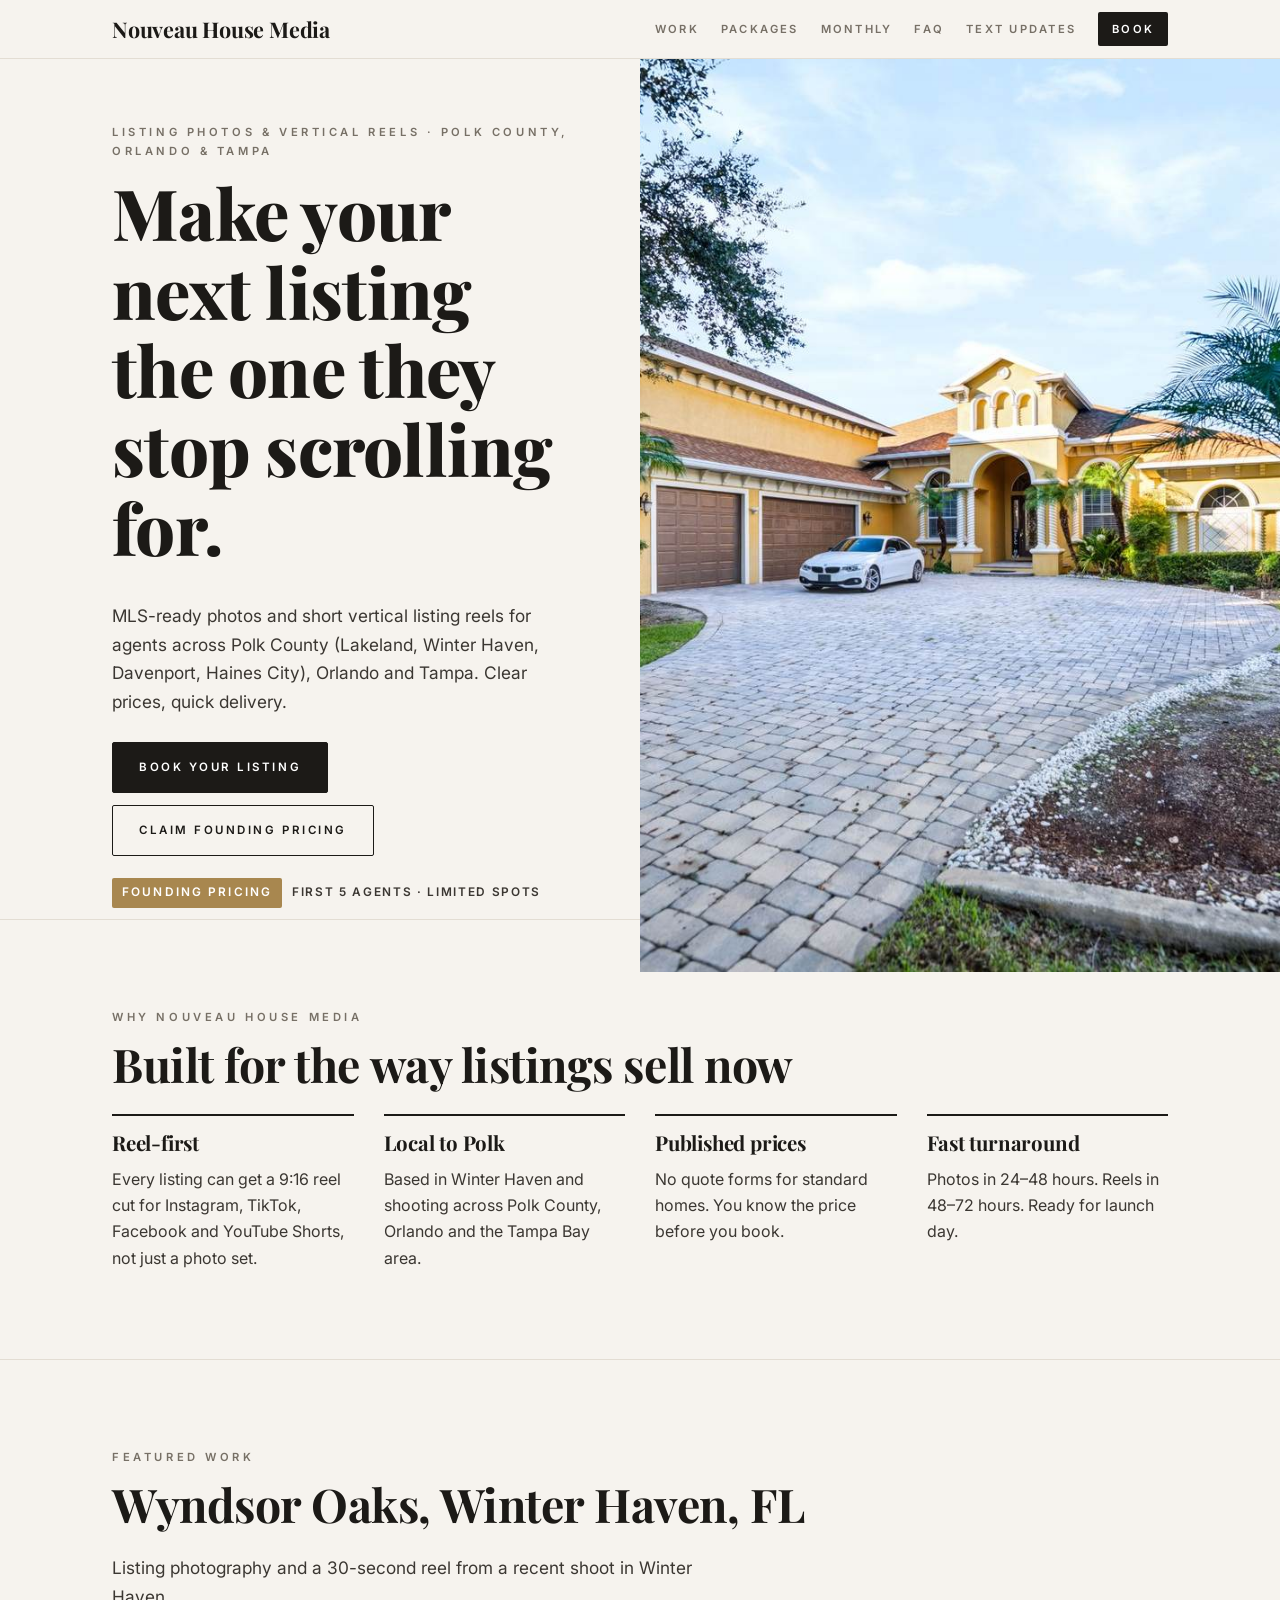
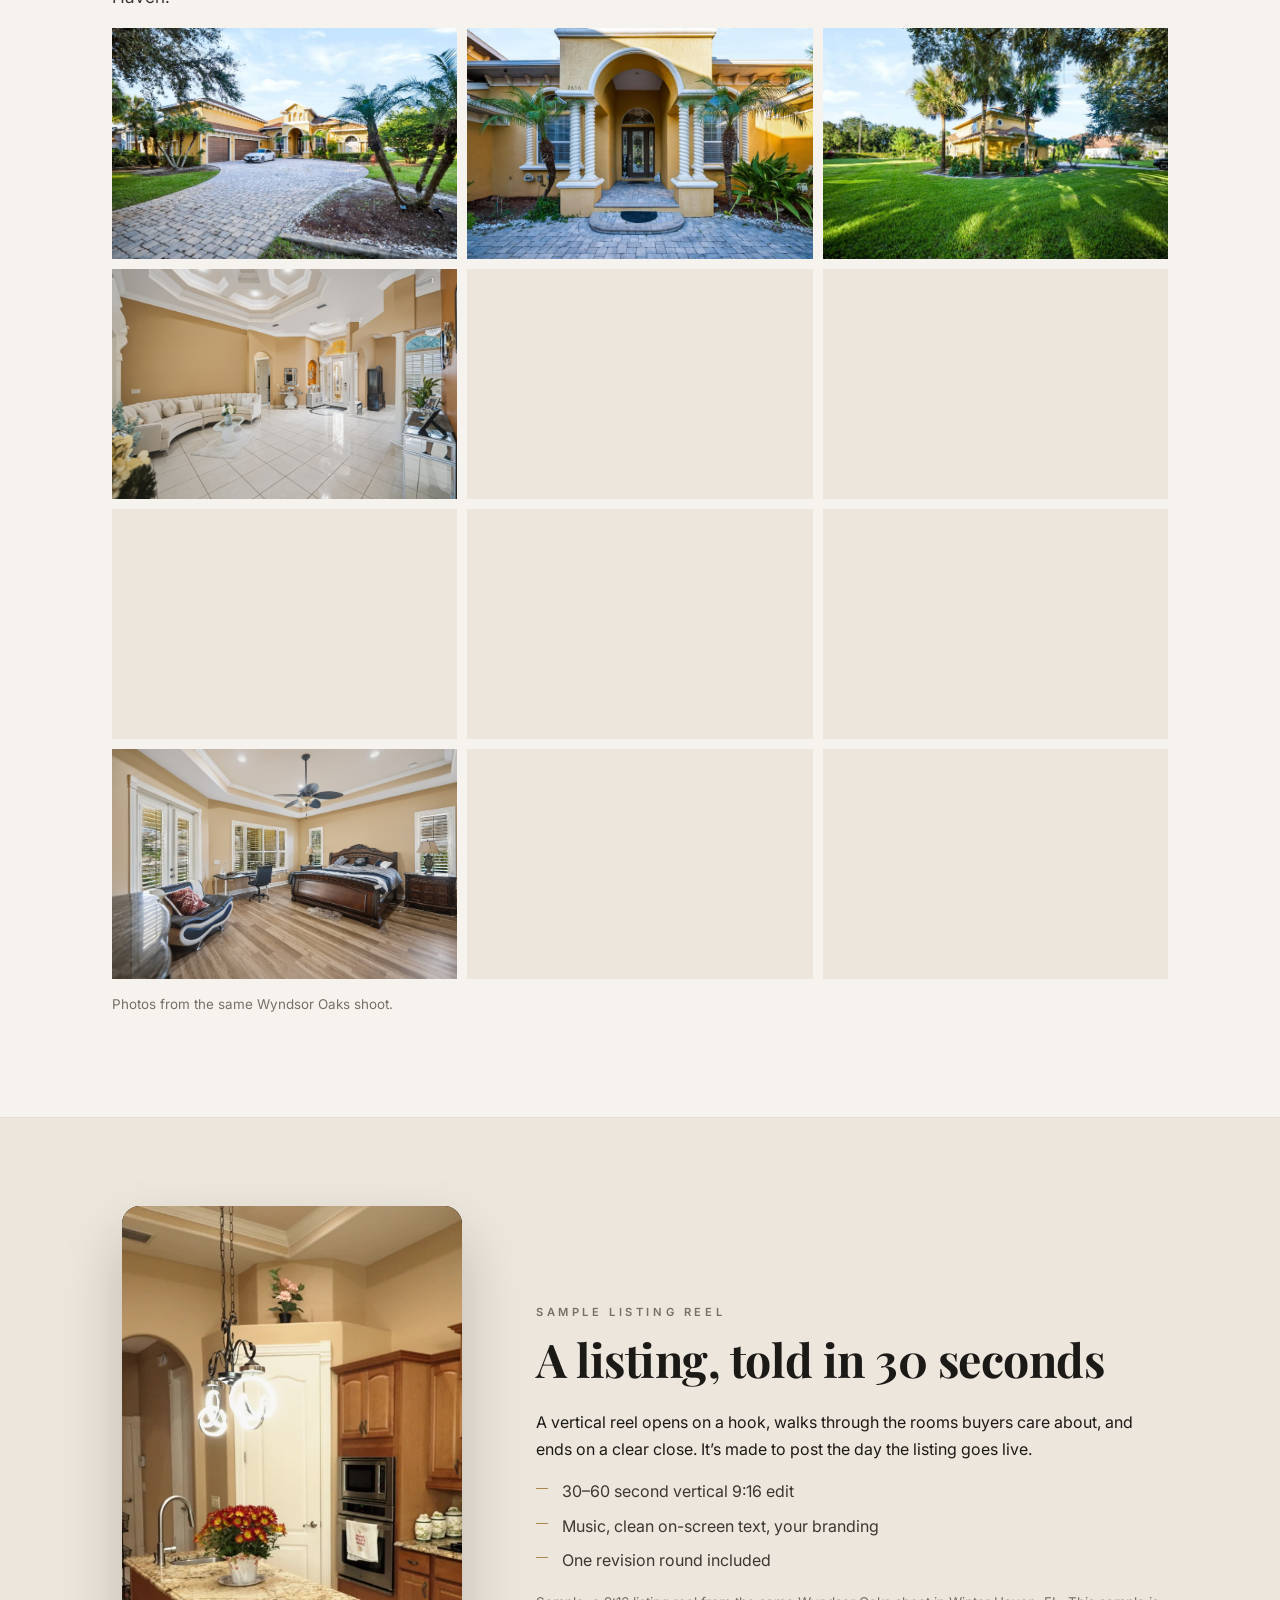
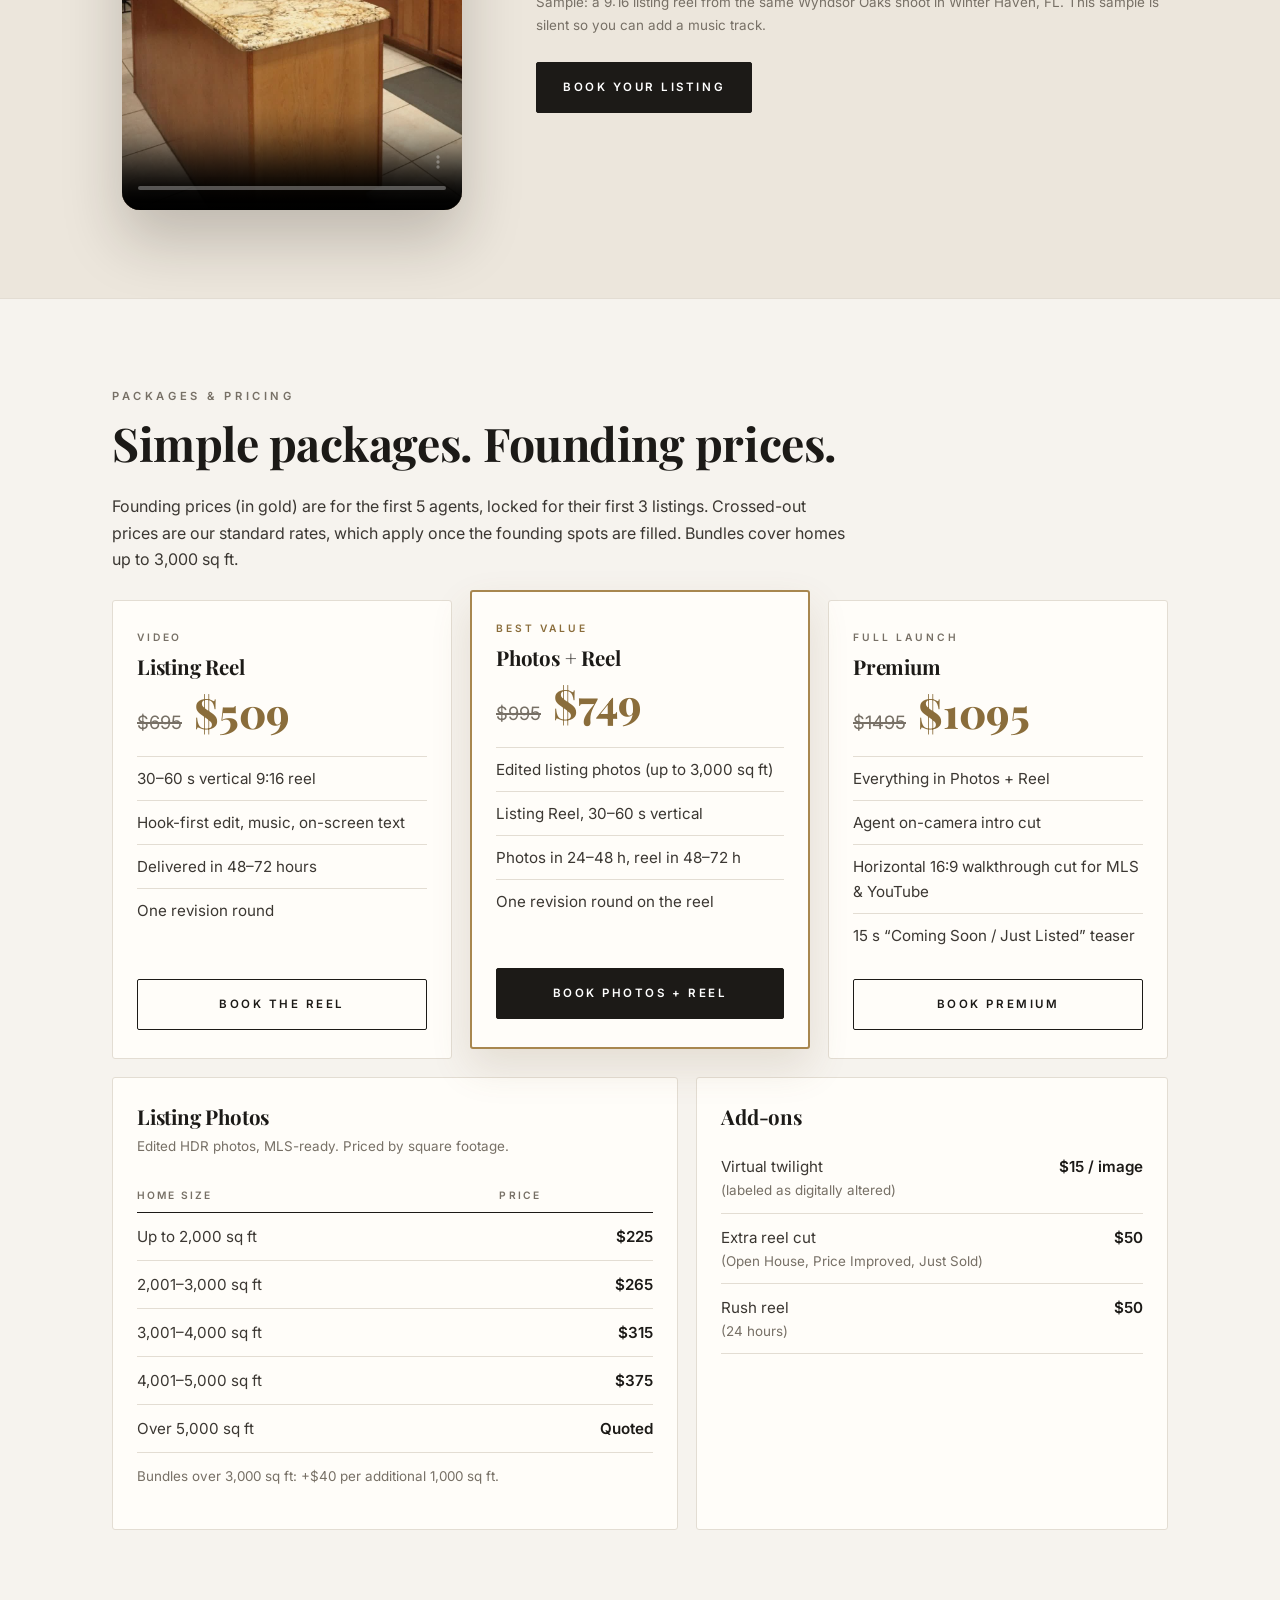
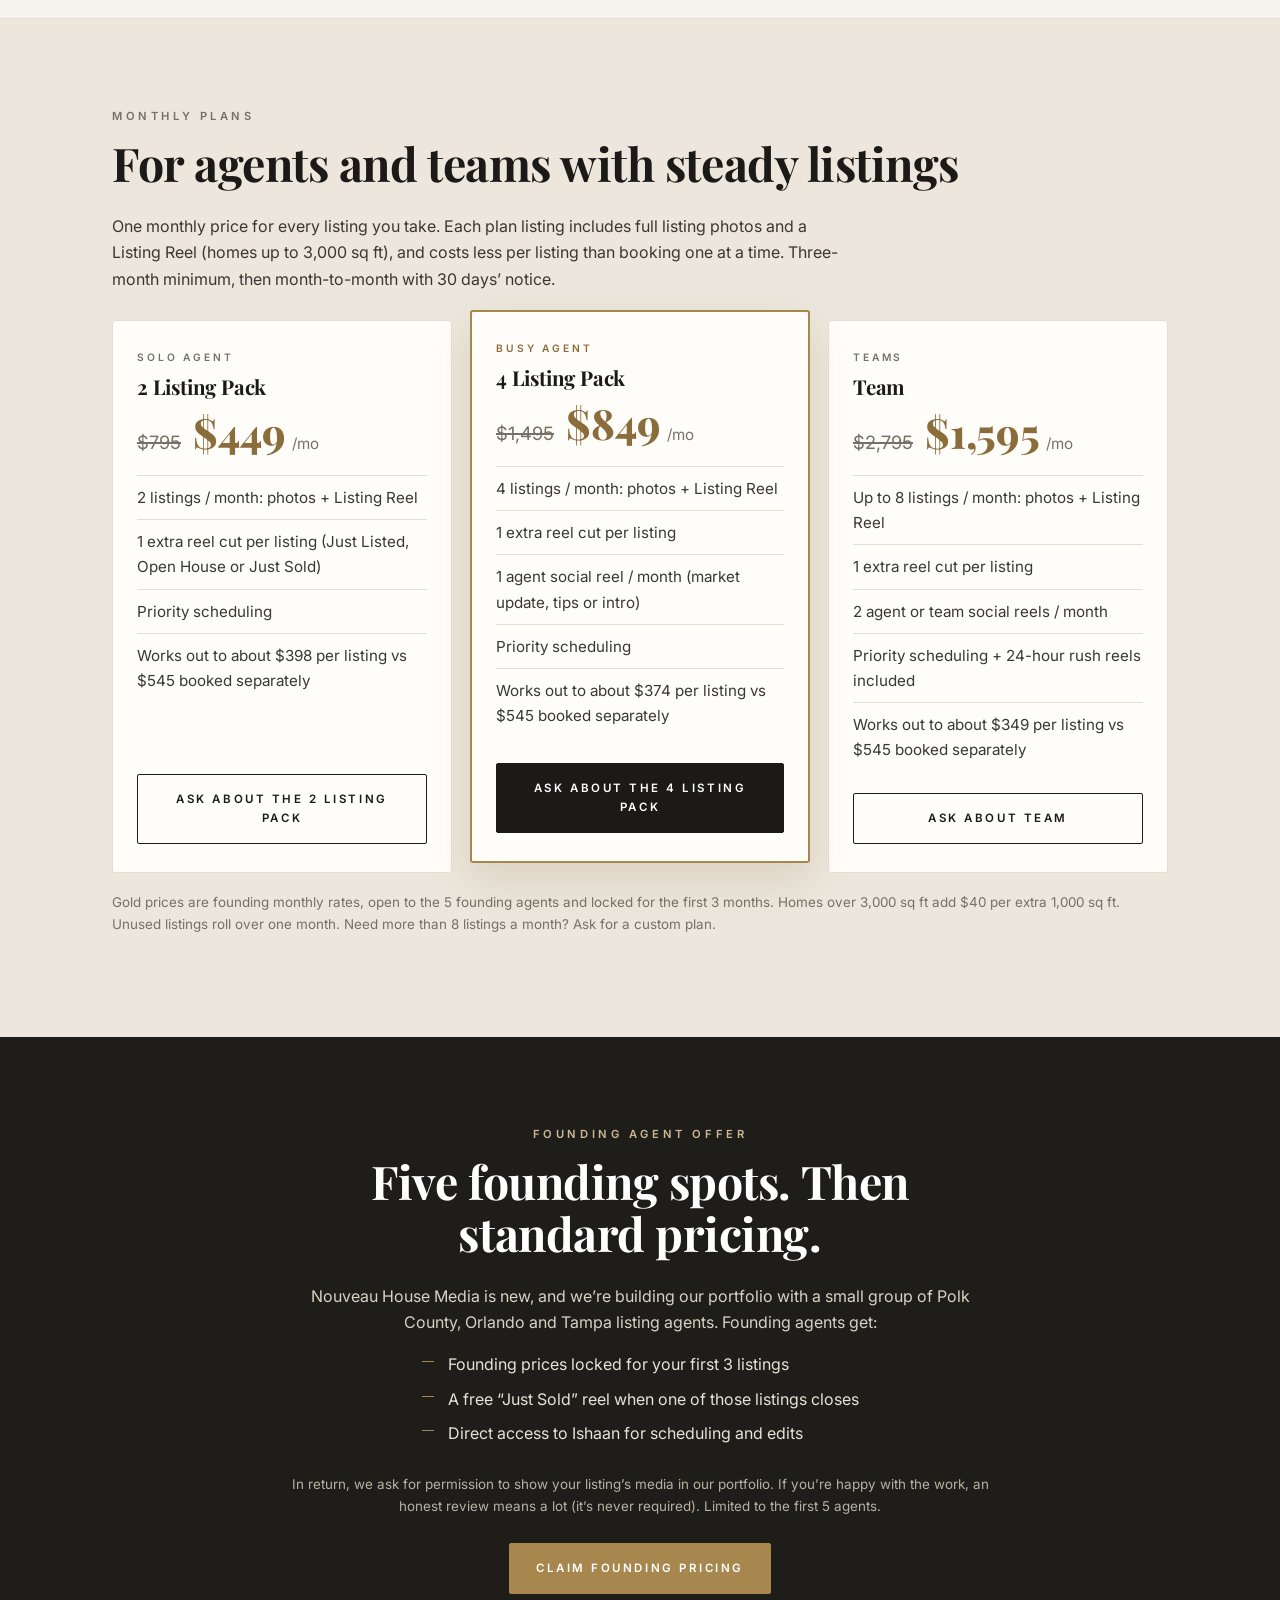
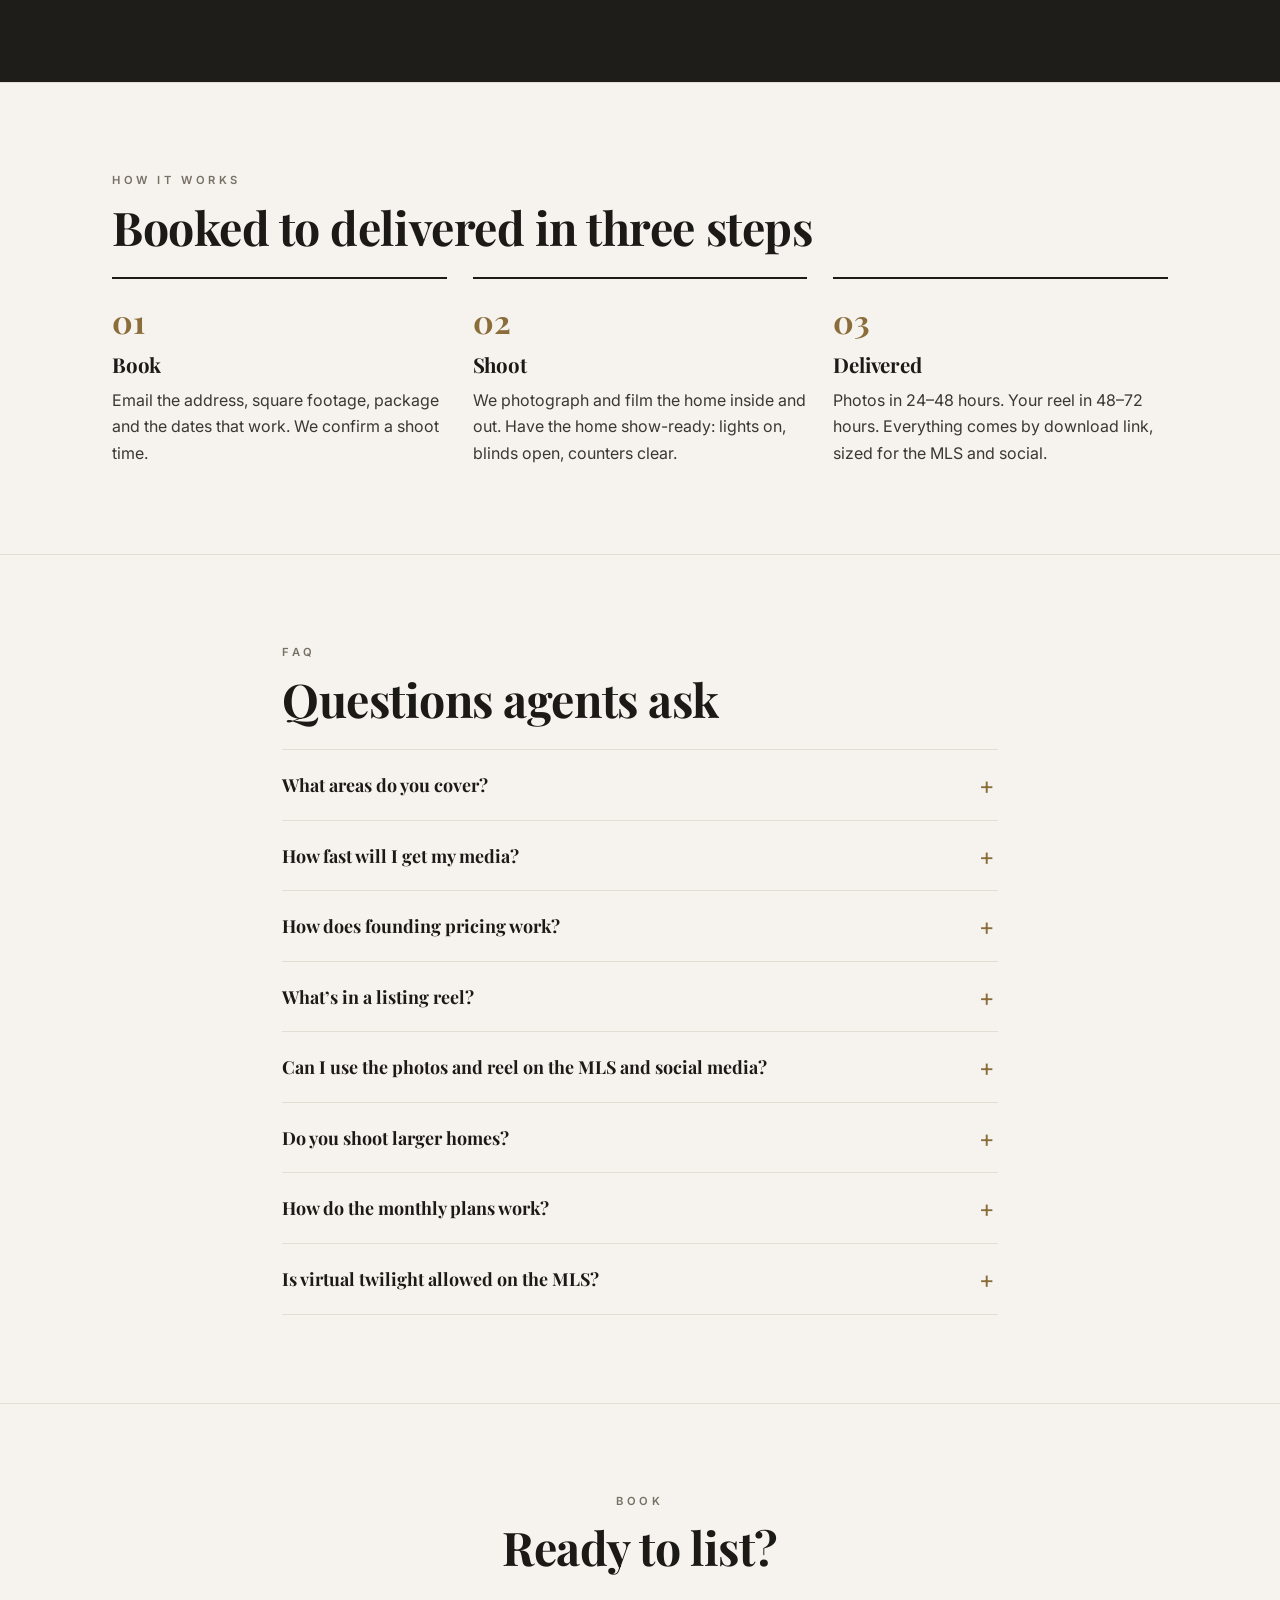
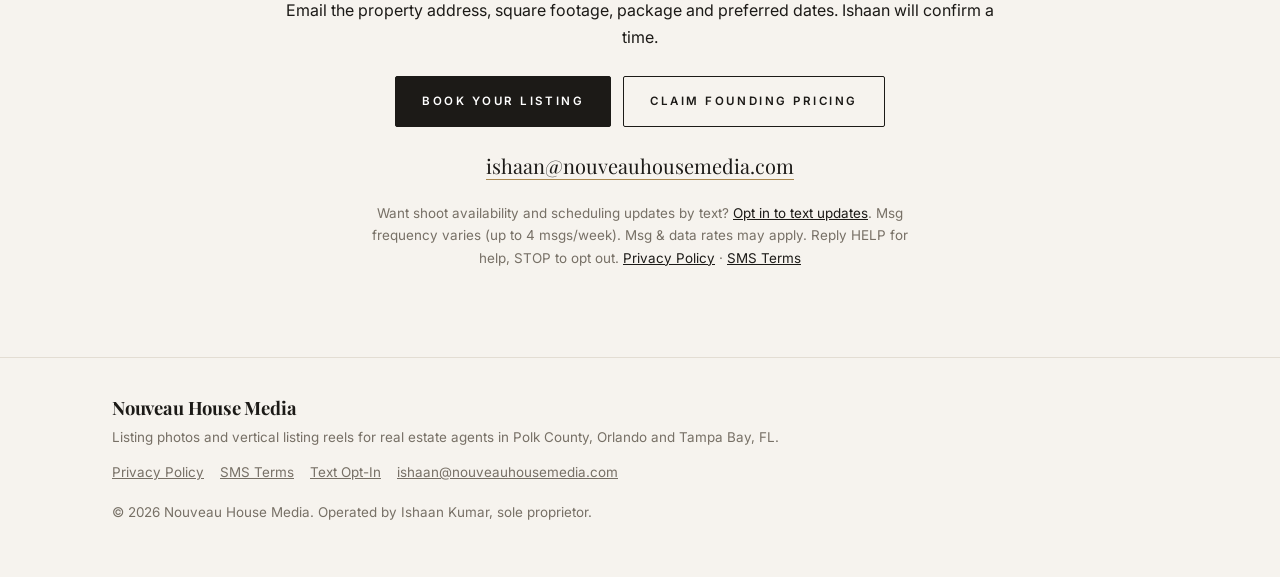
==== index.html @ 8803c250 "Rename monthly plans to 2/4 Listing Pack" ====
<!doctype html>
<html lang="en">
<head>
<meta charset="utf-8">
<meta name="viewport" content="width=device-width, initial-scale=1">
<title>Nouveau House Media | Listing Photos & Vertical Reels | Polk County, Orlando & Tampa, FL</title>
<meta name="description" content="Listing photos and vertical listing reels for real estate agents in Polk County (Lakeland, Winter Haven, Davenport, Haines City), Orlando and Tampa, FL. Founding pricing for the first 5 agents.">
<meta name="theme-color" content="#f6f3ee">
<meta property="og:title" content="Nouveau House Media | Listing Photos &amp; Vertical Reels">
<meta property="og:description" content="Listing photos and vertical listing reels for agents in Polk County, Orlando and Tampa, FL. Founding pricing for the first 5 agents.">
<meta property="og:image" content="https://nouveauhousemedia.com/assets/img/wyndsor-front-exterior.jpg">
<meta property="og:url" content="https://nouveauhousemedia.com/">
<meta property="og:type" content="website">
<link rel="preconnect" href="https://fonts.googleapis.com"><link rel="preconnect" href="https://fonts.gstatic.com" crossorigin><link href="https://fonts.googleapis.com/css2?family=Inter:wght@400;500;600&family=Playfair+Display:ital,wght@0,600;0,700;0,800;1,600&display=swap" rel="stylesheet">
<link rel="icon" href="assets/favicon.svg" type="image/svg+xml">
<link rel="stylesheet" href="assets/style.css">
</head>
<body>
<header class="site"><div class="wrap">
<a class="brand" href="">Nouveau House Media</a>
<nav aria-label="Main"><a href="#work">Work</a><a href="#packages">Packages</a><a href="#monthly">Monthly</a><a href="#faq">FAQ</a><a href="text/">Text Updates</a><a class="nav-cta" href="#contact">Book</a></nav>
</div></header>
<main>

<section class="hero">
<div class="hero-media"><img src="assets/img/wyndsor-front-exterior.jpg" width="1520" height="1015" alt="Front exterior of a home at Wyndsor Oaks in Winter Haven, Florida" fetchpriority="high"></div>
<div class="wrap hero-copy">
<p class="eyebrow">Listing Photos &amp; Vertical Reels &middot; Polk County, Orlando &amp; Tampa</p>
<h1>Make your next listing the one they stop scrolling for.</h1>
<p class="lead">MLS-ready photos and short vertical listing reels for agents across Polk County (Lakeland, Winter Haven, Davenport, Haines City), Orlando and Tampa. Clear prices, quick delivery.</p>
<div class="btns"><a class="btn" href="mailto:ishaan@nouveauhousemedia.com?subject=Book%20a%20listing%20-%20Nouveau%20House%20Media&amp;body=Hi%20Ishaan%2C%0A%0AI%27d%20like%20to%20book%20a%20shoot.%0A%0AProperty%20address%3A%0ASquare%20footage%3A%0APackage%20%28Photos%20/%20Listing%20Reel%20/%20Photos%20%2B%20Reel%20/%20Premium%29%3A%0APreferred%20shoot%20date%28s%29%3A%0AList%20date%20/%20MLS%20deadline%3A%0A%0AName%3A%0ABrokerage%3A%0A">Book your listing</a><a class="btn ghost" href="#founding">Claim founding pricing</a></div>
<p class="badge"><span>Founding pricing</span> First 5 agents &middot; limited spots</p>
</div>
</section>

<section id="why" class="why"><div class="wrap">
<p class="eyebrow">Why Nouveau House Media</p>
<h2>Built for the way listings sell now</h2>
<div class="grid4">
<div><h3>Reel-first</h3><p>Every listing can get a 9:16 reel cut for Instagram, TikTok, Facebook and YouTube Shorts, not just a photo set.</p></div>
<div><h3>Local to Polk</h3><p>Based in Winter Haven and shooting across Polk County, Orlando and the Tampa Bay area.</p></div>
<div><h3>Published prices</h3><p>No quote forms for standard homes. You know the price before you book.</p></div>
<div><h3>Fast turnaround</h3><p>Photos in 24&ndash;48 hours. Reels in 48&ndash;72 hours. Ready for launch day.</p></div>
</div>
</div></section>

<section id="work" class="work"><div class="wrap">
<p class="eyebrow">Featured work</p>
<h2>Wyndsor Oaks, Winter Haven, FL</h2>
<p class="lead">Listing photography and a 30-second reel from a recent shoot in Winter Haven.</p>
<div class="gallery">
<figure><img src="assets/img/wyndsor-front-exterior.jpg" width="1520" height="1015" loading="lazy" decoding="async" alt="Front exterior of a home at Wyndsor Oaks in Winter Haven, Florida"></figure>
<figure><img src="assets/img/wyndsor-front-entry.jpg" width="1620" height="1080" loading="lazy" decoding="async" alt="Arched front entry and paver walkway at Wyndsor Oaks"></figure>
<figure><img src="assets/img/wyndsor-exterior-yard.jpg" width="1400" height="934" loading="lazy" decoding="async" alt="Side yard and lawn at Wyndsor Oaks"></figure>
<figure><img src="assets/img/wyndsor-living-room.jpg" width="1800" height="1202" loading="lazy" decoding="async" alt="Formal living room at Wyndsor Oaks"></figure>
<figure><img src="assets/img/wyndsor-great-room.jpg" width="1800" height="1201" loading="lazy" decoding="async" alt="Great room and breakfast nook opening to the backyard at Wyndsor Oaks"></figure>
<figure><img src="assets/img/wyndsor-dining-room.jpg" width="1800" height="1200" loading="lazy" decoding="async" alt="Dining room at Wyndsor Oaks"></figure>
<figure><img src="assets/img/wyndsor-kitchen.jpg" width="1800" height="1201" loading="lazy" decoding="async" alt="Kitchen with a center island at Wyndsor Oaks"></figure>
<figure><img src="assets/img/wyndsor-kitchen-detail.jpg" width="1800" height="1201" loading="lazy" decoding="async" alt="Kitchen detail with granite counters and stainless appliances"></figure>
<figure><img src="assets/img/wyndsor-family-room.jpg" width="1800" height="1199" loading="lazy" decoding="async" alt="Family room with a fireplace and built-in niches"></figure>
<figure><img src="assets/img/wyndsor-primary-bedroom.jpg" width="1800" height="1199" loading="lazy" decoding="async" alt="Primary bedroom at Wyndsor Oaks"></figure>
<figure><img src="assets/img/wyndsor-primary-bath.jpg" width="1800" height="1200" loading="lazy" decoding="async" alt="Primary bathroom with a soaking tub and vanity"></figure>
<figure><img src="assets/img/wyndsor-lanai.jpg" width="1800" height="1202" loading="lazy" decoding="async" alt="Screened lanai at Wyndsor Oaks"></figure>
</div>
<p class="small">Photos from the same Wyndsor Oaks shoot.</p>
</div></section>

<section id="reel" class="reel"><div class="wrap reel-grid">
<div class="reel-frame">
<video src="assets/reel/wyndsor-listing-reel-9x16.mp4" poster="assets/reel/wyndsor-listing-reel-poster.jpg" width="1080" height="1920" muted autoplay loop playsinline controls preload="metadata" aria-label="Vertical listing reel of a home at Wyndsor Oaks in Winter Haven, Florida"></video>
</div>
<div class="reel-copy">
<p class="eyebrow">Sample Listing Reel</p>
<h2>A listing, told in 30 seconds</h2>
<p>A vertical reel opens on a hook, walks through the rooms buyers care about, and ends on a clear close. It&rsquo;s made to post the day the listing goes live.</p>
<ul class="ticks">
<li>30&ndash;60 second vertical 9:16 edit</li>
<li>Music, clean on-screen text, your branding</li>
<li>One revision round included</li>
</ul>
<p class="small">Sample: a 9:16 listing reel from the same Wyndsor Oaks shoot in Winter Haven, FL. This sample is silent so you can add a music track.</p>
<div class="btns"><a class="btn" href="mailto:ishaan@nouveauhousemedia.com?subject=Book%20a%20listing%20-%20Nouveau%20House%20Media&amp;body=Hi%20Ishaan%2C%0A%0AI%27d%20like%20to%20book%20a%20shoot.%0A%0AProperty%20address%3A%0ASquare%20footage%3A%0APackage%20%28Photos%20/%20Listing%20Reel%20/%20Photos%20%2B%20Reel%20/%20Premium%29%3A%0APreferred%20shoot%20date%28s%29%3A%0AList%20date%20/%20MLS%20deadline%3A%0A%0AName%3A%0ABrokerage%3A%0A">Book your listing</a></div>
</div>
</div></section>

<section id="packages" class="packages"><div class="wrap">
<p class="eyebrow">Packages &amp; Pricing</p>
<h2>Simple packages. Founding prices.</h2>
<p class="lead-sm">Founding prices (in gold) are for the first 5 agents, locked for their first 3 listings. Crossed-out prices are our standard rates, which apply once the founding spots are filled. Bundles cover homes up to 3,000 sq ft.</p>
<div class="cards">
<article class="card">
<p class="tag">Video</p>
<h3>Listing Reel</h3>
<p class="price"><span class="std"><span class="sr">Standard price </span><s>$695</s></span> <span class="fnd"><span class="sr">Founding price </span>$509</span></p>
<ul><li>30&ndash;60 s vertical 9:16 reel</li><li>Hook-first edit, music, on-screen text</li><li>Delivered in 48&ndash;72 hours</li><li>One revision round</li></ul>
<a class="btn ghost full" href="mailto:ishaan@nouveauhousemedia.com?subject=Book%20a%20listing%20-%20Nouveau%20House%20Media&amp;body=Hi%20Ishaan%2C%0A%0AI%27d%20like%20to%20book%20a%20shoot.%0A%0AProperty%20address%3A%0ASquare%20footage%3A%0APackage%20%28Photos%20/%20Listing%20Reel%20/%20Photos%20%2B%20Reel%20/%20Premium%29%3A%0APreferred%20shoot%20date%28s%29%3A%0AList%20date%20/%20MLS%20deadline%3A%0A%0AName%3A%0ABrokerage%3A%0A">Book the reel</a>
</article>
<article class="card featured">
<p class="tag gold">Best value</p>
<h3>Photos + Reel</h3>
<p class="price"><span class="std"><span class="sr">Standard price </span><s>$995</s></span> <span class="fnd"><span class="sr">Founding price </span>$749</span></p>
<ul><li>Edited listing photos (up to 3,000 sq ft)</li><li>Listing Reel, 30&ndash;60 s vertical</li><li>Photos in 24&ndash;48 h, reel in 48&ndash;72 h</li><li>One revision round on the reel</li></ul>
<a class="btn full" href="mailto:ishaan@nouveauhousemedia.com?subject=Book%20a%20listing%20-%20Nouveau%20House%20Media&amp;body=Hi%20Ishaan%2C%0A%0AI%27d%20like%20to%20book%20a%20shoot.%0A%0AProperty%20address%3A%0ASquare%20footage%3A%0APackage%20%28Photos%20/%20Listing%20Reel%20/%20Photos%20%2B%20Reel%20/%20Premium%29%3A%0APreferred%20shoot%20date%28s%29%3A%0AList%20date%20/%20MLS%20deadline%3A%0A%0AName%3A%0ABrokerage%3A%0A">Book Photos + Reel</a>
</article>
<article class="card">
<p class="tag">Full launch</p>
<h3>Premium</h3>
<p class="price"><span class="std"><span class="sr">Standard price </span><s>$1495</s></span> <span class="fnd"><span class="sr">Founding price </span>$1095</span></p>
<ul><li>Everything in Photos + Reel</li><li>Agent on-camera intro cut</li><li>Horizontal 16:9 walkthrough cut for MLS &amp; YouTube</li><li>15 s &ldquo;Coming Soon / Just Listed&rdquo; teaser</li></ul>
<a class="btn ghost full" href="mailto:ishaan@nouveauhousemedia.com?subject=Book%20a%20listing%20-%20Nouveau%20House%20Media&amp;body=Hi%20Ishaan%2C%0A%0AI%27d%20like%20to%20book%20a%20shoot.%0A%0AProperty%20address%3A%0ASquare%20footage%3A%0APackage%20%28Photos%20/%20Listing%20Reel%20/%20Photos%20%2B%20Reel%20/%20Premium%29%3A%0APreferred%20shoot%20date%28s%29%3A%0AList%20date%20/%20MLS%20deadline%3A%0A%0AName%3A%0ABrokerage%3A%0A">Book Premium</a>
</article>
</div>

<div class="split">
<div class="card table-card">
<h3>Listing Photos</h3>
<p class="small">Edited HDR photos, MLS-ready. Priced by square footage.</p>
<table class="ptable">
<thead><tr><th>Home size</th><th class="r">Price</th></tr></thead>
<tbody>
<tr><td>Up to 2,000 sq ft</td><td class="r">$225</td></tr>
<tr><td>2,001&ndash;3,000 sq ft</td><td class="r">$265</td></tr>
<tr><td>3,001&ndash;4,000 sq ft</td><td class="r">$315</td></tr>
<tr><td>4,001&ndash;5,000 sq ft</td><td class="r">$375</td></tr>
<tr><td>Over 5,000 sq ft</td><td class="r">Quoted</td></tr>
</tbody></table>
<p class="small">Bundles over 3,000 sq ft: +$40 per additional 1,000 sq ft.</p>
</div>
<div class="card table-card">
<h3>Add-ons</h3>
<table class="ptable">
<tbody>
<tr><td>Virtual twilight <span class="small">(labeled as digitally altered)</span></td><td class="r">$15 / image</td></tr>
<tr><td>Extra reel cut <span class="small">(Open House, Price Improved, Just Sold)</span></td><td class="r">$50</td></tr>
<tr><td>Rush reel <span class="small">(24 hours)</span></td><td class="r">$50</td></tr>
</tbody></table>
</div>
</div>
</div></section>

<section id="monthly" class="monthly"><div class="wrap">
<p class="eyebrow">Monthly Plans</p>
<h2>For agents and teams with steady listings</h2>
<p class="lead-sm">One monthly price for every listing you take. Each plan listing includes full listing photos and a Listing Reel (homes up to 3,000 sq ft), and costs less per listing than booking one at a time. Three-month minimum, then month-to-month with 30 days&rsquo; notice.</p>
<div class="cards">
<article class="card">
<p class="tag">Solo agent</p>
<h3>2 Listing Pack</h3>
<p class="price"><span class="std"><span class="sr">Standard monthly price </span><s>$795</s></span> <span class="fnd"><span class="sr">Founding monthly price </span>$449</span><span class="per">/mo</span></p>
<ul><li>2 listings / month: photos + Listing Reel</li><li>1 extra reel cut per listing (Just Listed, Open House or Just Sold)</li><li>Priority scheduling</li><li>Works out to about $398 per listing vs $545 booked separately</li></ul>
<a class="btn ghost full" href="mailto:ishaan@nouveauhousemedia.com?subject=Monthly%20plan%20-%20Nouveau%20House%20Media&amp;body=Hi%20Ishaan%2C%0A%0AI%27m%20interested%20in%20a%20monthly%20plan.%0A%0APlan%20%282%20Listing%20Pack%20/%204%20Listing%20Pack%20/%20Team%29%3A%0AListings%20per%20month%20%28typical%29%3A%0ATypical%20home%20size%3A%0AName%3A%0ABrokerage%20/%20team%3A%0A">Ask about the 2 Listing Pack</a>
</article>
<article class="card featured">
<p class="tag gold">Busy agent</p>
<h3>4 Listing Pack</h3>
<p class="price"><span class="std"><span class="sr">Standard monthly price </span><s>$1,495</s></span> <span class="fnd"><span class="sr">Founding monthly price </span>$849</span><span class="per">/mo</span></p>
<ul><li>4 listings / month: photos + Listing Reel</li><li>1 extra reel cut per listing</li><li>1 agent social reel / month (market update, tips or intro)</li><li>Priority scheduling</li><li>Works out to about $374 per listing vs $545 booked separately</li></ul>
<a class="btn full" href="mailto:ishaan@nouveauhousemedia.com?subject=Monthly%20plan%20-%20Nouveau%20House%20Media&amp;body=Hi%20Ishaan%2C%0A%0AI%27m%20interested%20in%20a%20monthly%20plan.%0A%0APlan%20%282%20Listing%20Pack%20/%204%20Listing%20Pack%20/%20Team%29%3A%0AListings%20per%20month%20%28typical%29%3A%0ATypical%20home%20size%3A%0AName%3A%0ABrokerage%20/%20team%3A%0A">Ask about the 4 Listing Pack</a>
</article>
<article class="card">
<p class="tag">Teams</p>
<h3>Team</h3>
<p class="price"><span class="std"><span class="sr">Standard monthly price </span><s>$2,795</s></span> <span class="fnd"><span class="sr">Founding monthly price </span>$1,595</span><span class="per">/mo</span></p>
<ul><li>Up to 8 listings / month: photos + Listing Reel</li><li>1 extra reel cut per listing</li><li>2 agent or team social reels / month</li><li>Priority scheduling + 24-hour rush reels included</li><li>Works out to about $349 per listing vs $545 booked separately</li></ul>
<a class="btn ghost full" href="mailto:ishaan@nouveauhousemedia.com?subject=Monthly%20plan%20-%20Nouveau%20House%20Media&amp;body=Hi%20Ishaan%2C%0A%0AI%27m%20interested%20in%20a%20monthly%20plan.%0A%0APlan%20%282%20Listing%20Pack%20/%204%20Listing%20Pack%20/%20Team%29%3A%0AListings%20per%20month%20%28typical%29%3A%0ATypical%20home%20size%3A%0AName%3A%0ABrokerage%20/%20team%3A%0A">Ask about Team</a>
</article>
</div>
<p class="small">Gold prices are founding monthly rates, open to the 5 founding agents and locked for the first 3 months. Homes over 3,000 sq ft add $40 per extra 1,000 sq ft. Unused listings roll over one month. Need more than 8 listings a month? Ask for a custom plan.</p>
</div></section>

<section id="founding" class="founding"><div class="wrap narrow center">
<p class="eyebrow light">Founding Agent Offer</p>
<h2>Five founding spots. Then standard pricing.</h2>
<p>Nouveau House Media is new, and we&rsquo;re building our portfolio with a small group of Polk County, Orlando and Tampa listing agents. Founding agents get:</p>
<ul class="ticks light">
<li>Founding prices locked for your first 3 listings</li>
<li>A free &ldquo;Just Sold&rdquo; reel when one of those listings closes</li>
<li>Direct access to Ishaan for scheduling and edits</li>
</ul>
<p class="small light">In return, we ask for permission to show your listing&rsquo;s media in our portfolio. If you&rsquo;re happy with the work, an honest review means a lot (it&rsquo;s never required). Limited to the first 5 agents.</p>
<div class="btns center"><a class="btn gold" href="mailto:ishaan@nouveauhousemedia.com?subject=Founding%20pricing%20-%20Nouveau%20House%20Media&amp;body=Hi%20Ishaan%2C%0A%0AI%27d%20like%20to%20claim%20one%20of%20the%20founding%20agent%20spots.%0A%0AName%3A%0ABrokerage%3A%0AFirst%20listing%20address%3A%0ASquare%20footage%3A%0APackage%3A%0APreferred%20shoot%20date%28s%29%3A%0A">Claim founding pricing</a></div>
</div></section>

<section id="how" class="how"><div class="wrap">
<p class="eyebrow">How It Works</p>
<h2>Booked to delivered in three steps</h2>
<ol class="steps">
<li><h3>Book</h3><p>Email the address, square footage, package and the dates that work. We confirm a shoot time.</p></li>
<li><h3>Shoot</h3><p>We photograph and film the home inside and out. Have the home show-ready: lights on, blinds open, counters clear.</p></li>
<li><h3>Delivered</h3><p>Photos in 24&ndash;48 hours. Your reel in 48&ndash;72 hours. Everything comes by download link, sized for the MLS and social.</p></li>
</ol>
</div></section>

<section id="faq" class="faq"><div class="wrap narrow">
<p class="eyebrow">FAQ</p>
<h2>Questions agents ask</h2>
<details><summary>What areas do you cover?</summary><p>Polk County (Lakeland, Winter Haven, Davenport, Haines City and nearby), the Orlando area and the Tampa Bay area. For Orlando and Tampa Bay addresses, any travel fee is confirmed before you book. If you&rsquo;re unsure about an address, email it and we&rsquo;ll confirm.</p></details>
<details><summary>How fast will I get my media?</summary><p>Photos are delivered in 24&ndash;48 hours and reels in 48&ndash;72 hours after the shoot. Need the reel sooner? Add the 24-hour rush for $50.</p></details>
<details><summary>How does founding pricing work?</summary><p>The first 5 agents who book get the founding price on every package for their first 3 listings, plus a free &ldquo;Just Sold&rdquo; reel when one of those listings closes. In return we ask for permission to show the work in our portfolio. An honest review is appreciated but never required.</p></details>
<details><summary>What&rsquo;s in a listing reel?</summary><p>A 30&ndash;60 second vertical video (9:16) with a hook, the key rooms and features, music, on-screen text and a call to action. It&rsquo;s sized for Instagram Reels, TikTok, Facebook and YouTube Shorts. One revision round is included.</p></details>
<details><summary>Can I use the photos and reel on the MLS and social media?</summary><p>Yes. The media is delivered for marketing that listing on the MLS, your website and your social channels.</p></details>
<details><summary>Do you shoot larger homes?</summary><p>Yes. Photos are priced by size up to 5,000 sq ft. Larger homes get a quick custom quote. Email the address and square footage.</p></details>
<details><summary>How do the monthly plans work?</summary><p>You pick a plan for the number of listings you usually take each month. Every plan listing gets photos and a Listing Reel, plus extra reel cuts and priority scheduling. Plans have a 3-month minimum and then run month-to-month with 30 days&rsquo; notice. Unused listings roll over one month.</p></details>
<details><summary>Is virtual twilight allowed on the MLS?</summary><p>Virtual twilight images are digitally altered, so we label them that way and always deliver the original daytime photo too. Check your MLS rules for disclosure.</p></details>
</div></section>

<section id="contact" class="contact"><div class="wrap narrow center">
<p class="eyebrow">Book</p>
<h2>Ready to list?</h2>
<p>Email the property address, square footage, package and preferred dates. Ishaan will confirm a time.</p>
<div class="btns center"><a class="btn" href="mailto:ishaan@nouveauhousemedia.com?subject=Book%20a%20listing%20-%20Nouveau%20House%20Media&amp;body=Hi%20Ishaan%2C%0A%0AI%27d%20like%20to%20book%20a%20shoot.%0A%0AProperty%20address%3A%0ASquare%20footage%3A%0APackage%20%28Photos%20/%20Listing%20Reel%20/%20Photos%20%2B%20Reel%20/%20Premium%29%3A%0APreferred%20shoot%20date%28s%29%3A%0AList%20date%20/%20MLS%20deadline%3A%0A%0AName%3A%0ABrokerage%3A%0A">Book your listing</a><a class="btn ghost" href="mailto:ishaan@nouveauhousemedia.com?subject=Founding%20pricing%20-%20Nouveau%20House%20Media&amp;body=Hi%20Ishaan%2C%0A%0AI%27d%20like%20to%20claim%20one%20of%20the%20founding%20agent%20spots.%0A%0AName%3A%0ABrokerage%3A%0AFirst%20listing%20address%3A%0ASquare%20footage%3A%0APackage%3A%0APreferred%20shoot%20date%28s%29%3A%0A">Claim founding pricing</a></div>
<p class="mail"><a href="mailto:ishaan@nouveauhousemedia.com">ishaan@nouveauhousemedia.com</a></p>
<p class="small">Want shoot availability and scheduling updates by text? <a href="text/">Opt in to text updates</a>. Msg frequency varies (up to 4 msgs/week). Msg &amp; data rates may apply. Reply HELP for help, STOP to opt out. <a href="privacy/">Privacy Policy</a> &middot; <a href="terms/">SMS Terms</a></p>
</div></section>

</main>
<footer><div class="wrap">
<p class="foot-brand">Nouveau House Media</p>
<p>Listing photos and vertical listing reels for real estate agents in Polk County, Orlando and Tampa Bay, FL.</p>
<p class="foot-links"><a href="privacy/">Privacy Policy</a><a href="terms/">SMS Terms</a><a href="text/">Text Opt-In</a><a href="mailto:ishaan@nouveauhousemedia.com">ishaan@nouveauhousemedia.com</a></p>
<p>&copy; 2026 Nouveau House Media. Operated by Ishaan Kumar, sole proprietor.</p>
</div></footer>
</body>
</html>
---- assets/style.css ----
/* Nouveau House Media — v2. Mobile-first. */
:root{--ink:#1c1a17;--ink2:#3b3732;--muted:#777066;--line:#e3ddd3;--bg:#f6f3ee;--paper:#fffdf9;--stone:#ece6dc;--gold:#a8874f;--gold-d:#8a6d3b;--dark:#1f1d1a}
*{box-sizing:border-box}
html{-webkit-text-size-adjust:100%;scroll-behavior:smooth;scroll-padding-top:72px}
body{margin:0;background:var(--bg);color:var(--ink);font:16px/1.65 "Inter",-apple-system,BlinkMacSystemFont,"Segoe UI",Helvetica,Arial,sans-serif;-webkit-font-smoothing:antialiased}
img,video{display:block;max-width:100%}
h1,h2,h3,.brand,.foot-brand{font-family:"Playfair Display",Georgia,"Times New Roman",serif;font-weight:700;line-height:1.12;margin:0 0 .5em;letter-spacing:-.01em}
h1{font-size:clamp(2.3rem,8.5vw,4.4rem);font-weight:800}
h2{font-size:clamp(1.75rem,5.6vw,2.9rem)}
h3{font-size:1.28rem}
p{margin:0 0 1em}
a{color:var(--ink)}
.sr{position:absolute;width:1px;height:1px;overflow:hidden;clip:rect(0 0 0 0);white-space:nowrap}
.eyebrow{font-size:.7rem;letter-spacing:.32em;text-transform:uppercase;color:var(--muted);font-weight:600;margin:0 0 1.1em}
.eyebrow.light{color:#cbb994}
.wrap{max-width:1120px;margin:0 auto;padding:0 20px}
.narrow{max-width:780px}
.center{text-align:center}
.small{font-size:.84rem;color:var(--muted)}
.lead{font-size:1.08rem;color:var(--ink2);max-width:34em}
.lead-sm{color:var(--ink2);max-width:46em;margin-bottom:28px}

/* header */
header.site{position:sticky;top:0;z-index:20;background:rgba(246,243,238,.94);backdrop-filter:saturate(1.2) blur(8px);-webkit-backdrop-filter:saturate(1.2) blur(8px);border-bottom:1px solid var(--line)}
header.site .wrap{display:flex;align-items:center;justify-content:space-between;gap:10px 16px;padding-top:12px;padding-bottom:12px;flex-wrap:wrap}
.brand{font-size:1.18rem;margin:0;text-decoration:none;white-space:nowrap}
nav{display:flex;align-items:center;gap:14px;flex-wrap:wrap}
nav a{font-size:.66rem;letter-spacing:.2em;text-transform:uppercase;text-decoration:none;color:var(--muted);font-weight:600}
nav a:hover{color:var(--ink)}
nav a.nav-cta{color:#fff;background:var(--ink);padding:8px 14px;border-radius:2px}
@media (max-width:420px){nav a[href$="text/"]{display:none}}

/* buttons */
.btn{display:inline-block;background:var(--ink);color:#fff;text-decoration:none;padding:15px 26px;font-size:.72rem;letter-spacing:.22em;text-transform:uppercase;font-weight:600;border:1px solid var(--ink);border-radius:2px;cursor:pointer;text-align:center;transition:background .2s,color .2s}
.btn:hover{background:#000}
.btn.ghost{background:transparent;color:var(--ink)}
.btn.ghost:hover{background:var(--ink);color:#fff}
.btn.gold{background:var(--gold);border-color:var(--gold);color:#fff}
.btn.gold:hover{background:var(--gold-d)}
.btn.full{display:block;width:100%}
.btns{display:flex;gap:12px;flex-wrap:wrap;margin-top:26px}
.btns.center{justify-content:center}
.btns .btn{flex:1 1 220px}

/* sections */
section{padding:64px 0;border-top:1px solid var(--line)}

/* hero */
.hero{padding:0;border-top:0;display:grid}
.hero-media img{width:100%;height:46vh;min-height:280px;max-height:520px;object-fit:cover}
.hero-copy{padding-top:36px;padding-bottom:52px}
.hero h1{max-width:15ch}
.badge{display:inline-flex;align-items:center;gap:10px;margin:22px 0 0;font-size:.74rem;letter-spacing:.14em;text-transform:uppercase;color:var(--ink2);font-weight:600}
.badge span{background:var(--gold);color:#fff;padding:5px 10px;border-radius:2px;letter-spacing:.18em}

/* why */
.grid4{display:grid;grid-template-columns:1fr;gap:26px;margin-top:10px}
.grid4>div{border-top:2px solid var(--ink);padding-top:16px}
.grid4 p{color:var(--ink2);margin:0}

/* reel */
.reel{background:var(--stone)}
.reel-grid{display:grid;gap:36px;align-items:center}
.reel-frame{justify-self:center;width:100%;max-width:340px;border-radius:18px;overflow:hidden;background:#000;box-shadow:0 30px 60px rgba(30,25,15,.22);aspect-ratio:9/16}
.reel-frame video{width:100%;height:100%;object-fit:cover}
.ticks{list-style:none;padding:0;margin:0 0 18px}
.ticks li{position:relative;padding-left:26px;margin:0 0 8px;color:var(--ink2)}
.ticks li:before{content:"";position:absolute;left:0;top:.62em;width:12px;height:1px;background:var(--gold)}
.ticks.light li{color:#e9e2d4}
.ticks.light{display:inline-block;text-align:left}

/* gallery */
.gallery{display:grid;grid-template-columns:1fr 1fr;gap:8px;margin:8px 0 14px}
.gallery figure{margin:0;overflow:hidden;background:var(--stone)}
.gallery img{width:100%;height:100%;aspect-ratio:3/2;object-fit:cover;transition:transform .6s}
.gallery figure:hover img{transform:scale(1.03)}
.gallery figure:first-child{grid-column:1/-1}
.film-frame{width:100%;border-radius:3px;overflow:hidden;background:#000;aspect-ratio:16/9;box-shadow:0 24px 50px rgba(30,25,15,.16);margin:18px 0 32px}
.film-frame video{width:100%;height:100%;object-fit:cover}

/* packages */
.cards{display:grid;gap:18px}
.card{background:var(--paper);border:1px solid var(--line);padding:28px 24px;border-radius:3px;display:flex;flex-direction:column}
.card ul{list-style:none;padding:0;margin:0 0 22px;flex:1}
.card li{padding:9px 0;border-top:1px solid var(--line);color:var(--ink2);font-size:.95rem}
.card.featured{border:2px solid var(--gold);box-shadow:0 18px 40px rgba(120,95,50,.14)}
.tag{font-size:.64rem;letter-spacing:.28em;text-transform:uppercase;font-weight:600;color:var(--muted);margin:0 0 10px}
.tag.gold{color:var(--gold-d)}
.price{display:flex;align-items:baseline;gap:12px;margin:2px 0 18px}
.price .std s{color:var(--muted);font-size:1.15rem;text-decoration-thickness:1.5px}
.price .fnd{font-family:"Playfair Display",Georgia,serif;font-weight:800;font-size:2.6rem;line-height:1;color:var(--gold-d)}
.split{display:grid;gap:18px;margin-top:18px}
.table-card h3{margin-bottom:.3em}
.ptable{width:100%;border-collapse:collapse;margin:8px 0 12px;font-size:.95rem}
.ptable th{font-size:.64rem;letter-spacing:.2em;text-transform:uppercase;color:var(--muted);text-align:left;font-weight:600;padding:8px 0;border-bottom:1px solid var(--ink)}
.ptable td{padding:11px 0;border-bottom:1px solid var(--line);color:var(--ink2);vertical-align:top}
.ptable td s{color:var(--muted)}
.ptable td.fnd{font-weight:700;color:var(--gold-d);font-size:1.05rem}
.ptable td.r{text-align:right;white-space:nowrap;font-weight:600;color:var(--ink)}
.ptable td .small{display:block}

/* founding */
.founding{background:var(--dark);color:#f3eee5;border-top:0}
.founding h2{color:#fff}
.founding p{color:#d9d1c3}
.small.light{color:#b9b0a1}

/* steps */
.steps{counter-reset:s;list-style:none;padding:0;margin:0;display:grid;gap:26px}
.steps li{counter-increment:s;border-top:2px solid var(--ink);padding-top:16px}
.steps li:before{content:"0" counter(s);display:block;font-family:"Playfair Display",Georgia,serif;font-size:2rem;font-weight:700;color:var(--gold-d);margin-bottom:6px}
.steps p{color:var(--ink2);margin:0}

/* faq */
details{border-top:1px solid var(--line);padding:4px 0}
details:last-of-type{border-bottom:1px solid var(--line)}
summary{cursor:pointer;list-style:none;padding:16px 34px 16px 0;font-family:"Playfair Display",Georgia,serif;font-weight:700;font-size:1.12rem;position:relative}
summary::-webkit-details-marker{display:none}
summary:after{content:"+";position:absolute;right:4px;top:12px;font-family:"Inter",sans-serif;font-weight:400;font-size:1.5rem;color:var(--gold-d)}
details[open] summary:after{content:"\2212"}
details p{color:var(--ink2);margin:0 0 16px}

/* contact */
.contact .mail{margin-top:22px;font-family:"Playfair Display",Georgia,serif;font-size:1.25rem}
.contact .mail a{text-decoration:none;border-bottom:1px solid var(--gold)}
.contact .small{max-width:40em;margin:18px auto 0}

/* footer */
footer{border-top:1px solid var(--line);padding:40px 0;font-size:.84rem;color:var(--muted)}
.foot-brand{font-size:1.15rem;color:var(--ink);margin-bottom:.4em}
footer .foot-links a{color:var(--muted);margin-right:16px;display:inline-block;margin-bottom:4px}

/* legal + forms (privacy, terms, text opt-in) */
.legal h1{font-size:clamp(2rem,6vw,3rem)}
.legal h2{font-size:1.35rem;margin-top:1.8em}
.legal p,.legal li{color:#36332e}
.legal{padding-top:48px;padding-bottom:64px}
form .field{margin-bottom:18px}
label.lbl{display:block;font-size:.7rem;letter-spacing:.2em;text-transform:uppercase;font-weight:600;color:var(--muted);margin-bottom:6px}
input[type=text],input[type=email],input[type=tel]{width:100%;padding:13px 14px;font:inherit;border:1px solid #cfc8bc;background:#fff;border-radius:2px}
input:focus{outline:2px solid var(--gold);outline-offset:1px}
.consent{display:flex;gap:12px;align-items:flex-start;background:#fff;border:1px solid var(--line);padding:16px;border-radius:3px;font-size:.88rem;line-height:1.55;color:#36332e}
.consent input{margin-top:4px;width:20px;height:20px;flex:0 0 auto}
.req{color:var(--gold)}

/* tablet+ */
@media (min-width:760px){
 .wrap{padding:0 32px}
 section{padding:88px 0}
 nav{gap:22px}
 nav a{font-size:.7rem}
 .brand{font-size:1.35rem}
 .grid4{grid-template-columns:repeat(2,1fr);gap:30px}
 .gallery{grid-template-columns:repeat(3,1fr);gap:10px}
 .gallery figure:first-child{grid-column:auto}
 .steps{grid-template-columns:repeat(3,1fr)}
 .split{grid-template-columns:1.2fr 1fr}
 .reel-grid{grid-template-columns:minmax(260px,360px) 1fr;gap:64px}
 .btns .btn{flex:0 0 auto}
}
@media (min-width:1000px){
 .hero{grid-template-columns:1fr 1fr;align-items:stretch;min-height:calc(100vh - 62px);max-height:860px}
 .hero-media{order:2}
 .hero-media img{height:100%;max-height:none;min-height:100%}
 .hero-copy{order:1;align-self:center;padding:64px 56px 64px max(32px,calc((100vw - 1120px)/2 + 32px));max-width:none;margin:0}
 .grid4{grid-template-columns:repeat(4,1fr)}
 .cards{grid-template-columns:repeat(3,1fr);align-items:stretch}
 .card.featured{transform:translateY(-10px)}
}
@media (prefers-reduced-motion:reduce){html{scroll-behavior:auto}.gallery img{transition:none}}
.badge span{white-space:nowrap}
@media (max-width:999px){.cards .card.featured{order:-1}}
.price .per{font-size:.95rem;color:var(--muted);margin-left:-6px}
.monthly{background:var(--stone)}
.monthly .card{background:var(--paper)}
.monthly .small{margin-top:18px}
@media (max-width:520px){nav{gap:11px}nav a{letter-spacing:.14em;font-size:.62rem}}
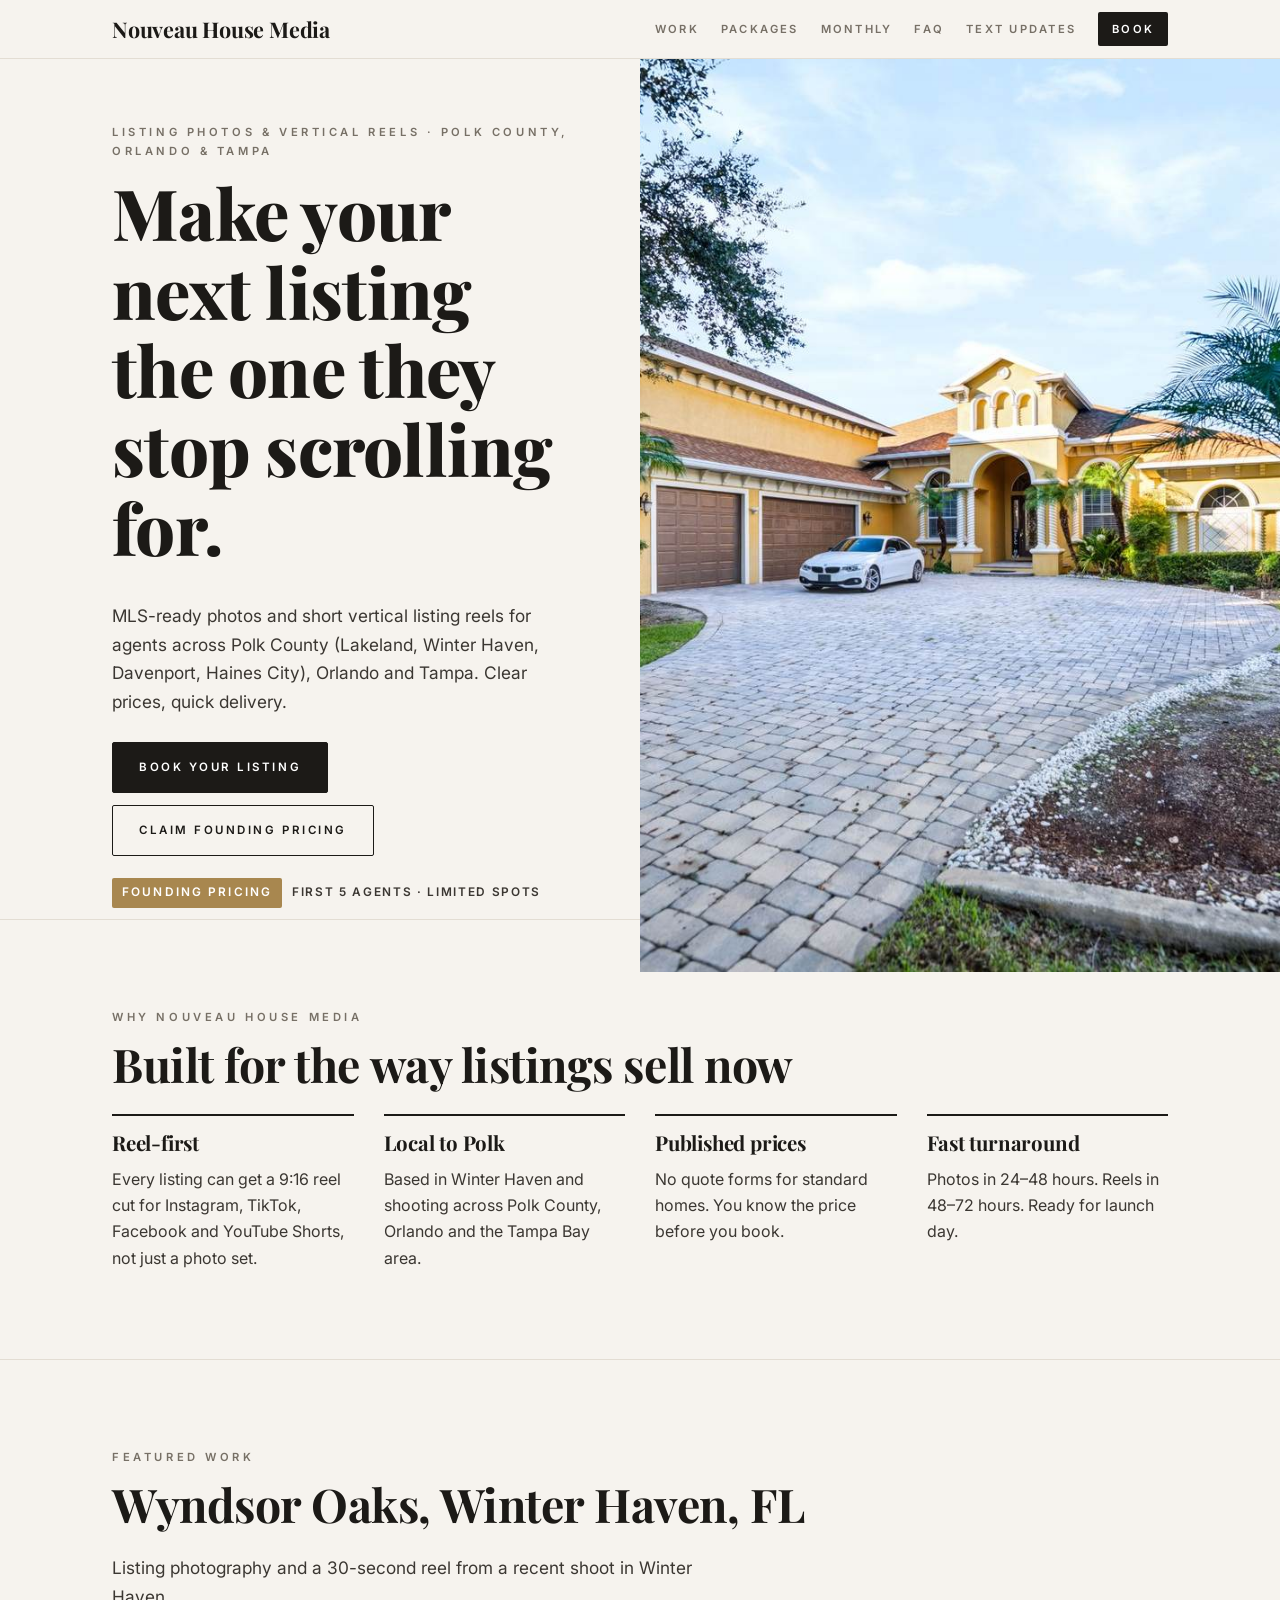
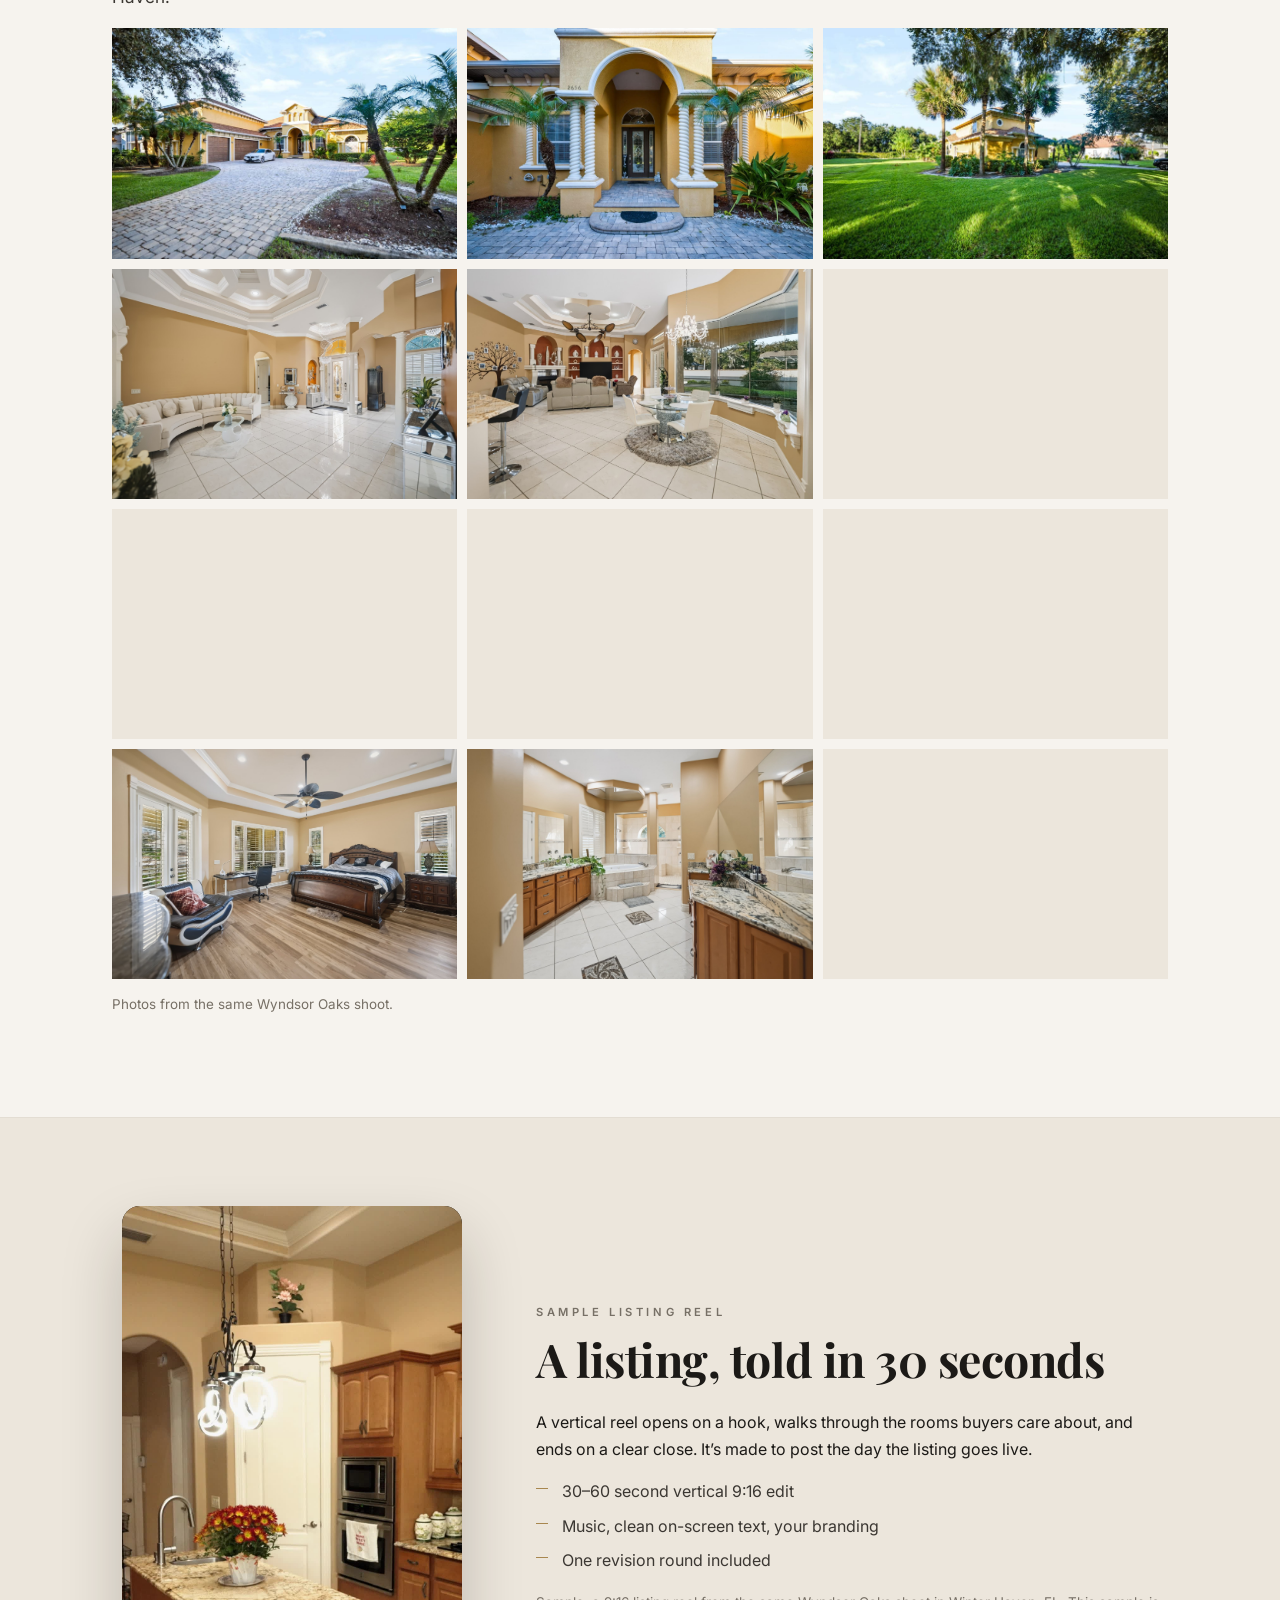
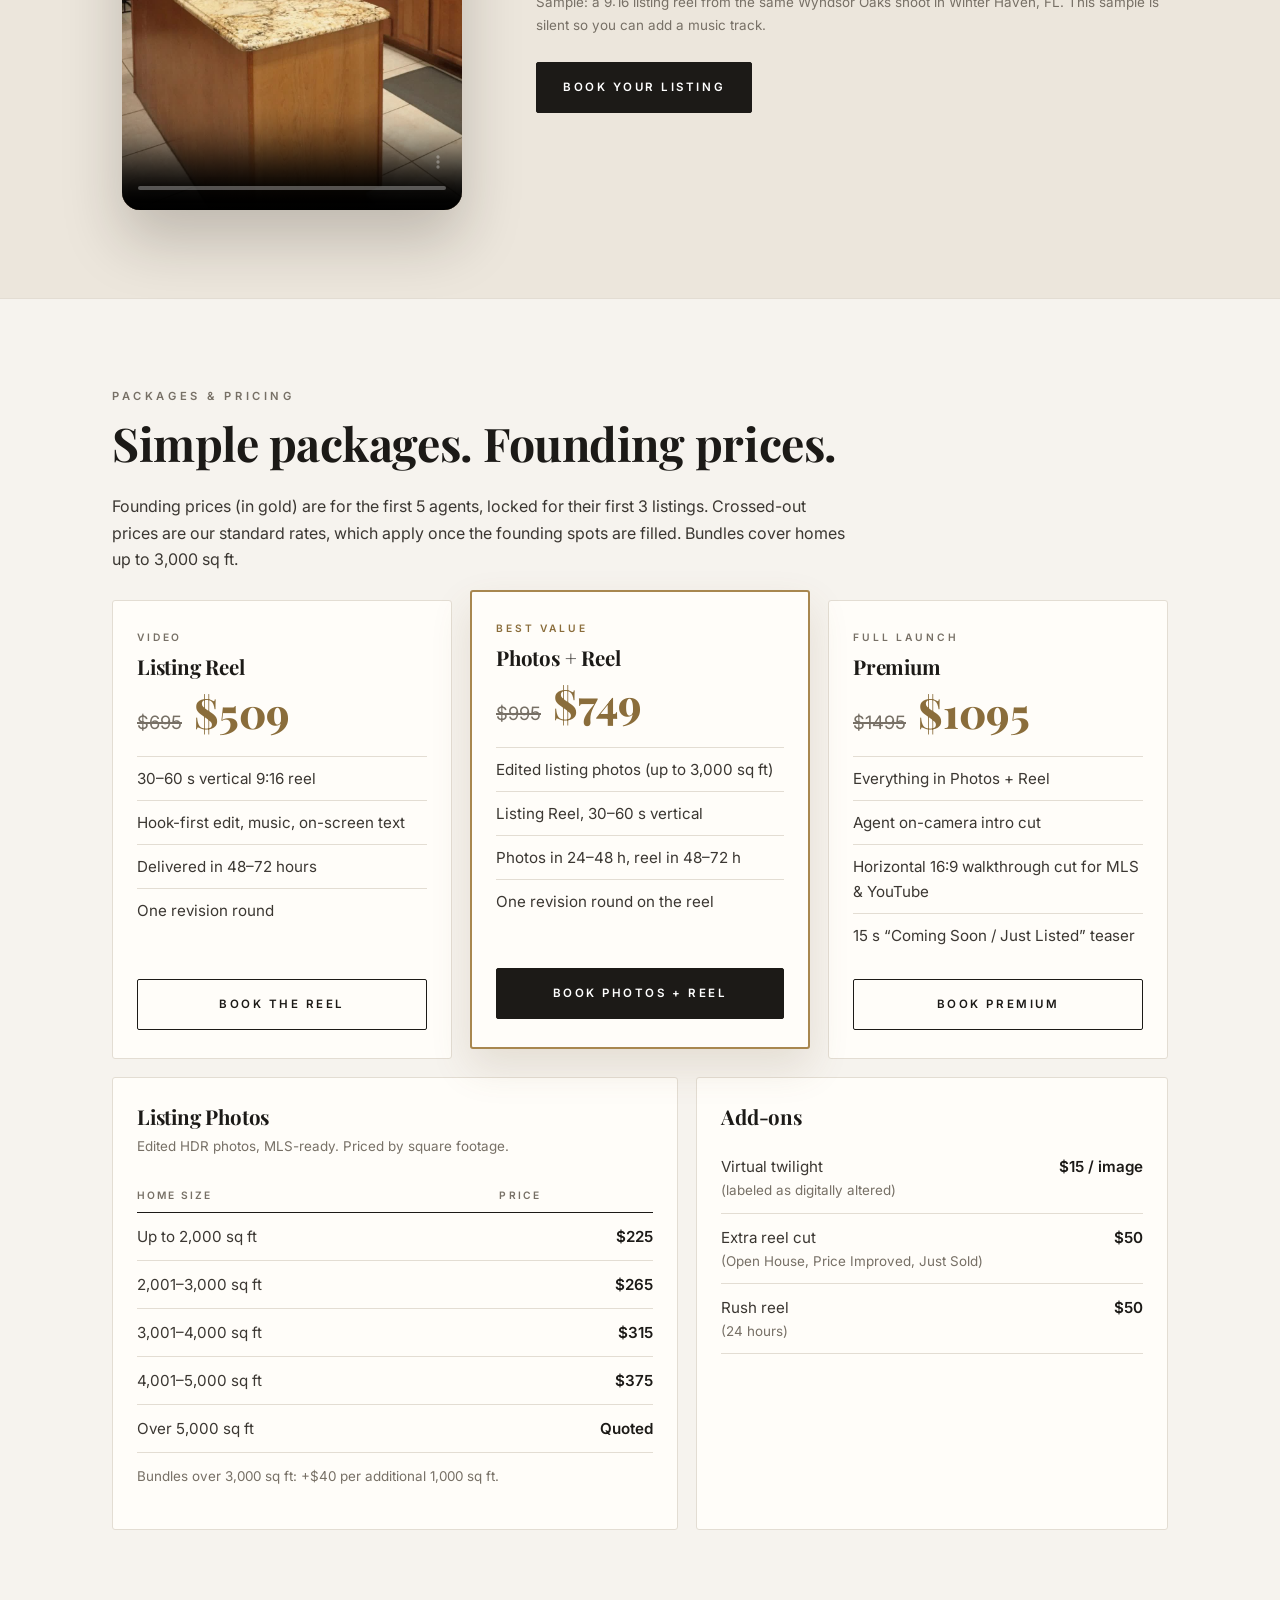
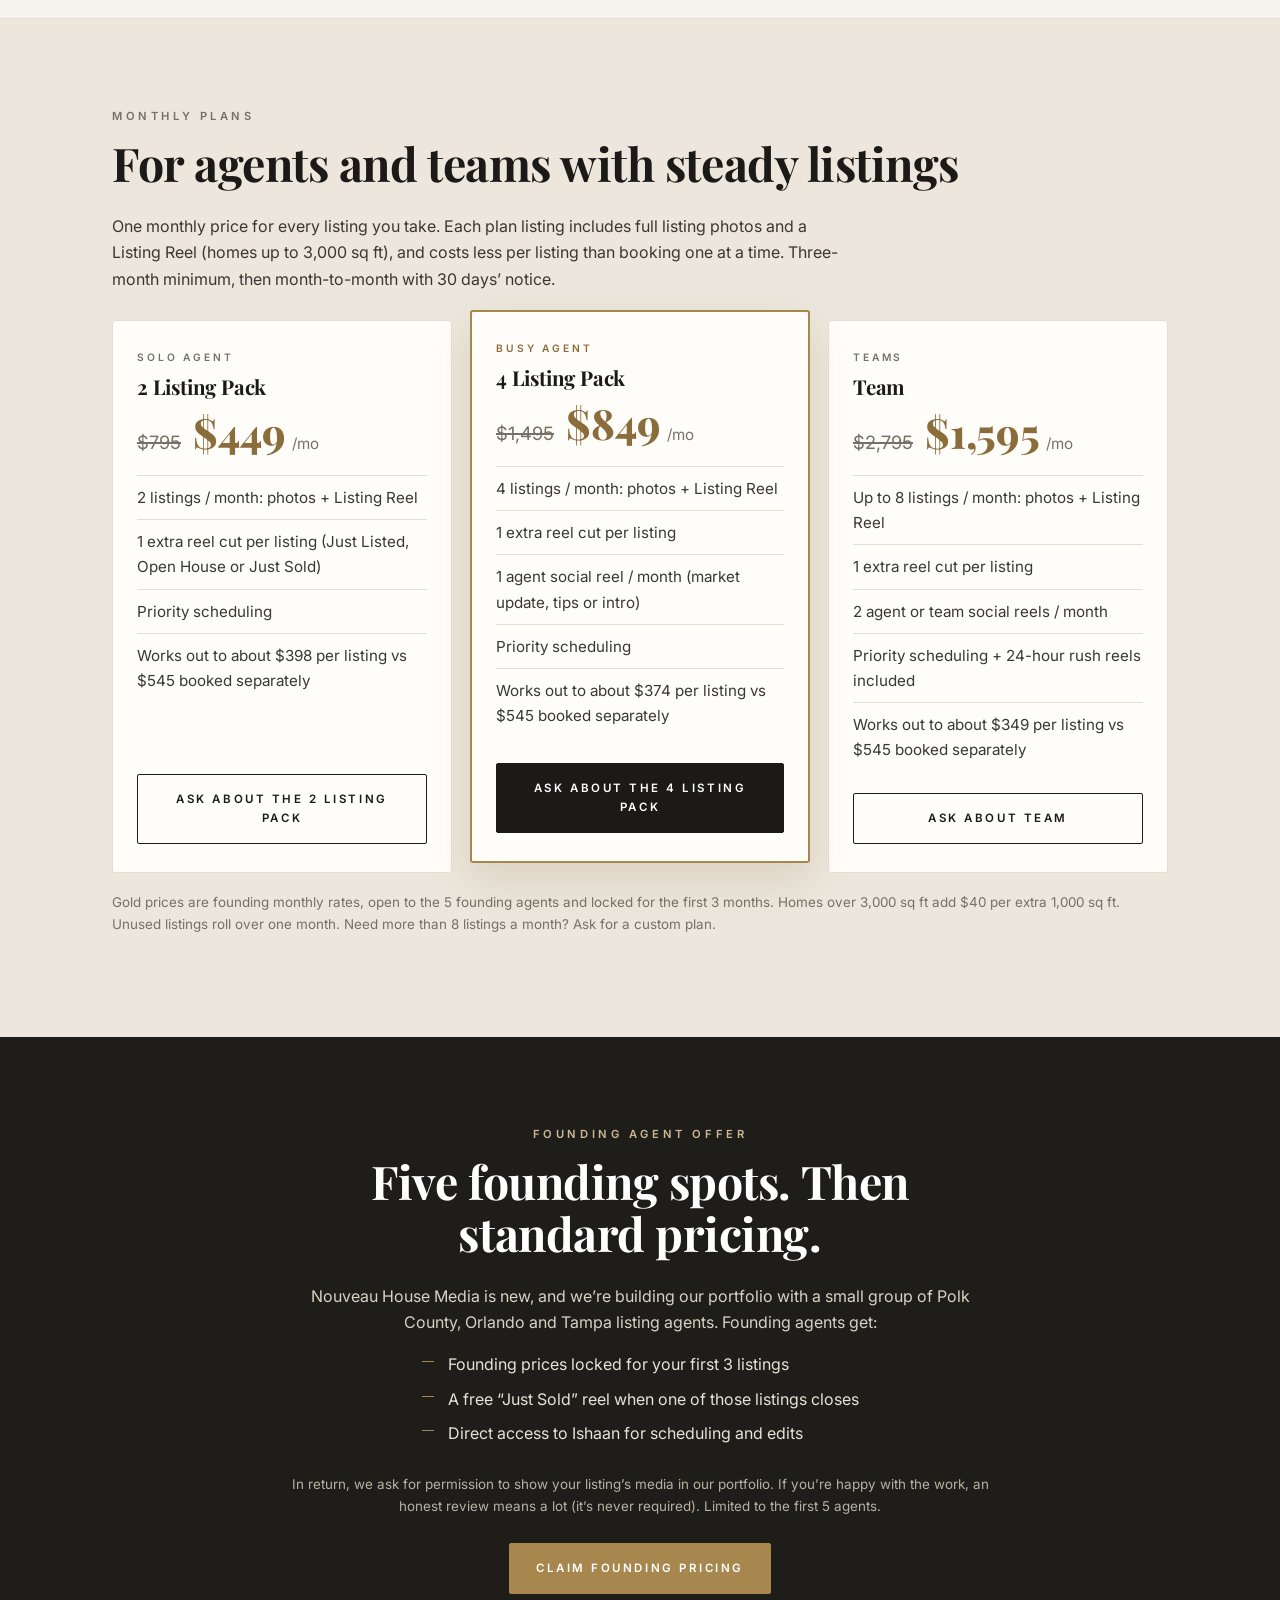
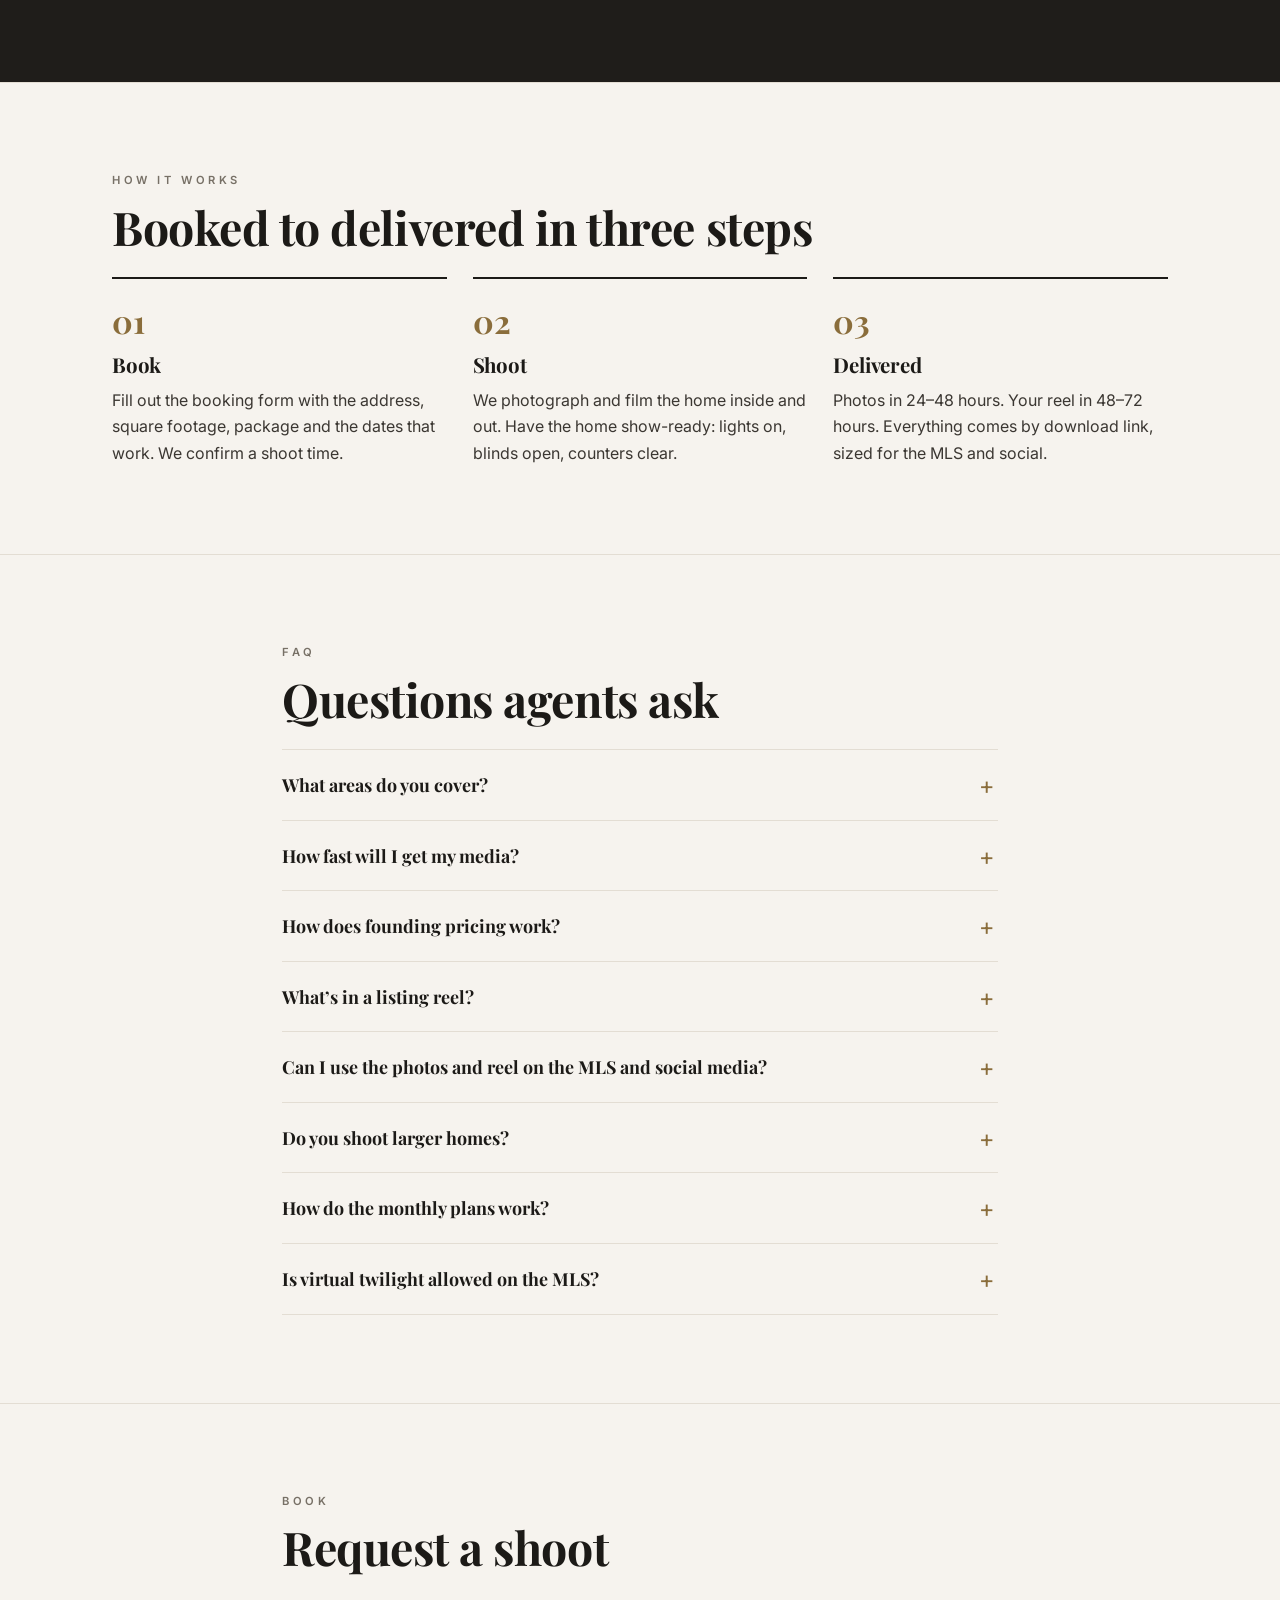
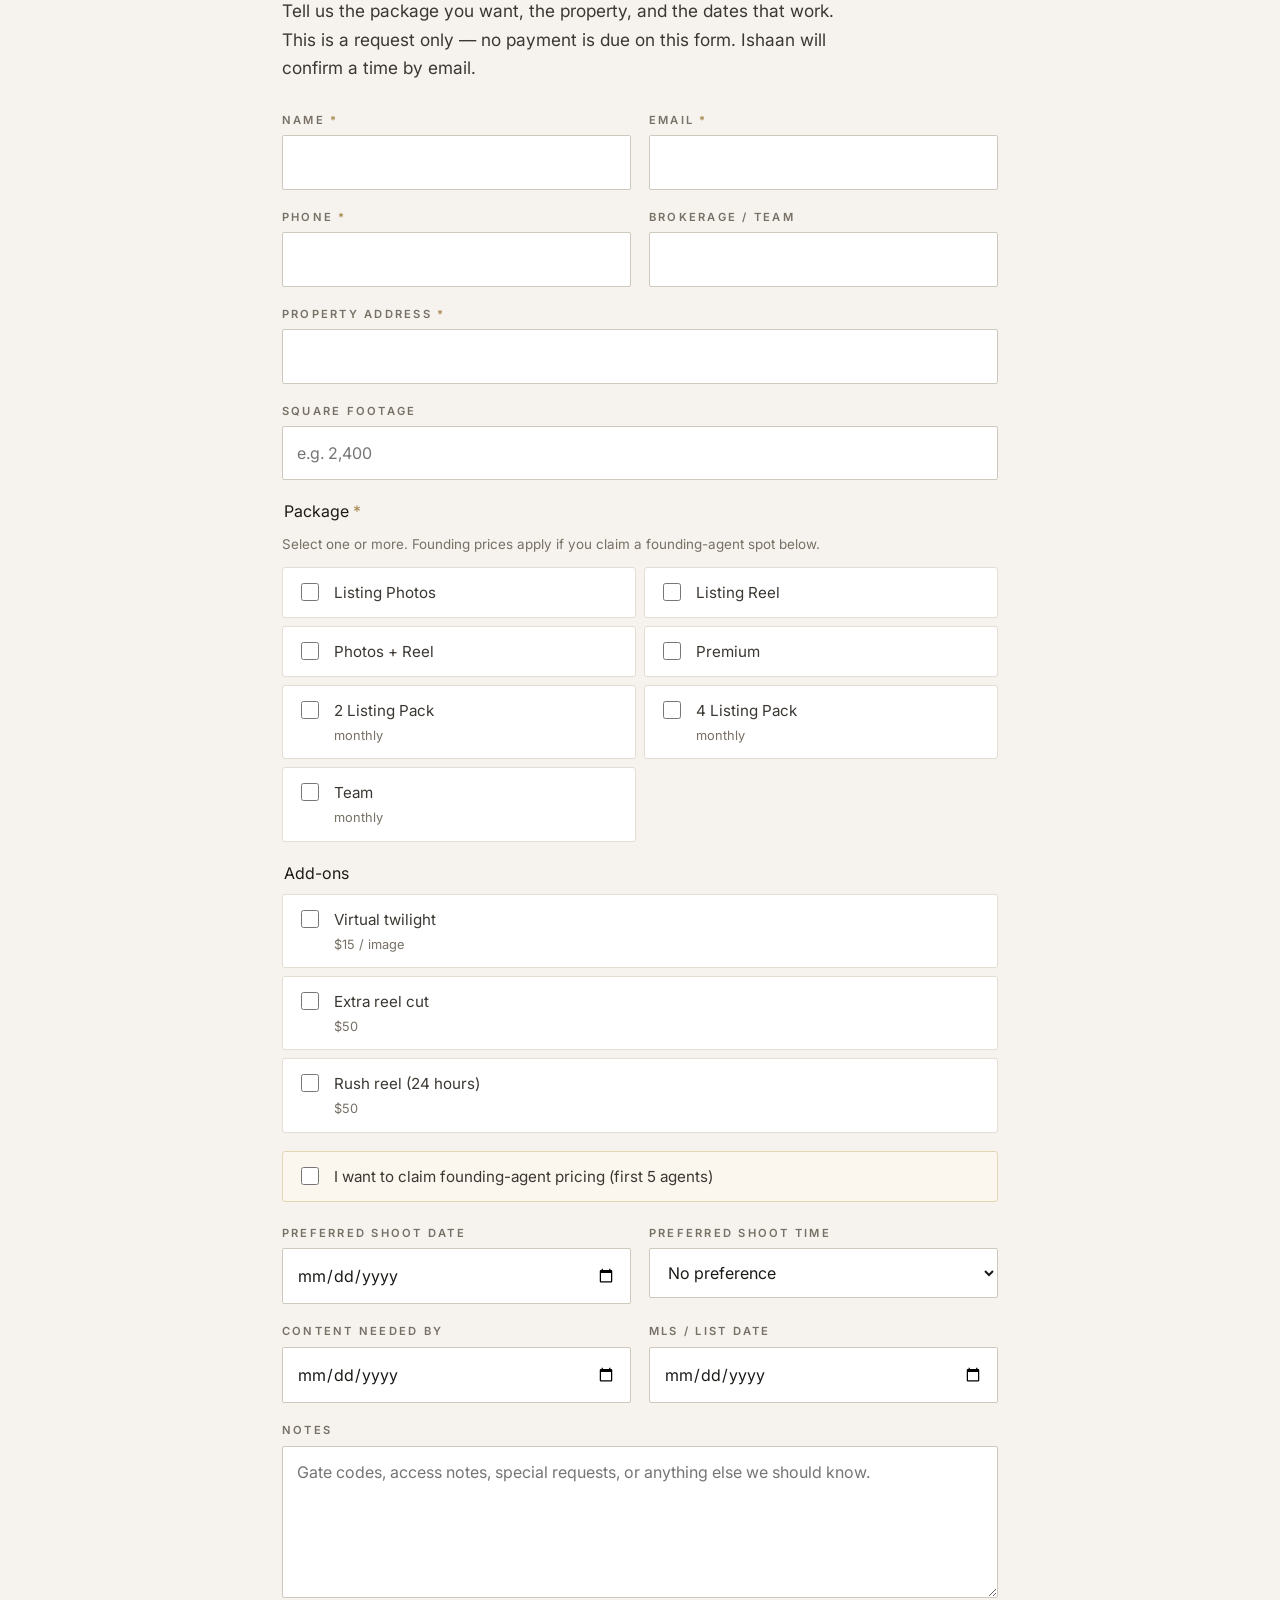
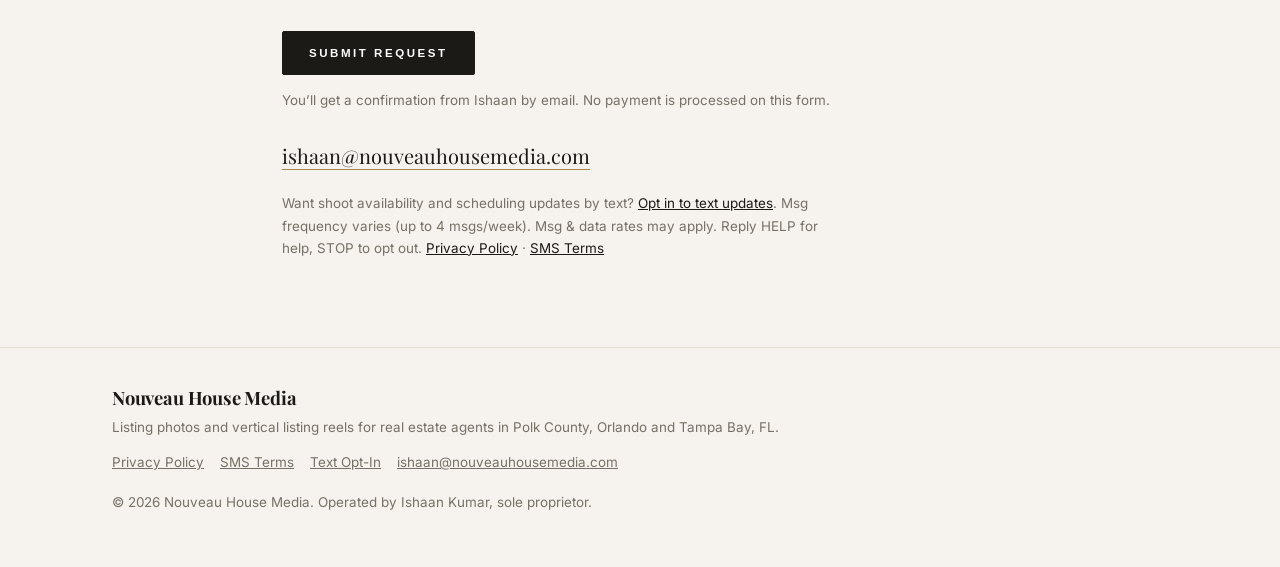
==== commit ebb14161: "Add booking request form and wire package CTAs Replace mailto booking buttons with an on-page reques" ====
--- a/index.html
+++ b/index.html
@@ -18,7 +18,7 @@
 <body>
 <header class="site"><div class="wrap">
 <a class="brand" href="">Nouveau House Media</a>
-<nav aria-label="Main"><a href="#work">Work</a><a href="#packages">Packages</a><a href="#monthly">Monthly</a><a href="#faq">FAQ</a><a href="text/">Text Updates</a><a class="nav-cta" href="#contact">Book</a></nav>
+<nav aria-label="Main"><a href="#work">Work</a><a href="#packages">Packages</a><a href="#monthly">Monthly</a><a href="#faq">FAQ</a><a href="text/">Text Updates</a><a class="nav-cta" href="#book">Book</a></nav>
 </div></header>
 <main>
 
@@ -28,7 +28,7 @@
 <p class="eyebrow">Listing Photos &amp; Vertical Reels &middot; Polk County, Orlando &amp; Tampa</p>
 <h1>Make your next listing the one they stop scrolling for.</h1>
 <p class="lead">MLS-ready photos and short vertical listing reels for agents across Polk County (Lakeland, Winter Haven, Davenport, Haines City), Orlando and Tampa. Clear prices, quick delivery.</p>
-<div class="btns"><a class="btn" href="mailto:ishaan@nouveauhousemedia.com?subject=Book%20a%20listing%20-%20Nouveau%20House%20Media&amp;body=Hi%20Ishaan%2C%0A%0AI%27d%20like%20to%20book%20a%20shoot.%0A%0AProperty%20address%3A%0ASquare%20footage%3A%0APackage%20%28Photos%20/%20Listing%20Reel%20/%20Photos%20%2B%20Reel%20/%20Premium%29%3A%0APreferred%20shoot%20date%28s%29%3A%0AList%20date%20/%20MLS%20deadline%3A%0A%0AName%3A%0ABrokerage%3A%0A">Book your listing</a><a class="btn ghost" href="#founding">Claim founding pricing</a></div>
+<div class="btns"><a class="btn" href="#book">Book your listing</a><a class="btn ghost" href="?founding=1#book">Claim founding pricing</a></div>
 <p class="badge"><span>Founding pricing</span> First 5 agents &middot; limited spots</p>
 </div>
 </section>
@@ -79,7 +79,7 @@
 <li>One revision round included</li>
 </ul>
 <p class="small">Sample: a 9:16 listing reel from the same Wyndsor Oaks shoot in Winter Haven, FL. This sample is silent so you can add a music track.</p>
-<div class="btns"><a class="btn" href="mailto:ishaan@nouveauhousemedia.com?subject=Book%20a%20listing%20-%20Nouveau%20House%20Media&amp;body=Hi%20Ishaan%2C%0A%0AI%27d%20like%20to%20book%20a%20shoot.%0A%0AProperty%20address%3A%0ASquare%20footage%3A%0APackage%20%28Photos%20/%20Listing%20Reel%20/%20Photos%20%2B%20Reel%20/%20Premium%29%3A%0APreferred%20shoot%20date%28s%29%3A%0AList%20date%20/%20MLS%20deadline%3A%0A%0AName%3A%0ABrokerage%3A%0A">Book your listing</a></div>
+<div class="btns"><a class="btn" href="?package=reel#book">Book your listing</a></div>
 </div>
 </div></section>
 
@@ -93,21 +93,21 @@
 <h3>Listing Reel</h3>
 <p class="price"><span class="std"><span class="sr">Standard price </span><s>$695</s></span> <span class="fnd"><span class="sr">Founding price </span>$509</span></p>
 <ul><li>30&ndash;60 s vertical 9:16 reel</li><li>Hook-first edit, music, on-screen text</li><li>Delivered in 48&ndash;72 hours</li><li>One revision round</li></ul>
-<a class="btn ghost full" href="mailto:ishaan@nouveauhousemedia.com?subject=Book%20a%20listing%20-%20Nouveau%20House%20Media&amp;body=Hi%20Ishaan%2C%0A%0AI%27d%20like%20to%20book%20a%20shoot.%0A%0AProperty%20address%3A%0ASquare%20footage%3A%0APackage%20%28Photos%20/%20Listing%20Reel%20/%20Photos%20%2B%20Reel%20/%20Premium%29%3A%0APreferred%20shoot%20date%28s%29%3A%0AList%20date%20/%20MLS%20deadline%3A%0A%0AName%3A%0ABrokerage%3A%0A">Book the reel</a>
+<a class="btn ghost full" href="?package=reel#book">Book the reel</a>
 </article>
 <article class="card featured">
 <p class="tag gold">Best value</p>
 <h3>Photos + Reel</h3>
 <p class="price"><span class="std"><span class="sr">Standard price </span><s>$995</s></span> <span class="fnd"><span class="sr">Founding price </span>$749</span></p>
 <ul><li>Edited listing photos (up to 3,000 sq ft)</li><li>Listing Reel, 30&ndash;60 s vertical</li><li>Photos in 24&ndash;48 h, reel in 48&ndash;72 h</li><li>One revision round on the reel</li></ul>
-<a class="btn full" href="mailto:ishaan@nouveauhousemedia.com?subject=Book%20a%20listing%20-%20Nouveau%20House%20Media&amp;body=Hi%20Ishaan%2C%0A%0AI%27d%20like%20to%20book%20a%20shoot.%0A%0AProperty%20address%3A%0ASquare%20footage%3A%0APackage%20%28Photos%20/%20Listing%20Reel%20/%20Photos%20%2B%20Reel%20/%20Premium%29%3A%0APreferred%20shoot%20date%28s%29%3A%0AList%20date%20/%20MLS%20deadline%3A%0A%0AName%3A%0ABrokerage%3A%0A">Book Photos + Reel</a>
+<a class="btn full" href="?package=photos-reel#book">Book Photos + Reel</a>
 </article>
 <article class="card">
 <p class="tag">Full launch</p>
 <h3>Premium</h3>
 <p class="price"><span class="std"><span class="sr">Standard price </span><s>$1495</s></span> <span class="fnd"><span class="sr">Founding price </span>$1095</span></p>
 <ul><li>Everything in Photos + Reel</li><li>Agent on-camera intro cut</li><li>Horizontal 16:9 walkthrough cut for MLS &amp; YouTube</li><li>15 s &ldquo;Coming Soon / Just Listed&rdquo; teaser</li></ul>
-<a class="btn ghost full" href="mailto:ishaan@nouveauhousemedia.com?subject=Book%20a%20listing%20-%20Nouveau%20House%20Media&amp;body=Hi%20Ishaan%2C%0A%0AI%27d%20like%20to%20book%20a%20shoot.%0A%0AProperty%20address%3A%0ASquare%20footage%3A%0APackage%20%28Photos%20/%20Listing%20Reel%20/%20Photos%20%2B%20Reel%20/%20Premium%29%3A%0APreferred%20shoot%20date%28s%29%3A%0AList%20date%20/%20MLS%20deadline%3A%0A%0AName%3A%0ABrokerage%3A%0A">Book Premium</a>
+<a class="btn ghost full" href="?package=premium#book">Book Premium</a>
 </article>
 </div>
 
@@ -148,21 +148,21 @@
 <h3>2 Listing Pack</h3>
 <p class="price"><span class="std"><span class="sr">Standard monthly price </span><s>$795</s></span> <span class="fnd"><span class="sr">Founding monthly price </span>$449</span><span class="per">/mo</span></p>
 <ul><li>2 listings / month: photos + Listing Reel</li><li>1 extra reel cut per listing (Just Listed, Open House or Just Sold)</li><li>Priority scheduling</li><li>Works out to about $398 per listing vs $545 booked separately</li></ul>
-<a class="btn ghost full" href="mailto:ishaan@nouveauhousemedia.com?subject=Monthly%20plan%20-%20Nouveau%20House%20Media&amp;body=Hi%20Ishaan%2C%0A%0AI%27m%20interested%20in%20a%20monthly%20plan.%0A%0APlan%20%282%20Listing%20Pack%20/%204%20Listing%20Pack%20/%20Team%29%3A%0AListings%20per%20month%20%28typical%29%3A%0ATypical%20home%20size%3A%0AName%3A%0ABrokerage%20/%20team%3A%0A">Ask about the 2 Listing Pack</a>
+<a class="btn ghost full" href="?package=pack-2#book">Ask about the 2 Listing Pack</a>
 </article>
 <article class="card featured">
 <p class="tag gold">Busy agent</p>
 <h3>4 Listing Pack</h3>
 <p class="price"><span class="std"><span class="sr">Standard monthly price </span><s>$1,495</s></span> <span class="fnd"><span class="sr">Founding monthly price </span>$849</span><span class="per">/mo</span></p>
 <ul><li>4 listings / month: photos + Listing Reel</li><li>1 extra reel cut per listing</li><li>1 agent social reel / month (market update, tips or intro)</li><li>Priority scheduling</li><li>Works out to about $374 per listing vs $545 booked separately</li></ul>
-<a class="btn full" href="mailto:ishaan@nouveauhousemedia.com?subject=Monthly%20plan%20-%20Nouveau%20House%20Media&amp;body=Hi%20Ishaan%2C%0A%0AI%27m%20interested%20in%20a%20monthly%20plan.%0A%0APlan%20%282%20Listing%20Pack%20/%204%20Listing%20Pack%20/%20Team%29%3A%0AListings%20per%20month%20%28typical%29%3A%0ATypical%20home%20size%3A%0AName%3A%0ABrokerage%20/%20team%3A%0A">Ask about the 4 Listing Pack</a>
+<a class="btn full" href="?package=pack-4#book">Ask about the 4 Listing Pack</a>
 </article>
 <article class="card">
 <p class="tag">Teams</p>
 <h3>Team</h3>
 <p class="price"><span class="std"><span class="sr">Standard monthly price </span><s>$2,795</s></span> <span class="fnd"><span class="sr">Founding monthly price </span>$1,595</span><span class="per">/mo</span></p>
 <ul><li>Up to 8 listings / month: photos + Listing Reel</li><li>1 extra reel cut per listing</li><li>2 agent or team social reels / month</li><li>Priority scheduling + 24-hour rush reels included</li><li>Works out to about $349 per listing vs $545 booked separately</li></ul>
-<a class="btn ghost full" href="mailto:ishaan@nouveauhousemedia.com?subject=Monthly%20plan%20-%20Nouveau%20House%20Media&amp;body=Hi%20Ishaan%2C%0A%0AI%27m%20interested%20in%20a%20monthly%20plan.%0A%0APlan%20%282%20Listing%20Pack%20/%204%20Listing%20Pack%20/%20Team%29%3A%0AListings%20per%20month%20%28typical%29%3A%0ATypical%20home%20size%3A%0AName%3A%0ABrokerage%20/%20team%3A%0A">Ask about Team</a>
+<a class="btn ghost full" href="?package=team#book">Ask about Team</a>
 </article>
 </div>
 <p class="small">Gold prices are founding monthly rates, open to the 5 founding agents and locked for the first 3 months. Homes over 3,000 sq ft add $40 per extra 1,000 sq ft. Unused listings roll over one month. Need more than 8 listings a month? Ask for a custom plan.</p>
@@ -178,14 +178,14 @@
 <li>Direct access to Ishaan for scheduling and edits</li>
 </ul>
 <p class="small light">In return, we ask for permission to show your listing&rsquo;s media in our portfolio. If you&rsquo;re happy with the work, an honest review means a lot (it&rsquo;s never required). Limited to the first 5 agents.</p>
-<div class="btns center"><a class="btn gold" href="mailto:ishaan@nouveauhousemedia.com?subject=Founding%20pricing%20-%20Nouveau%20House%20Media&amp;body=Hi%20Ishaan%2C%0A%0AI%27d%20like%20to%20claim%20one%20of%20the%20founding%20agent%20spots.%0A%0AName%3A%0ABrokerage%3A%0AFirst%20listing%20address%3A%0ASquare%20footage%3A%0APackage%3A%0APreferred%20shoot%20date%28s%29%3A%0A">Claim founding pricing</a></div>
+<div class="btns center"><a class="btn gold" href="?founding=1#book">Claim founding pricing</a></div>
 </div></section>
 
 <section id="how" class="how"><div class="wrap">
 <p class="eyebrow">How It Works</p>
 <h2>Booked to delivered in three steps</h2>
 <ol class="steps">
-<li><h3>Book</h3><p>Email the address, square footage, package and the dates that work. We confirm a shoot time.</p></li>
+<li><h3>Book</h3><p>Fill out the booking form with the address, square footage, package and the dates that work. We confirm a shoot time.</p></li>
 <li><h3>Shoot</h3><p>We photograph and film the home inside and out. Have the home show-ready: lights on, blinds open, counters clear.</p></li>
 <li><h3>Delivered</h3><p>Photos in 24&ndash;48 hours. Your reel in 48&ndash;72 hours. Everything comes by download link, sized for the MLS and social.</p></li>
 </ol>
@@ -204,11 +204,77 @@
 <details><summary>Is virtual twilight allowed on the MLS?</summary><p>Virtual twilight images are digitally altered, so we label them that way and always deliver the original daytime photo too. Check your MLS rules for disclosure.</p></details>
 </div></section>
 
-<section id="contact" class="contact"><div class="wrap narrow center">
+
+<section id="book" class="book"><div class="wrap narrow">
 <p class="eyebrow">Book</p>
-<h2>Ready to list?</h2>
-<p>Email the property address, square footage, package and preferred dates. Ishaan will confirm a time.</p>
-<div class="btns center"><a class="btn" href="mailto:ishaan@nouveauhousemedia.com?subject=Book%20a%20listing%20-%20Nouveau%20House%20Media&amp;body=Hi%20Ishaan%2C%0A%0AI%27d%20like%20to%20book%20a%20shoot.%0A%0AProperty%20address%3A%0ASquare%20footage%3A%0APackage%20%28Photos%20/%20Listing%20Reel%20/%20Photos%20%2B%20Reel%20/%20Premium%29%3A%0APreferred%20shoot%20date%28s%29%3A%0AList%20date%20/%20MLS%20deadline%3A%0A%0AName%3A%0ABrokerage%3A%0A">Book your listing</a><a class="btn ghost" href="mailto:ishaan@nouveauhousemedia.com?subject=Founding%20pricing%20-%20Nouveau%20House%20Media&amp;body=Hi%20Ishaan%2C%0A%0AI%27d%20like%20to%20claim%20one%20of%20the%20founding%20agent%20spots.%0A%0AName%3A%0ABrokerage%3A%0AFirst%20listing%20address%3A%0ASquare%20footage%3A%0APackage%3A%0APreferred%20shoot%20date%28s%29%3A%0A">Claim founding pricing</a></div>
+<h2>Request a shoot</h2>
+<p class="lead">Tell us the package you want, the property, and the dates that work. This is a request only &mdash; no payment is due on this form. Ishaan will confirm a time by email.</p>
+
+<div id="book-success" class="form-msg ok" hidden role="status">
+<p><strong>Request received.</strong> Thanks &mdash; Ishaan will follow up at the email you provided to confirm the shoot.</p>
+</div>
+<div id="book-error" class="form-msg err" hidden role="alert">
+<p><strong>Something went wrong.</strong> <span id="book-error-text">Please try again, or email ishaan@nouveauhousemedia.com.</span></p>
+</div>
+
+<form id="booking-form" class="book-form" action="https://nhm-booking.ishaankre.workers.dev/book" method="POST" novalidate>
+<input class="hp" type="text" name="website" tabindex="-1" autocomplete="off" aria-hidden="true">
+
+<div class="fields-2">
+<div class="field"><label class="lbl" for="book-name">Name <span class="req">*</span></label><input type="text" id="book-name" name="name" autocomplete="name" required></div>
+<div class="field"><label class="lbl" for="book-email">Email <span class="req">*</span></label><input type="email" id="book-email" name="email" autocomplete="email" required></div>
+<div class="field"><label class="lbl" for="book-phone">Phone <span class="req">*</span></label><input type="tel" id="book-phone" name="phone" autocomplete="tel" inputmode="tel" required></div>
+<div class="field"><label class="lbl" for="book-brokerage">Brokerage / team</label><input type="text" id="book-brokerage" name="brokerage" autocomplete="organization"></div>
+</div>
+
+<div class="field"><label class="lbl" for="book-address">Property address <span class="req">*</span></label><input type="text" id="book-address" name="address" autocomplete="street-address" required></div>
+<div class="field"><label class="lbl" for="book-sqft">Square footage</label><input type="text" id="book-sqft" name="sqft" inputmode="numeric" placeholder="e.g. 2,400"></div>
+
+<fieldset class="field">
+<legend class="lbl">Package <span class="req">*</span></legend>
+<p class="hint">Select one or more. Founding prices apply if you claim a founding-agent spot below.</p>
+<div class="choices pkgs">
+<label class="choice"><input type="checkbox" name="package" value="Listing Photos" data-slug="photos"><span>Listing Photos</span></label>
+<label class="choice"><input type="checkbox" name="package" value="Listing Reel" data-slug="reel"><span>Listing Reel</span></label>
+<label class="choice"><input type="checkbox" name="package" value="Photos + Reel" data-slug="photos-reel"><span>Photos + Reel</span></label>
+<label class="choice"><input type="checkbox" name="package" value="Premium" data-slug="premium"><span>Premium</span></label>
+<label class="choice"><input type="checkbox" name="package" value="2 Listing Pack" data-slug="pack-2"><span>2 Listing Pack <em>monthly</em></span></label>
+<label class="choice"><input type="checkbox" name="package" value="4 Listing Pack" data-slug="pack-4"><span>4 Listing Pack <em>monthly</em></span></label>
+<label class="choice"><input type="checkbox" name="package" value="Team" data-slug="team"><span>Team <em>monthly</em></span></label>
+</div>
+</fieldset>
+
+<fieldset class="field">
+<legend class="lbl">Add-ons</legend>
+<div class="choices">
+<label class="choice"><input type="checkbox" name="addon" value="Virtual twilight" data-slug="twilight"><span>Virtual twilight <em>$15 / image</em></span></label>
+<label class="choice"><input type="checkbox" name="addon" value="Extra reel cut" data-slug="extra-reel"><span>Extra reel cut <em>$50</em></span></label>
+<label class="choice"><input type="checkbox" name="addon" value="Rush reel (24 hours)" data-slug="rush"><span>Rush reel (24 hours) <em>$50</em></span></label>
+</div>
+</fieldset>
+
+<label class="choice founding-choice"><input type="checkbox" id="book-founding" name="founding" value="Yes — requesting founding agent pricing"><span>I want to claim founding-agent pricing (first 5 agents)</span></label>
+
+<div class="fields-2">
+<div class="field"><label class="lbl" for="book-shoot-date">Preferred shoot date</label><input type="date" id="book-shoot-date" name="shoot_date"></div>
+<div class="field"><label class="lbl" for="book-shoot-time">Preferred shoot time</label>
+<select id="book-shoot-time" name="shoot_time">
+<option value="">No preference</option>
+<option>Morning</option>
+<option>Midday</option>
+<option>Afternoon</option>
+<option>Flexible</option>
+</select></div>
+<div class="field"><label class="lbl" for="book-delivery">Content needed by</label><input type="date" id="book-delivery" name="delivery_date"></div>
+<div class="field"><label class="lbl" for="book-mls">MLS / list date</label><input type="date" id="book-mls" name="mls_date"></div>
+</div>
+
+<div class="field"><label class="lbl" for="book-notes">Notes</label><textarea id="book-notes" name="notes" rows="5" placeholder="Gate codes, access notes, special requests, or anything else we should know."></textarea></div>
+
+<button class="btn" type="submit" id="book-submit">Submit request</button>
+<p class="small">You&rsquo;ll get a confirmation from Ishaan by email. No payment is processed on this form.</p>
+</form>
+
 <p class="mail"><a href="mailto:ishaan@nouveauhousemedia.com">ishaan@nouveauhousemedia.com</a></p>
 <p class="small">Want shoot availability and scheduling updates by text? <a href="text/">Opt in to text updates</a>. Msg frequency varies (up to 4 msgs/week). Msg &amp; data rates may apply. Reply HELP for help, STOP to opt out. <a href="privacy/">Privacy Policy</a> &middot; <a href="terms/">SMS Terms</a></p>
 </div></section>
@@ -220,5 +286,6 @@
 <p class="foot-links"><a href="privacy/">Privacy Policy</a><a href="terms/">SMS Terms</a><a href="text/">Text Opt-In</a><a href="mailto:ishaan@nouveauhousemedia.com">ishaan@nouveauhousemedia.com</a></p>
 <p>&copy; 2026 Nouveau House Media. Operated by Ishaan Kumar, sole proprietor.</p>
 </div></footer>
+<script src="assets/book.js" defer></script>
 </body>
 </html>
--- a/assets/style.css
+++ b/assets/style.css
@@ -175,3 +175,38 @@
 .monthly .card{background:var(--paper)}
 .monthly .small{margin-top:18px}
 @media (max-width:520px){nav{gap:11px}nav a{letter-spacing:.14em;font-size:.62rem}}
+
+/* booking form */
+.book .lead{margin-bottom:28px}
+.book-form{margin-top:8px}
+.book fieldset{border:0;padding:0;margin:0 0 18px;min-width:0}
+.book legend.lbl{margin-bottom:8px}
+.book .hint{font-size:.84rem;color:var(--muted);margin:0 0 12px}
+.fields-2{display:grid;gap:0 18px}
+input[type=date],input[type=time],input[type=number],select,textarea{width:100%;padding:13px 14px;font:inherit;border:1px solid #cfc8bc;background:#fff;border-radius:2px;color:var(--ink)}
+select{appearance:auto;min-height:48px}
+textarea{min-height:120px;resize:vertical;line-height:1.55}
+input[type=date]:focus,input[type=time]:focus,input[type=number]:focus,select:focus,textarea:focus{outline:2px solid var(--gold);outline-offset:1px}
+.choices{display:grid;gap:8px}
+.choice{display:flex;gap:12px;align-items:flex-start;background:#fff;border:1px solid var(--line);padding:12px 14px;border-radius:3px;cursor:pointer;font-size:.95rem;color:var(--ink2);margin:0}
+.choice input{margin-top:3px;width:18px;height:18px;flex:0 0 auto;accent-color:var(--gold-d)}
+.choice span{flex:1}
+.choice em{display:block;font-style:normal;font-size:.8rem;color:var(--muted);margin-top:2px}
+.choice:hover{border-color:#cfc8bc}
+.choice:has(input:checked){border-color:var(--gold);box-shadow:inset 0 0 0 1px var(--gold)}
+.founding-choice{margin:4px 0 22px;border-color:#e4d5b3;background:#fbf7ef}
+.hp{position:absolute;left:-9999px;width:1px;height:1px;overflow:hidden}
+.form-msg{padding:16px 18px;border-radius:3px;margin:0 0 22px;text-align:left}
+.form-msg p{margin:0;color:var(--ink2)}
+.form-msg.ok{background:#eef6ea;border:1px solid #c5d9bc}
+.form-msg.err{background:#f8ece8;border:1px solid #e0c4ba}
+.form-msg[hidden]{display:none}
+.book-form .btn{margin-top:8px}
+.book-form .small{margin-top:14px}
+.book .mail{margin-top:28px;font-family:"Playfair Display",Georgia,serif;font-size:1.25rem}
+.book .mail a{text-decoration:none;border-bottom:1px solid var(--gold)}
+.book .wrap > .small{max-width:40em;margin:18px 0 0}
+@media (min-width:760px){
+  .fields-2{grid-template-columns:1fr 1fr}
+  .choices.pkgs{grid-template-columns:1fr 1fr}
+}
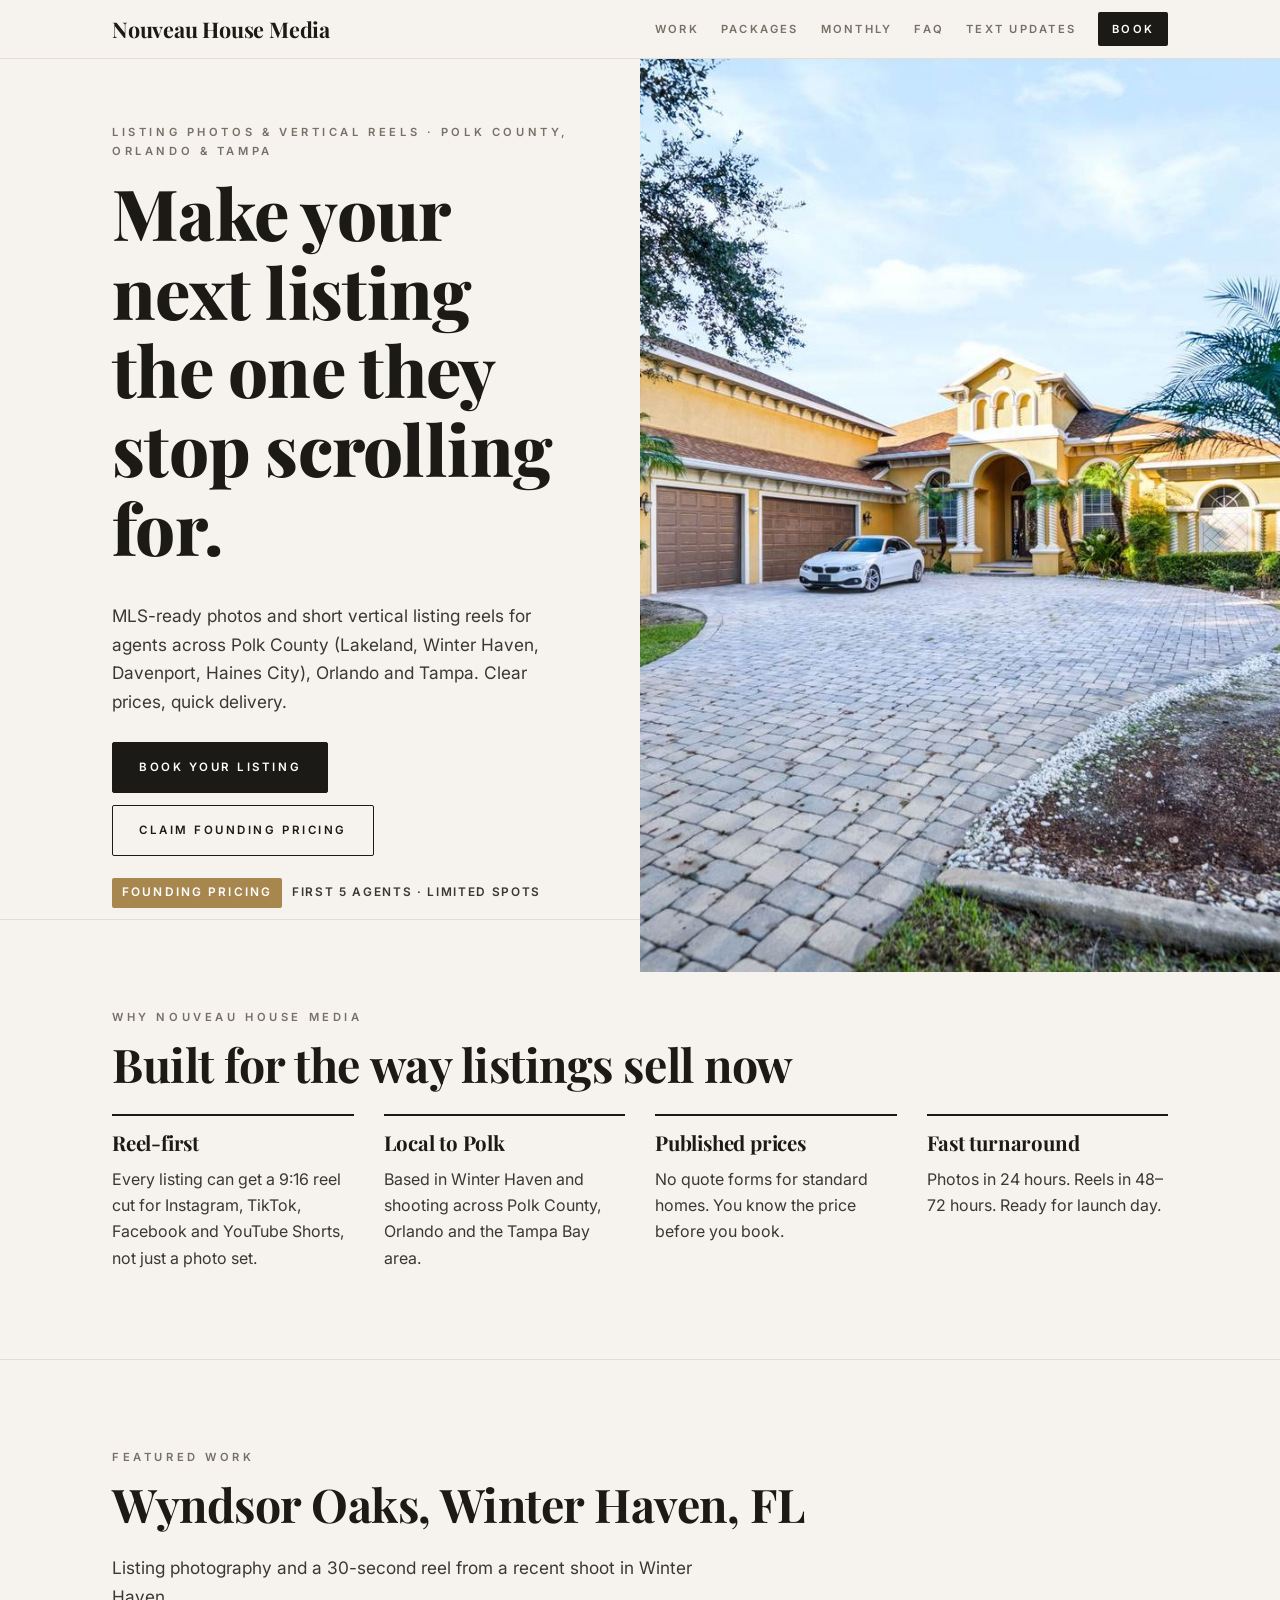
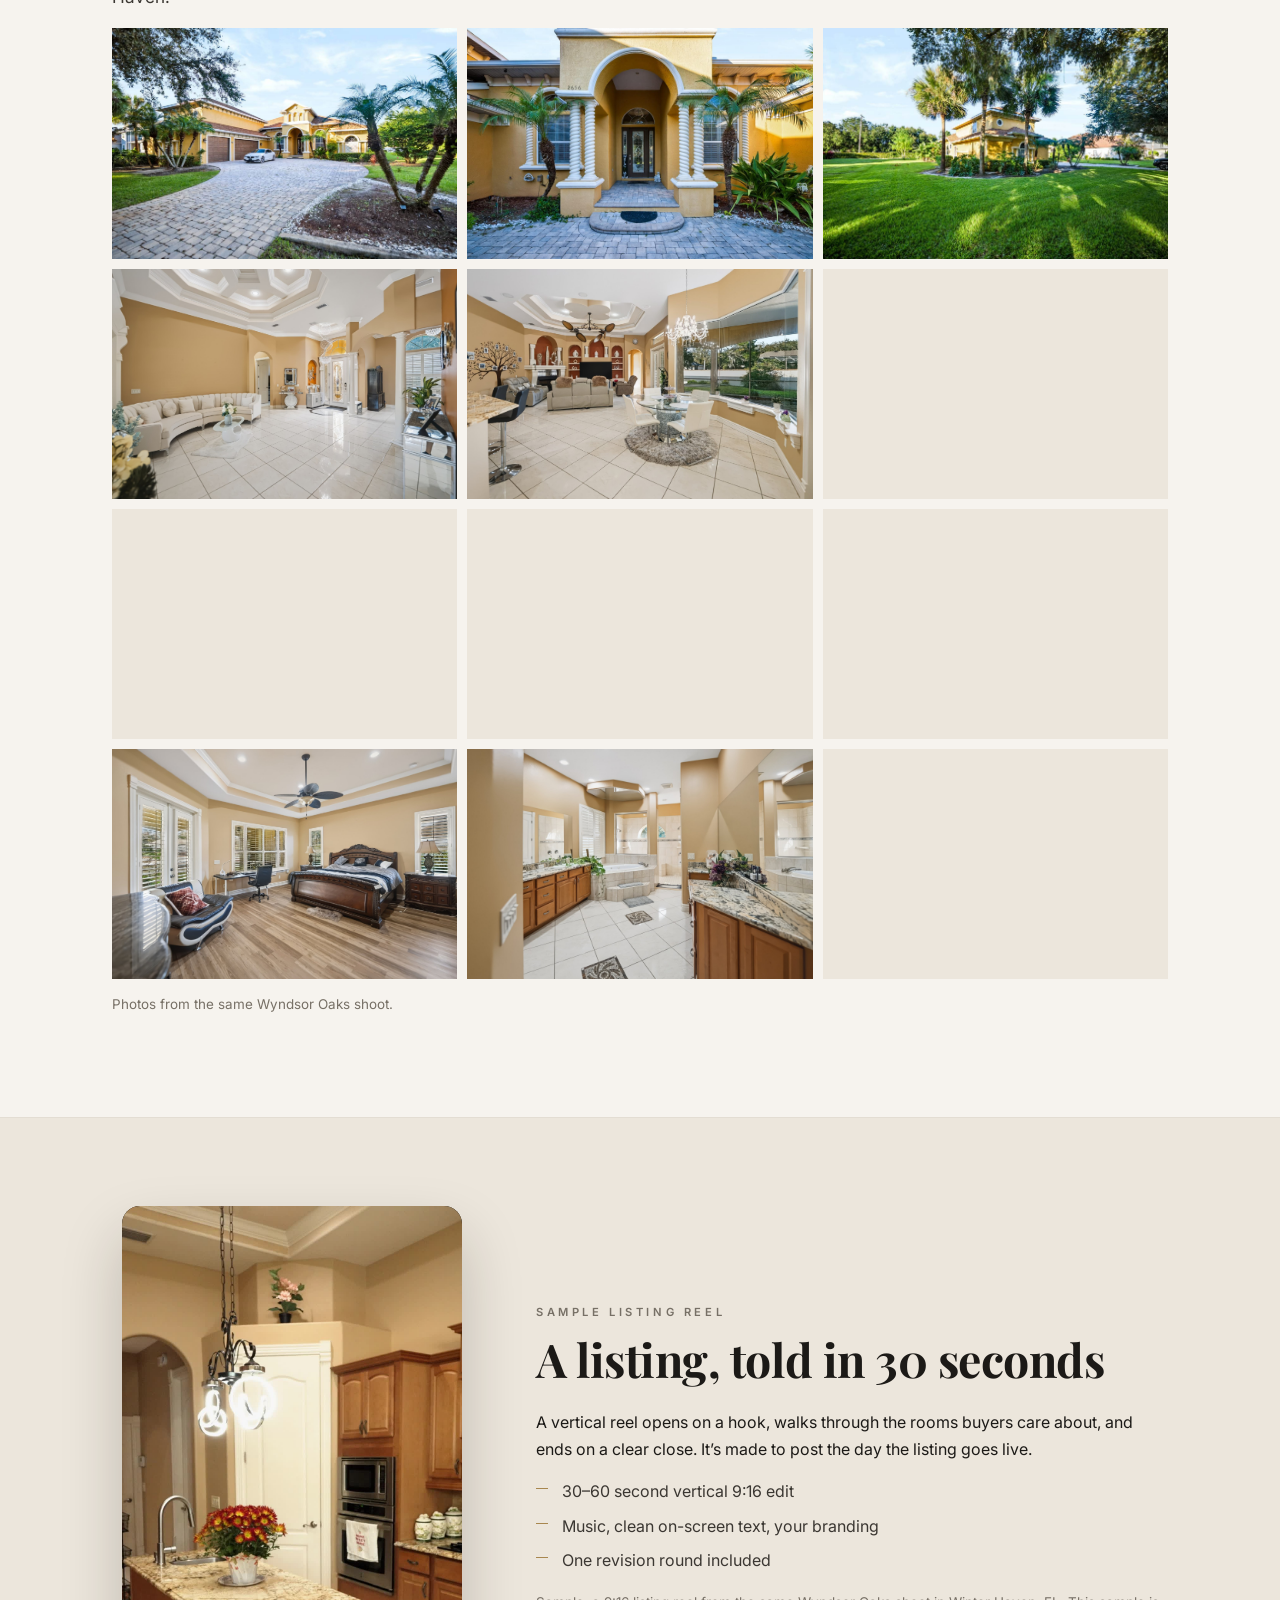
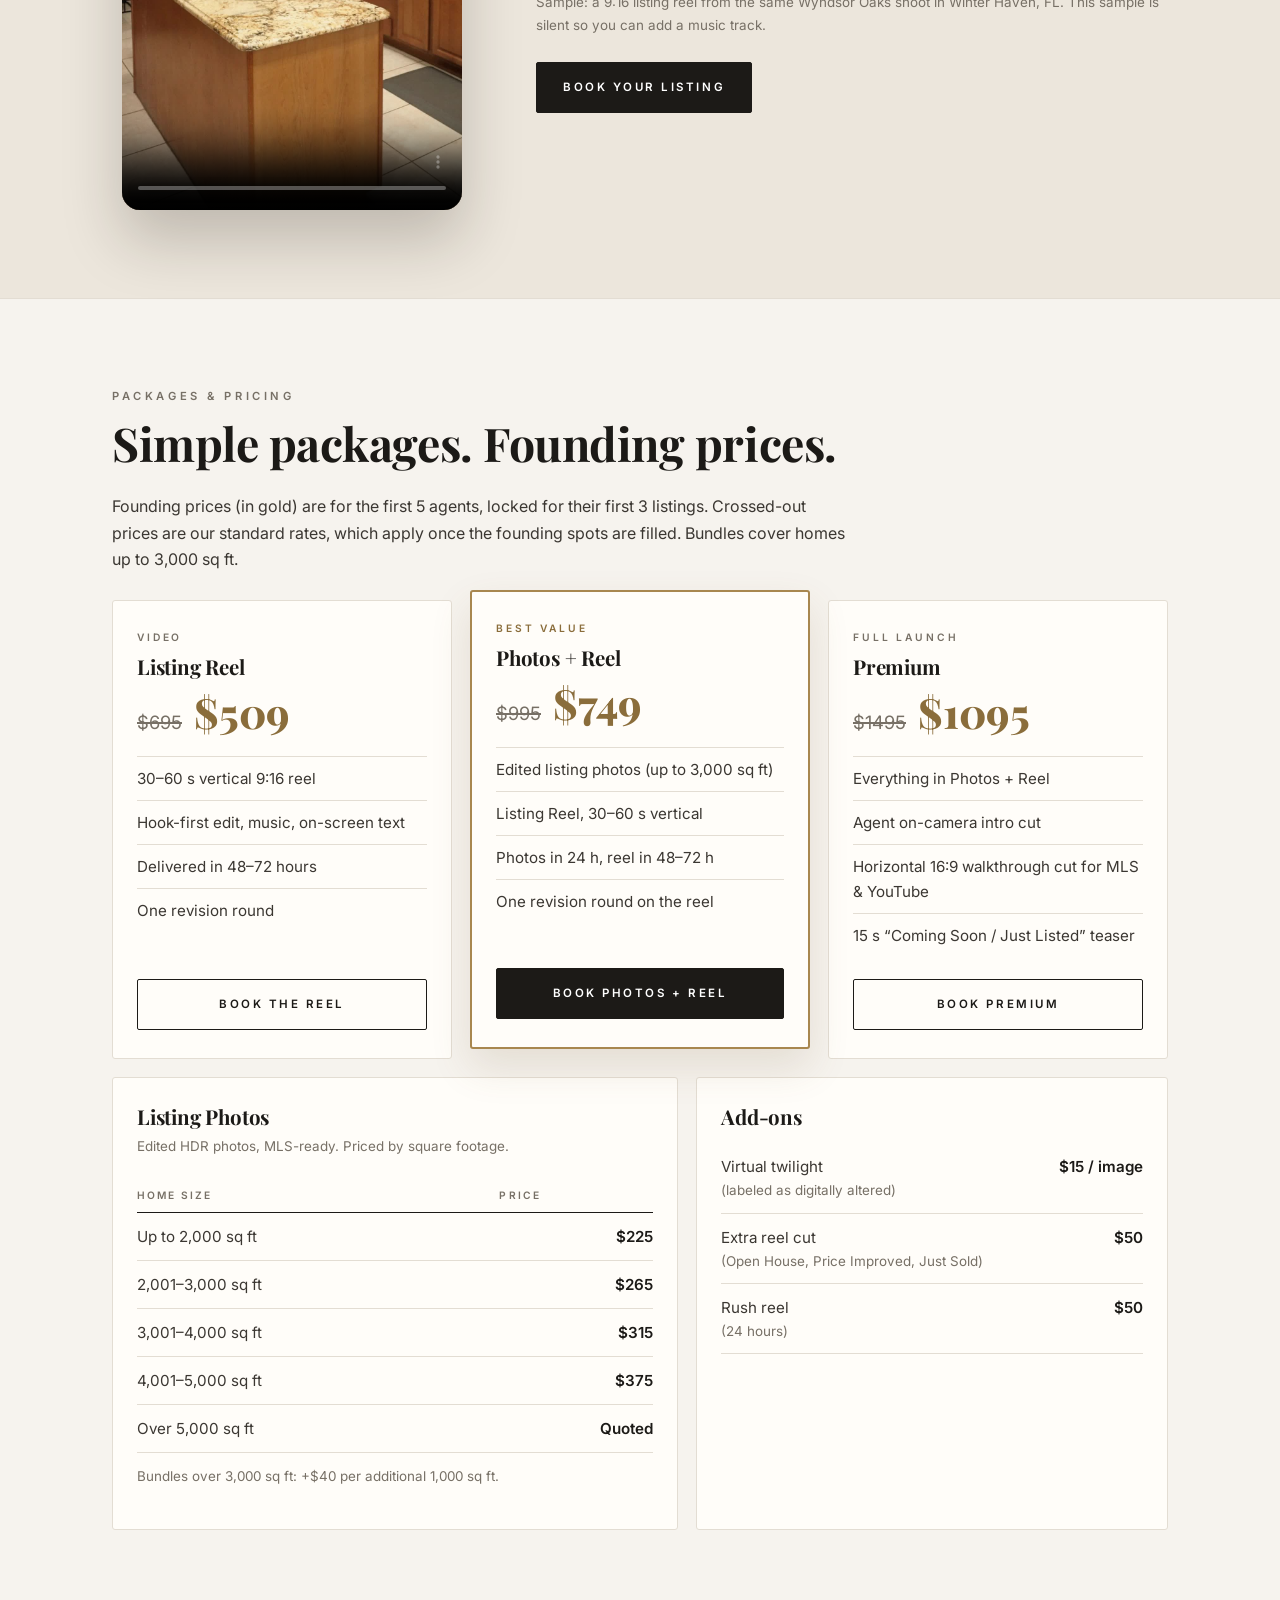
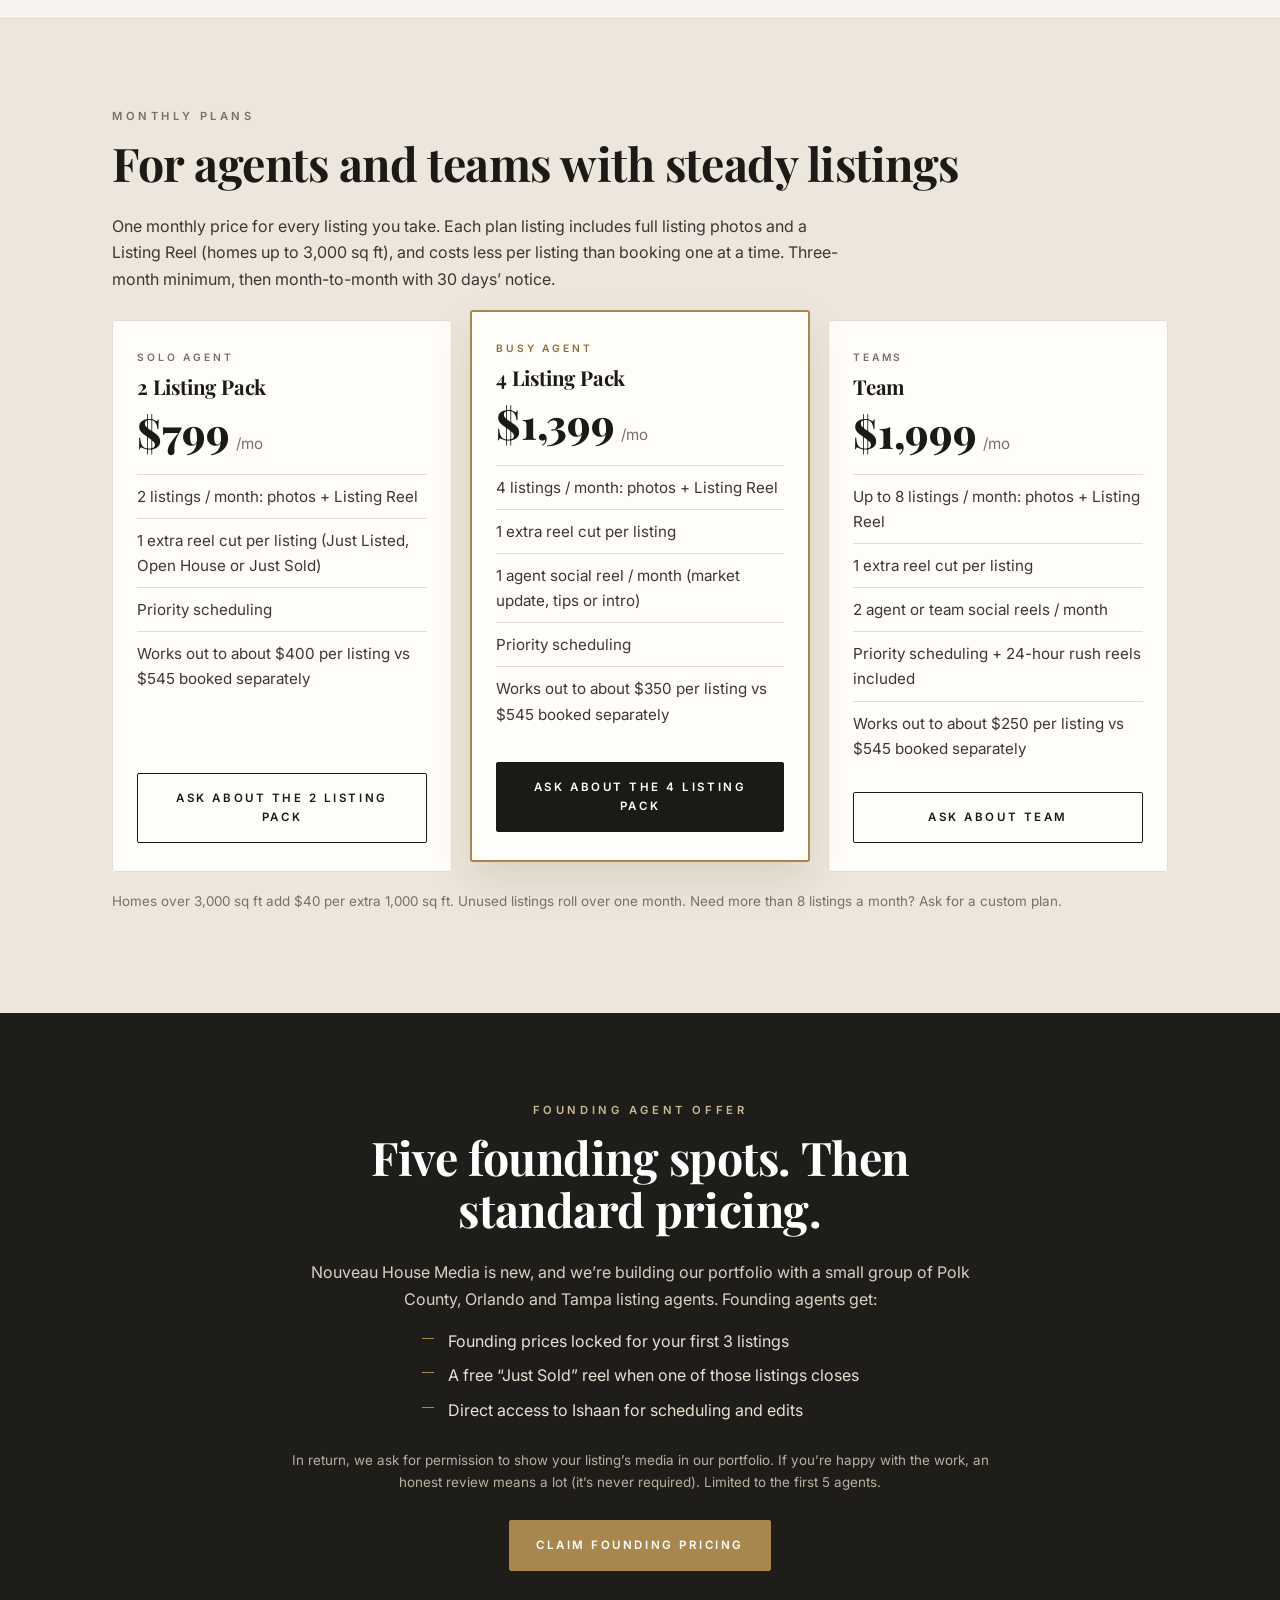
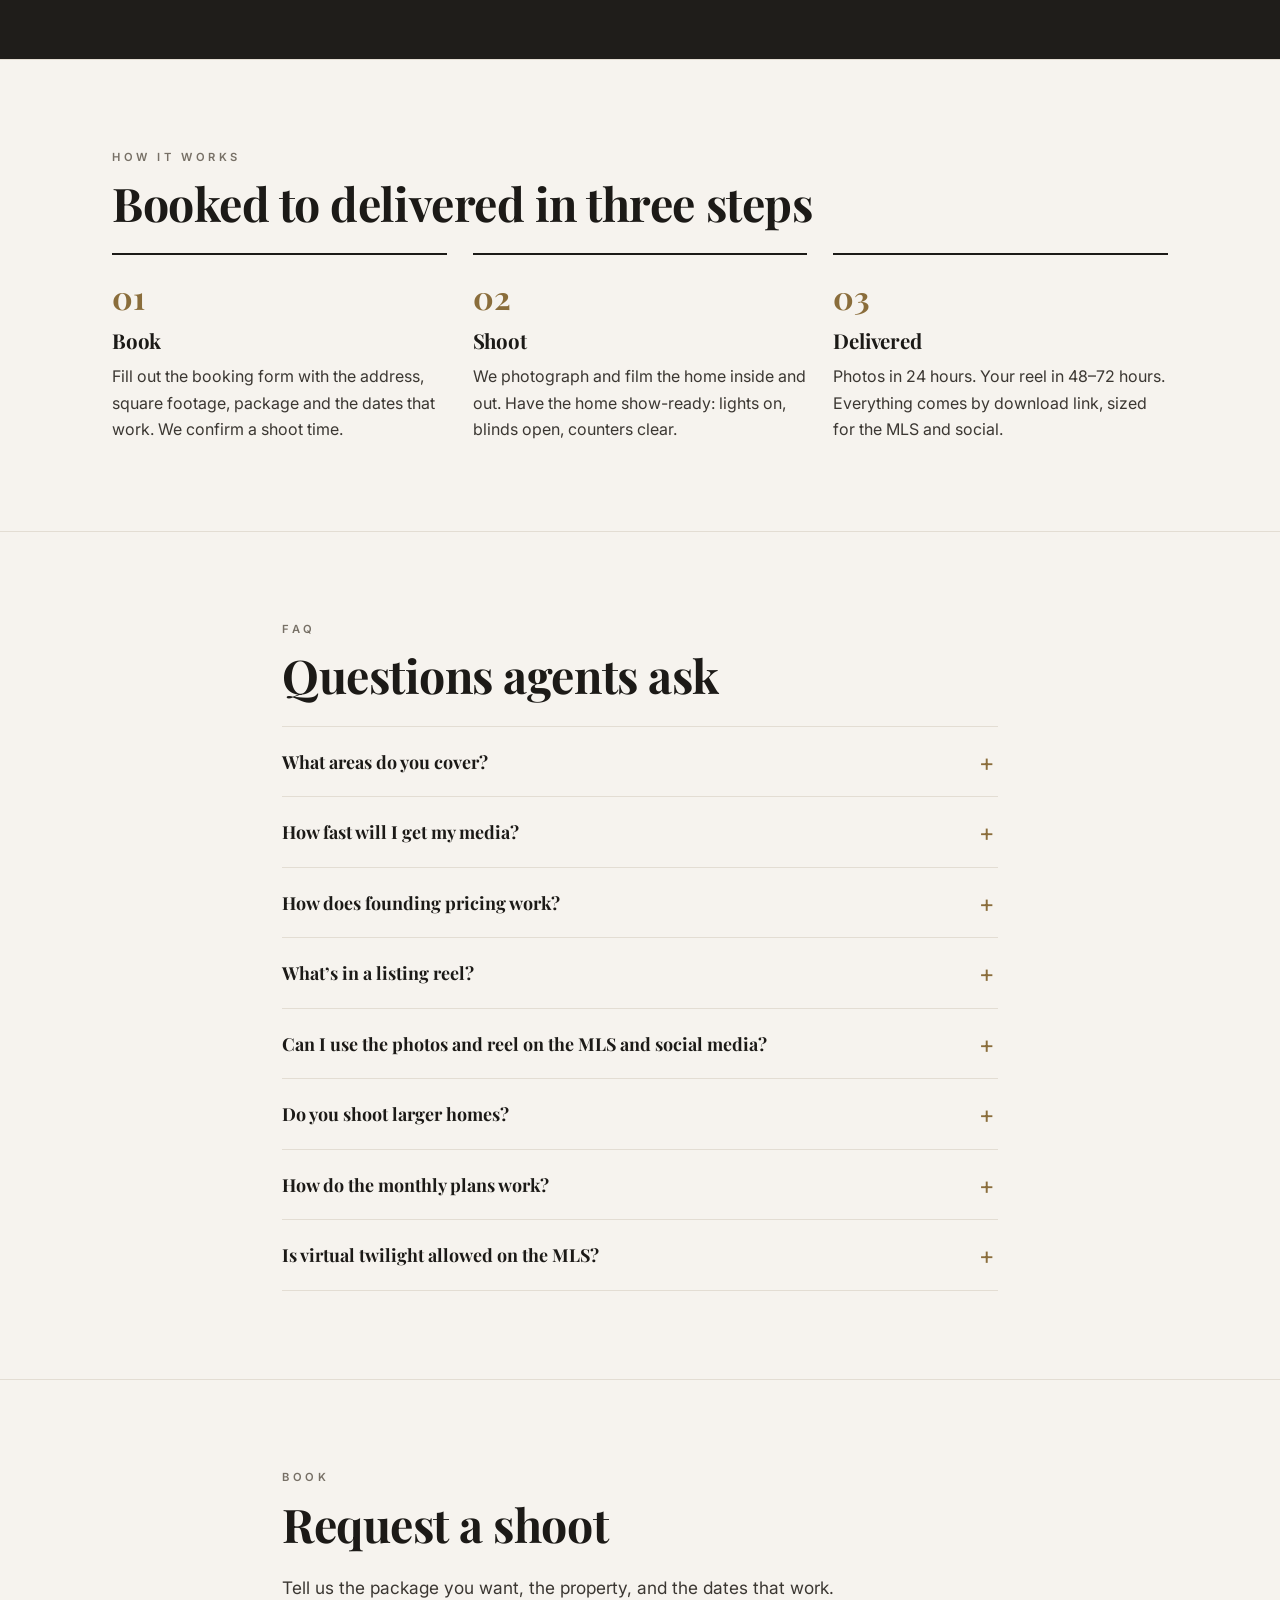
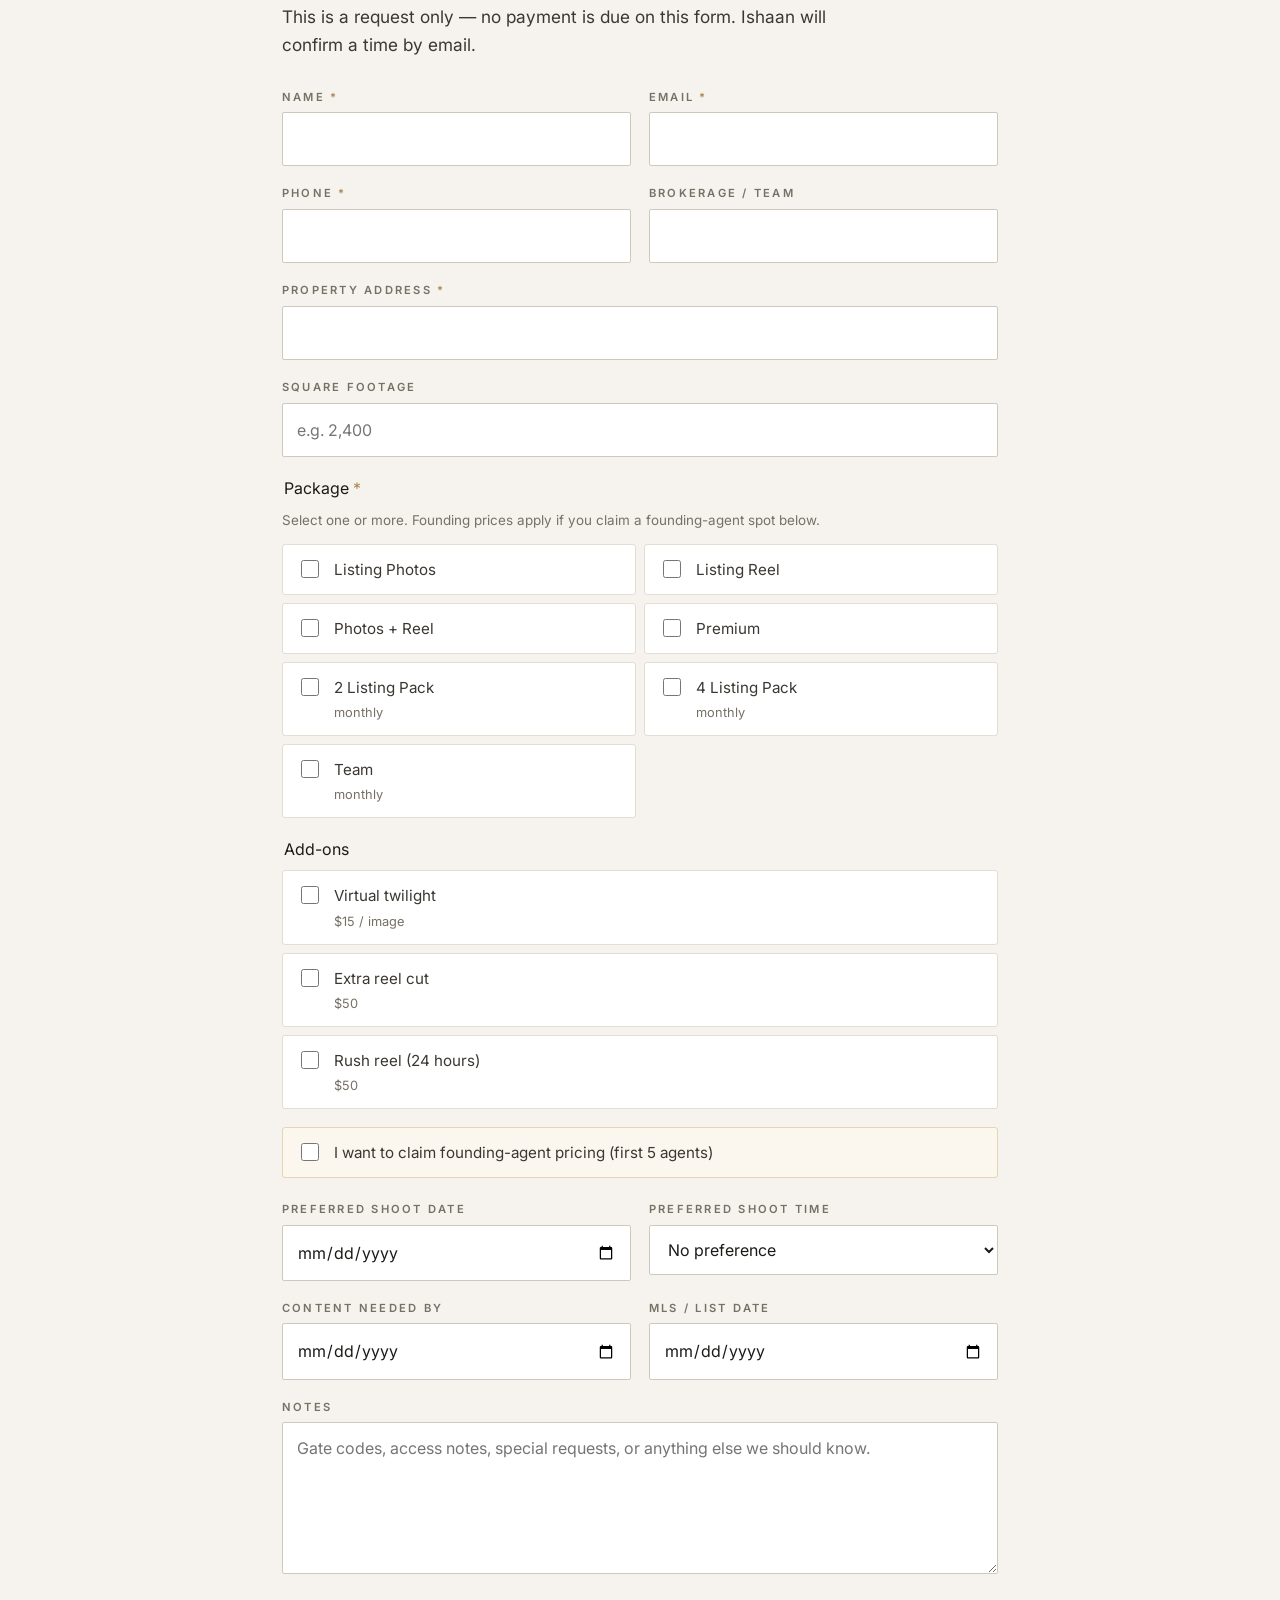
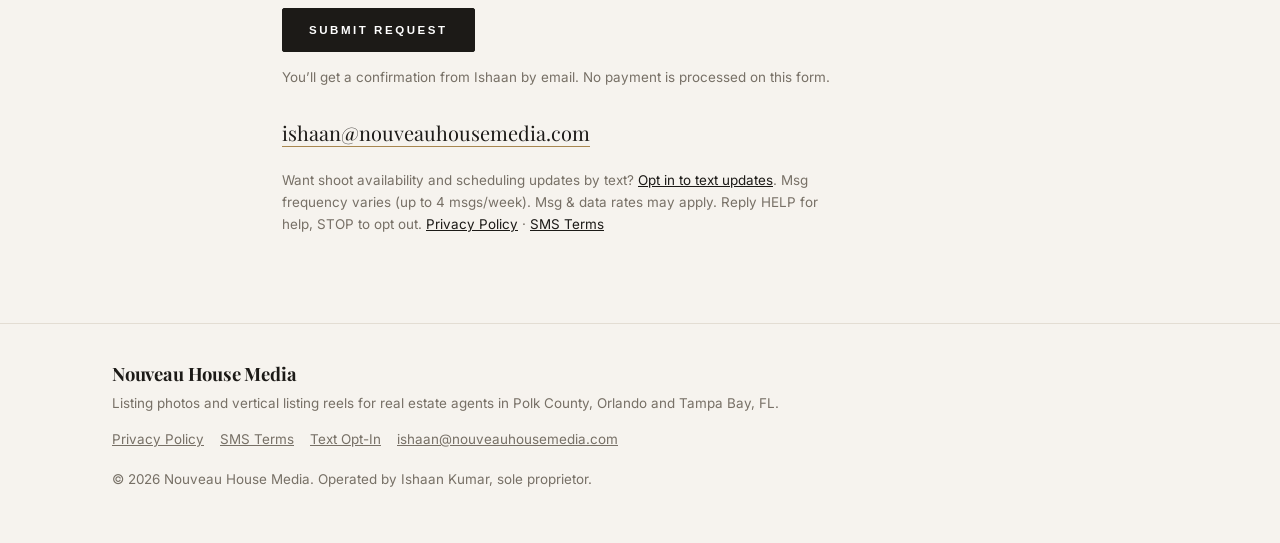
==== commit ad73d967: "24h photo delivery; monthly packs $799/$1,399/$1,999 single price" ====
--- a/index.html
+++ b/index.html
@@ -40,7 +40,7 @@
 <div><h3>Reel-first</h3><p>Every listing can get a 9:16 reel cut for Instagram, TikTok, Facebook and YouTube Shorts, not just a photo set.</p></div>
 <div><h3>Local to Polk</h3><p>Based in Winter Haven and shooting across Polk County, Orlando and the Tampa Bay area.</p></div>
 <div><h3>Published prices</h3><p>No quote forms for standard homes. You know the price before you book.</p></div>
-<div><h3>Fast turnaround</h3><p>Photos in 24&ndash;48 hours. Reels in 48&ndash;72 hours. Ready for launch day.</p></div>
+<div><h3>Fast turnaround</h3><p>Photos in 24 hours. Reels in 48&ndash;72 hours. Ready for launch day.</p></div>
 </div>
 </div></section>
 
@@ -99,7 +99,7 @@
 <p class="tag gold">Best value</p>
 <h3>Photos + Reel</h3>
 <p class="price"><span class="std"><span class="sr">Standard price </span><s>$995</s></span> <span class="fnd"><span class="sr">Founding price </span>$749</span></p>
-<ul><li>Edited listing photos (up to 3,000 sq ft)</li><li>Listing Reel, 30&ndash;60 s vertical</li><li>Photos in 24&ndash;48 h, reel in 48&ndash;72 h</li><li>One revision round on the reel</li></ul>
+<ul><li>Edited listing photos (up to 3,000 sq ft)</li><li>Listing Reel, 30&ndash;60 s vertical</li><li>Photos in 24 h, reel in 48&ndash;72 h</li><li>One revision round on the reel</li></ul>
 <a class="btn full" href="?package=photos-reel#book">Book Photos + Reel</a>
 </article>
 <article class="card">
@@ -146,26 +146,26 @@
 <article class="card">
 <p class="tag">Solo agent</p>
 <h3>2 Listing Pack</h3>
-<p class="price"><span class="std"><span class="sr">Standard monthly price </span><s>$795</s></span> <span class="fnd"><span class="sr">Founding monthly price </span>$449</span><span class="per">/mo</span></p>
-<ul><li>2 listings / month: photos + Listing Reel</li><li>1 extra reel cut per listing (Just Listed, Open House or Just Sold)</li><li>Priority scheduling</li><li>Works out to about $398 per listing vs $545 booked separately</li></ul>
+<p class="price"><span class="cur">$799</span><span class="per">/mo</span></p>
+<ul><li>2 listings / month: photos + Listing Reel</li><li>1 extra reel cut per listing (Just Listed, Open House or Just Sold)</li><li>Priority scheduling</li><li>Works out to about $400 per listing vs $545 booked separately</li></ul>
 <a class="btn ghost full" href="?package=pack-2#book">Ask about the 2 Listing Pack</a>
 </article>
 <article class="card featured">
 <p class="tag gold">Busy agent</p>
 <h3>4 Listing Pack</h3>
-<p class="price"><span class="std"><span class="sr">Standard monthly price </span><s>$1,495</s></span> <span class="fnd"><span class="sr">Founding monthly price </span>$849</span><span class="per">/mo</span></p>
-<ul><li>4 listings / month: photos + Listing Reel</li><li>1 extra reel cut per listing</li><li>1 agent social reel / month (market update, tips or intro)</li><li>Priority scheduling</li><li>Works out to about $374 per listing vs $545 booked separately</li></ul>
+<p class="price"><span class="cur">$1,399</span><span class="per">/mo</span></p>
+<ul><li>4 listings / month: photos + Listing Reel</li><li>1 extra reel cut per listing</li><li>1 agent social reel / month (market update, tips or intro)</li><li>Priority scheduling</li><li>Works out to about $350 per listing vs $545 booked separately</li></ul>
 <a class="btn full" href="?package=pack-4#book">Ask about the 4 Listing Pack</a>
 </article>
 <article class="card">
 <p class="tag">Teams</p>
 <h3>Team</h3>
-<p class="price"><span class="std"><span class="sr">Standard monthly price </span><s>$2,795</s></span> <span class="fnd"><span class="sr">Founding monthly price </span>$1,595</span><span class="per">/mo</span></p>
-<ul><li>Up to 8 listings / month: photos + Listing Reel</li><li>1 extra reel cut per listing</li><li>2 agent or team social reels / month</li><li>Priority scheduling + 24-hour rush reels included</li><li>Works out to about $349 per listing vs $545 booked separately</li></ul>
+<p class="price"><span class="cur">$1,999</span><span class="per">/mo</span></p>
+<ul><li>Up to 8 listings / month: photos + Listing Reel</li><li>1 extra reel cut per listing</li><li>2 agent or team social reels / month</li><li>Priority scheduling + 24-hour rush reels included</li><li>Works out to about $250 per listing vs $545 booked separately</li></ul>
 <a class="btn ghost full" href="?package=team#book">Ask about Team</a>
 </article>
 </div>
-<p class="small">Gold prices are founding monthly rates, open to the 5 founding agents and locked for the first 3 months. Homes over 3,000 sq ft add $40 per extra 1,000 sq ft. Unused listings roll over one month. Need more than 8 listings a month? Ask for a custom plan.</p>
+<p class="small">Homes over 3,000 sq ft add $40 per extra 1,000 sq ft. Unused listings roll over one month. Need more than 8 listings a month? Ask for a custom plan.</p>
 </div></section>
 
 <section id="founding" class="founding"><div class="wrap narrow center">
@@ -187,7 +187,7 @@
 <ol class="steps">
 <li><h3>Book</h3><p>Fill out the booking form with the address, square footage, package and the dates that work. We confirm a shoot time.</p></li>
 <li><h3>Shoot</h3><p>We photograph and film the home inside and out. Have the home show-ready: lights on, blinds open, counters clear.</p></li>
-<li><h3>Delivered</h3><p>Photos in 24&ndash;48 hours. Your reel in 48&ndash;72 hours. Everything comes by download link, sized for the MLS and social.</p></li>
+<li><h3>Delivered</h3><p>Photos in 24 hours. Your reel in 48&ndash;72 hours. Everything comes by download link, sized for the MLS and social.</p></li>
 </ol>
 </div></section>
 
@@ -195,7 +195,7 @@
 <p class="eyebrow">FAQ</p>
 <h2>Questions agents ask</h2>
 <details><summary>What areas do you cover?</summary><p>Polk County (Lakeland, Winter Haven, Davenport, Haines City and nearby), the Orlando area and the Tampa Bay area. For Orlando and Tampa Bay addresses, any travel fee is confirmed before you book. If you&rsquo;re unsure about an address, email it and we&rsquo;ll confirm.</p></details>
-<details><summary>How fast will I get my media?</summary><p>Photos are delivered in 24&ndash;48 hours and reels in 48&ndash;72 hours after the shoot. Need the reel sooner? Add the 24-hour rush for $50.</p></details>
+<details><summary>How fast will I get my media?</summary><p>Photos are delivered in 24 hours and reels in 48&ndash;72 hours after the shoot. Need the reel sooner? Add the 24-hour rush for $50.</p></details>
 <details><summary>How does founding pricing work?</summary><p>The first 5 agents who book get the founding price on every package for their first 3 listings, plus a free &ldquo;Just Sold&rdquo; reel when one of those listings closes. In return we ask for permission to show the work in our portfolio. An honest review is appreciated but never required.</p></details>
 <details><summary>What&rsquo;s in a listing reel?</summary><p>A 30&ndash;60 second vertical video (9:16) with a hook, the key rooms and features, music, on-screen text and a call to action. It&rsquo;s sized for Instagram Reels, TikTok, Facebook and YouTube Shorts. One revision round is included.</p></details>
 <details><summary>Can I use the photos and reel on the MLS and social media?</summary><p>Yes. The media is delivered for marketing that listing on the MLS, your website and your social channels.</p></details>
--- a/assets/style.css
+++ b/assets/style.css
@@ -89,6 +89,7 @@
 .price{display:flex;align-items:baseline;gap:12px;margin:2px 0 18px}
 .price .std s{color:var(--muted);font-size:1.15rem;text-decoration-thickness:1.5px}
 .price .fnd{font-family:"Playfair Display",Georgia,serif;font-weight:800;font-size:2.6rem;line-height:1;color:var(--gold-d)}
+.price .cur{font-family:"Playfair Display",Georgia,serif;font-weight:800;font-size:2.6rem;line-height:1;color:var(--ink,#1c1a17)}
 .split{display:grid;gap:18px;margin-top:18px}
 .table-card h3{margin-bottom:.3em}
 .ptable{width:100%;border-collapse:collapse;margin:8px 0 12px;font-size:.95rem}
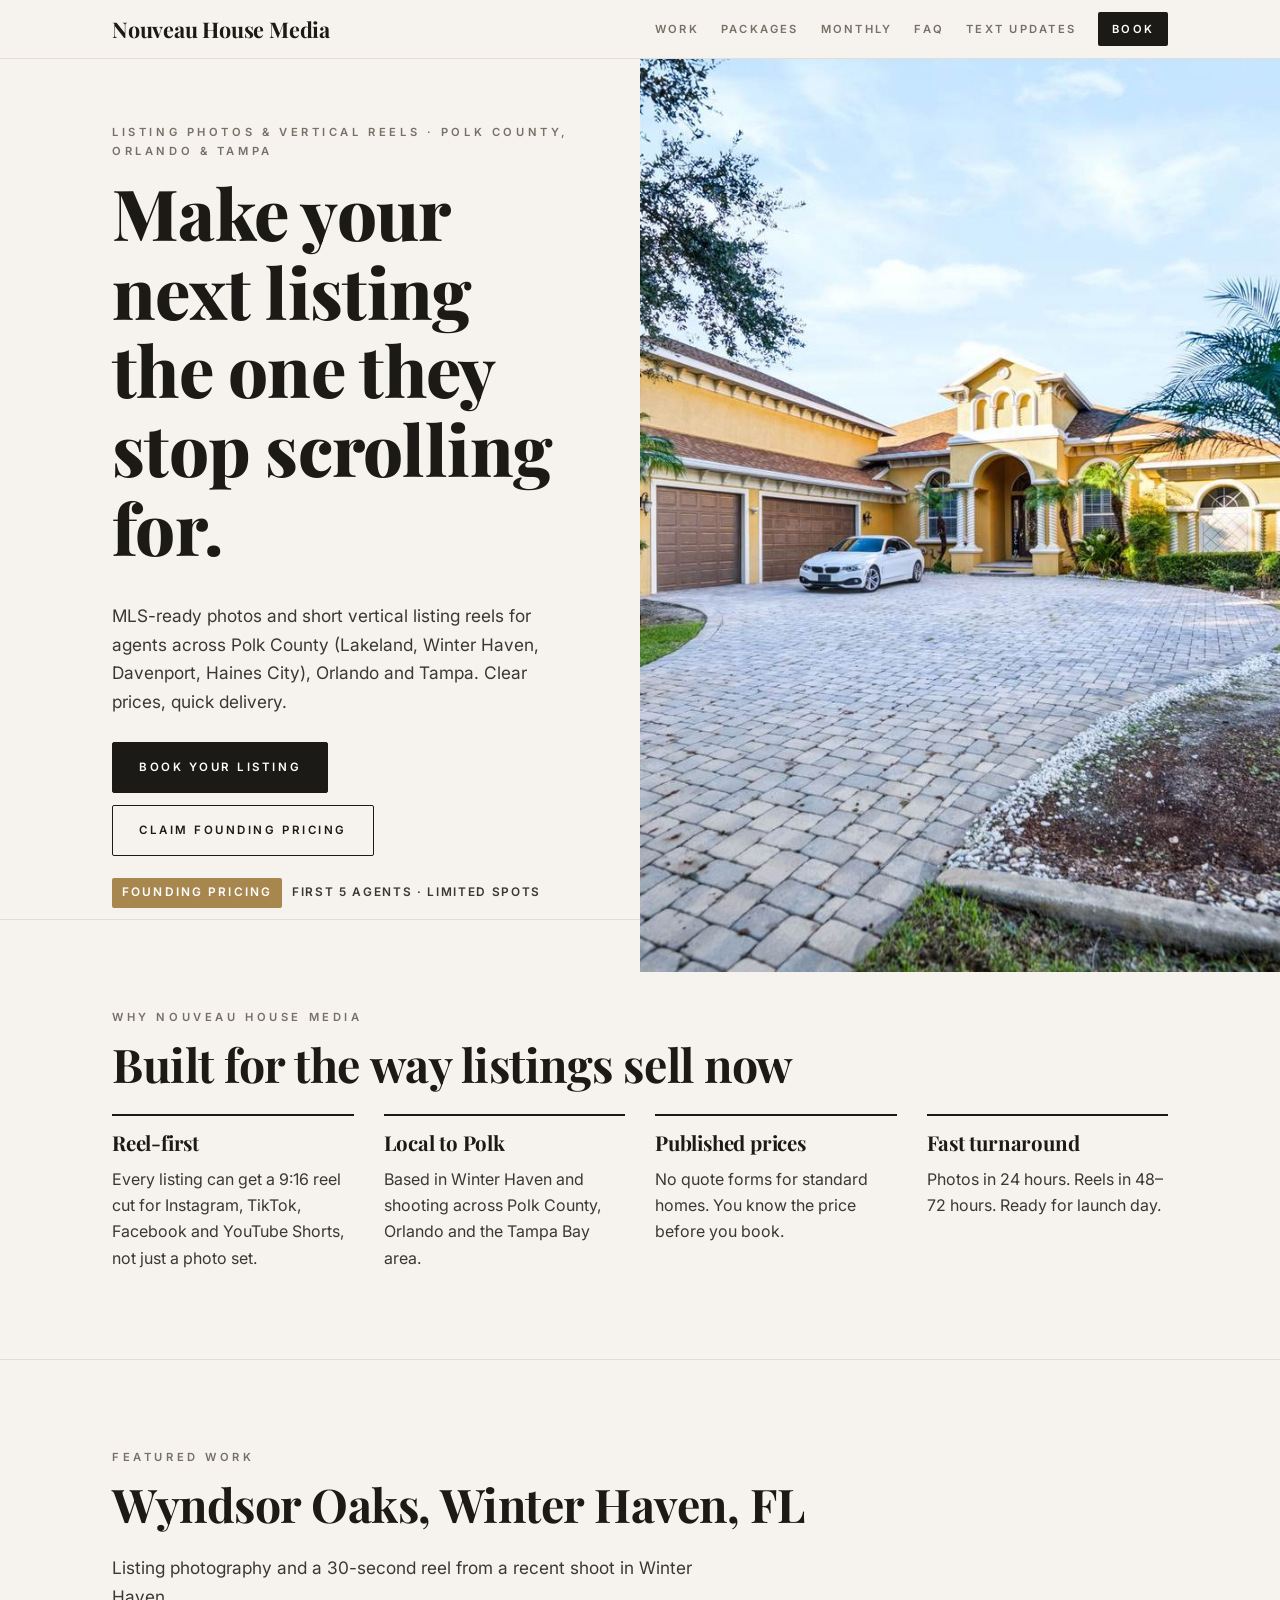
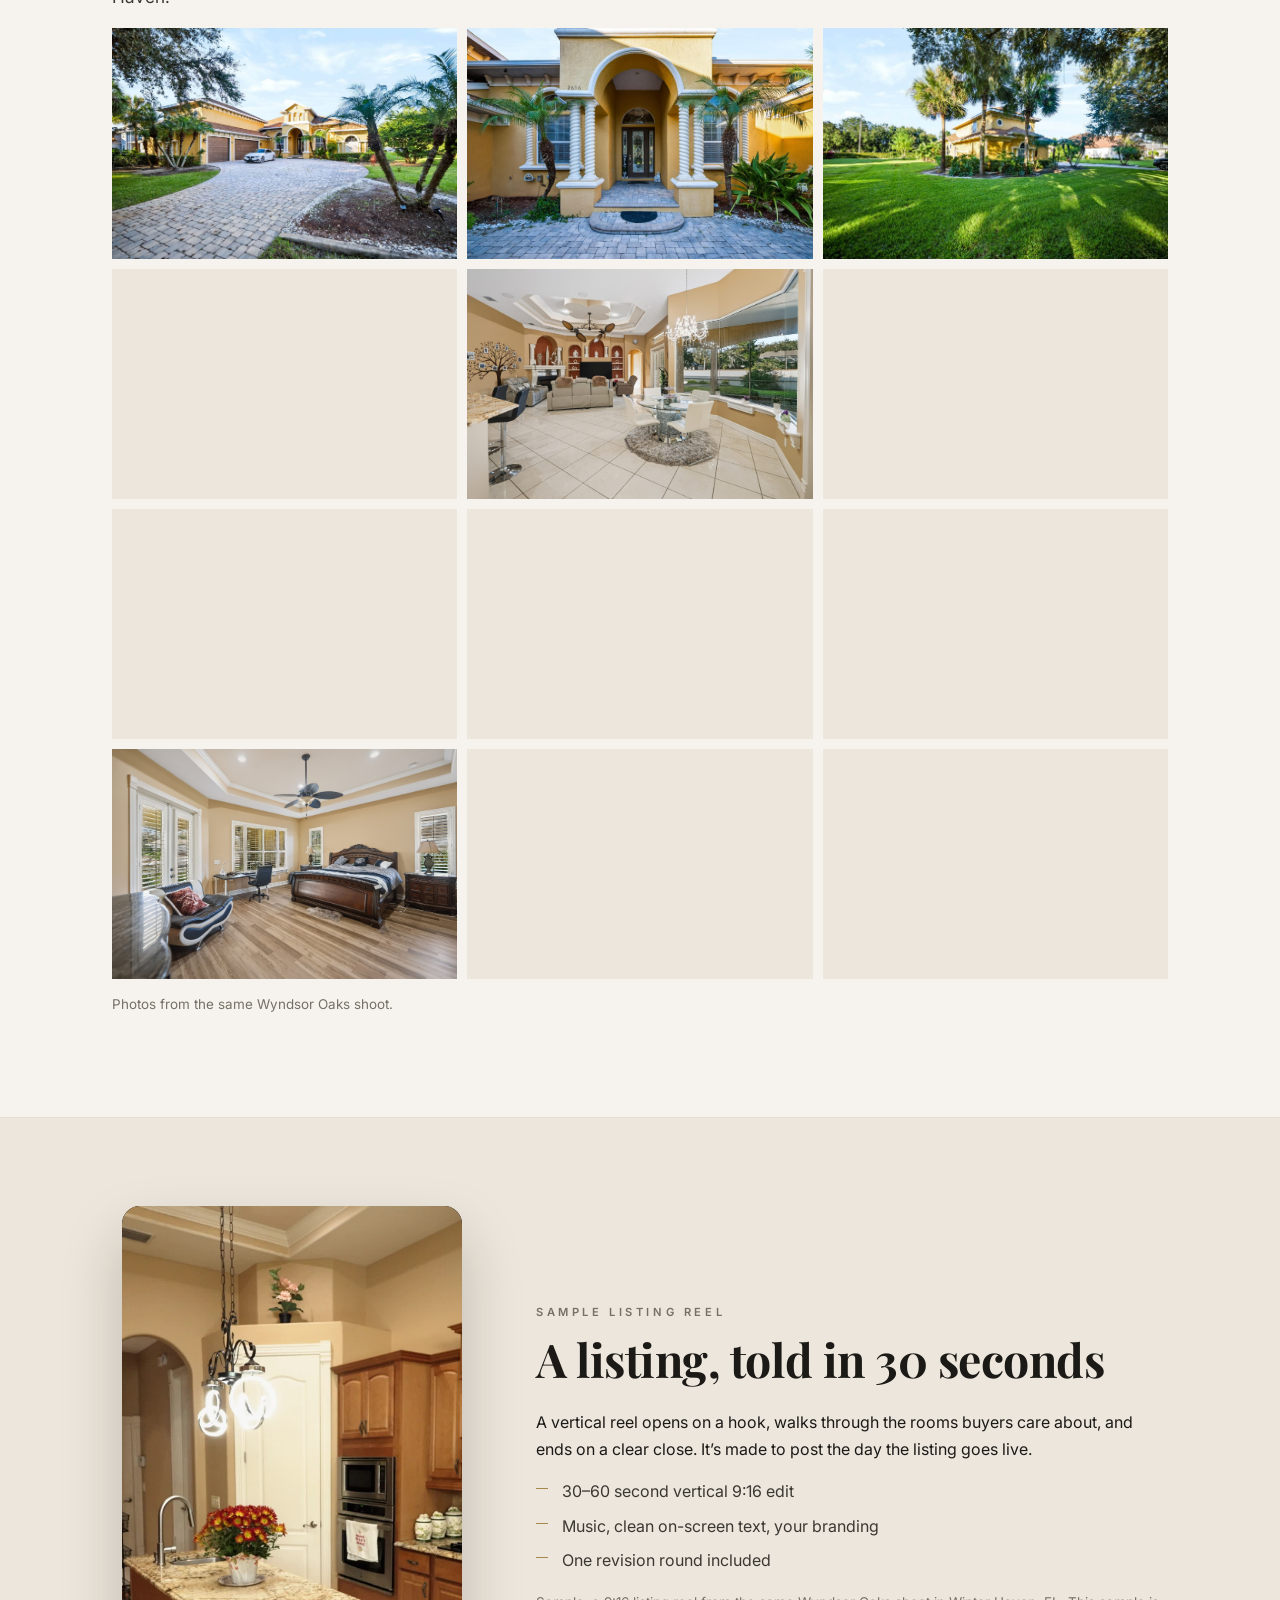
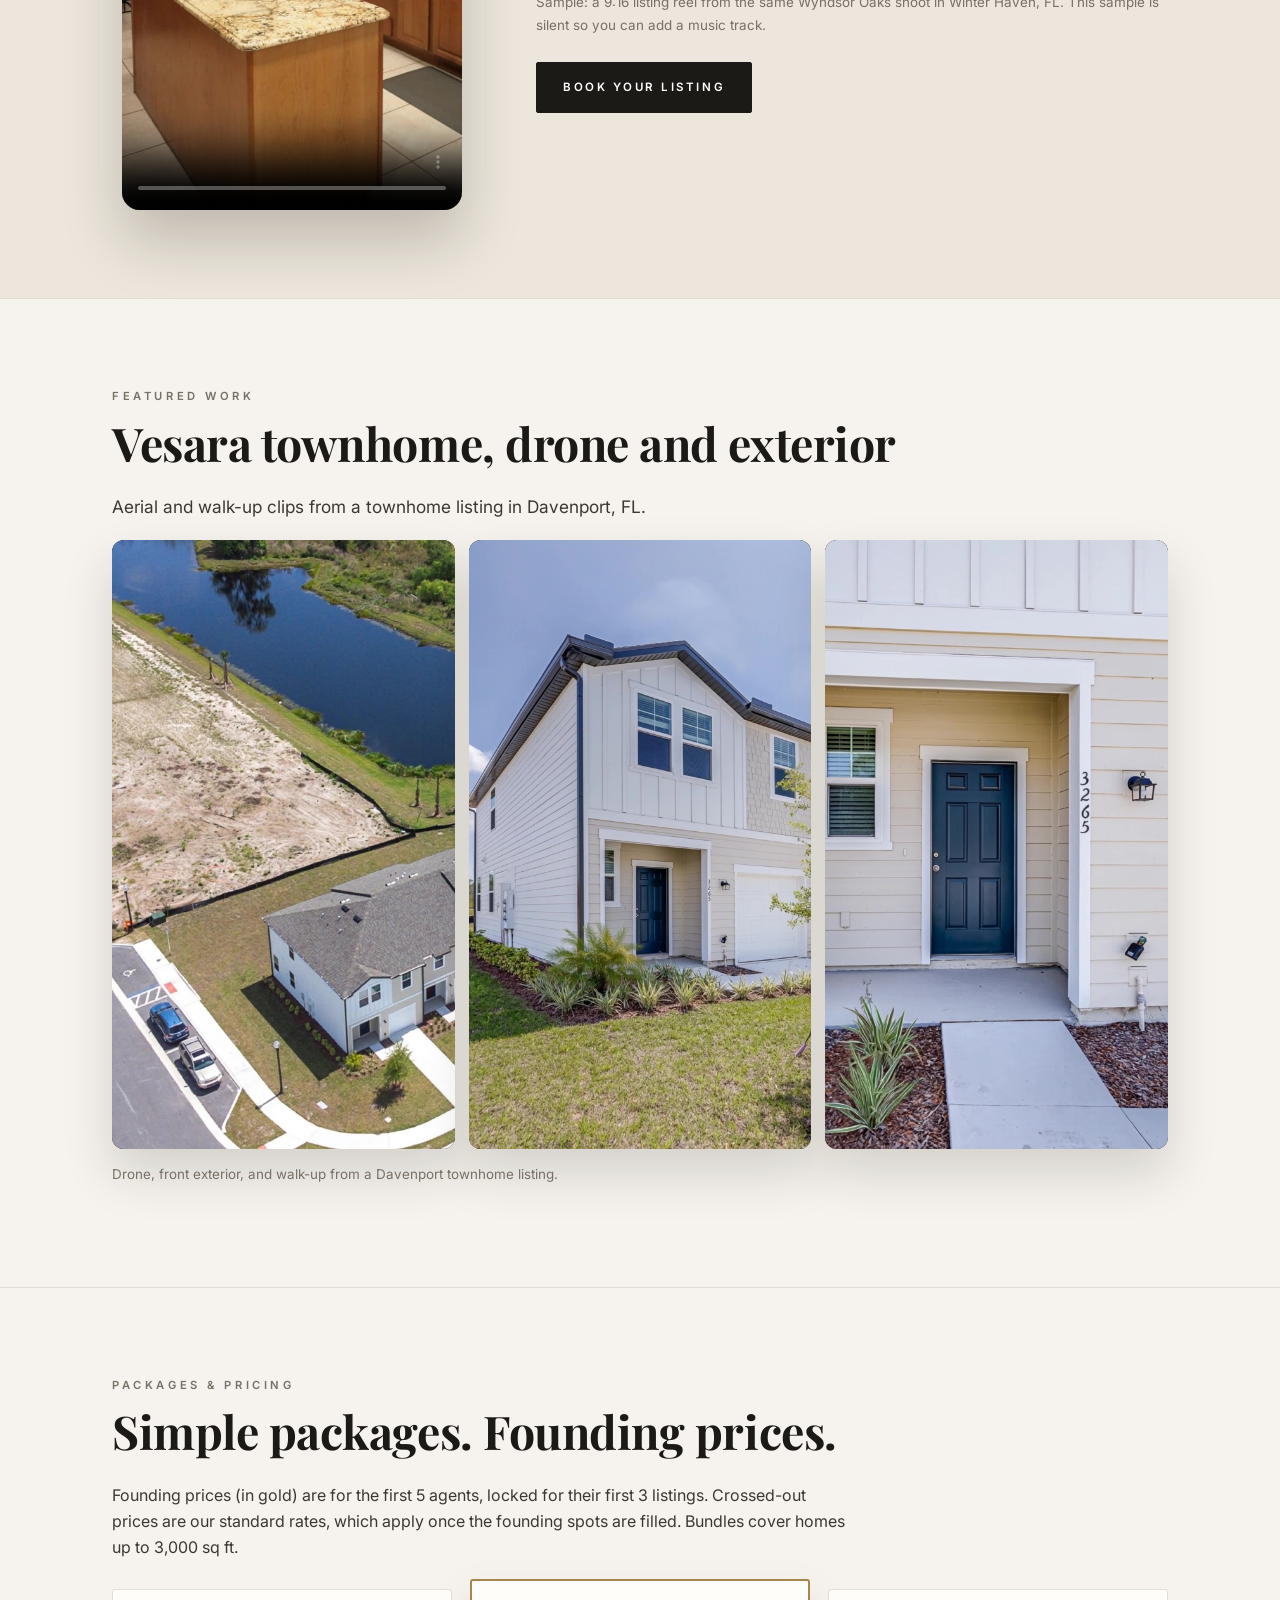
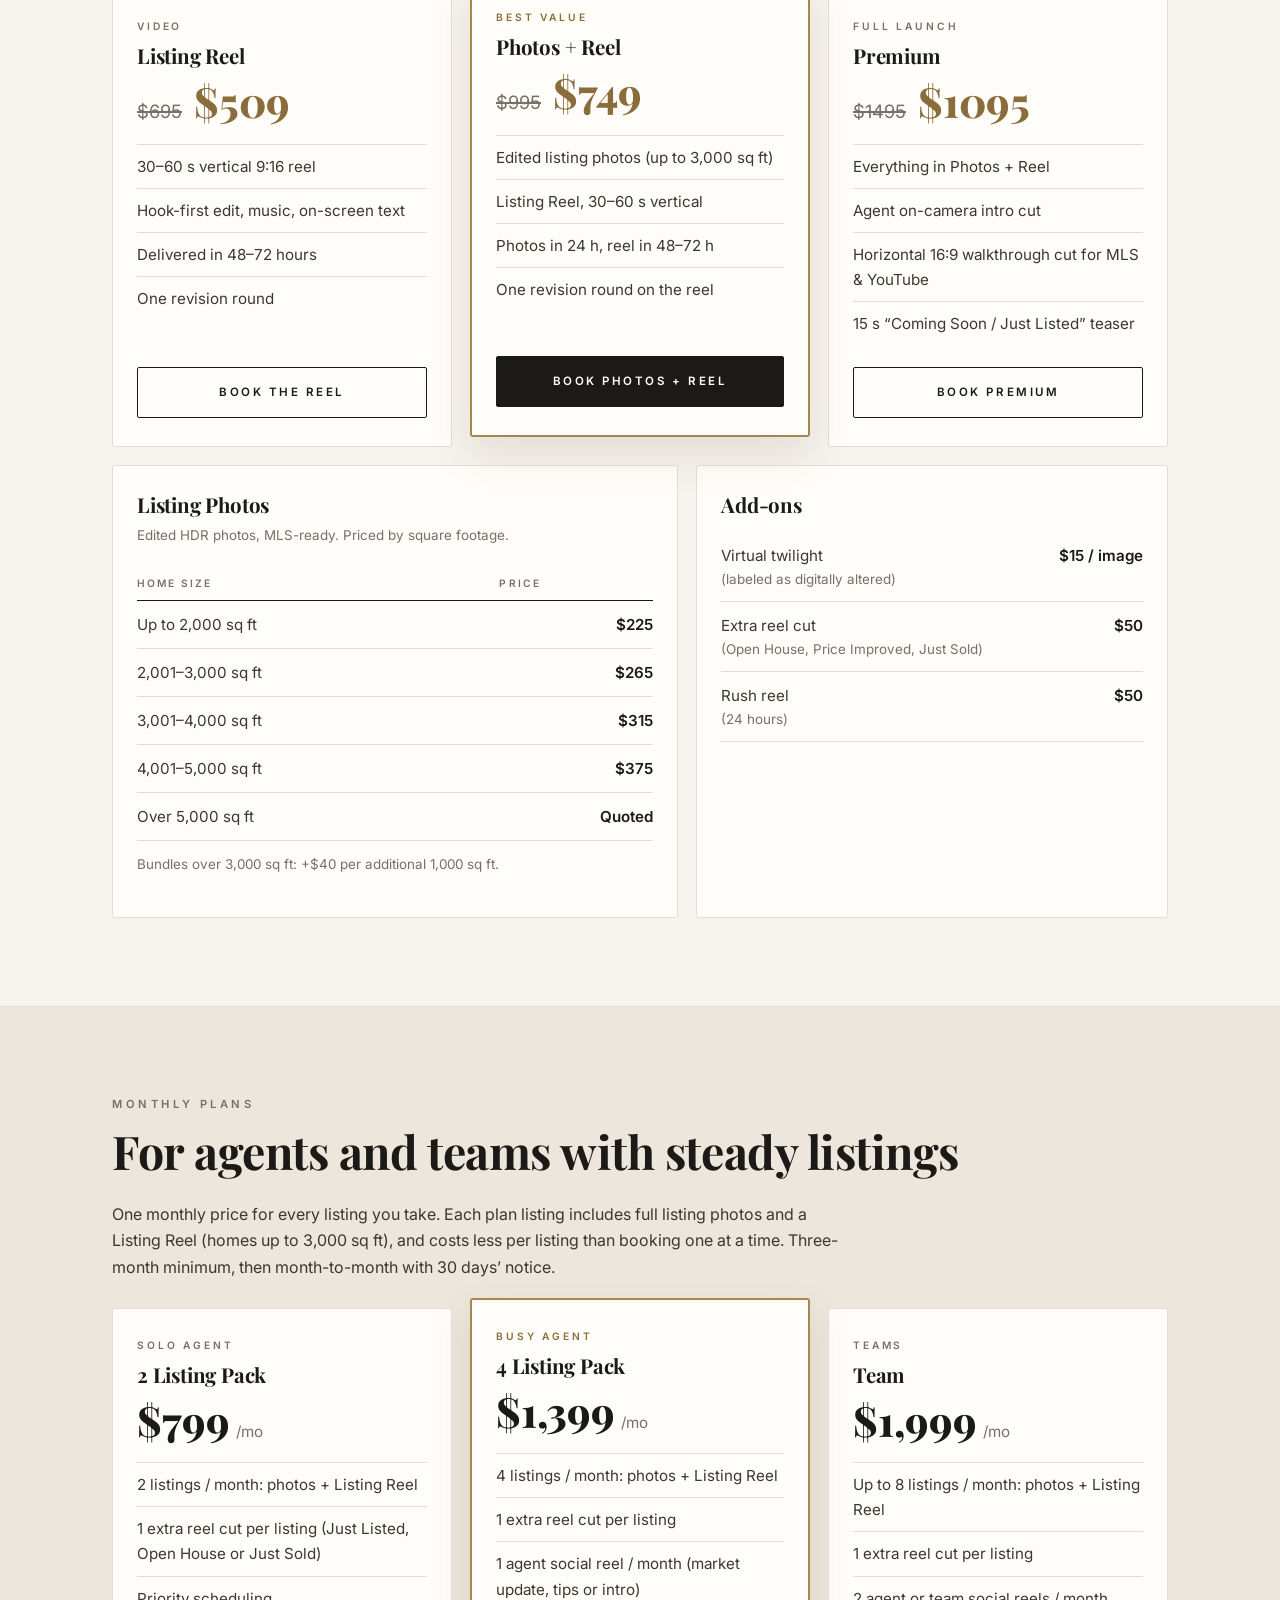
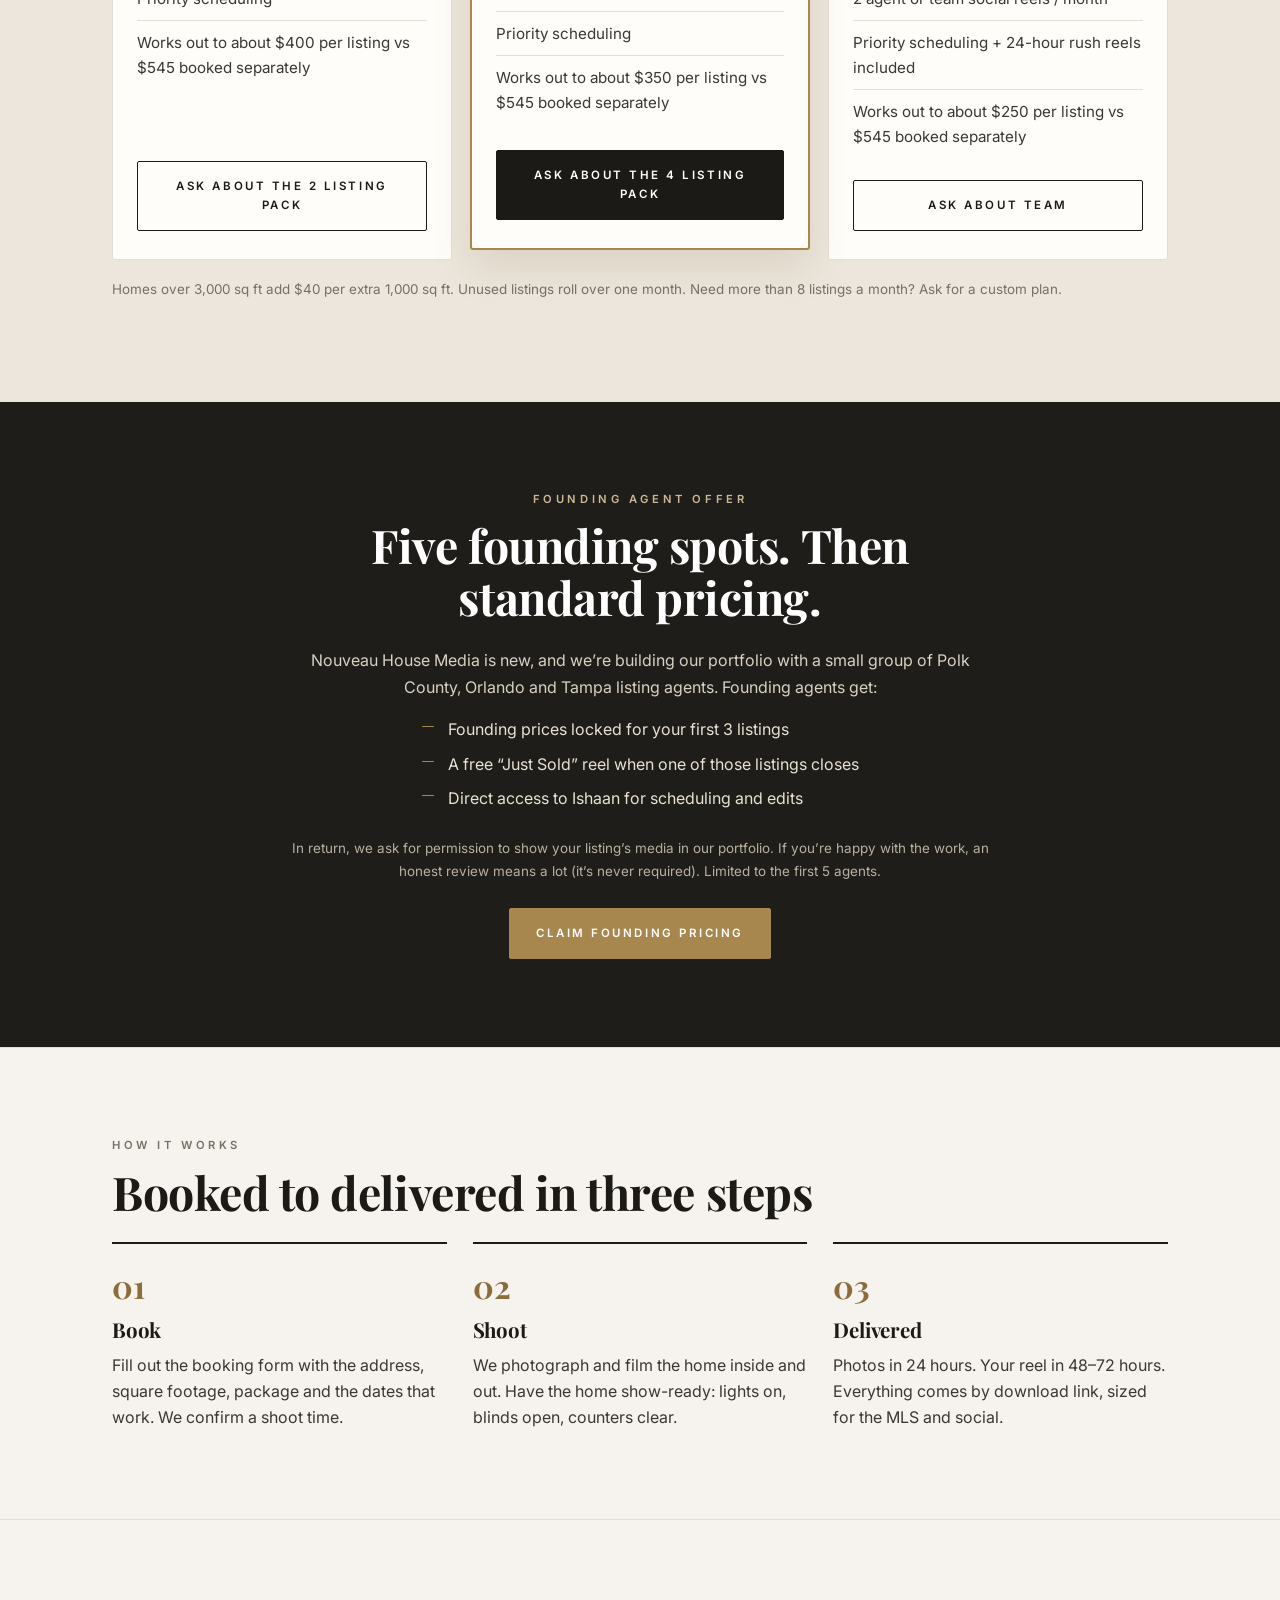
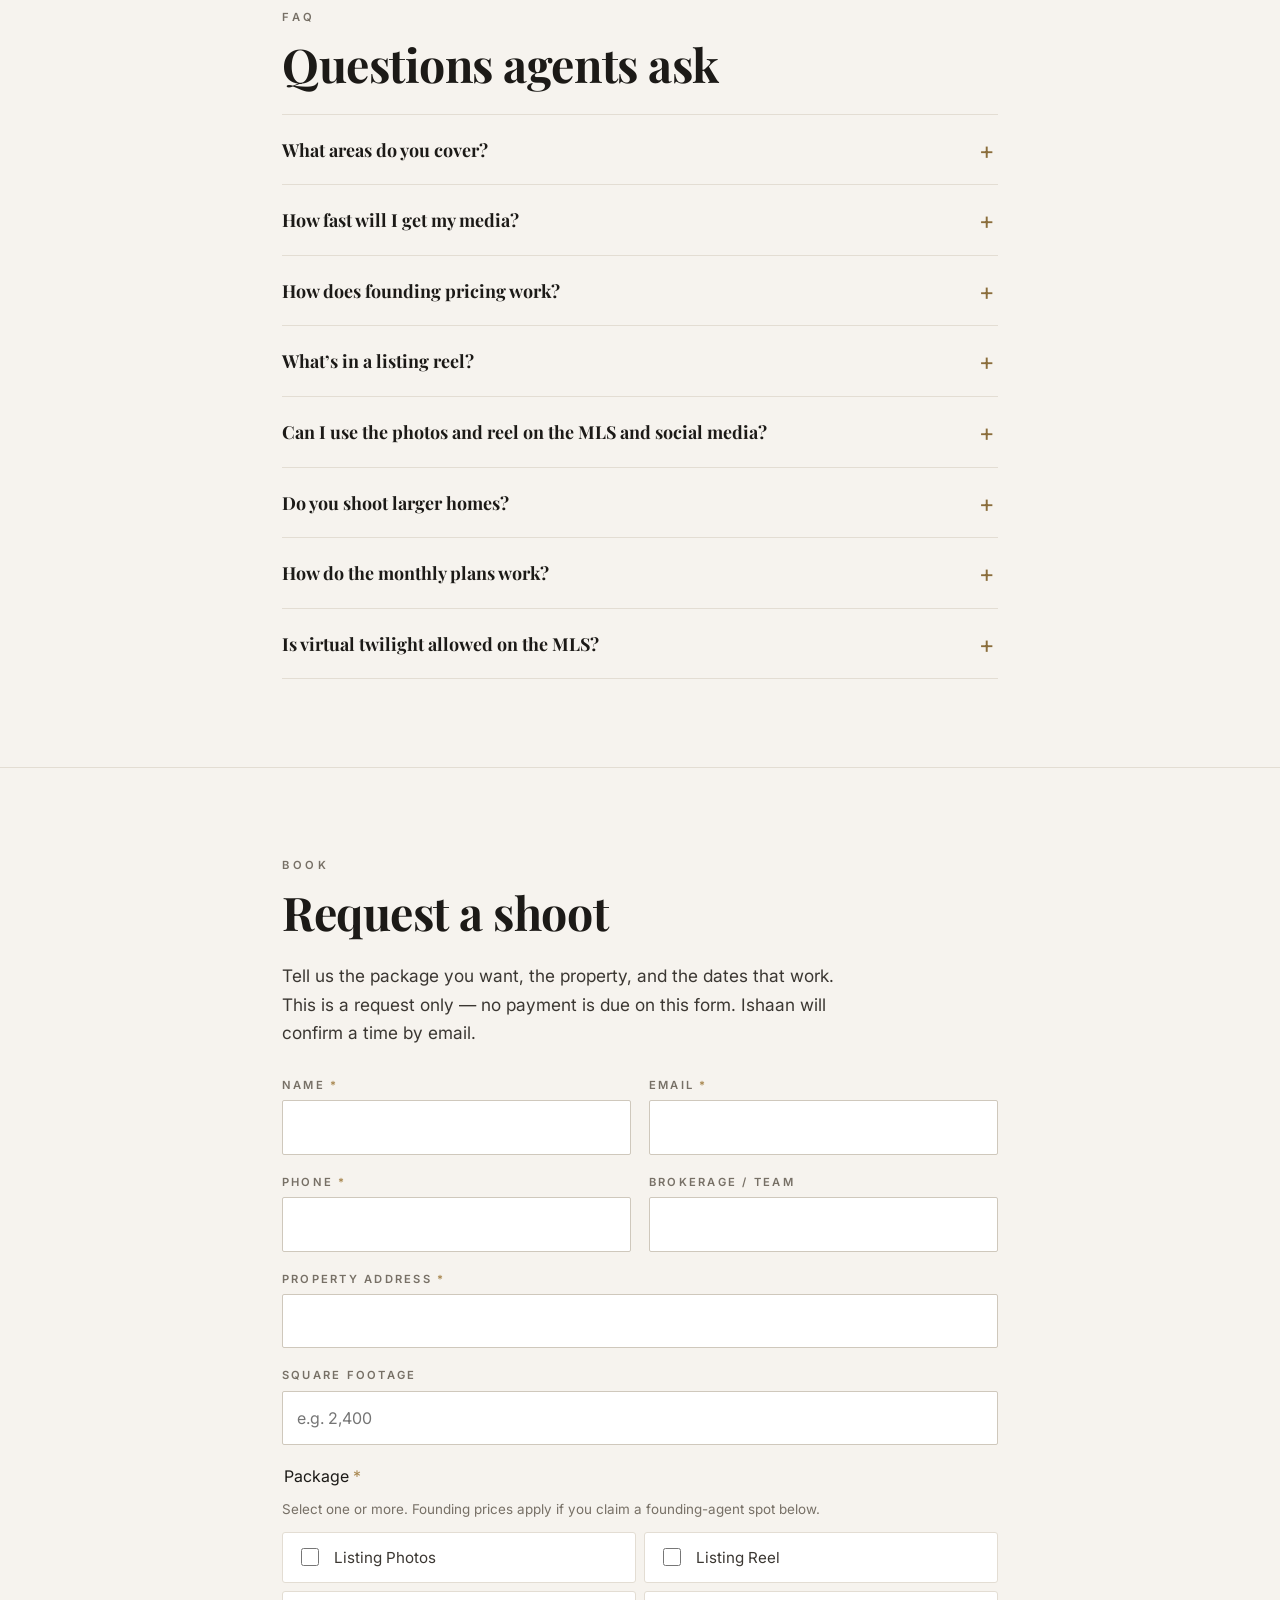
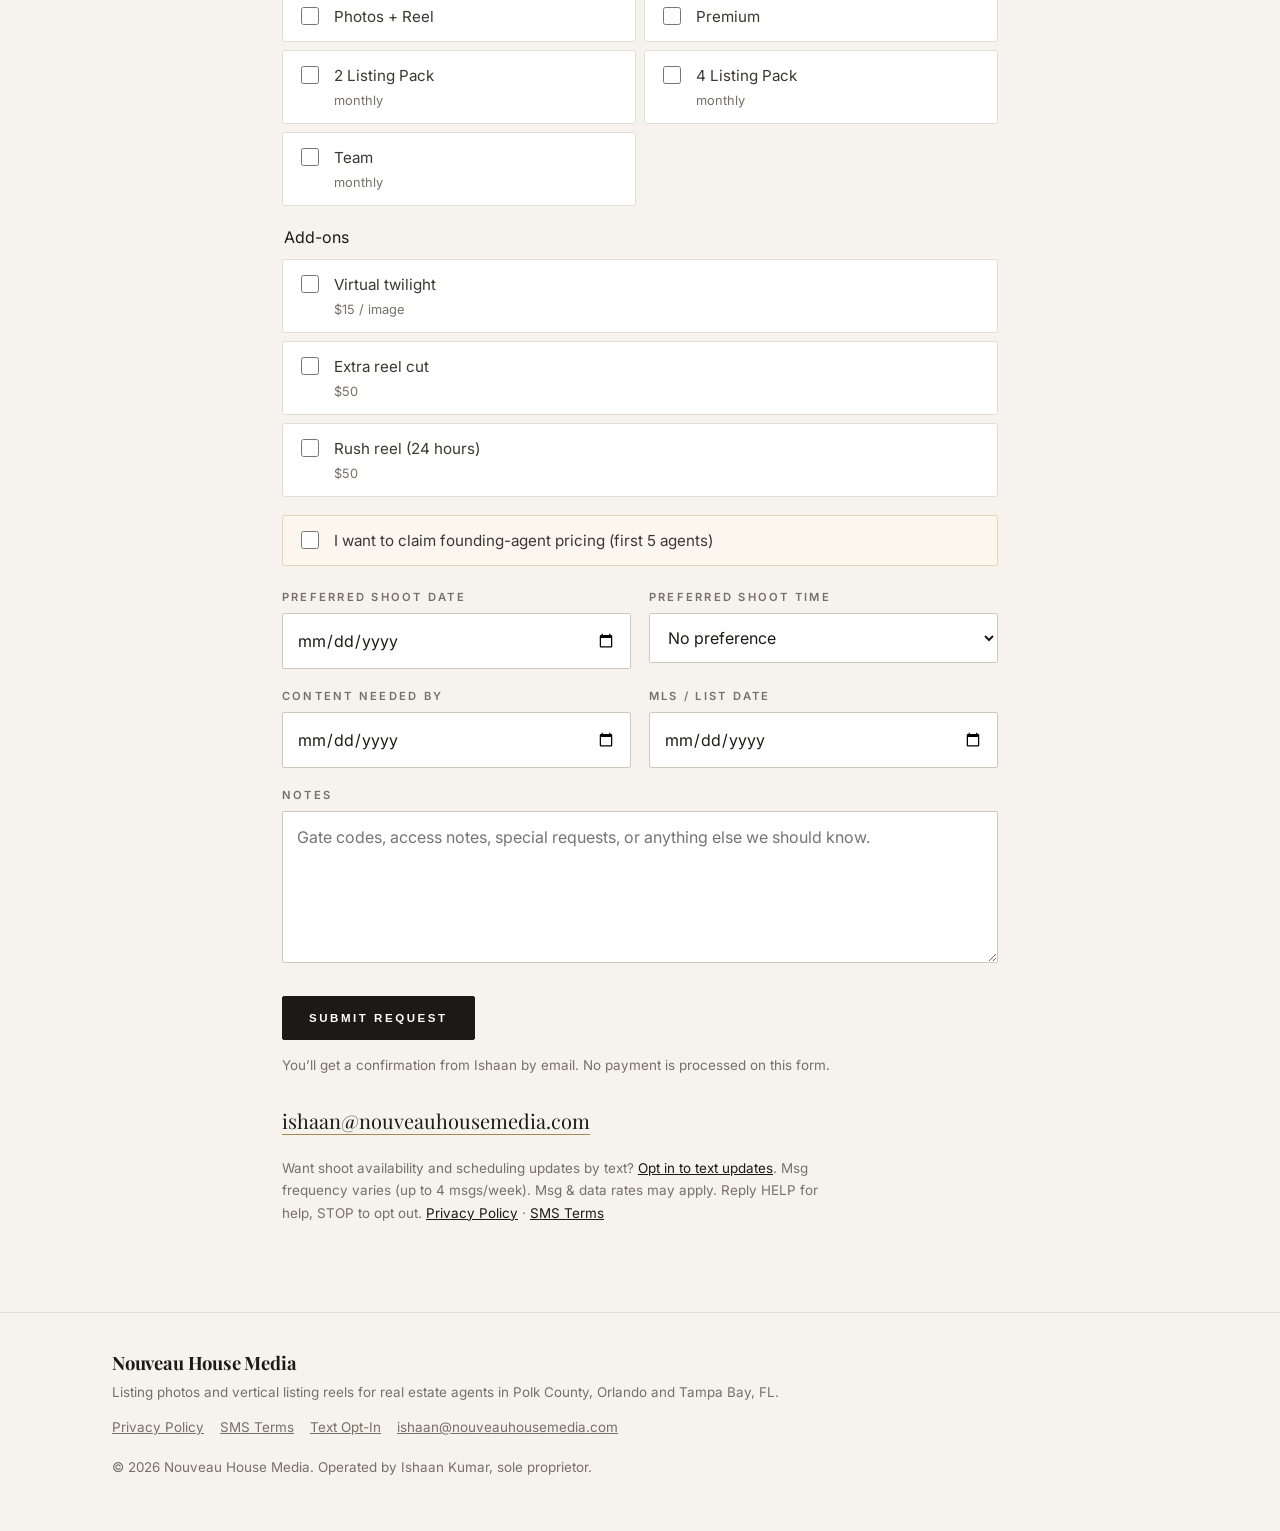
==== commit 344d7fa8: "Add Vesara townhome drone and exterior clips to the work section Three short 9:16 loops (drone crane" ====
--- a/index.html
+++ b/index.html
@@ -83,6 +83,24 @@
 </div>
 </div></section>
 
+<section id="vesara" class="vesara"><div class="wrap">
+<p class="eyebrow">Featured work</p>
+<h2>Vesara townhome, drone and exterior</h2>
+<p class="lead">Aerial and walk-up clips from a townhome listing in Davenport, FL.</p>
+<div class="vesara-grid">
+<figure class="vesara-frame">
+<video src="assets/vesara/drone-crane.mp4" poster="assets/vesara/drone-crane.jpg" width="1080" height="1920" muted autoplay loop playsinline preload="metadata" aria-label="Aerial drone clip of a townhome and pond in Davenport, Florida"></video>
+</figure>
+<figure class="vesara-frame">
+<video src="assets/vesara/exterior-push.mp4" poster="assets/vesara/exterior-push.jpg" width="1080" height="1920" muted autoplay loop playsinline preload="metadata" aria-label="Slow push-in on the front exterior of a Vesara townhome in Davenport, Florida"></video>
+</figure>
+<figure class="vesara-frame">
+<video src="assets/vesara/walk-up.mp4" poster="assets/vesara/walk-up.jpg" width="1080" height="1920" muted autoplay loop playsinline preload="metadata" aria-label="Walk-up to the front door of a Vesara townhome in Davenport, Florida"></video>
+</figure>
+</div>
+<p class="small">Drone, front exterior, and walk-up from a Davenport townhome listing.</p>
+</div></section>
+
 <section id="packages" class="packages"><div class="wrap">
 <p class="eyebrow">Packages &amp; Pricing</p>
 <h2>Simple packages. Founding prices.</h2>
--- a/assets/style.css
+++ b/assets/style.css
@@ -78,6 +78,11 @@
 .film-frame{width:100%;border-radius:3px;overflow:hidden;background:#000;aspect-ratio:16/9;box-shadow:0 24px 50px rgba(30,25,15,.16);margin:18px 0 32px}
 .film-frame video{width:100%;height:100%;object-fit:cover}
 
+/* vesara clips */
+.vesara-grid{display:grid;grid-template-columns:1fr;gap:16px;margin:18px 0 14px}
+.vesara-frame{margin:0 auto;width:100%;max-width:320px;border-radius:14px;overflow:hidden;background:#000;aspect-ratio:9/16;box-shadow:0 24px 50px rgba(30,25,15,.16)}
+.vesara-frame video{width:100%;height:100%;object-fit:cover}
+
 /* packages */
 .cards{display:grid;gap:18px}
 .card{background:var(--paper);border:1px solid var(--line);padding:28px 24px;border-radius:3px;display:flex;flex-direction:column}
@@ -158,6 +163,8 @@
  .split{grid-template-columns:1.2fr 1fr}
  .reel-grid{grid-template-columns:minmax(260px,360px) 1fr;gap:64px}
  .btns .btn{flex:0 0 auto}
+ .vesara-grid{grid-template-columns:repeat(3,1fr);gap:14px}
+ .vesara-frame{max-width:none;border-radius:12px}
 }
 @media (min-width:1000px){
  .hero{grid-template-columns:1fr 1fr;align-items:stretch;min-height:calc(100vh - 62px);max-height:860px}
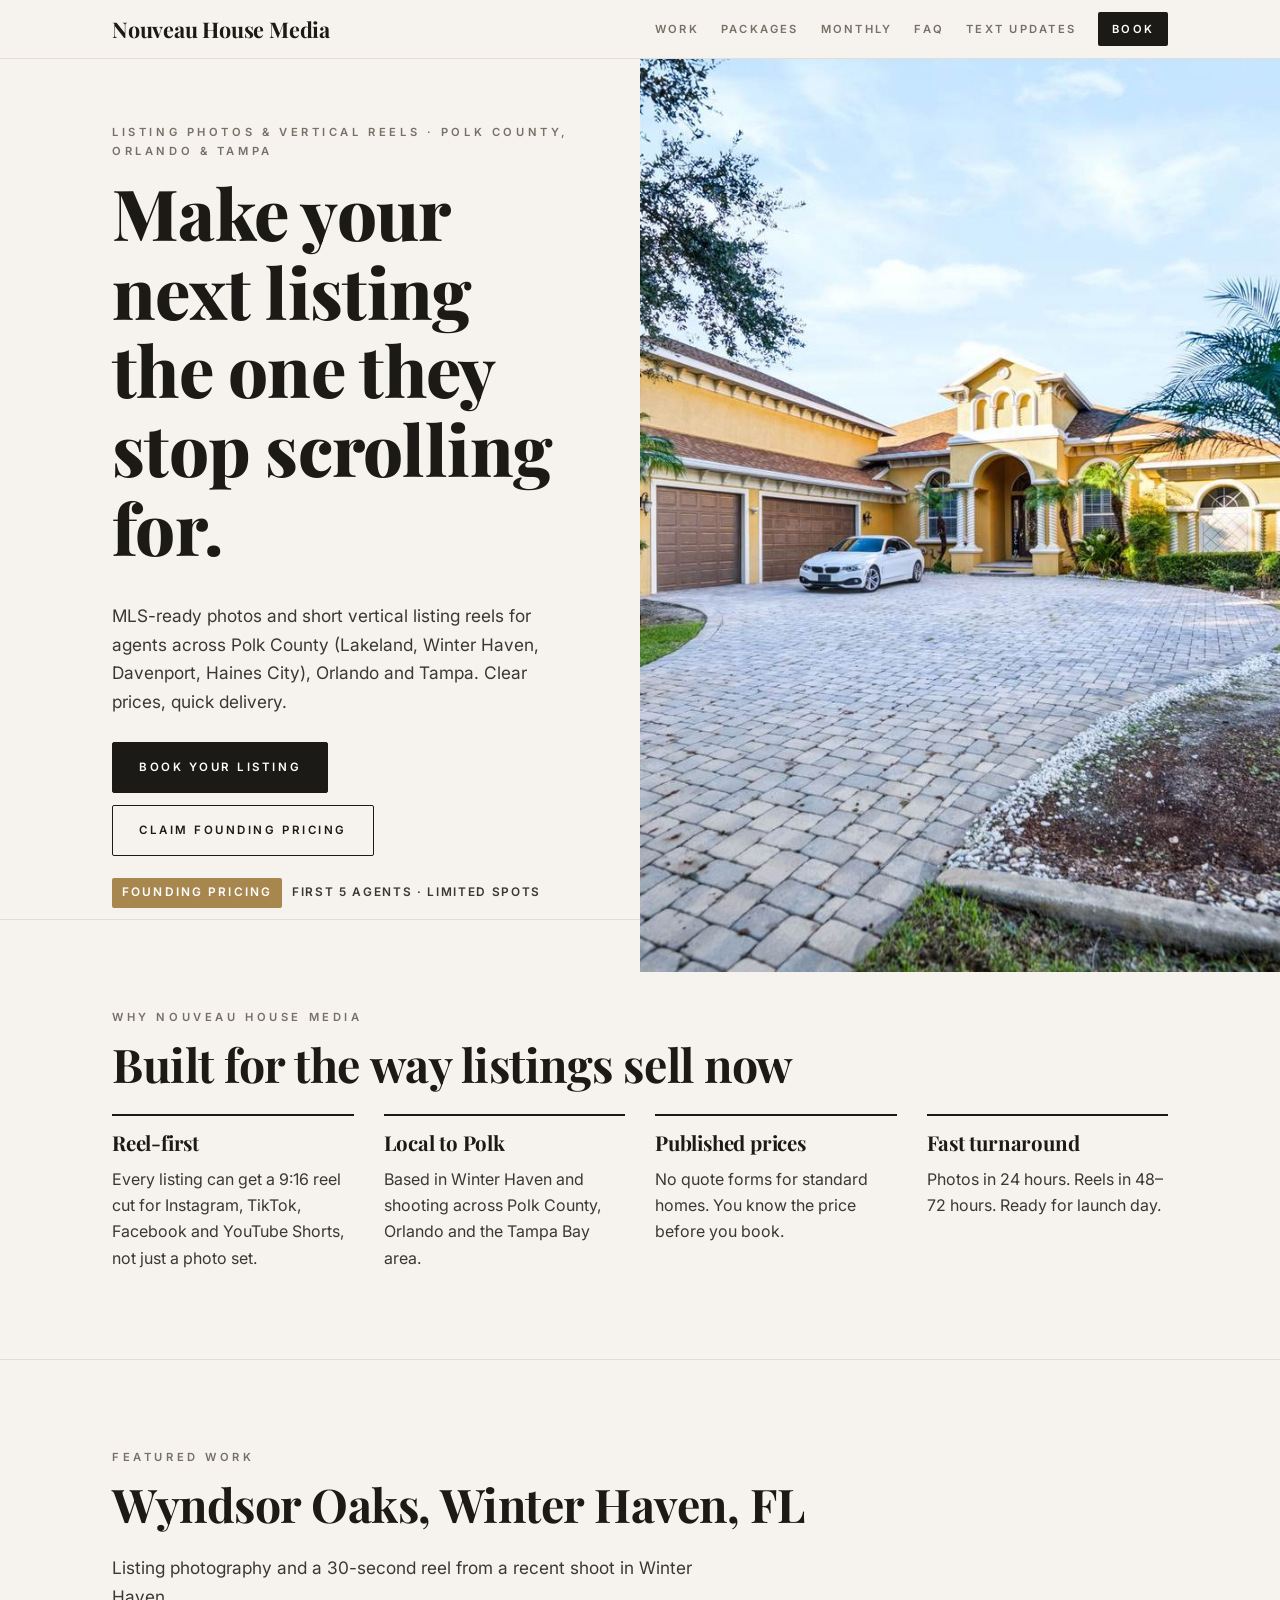
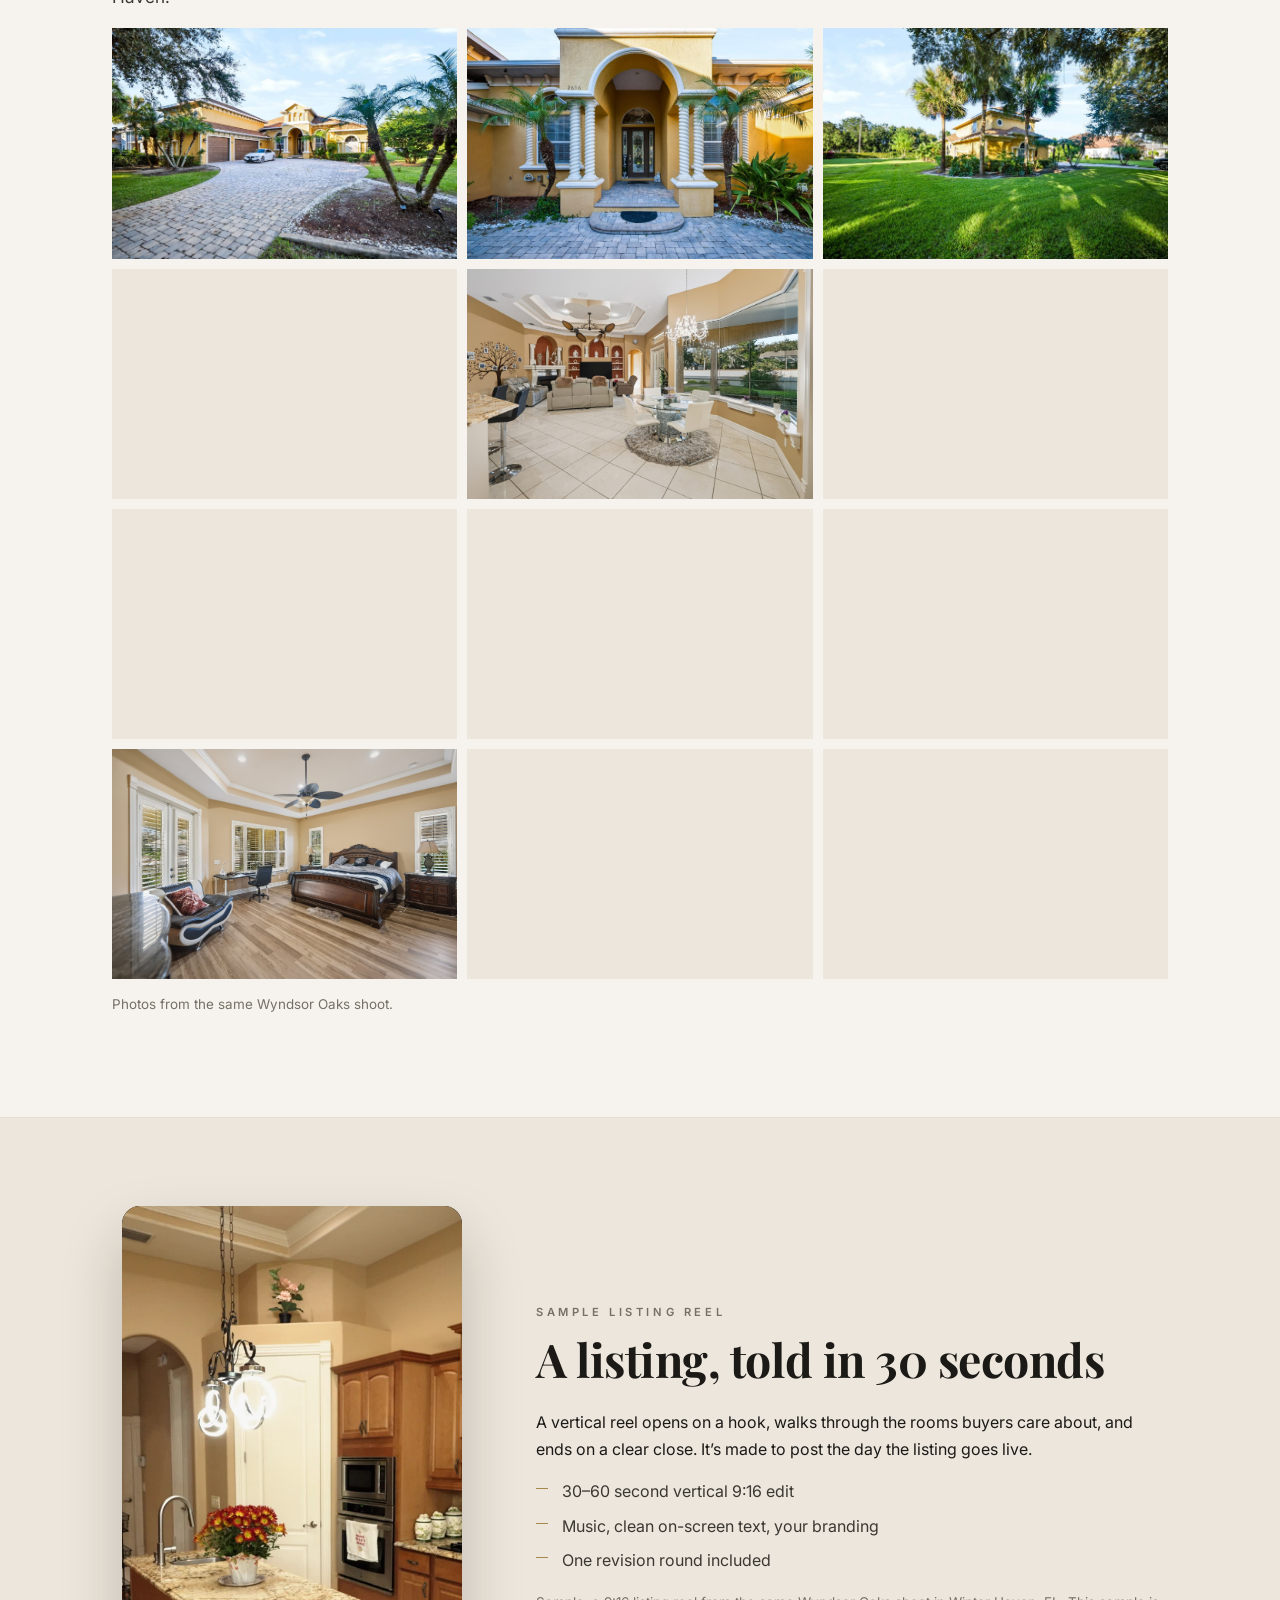
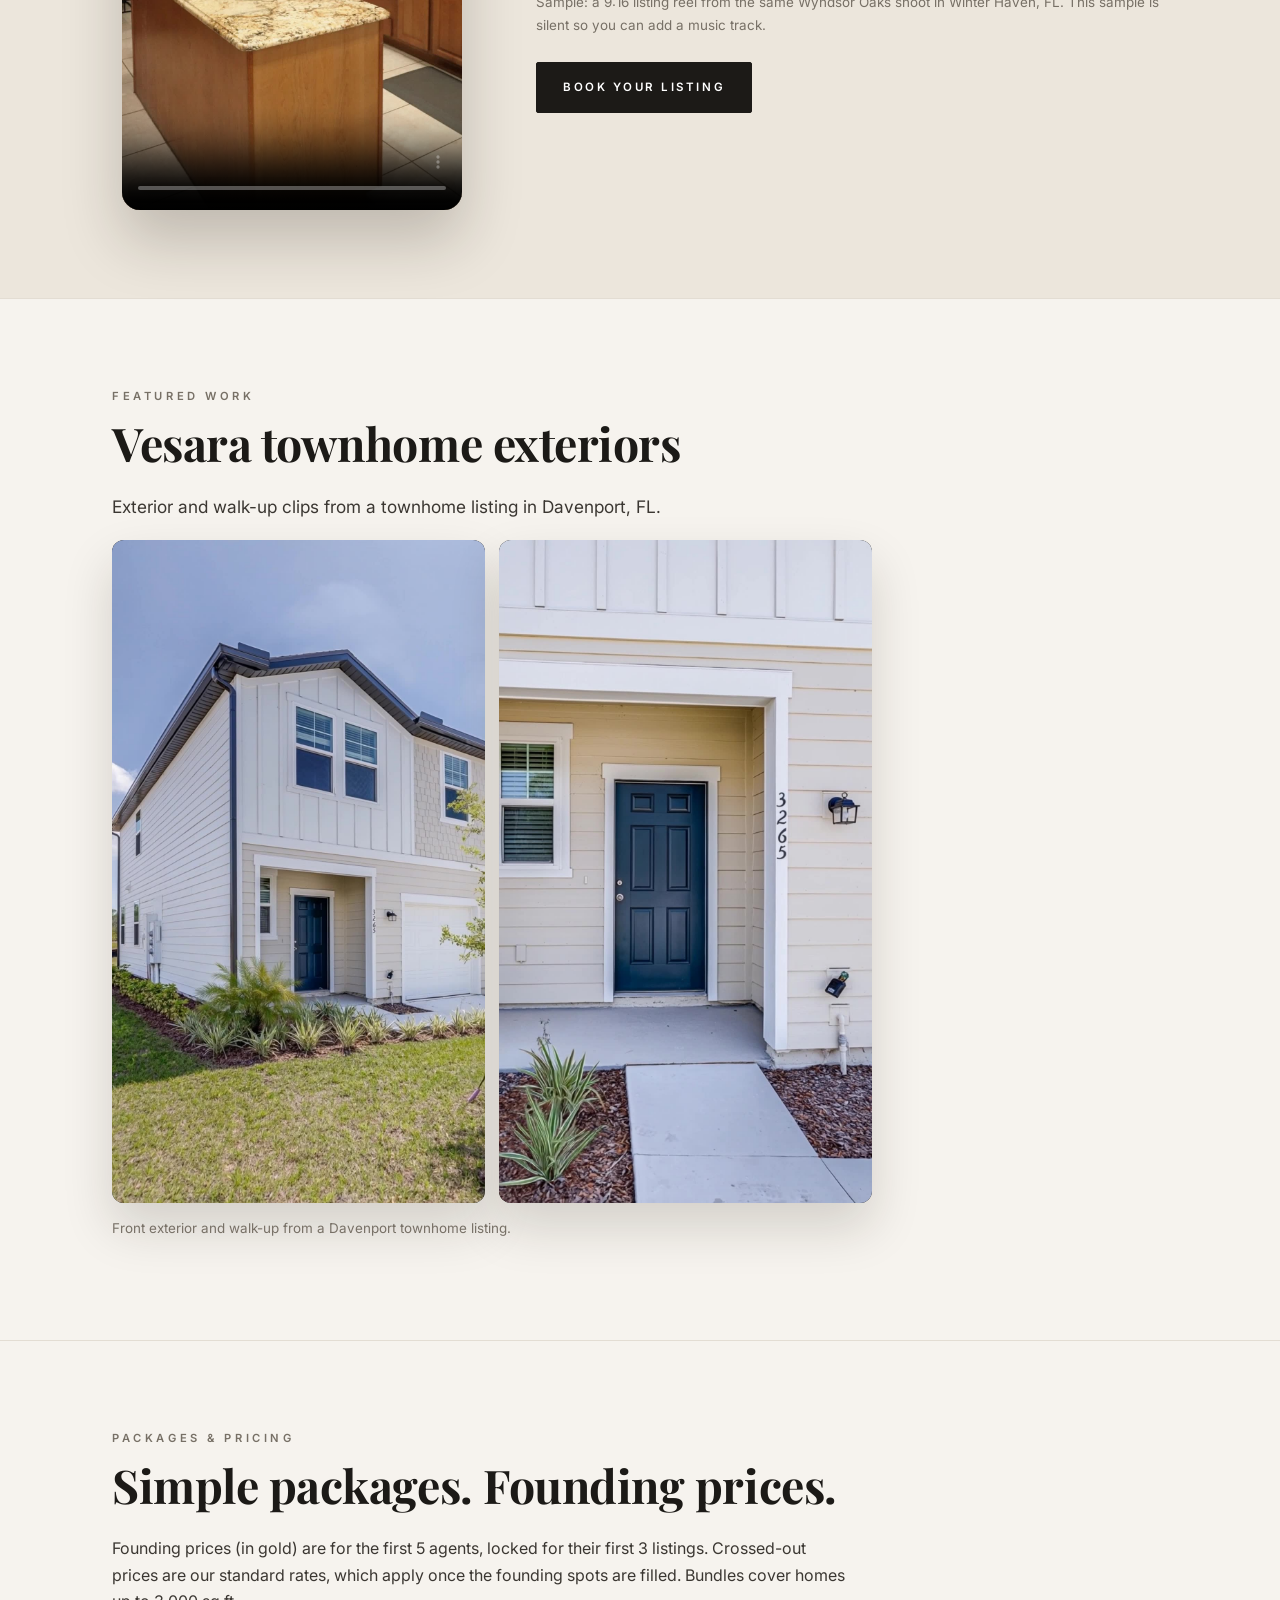
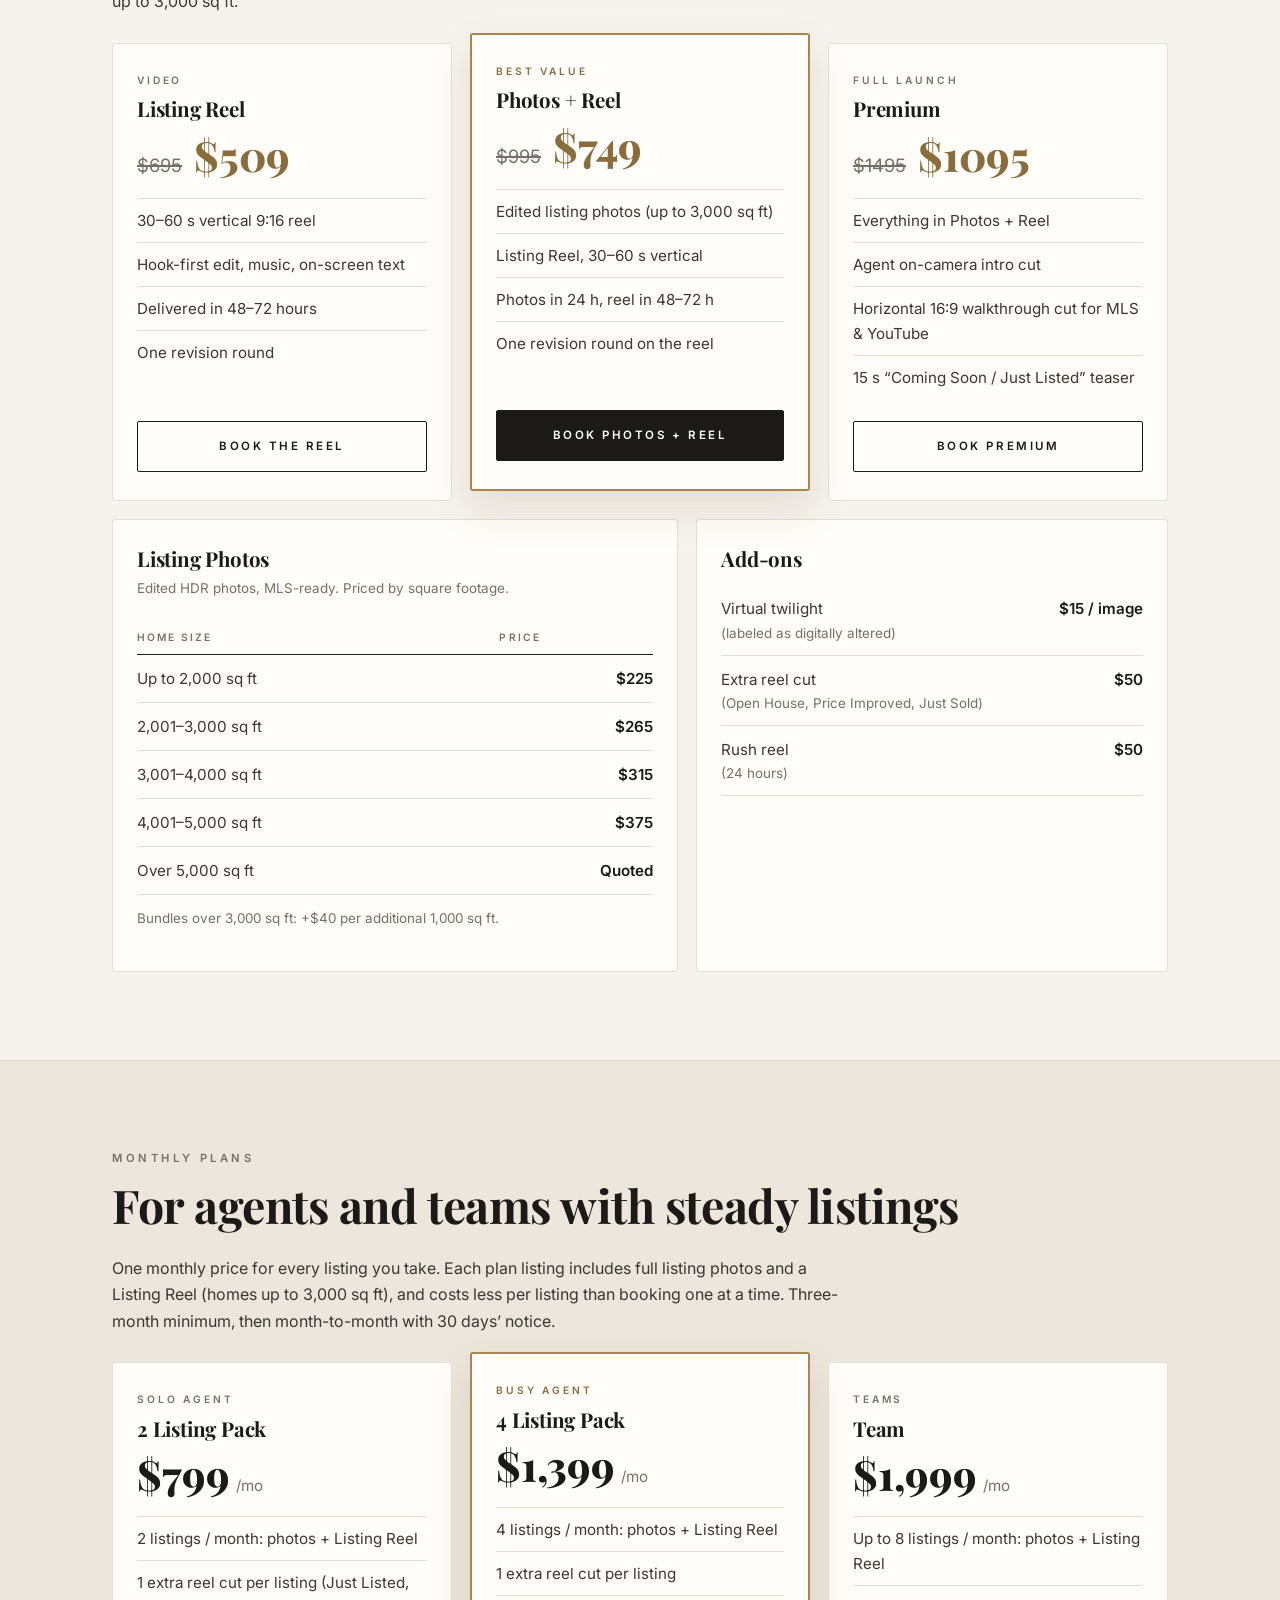
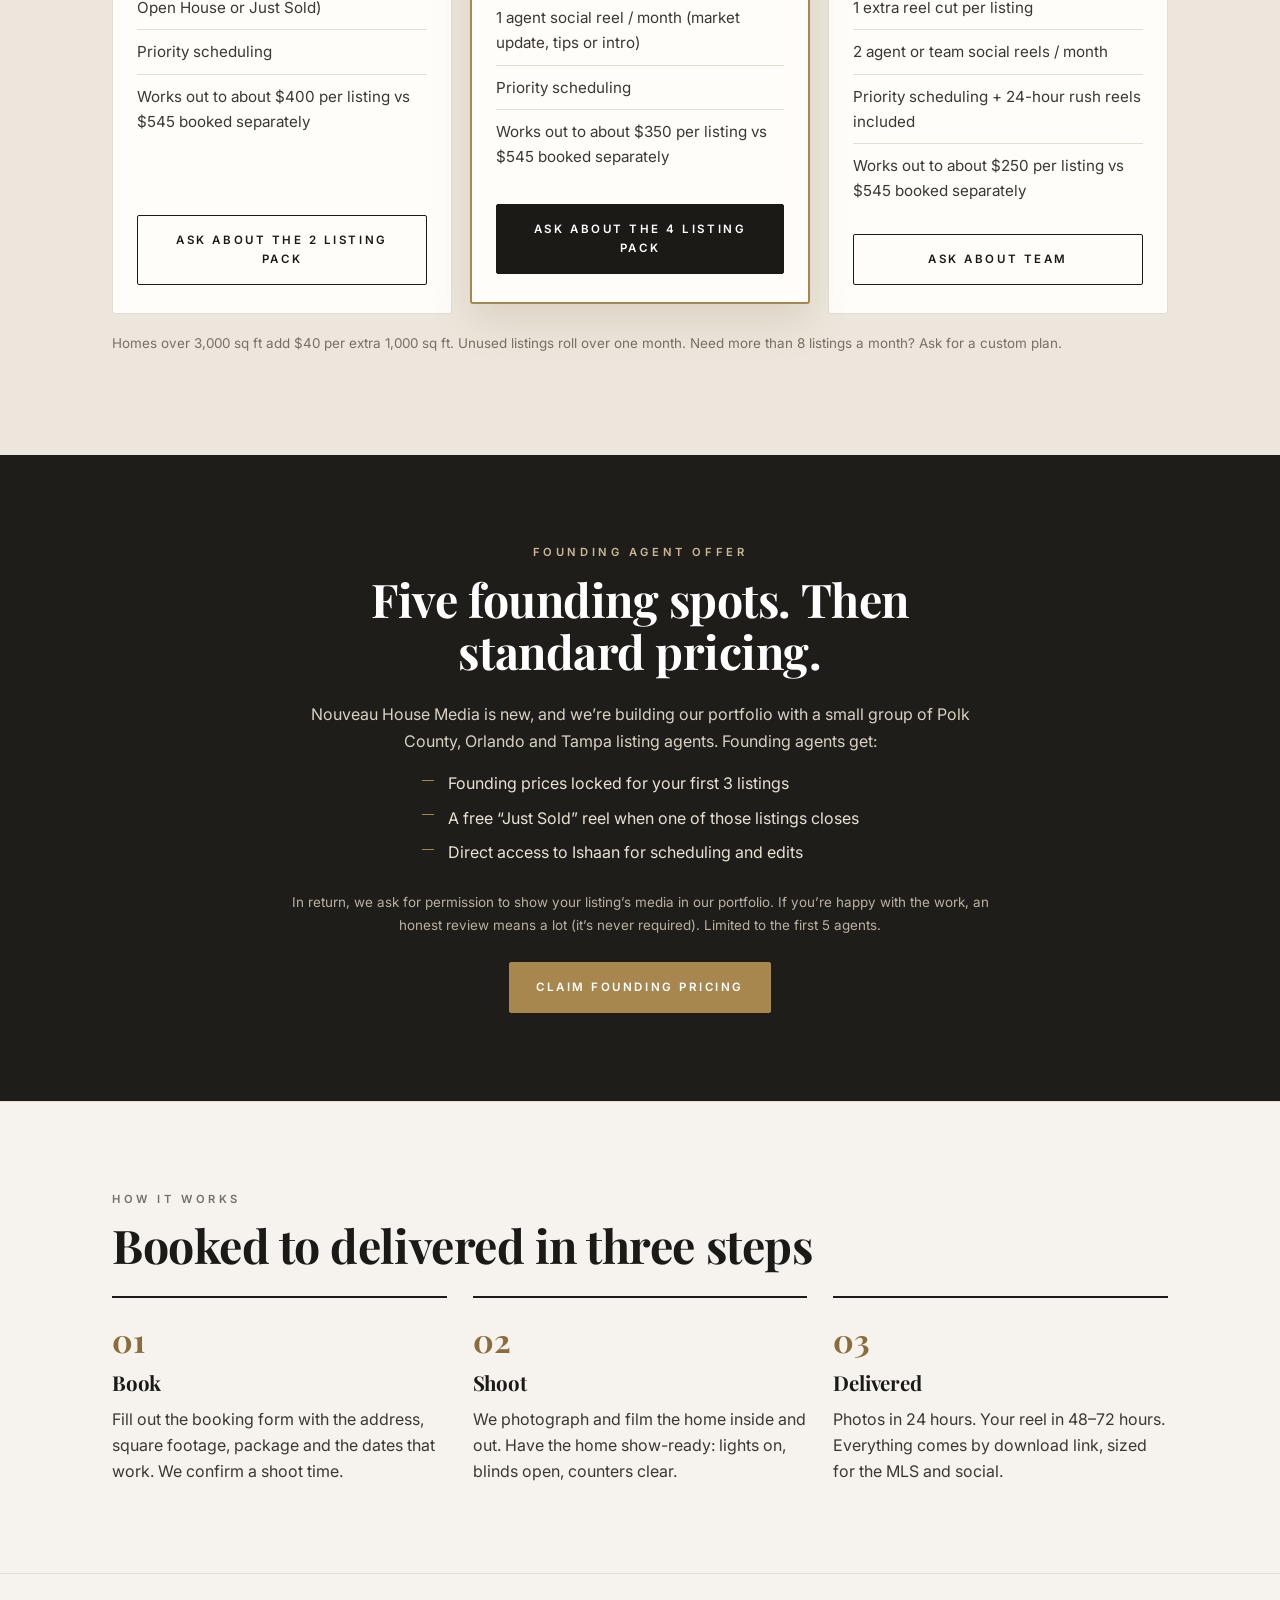
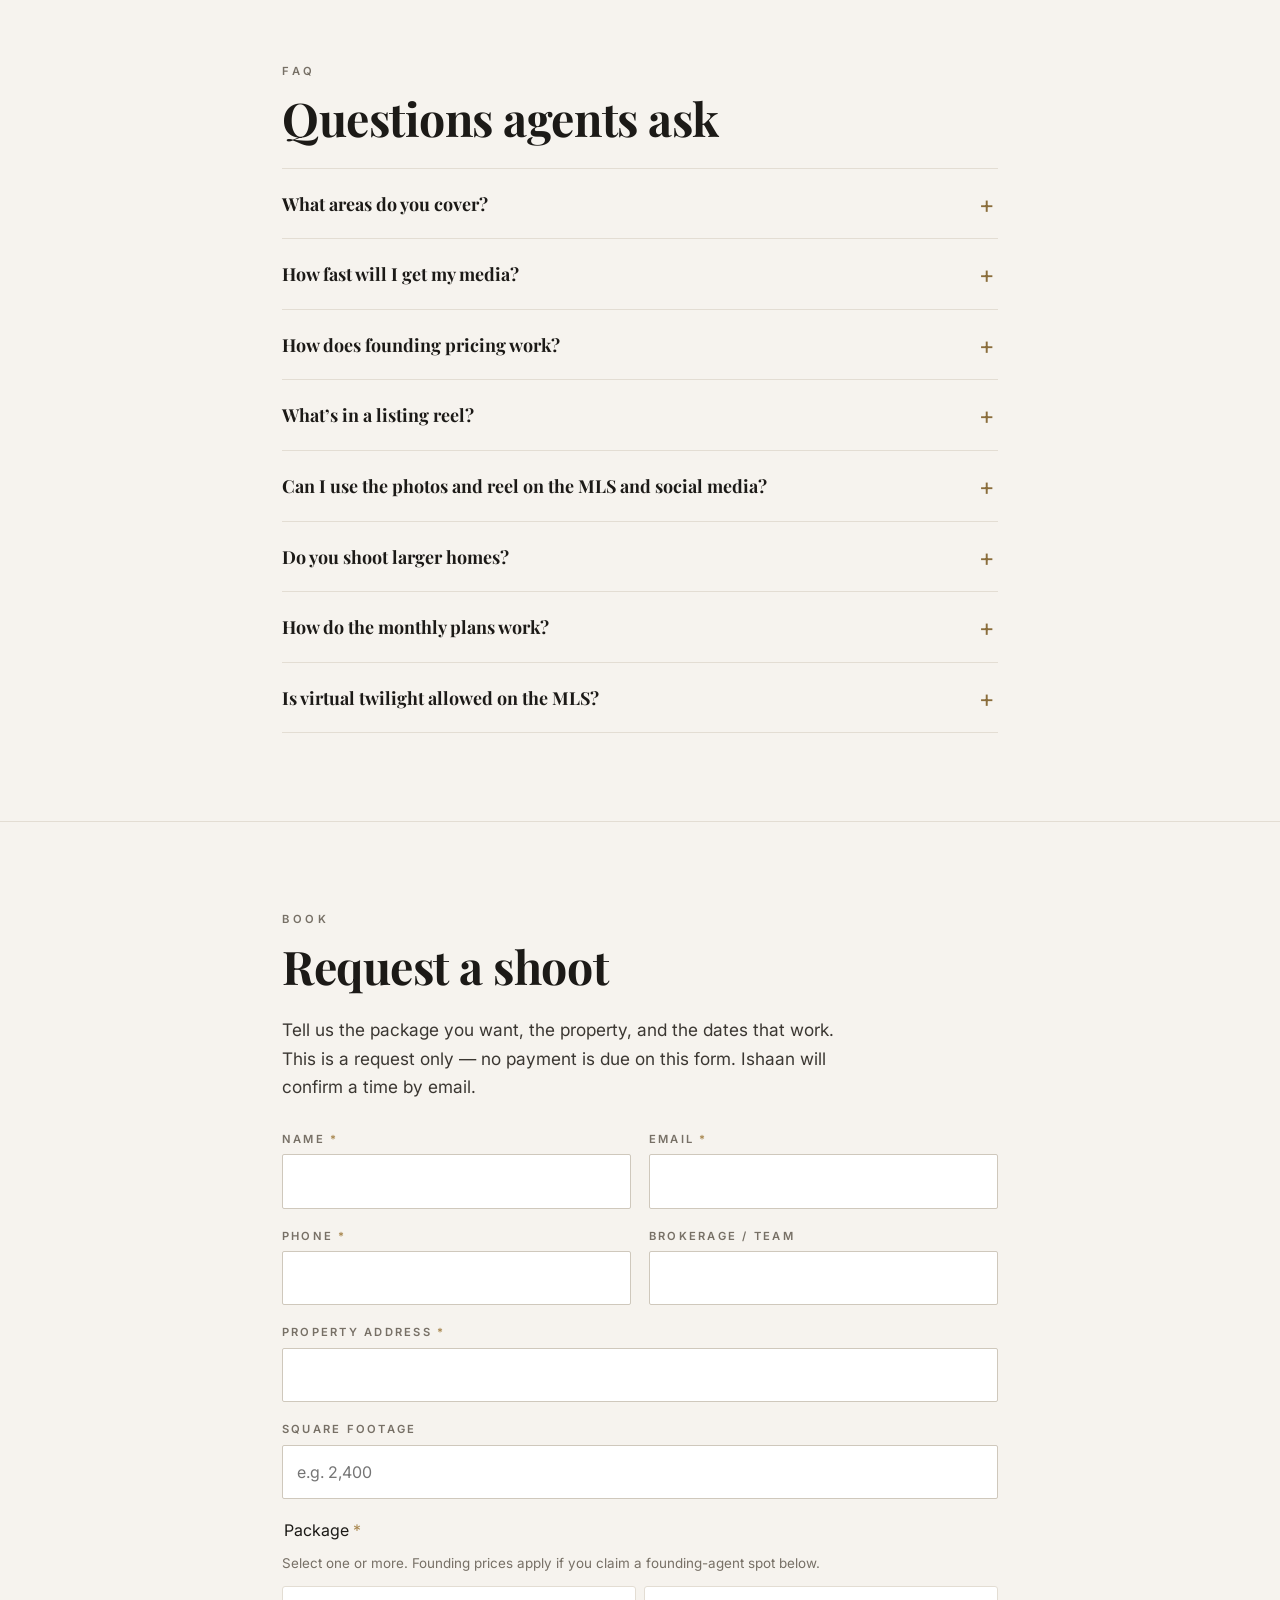
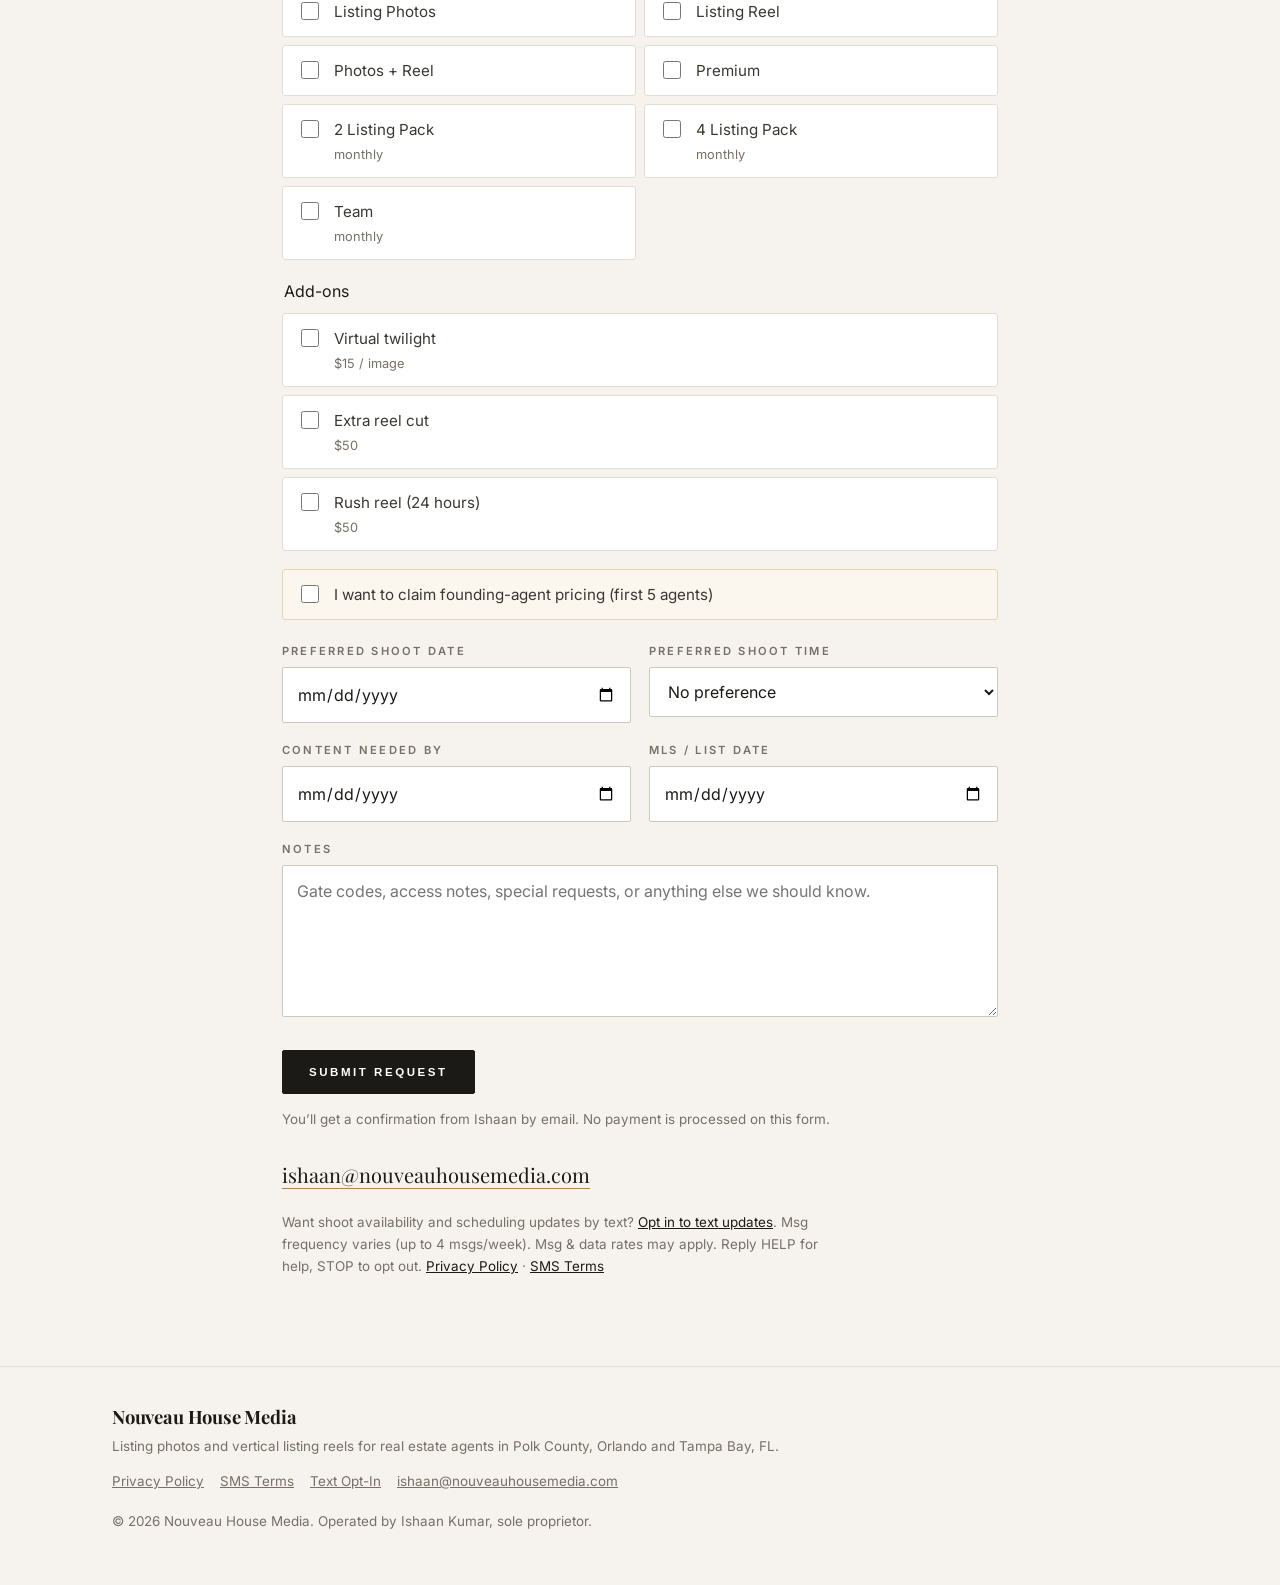
==== commit bc6c2072: "Vesara: remove drone crane clip, keep exterior push-in and walk-up" ====
--- a/index.html
+++ b/index.html
@@ -85,12 +85,9 @@
 
 <section id="vesara" class="vesara"><div class="wrap">
 <p class="eyebrow">Featured work</p>
-<h2>Vesara townhome, drone and exterior</h2>
-<p class="lead">Aerial and walk-up clips from a townhome listing in Davenport, FL.</p>
+<h2>Vesara townhome exteriors</h2>
+<p class="lead">Exterior and walk-up clips from a townhome listing in Davenport, FL.</p>
 <div class="vesara-grid">
-<figure class="vesara-frame">
-<video src="assets/vesara/drone-crane.mp4" poster="assets/vesara/drone-crane.jpg" width="1080" height="1920" muted autoplay loop playsinline preload="metadata" aria-label="Aerial drone clip of a townhome and pond in Davenport, Florida"></video>
-</figure>
 <figure class="vesara-frame">
 <video src="assets/vesara/exterior-push.mp4" poster="assets/vesara/exterior-push.jpg" width="1080" height="1920" muted autoplay loop playsinline preload="metadata" aria-label="Slow push-in on the front exterior of a Vesara townhome in Davenport, Florida"></video>
 </figure>
@@ -98,7 +95,7 @@
 <video src="assets/vesara/walk-up.mp4" poster="assets/vesara/walk-up.jpg" width="1080" height="1920" muted autoplay loop playsinline preload="metadata" aria-label="Walk-up to the front door of a Vesara townhome in Davenport, Florida"></video>
 </figure>
 </div>
-<p class="small">Drone, front exterior, and walk-up from a Davenport townhome listing.</p>
+<p class="small">Front exterior and walk-up from a Davenport townhome listing.</p>
 </div></section>
 
 <section id="packages" class="packages"><div class="wrap">
--- a/assets/style.css
+++ b/assets/style.css
@@ -163,7 +163,7 @@
  .split{grid-template-columns:1.2fr 1fr}
  .reel-grid{grid-template-columns:minmax(260px,360px) 1fr;gap:64px}
  .btns .btn{flex:0 0 auto}
- .vesara-grid{grid-template-columns:repeat(3,1fr);gap:14px}
+ .vesara-grid{grid-template-columns:repeat(2,1fr);gap:14px;max-width:760px}
  .vesara-frame{max-width:none;border-radius:12px}
 }
 @media (min-width:1000px){
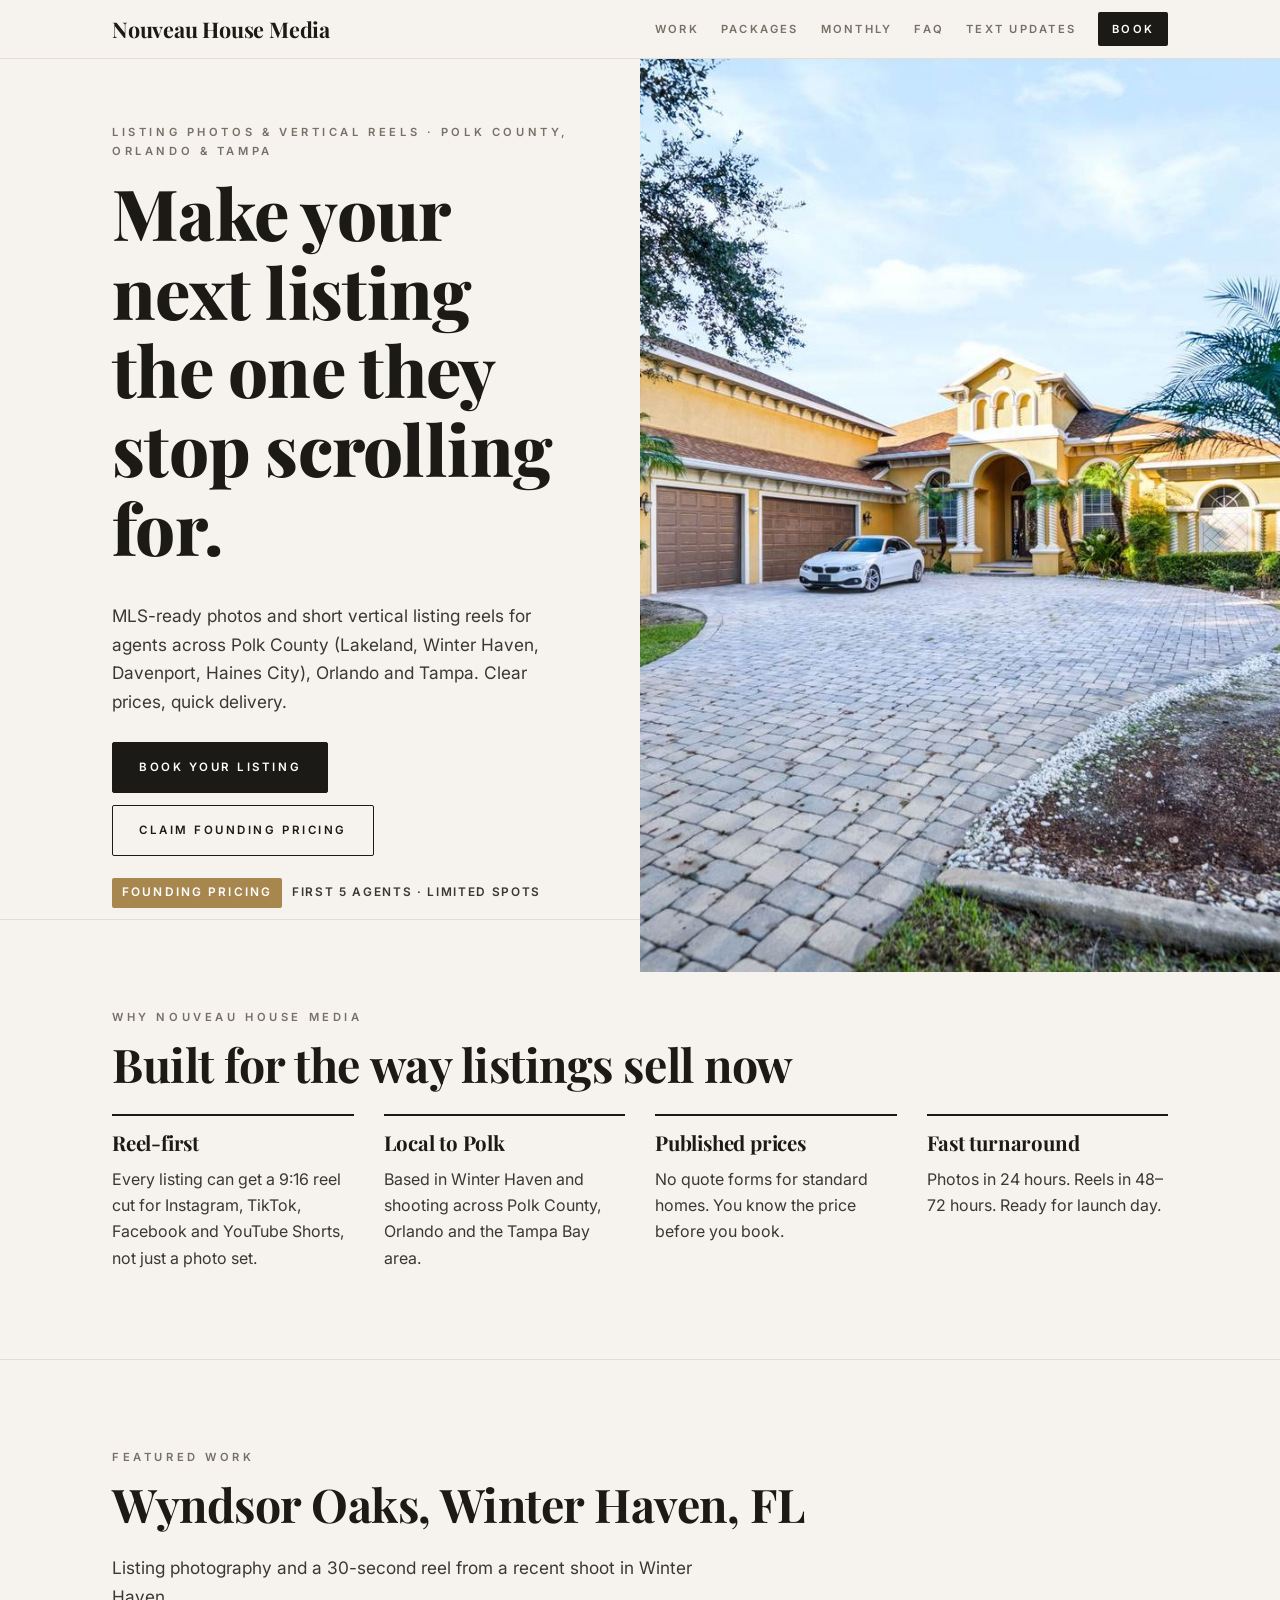
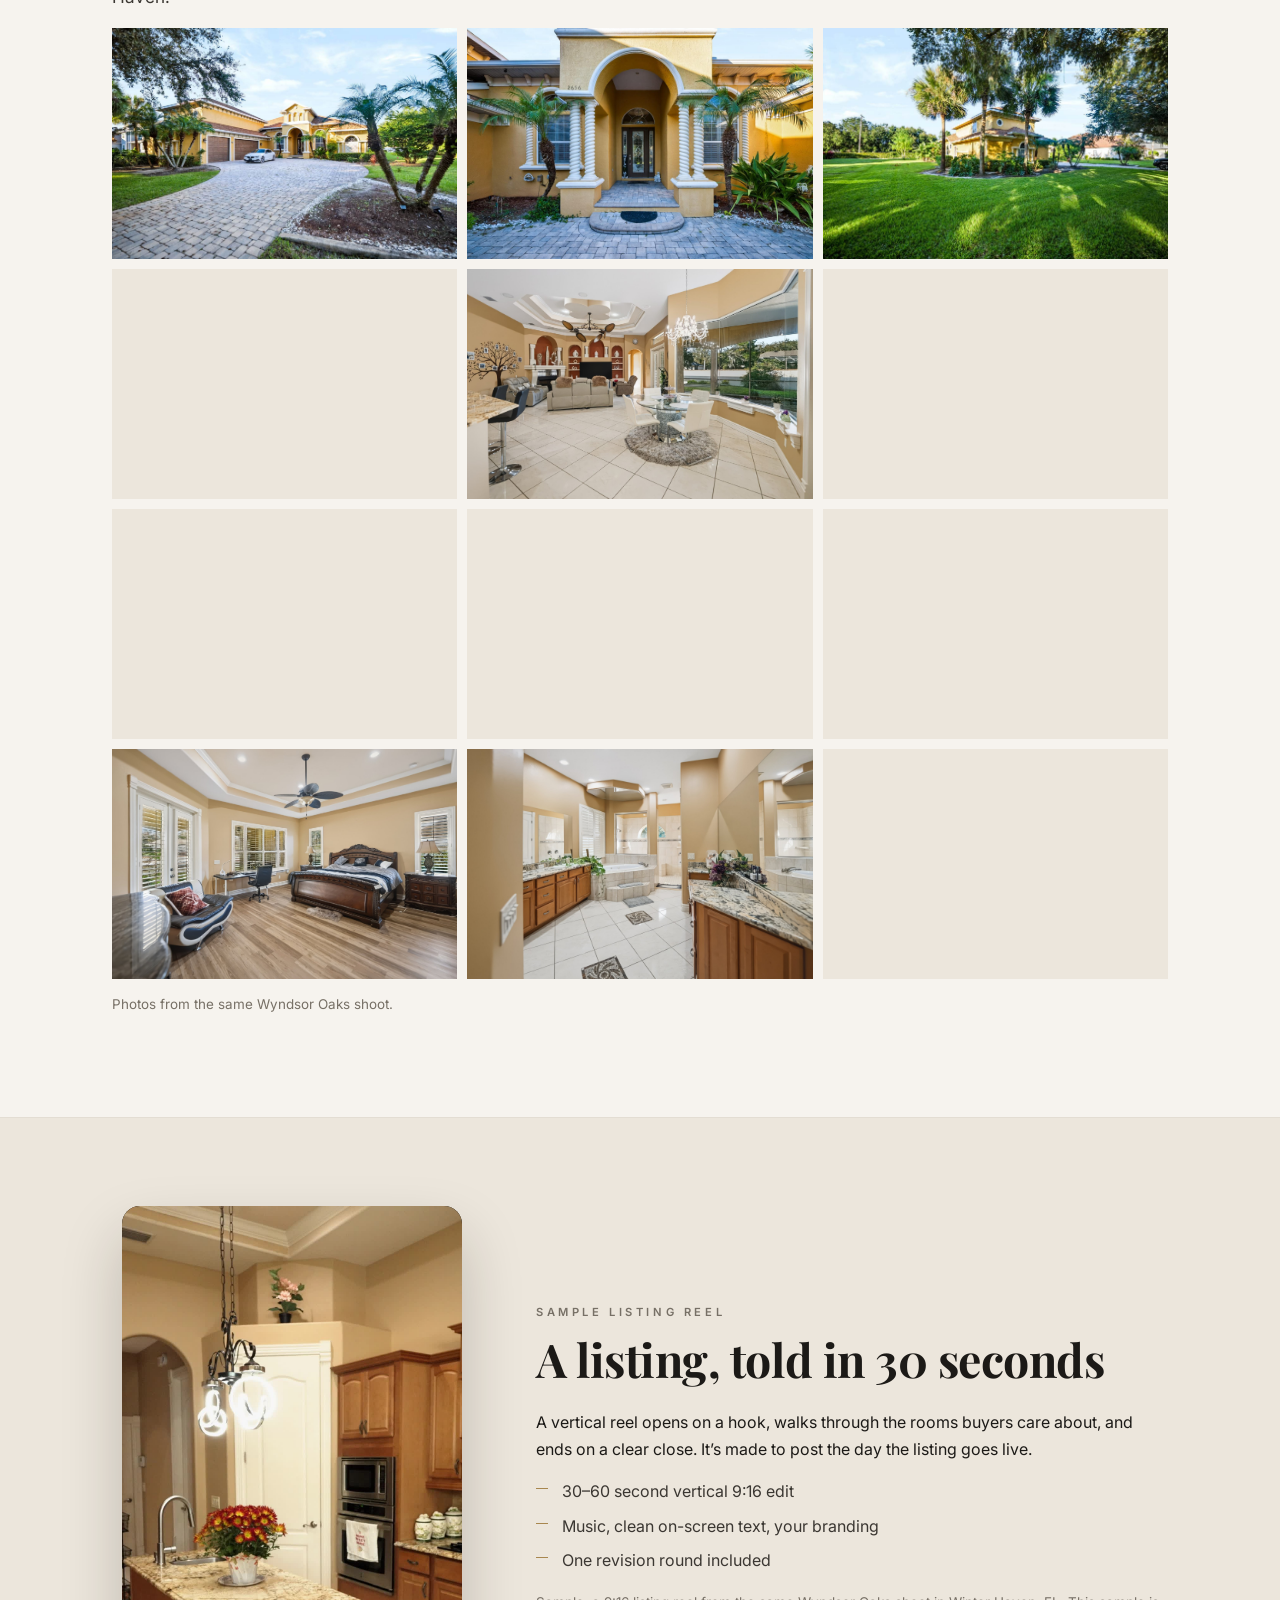
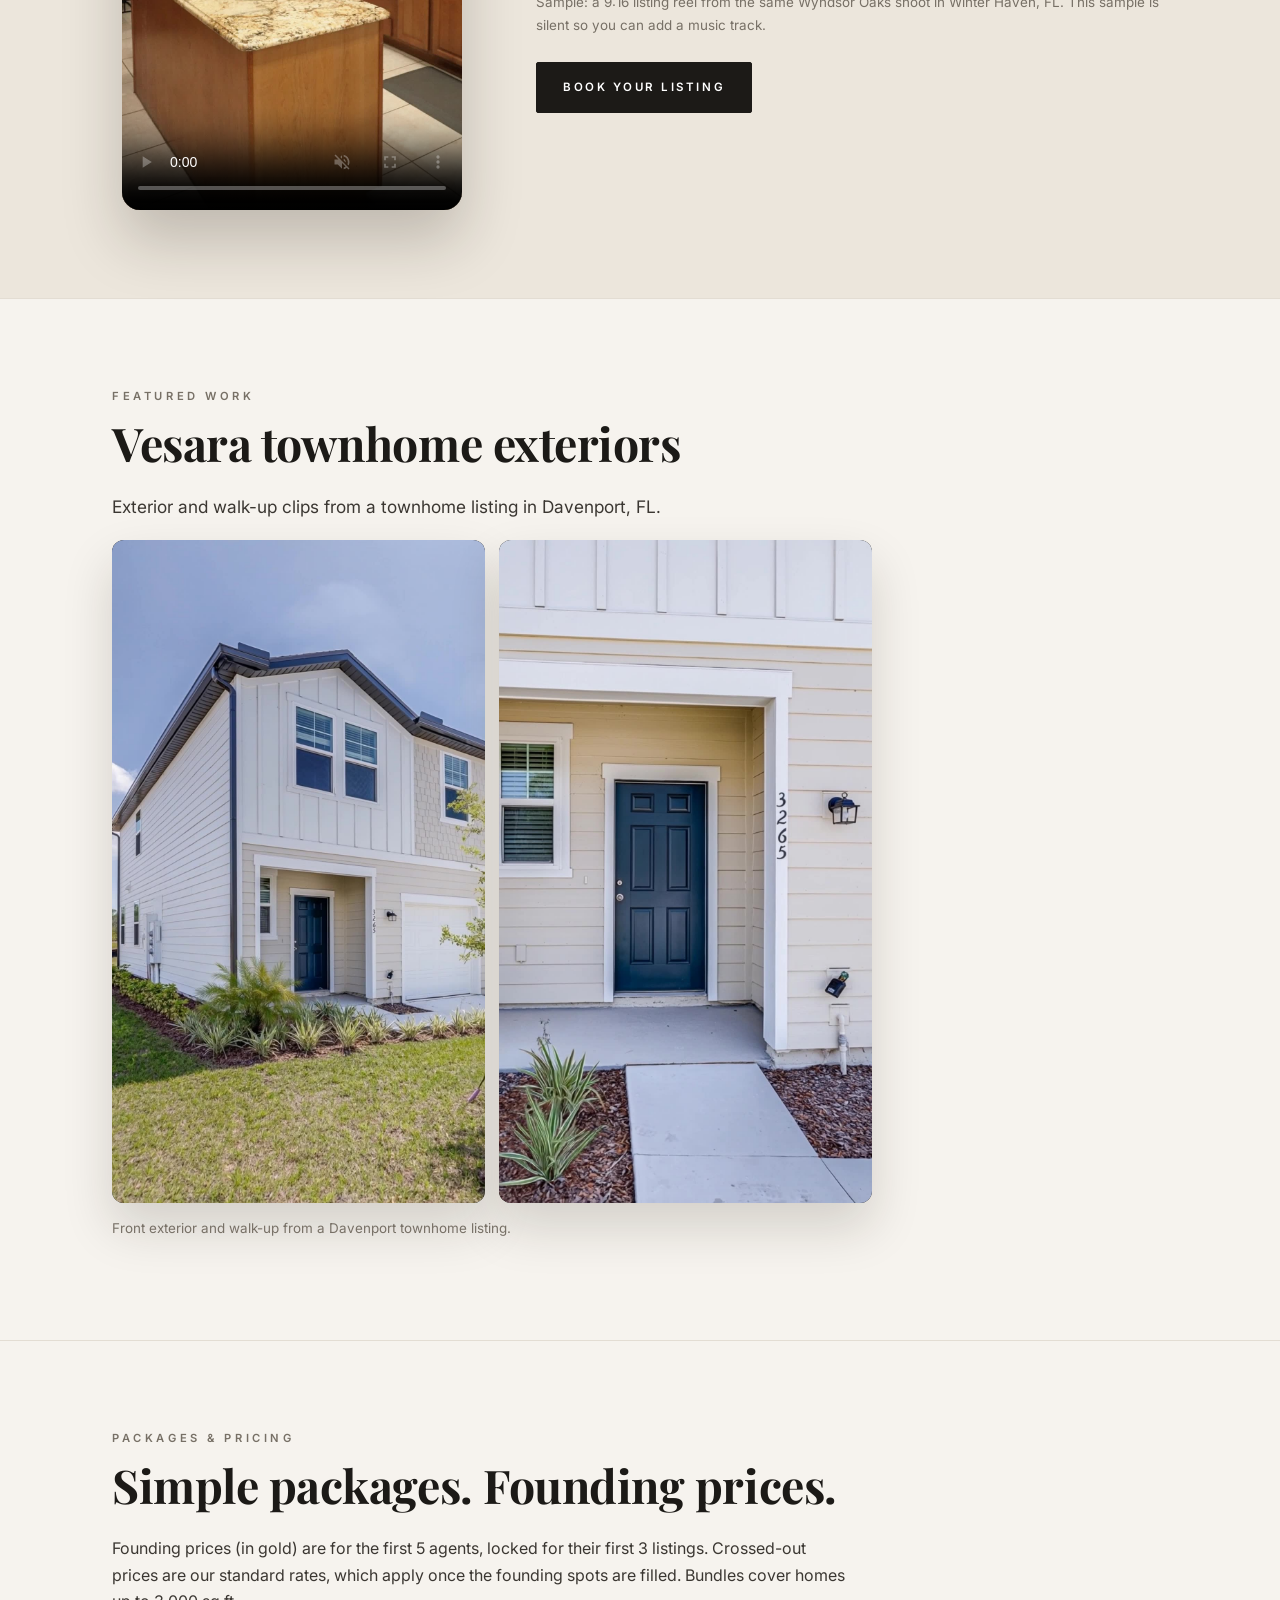
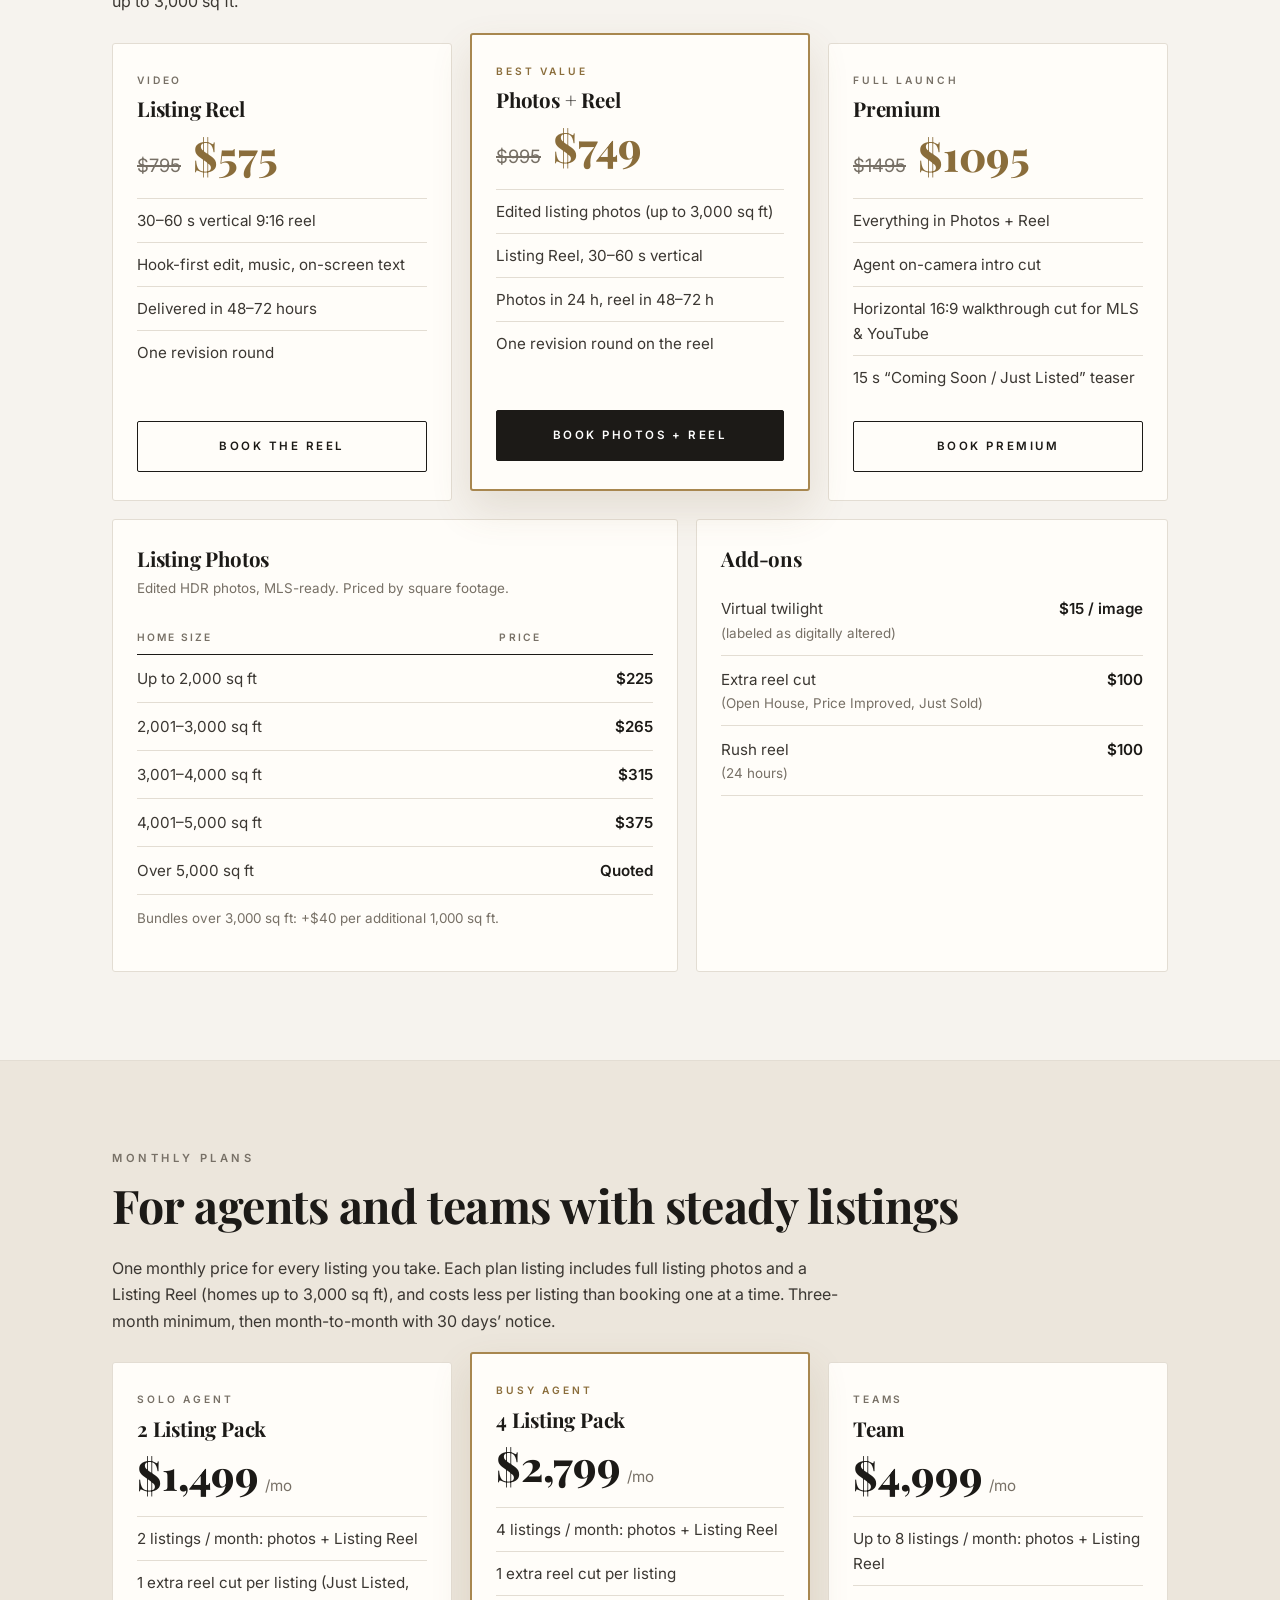
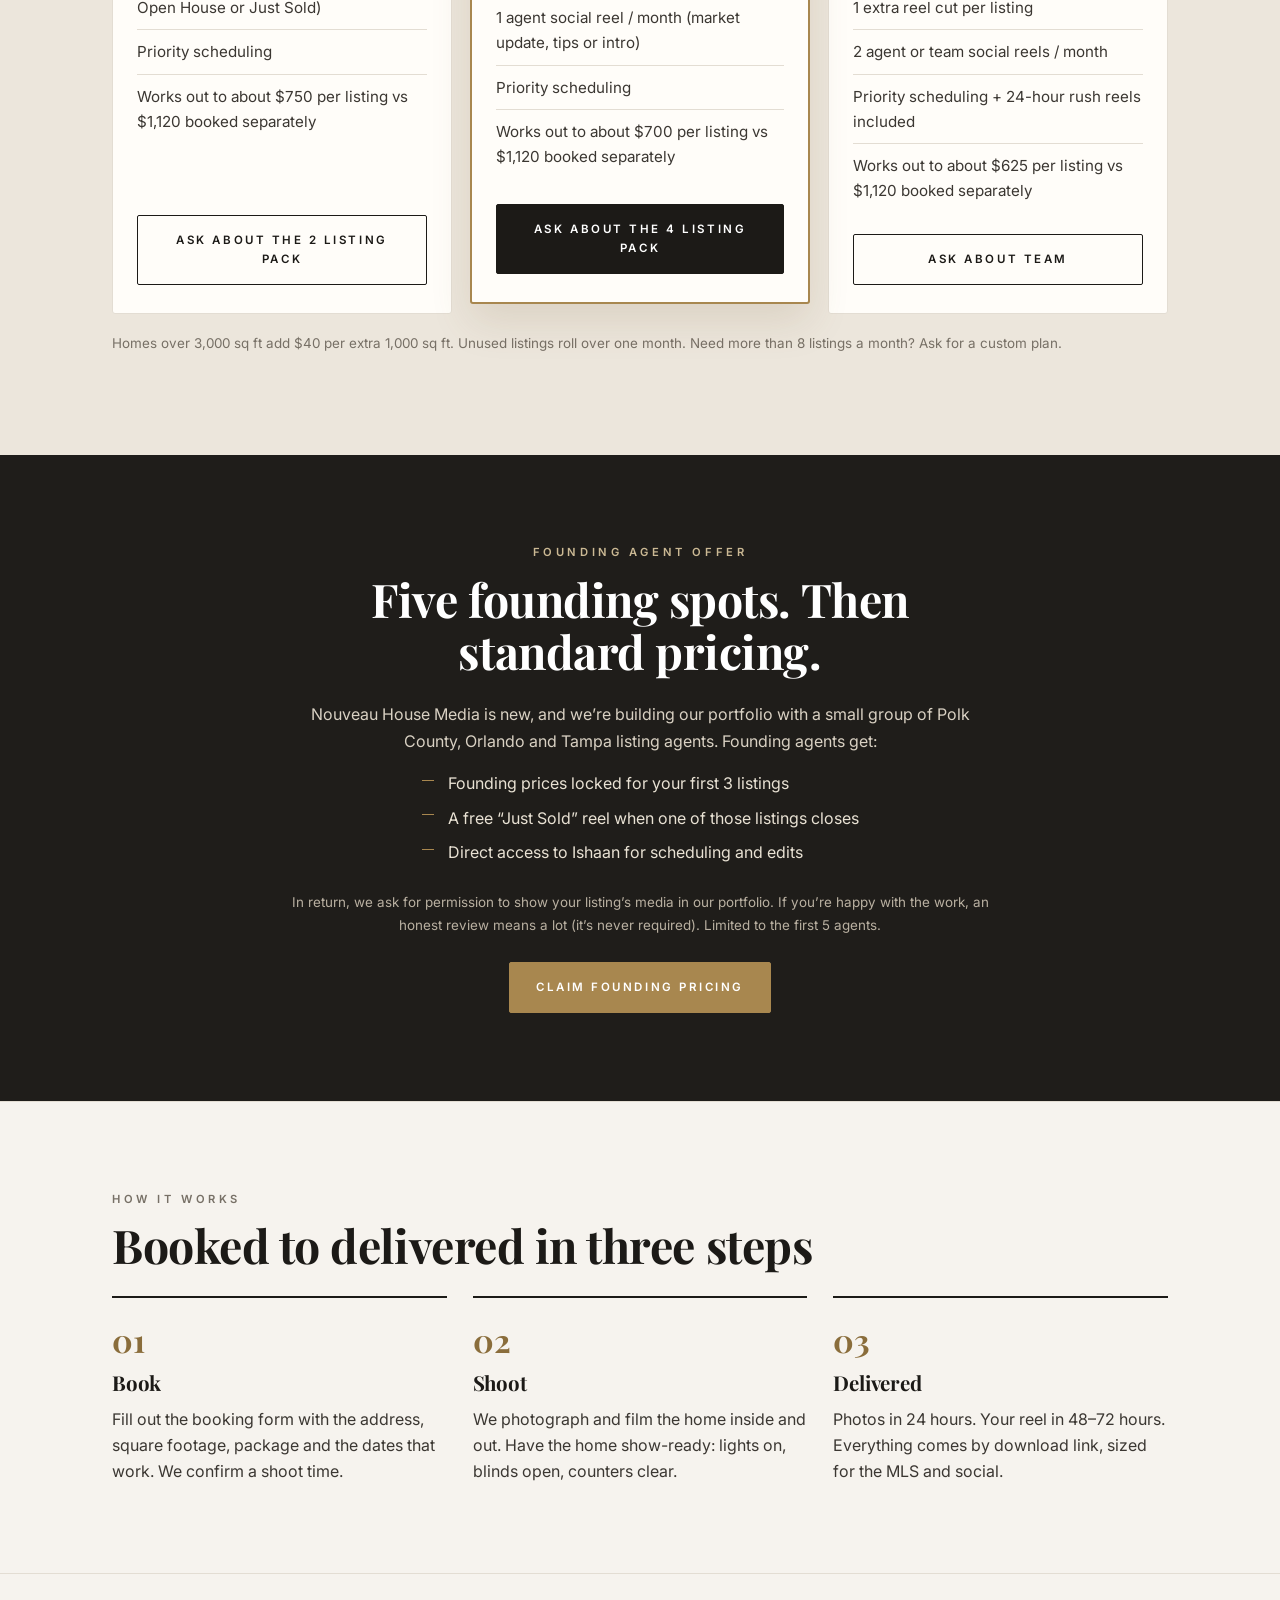
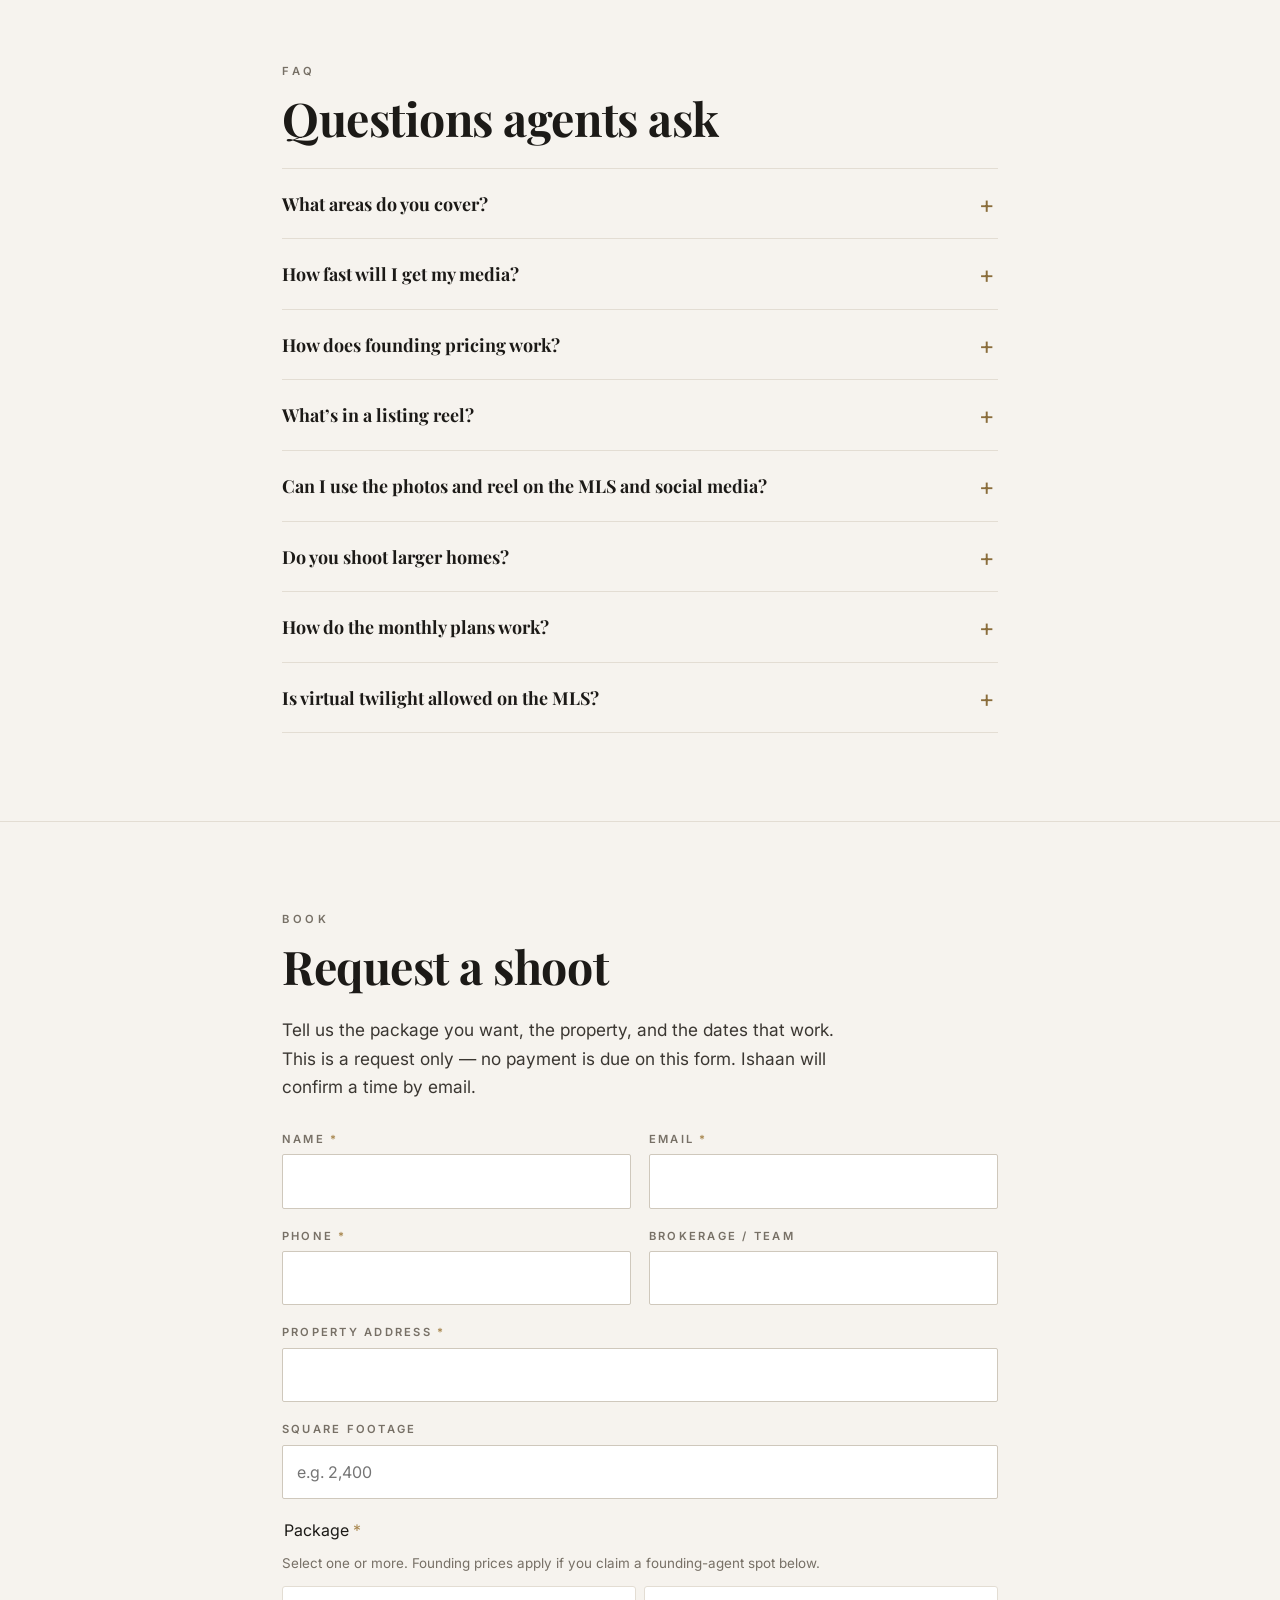
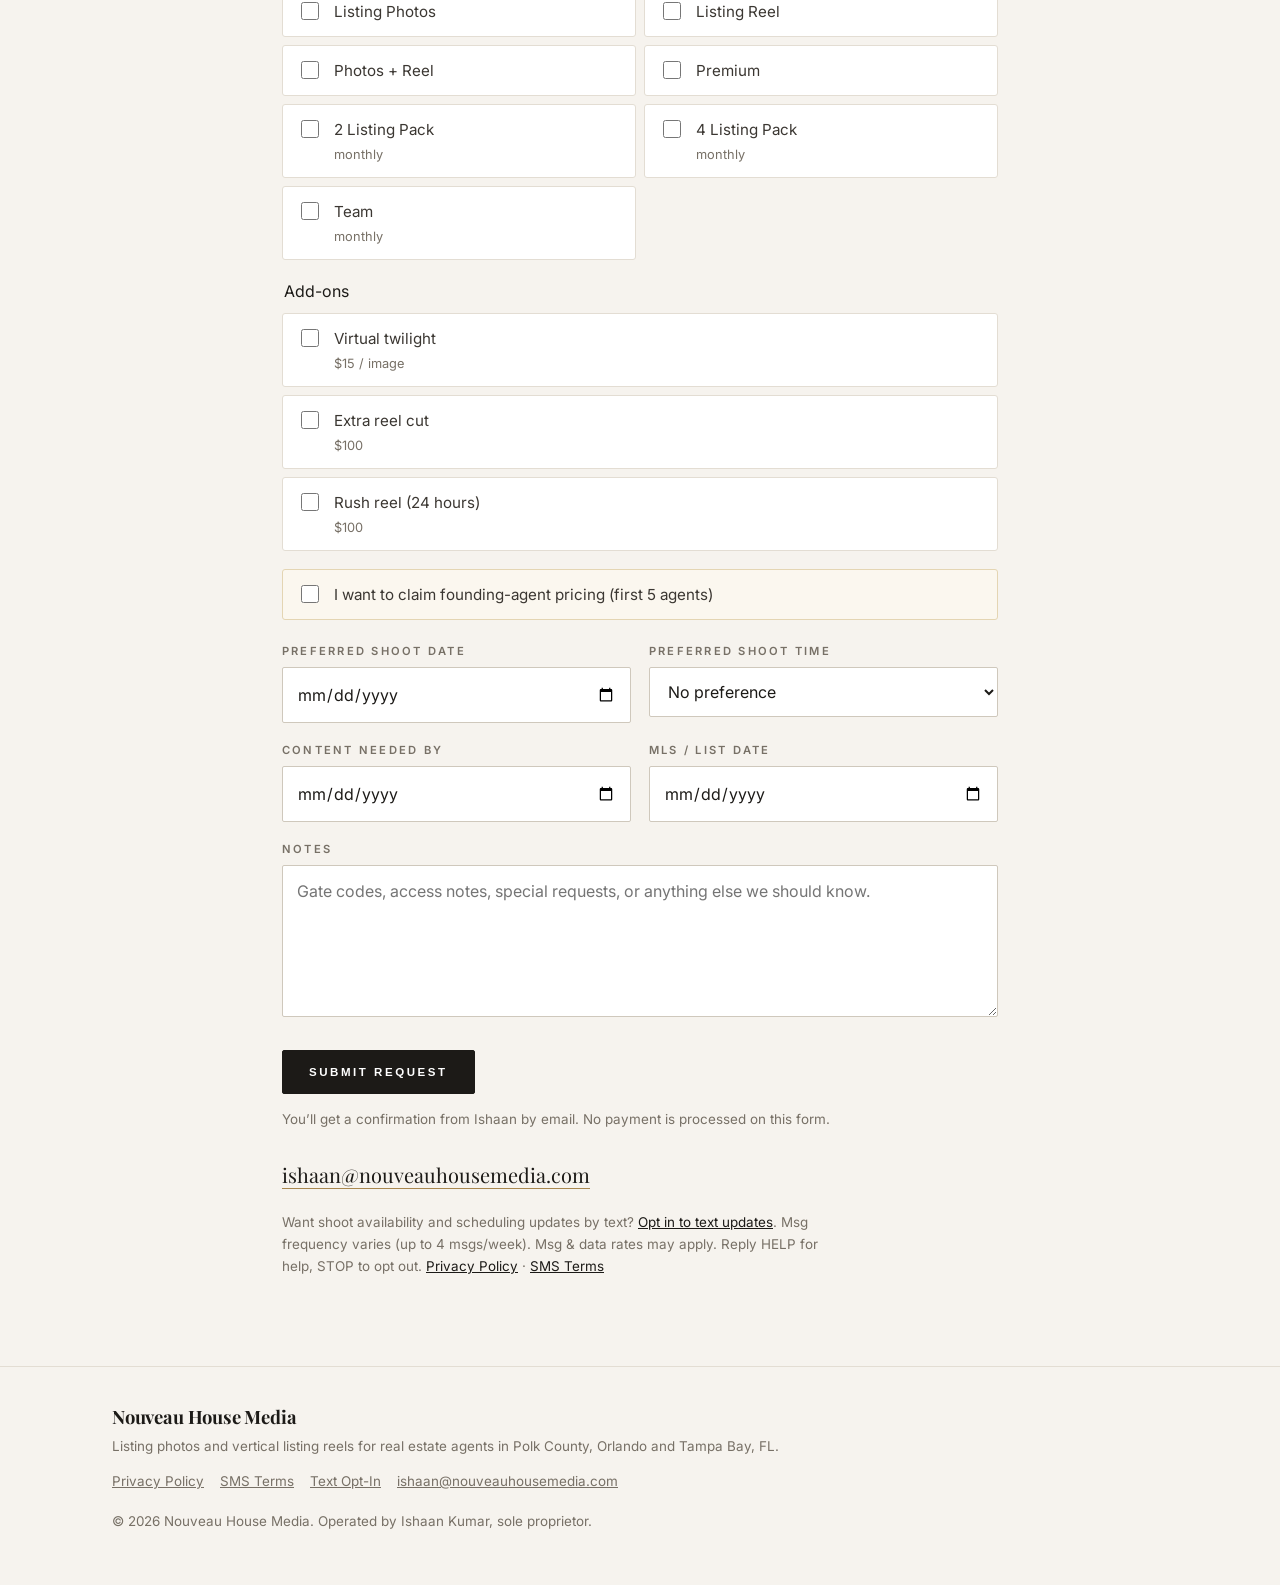
==== commit ce5e3a93: "Fix pricing: reel $795/$575, monthly $1,499/$2,799/$4,999, rush and extra cut $100" ====
--- a/index.html
+++ b/index.html
@@ -106,7 +106,7 @@
 <article class="card">
 <p class="tag">Video</p>
 <h3>Listing Reel</h3>
-<p class="price"><span class="std"><span class="sr">Standard price </span><s>$695</s></span> <span class="fnd"><span class="sr">Founding price </span>$509</span></p>
+<p class="price"><span class="std"><span class="sr">Standard price </span><s>$795</s></span> <span class="fnd"><span class="sr">Founding price </span>$575</span></p>
 <ul><li>30&ndash;60 s vertical 9:16 reel</li><li>Hook-first edit, music, on-screen text</li><li>Delivered in 48&ndash;72 hours</li><li>One revision round</li></ul>
 <a class="btn ghost full" href="?package=reel#book">Book the reel</a>
 </article>
@@ -146,8 +146,8 @@
 <table class="ptable">
 <tbody>
 <tr><td>Virtual twilight <span class="small">(labeled as digitally altered)</span></td><td class="r">$15 / image</td></tr>
-<tr><td>Extra reel cut <span class="small">(Open House, Price Improved, Just Sold)</span></td><td class="r">$50</td></tr>
-<tr><td>Rush reel <span class="small">(24 hours)</span></td><td class="r">$50</td></tr>
+<tr><td>Extra reel cut <span class="small">(Open House, Price Improved, Just Sold)</span></td><td class="r">$100</td></tr>
+<tr><td>Rush reel <span class="small">(24 hours)</span></td><td class="r">$100</td></tr>
 </tbody></table>
 </div>
 </div>
@@ -161,22 +161,22 @@
 <article class="card">
 <p class="tag">Solo agent</p>
 <h3>2 Listing Pack</h3>
-<p class="price"><span class="cur">$799</span><span class="per">/mo</span></p>
-<ul><li>2 listings / month: photos + Listing Reel</li><li>1 extra reel cut per listing (Just Listed, Open House or Just Sold)</li><li>Priority scheduling</li><li>Works out to about $400 per listing vs $545 booked separately</li></ul>
+<p class="price"><span class="cur">$1,499</span><span class="per">/mo</span></p>
+<ul><li>2 listings / month: photos + Listing Reel</li><li>1 extra reel cut per listing (Just Listed, Open House or Just Sold)</li><li>Priority scheduling</li><li>Works out to about $750 per listing vs $1,120 booked separately</li></ul>
 <a class="btn ghost full" href="?package=pack-2#book">Ask about the 2 Listing Pack</a>
 </article>
 <article class="card featured">
 <p class="tag gold">Busy agent</p>
 <h3>4 Listing Pack</h3>
-<p class="price"><span class="cur">$1,399</span><span class="per">/mo</span></p>
-<ul><li>4 listings / month: photos + Listing Reel</li><li>1 extra reel cut per listing</li><li>1 agent social reel / month (market update, tips or intro)</li><li>Priority scheduling</li><li>Works out to about $350 per listing vs $545 booked separately</li></ul>
+<p class="price"><span class="cur">$2,799</span><span class="per">/mo</span></p>
+<ul><li>4 listings / month: photos + Listing Reel</li><li>1 extra reel cut per listing</li><li>1 agent social reel / month (market update, tips or intro)</li><li>Priority scheduling</li><li>Works out to about $700 per listing vs $1,120 booked separately</li></ul>
 <a class="btn full" href="?package=pack-4#book">Ask about the 4 Listing Pack</a>
 </article>
 <article class="card">
 <p class="tag">Teams</p>
 <h3>Team</h3>
-<p class="price"><span class="cur">$1,999</span><span class="per">/mo</span></p>
-<ul><li>Up to 8 listings / month: photos + Listing Reel</li><li>1 extra reel cut per listing</li><li>2 agent or team social reels / month</li><li>Priority scheduling + 24-hour rush reels included</li><li>Works out to about $250 per listing vs $545 booked separately</li></ul>
+<p class="price"><span class="cur">$4,999</span><span class="per">/mo</span></p>
+<ul><li>Up to 8 listings / month: photos + Listing Reel</li><li>1 extra reel cut per listing</li><li>2 agent or team social reels / month</li><li>Priority scheduling + 24-hour rush reels included</li><li>Works out to about $625 per listing vs $1,120 booked separately</li></ul>
 <a class="btn ghost full" href="?package=team#book">Ask about Team</a>
 </article>
 </div>
@@ -210,7 +210,7 @@
 <p class="eyebrow">FAQ</p>
 <h2>Questions agents ask</h2>
 <details><summary>What areas do you cover?</summary><p>Polk County (Lakeland, Winter Haven, Davenport, Haines City and nearby), the Orlando area and the Tampa Bay area. For Orlando and Tampa Bay addresses, any travel fee is confirmed before you book. If you&rsquo;re unsure about an address, email it and we&rsquo;ll confirm.</p></details>
-<details><summary>How fast will I get my media?</summary><p>Photos are delivered in 24 hours and reels in 48&ndash;72 hours after the shoot. Need the reel sooner? Add the 24-hour rush for $50.</p></details>
+<details><summary>How fast will I get my media?</summary><p>Photos are delivered in 24 hours and reels in 48&ndash;72 hours after the shoot. Need the reel sooner? Add the 24-hour rush for $100.</p></details>
 <details><summary>How does founding pricing work?</summary><p>The first 5 agents who book get the founding price on every package for their first 3 listings, plus a free &ldquo;Just Sold&rdquo; reel when one of those listings closes. In return we ask for permission to show the work in our portfolio. An honest review is appreciated but never required.</p></details>
 <details><summary>What&rsquo;s in a listing reel?</summary><p>A 30&ndash;60 second vertical video (9:16) with a hook, the key rooms and features, music, on-screen text and a call to action. It&rsquo;s sized for Instagram Reels, TikTok, Facebook and YouTube Shorts. One revision round is included.</p></details>
 <details><summary>Can I use the photos and reel on the MLS and social media?</summary><p>Yes. The media is delivered for marketing that listing on the MLS, your website and your social channels.</p></details>
@@ -263,8 +263,8 @@
 <legend class="lbl">Add-ons</legend>
 <div class="choices">
 <label class="choice"><input type="checkbox" name="addon" value="Virtual twilight" data-slug="twilight"><span>Virtual twilight <em>$15 / image</em></span></label>
-<label class="choice"><input type="checkbox" name="addon" value="Extra reel cut" data-slug="extra-reel"><span>Extra reel cut <em>$50</em></span></label>
-<label class="choice"><input type="checkbox" name="addon" value="Rush reel (24 hours)" data-slug="rush"><span>Rush reel (24 hours) <em>$50</em></span></label>
+<label class="choice"><input type="checkbox" name="addon" value="Extra reel cut" data-slug="extra-reel"><span>Extra reel cut <em>$100</em></span></label>
+<label class="choice"><input type="checkbox" name="addon" value="Rush reel (24 hours)" data-slug="rush"><span>Rush reel (24 hours) <em>$100</em></span></label>
 </div>
 </fieldset>
 
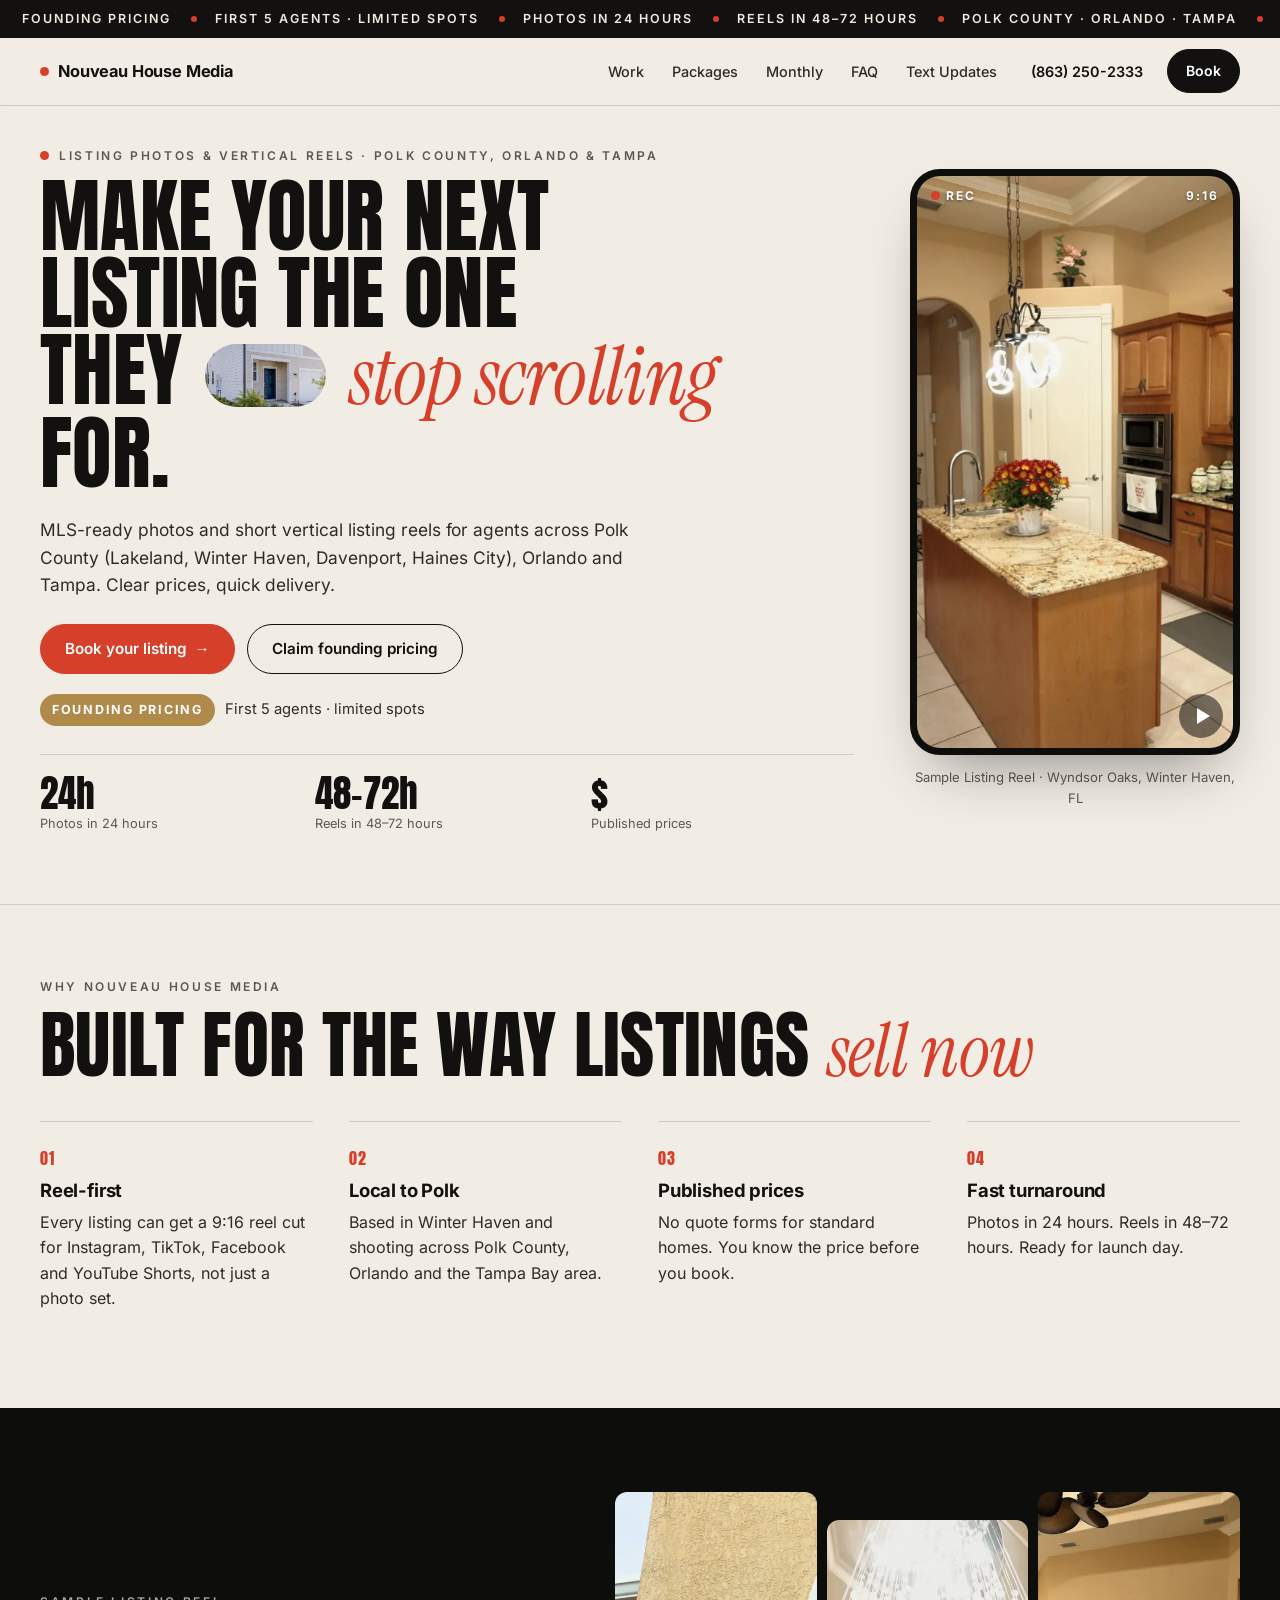
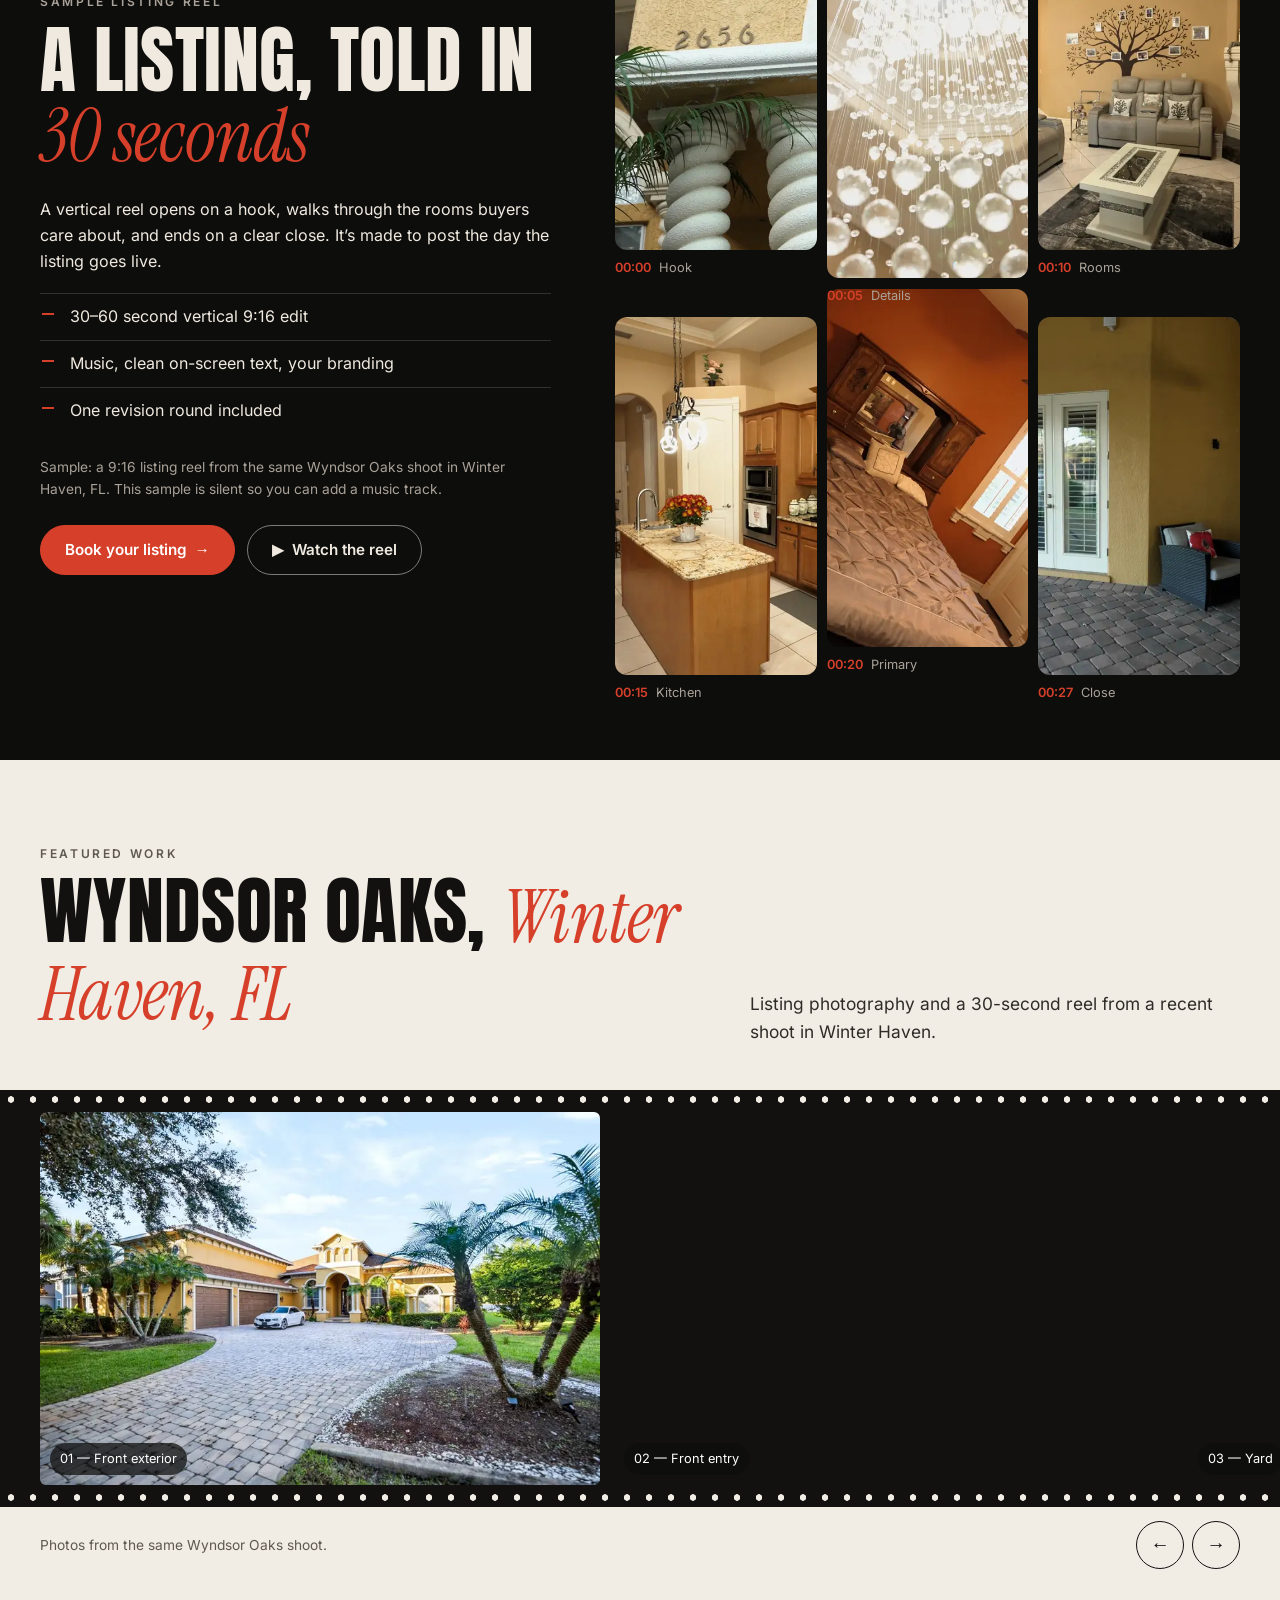
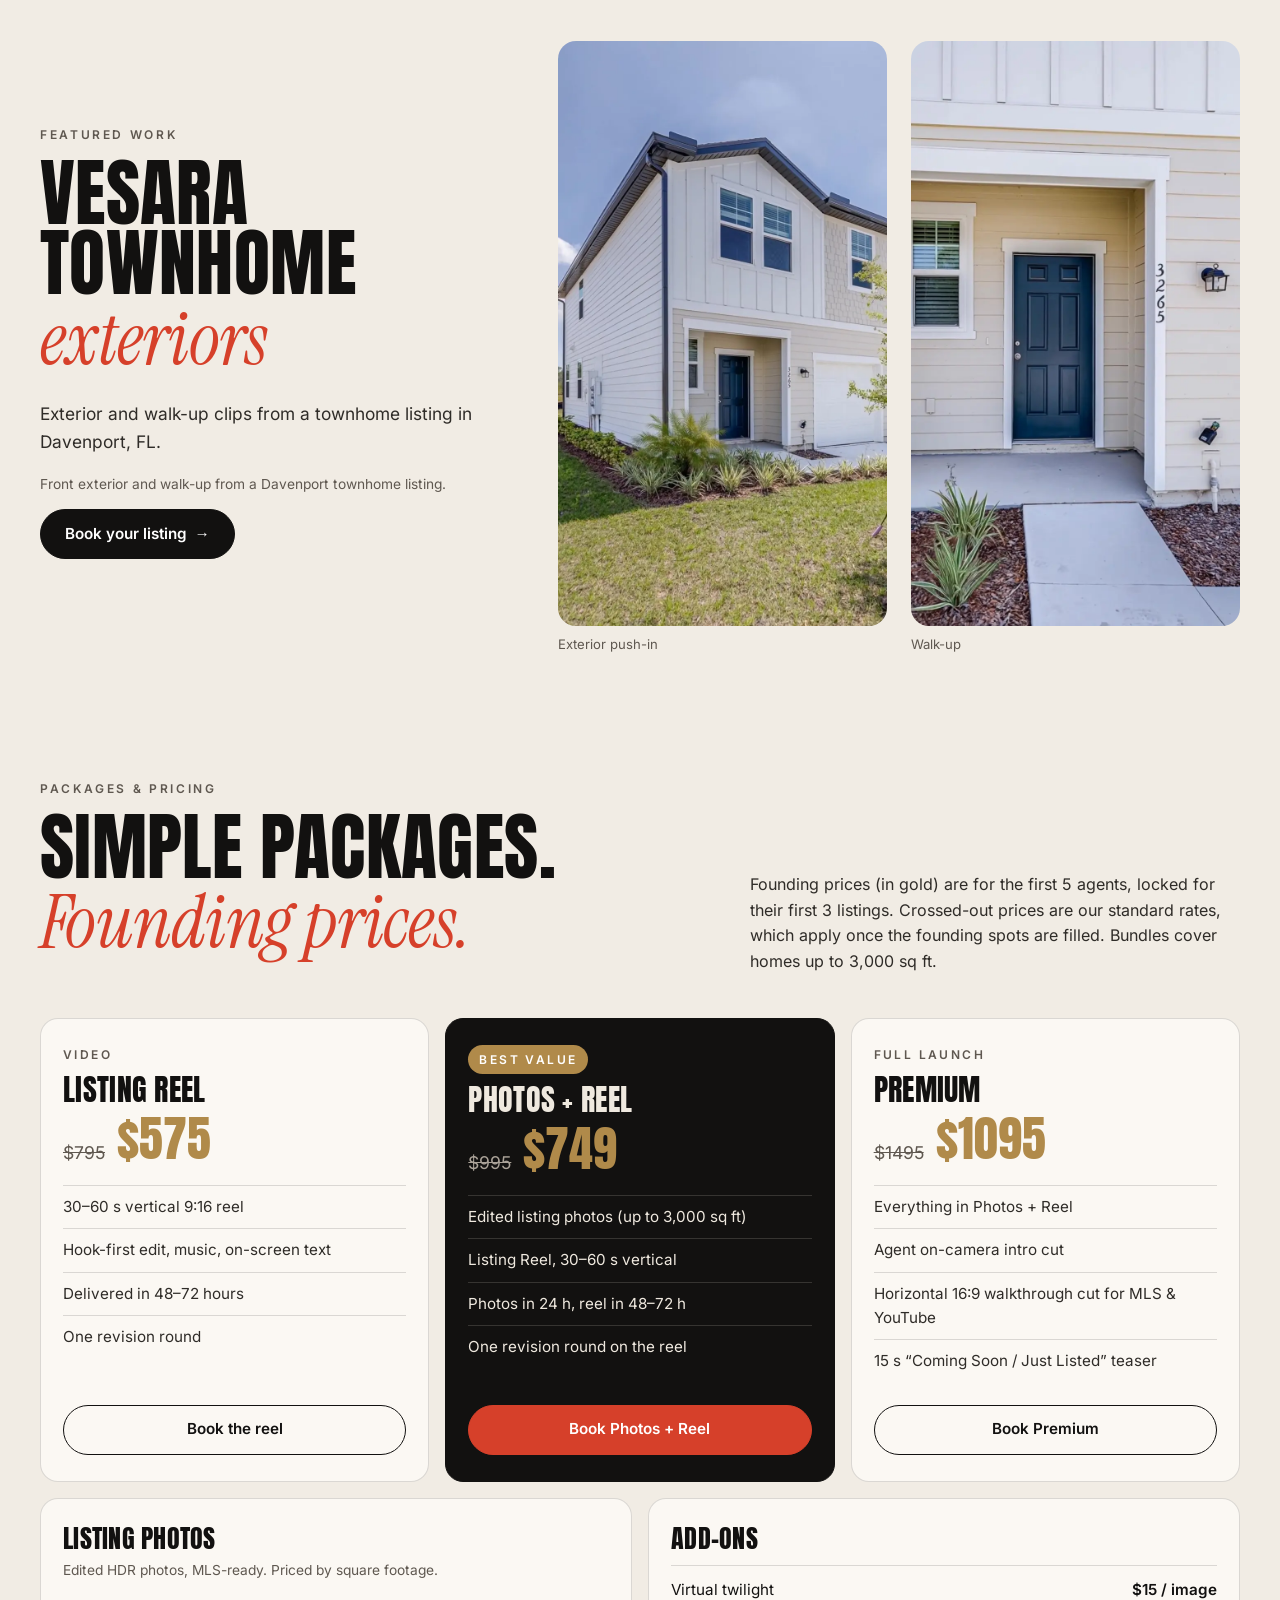
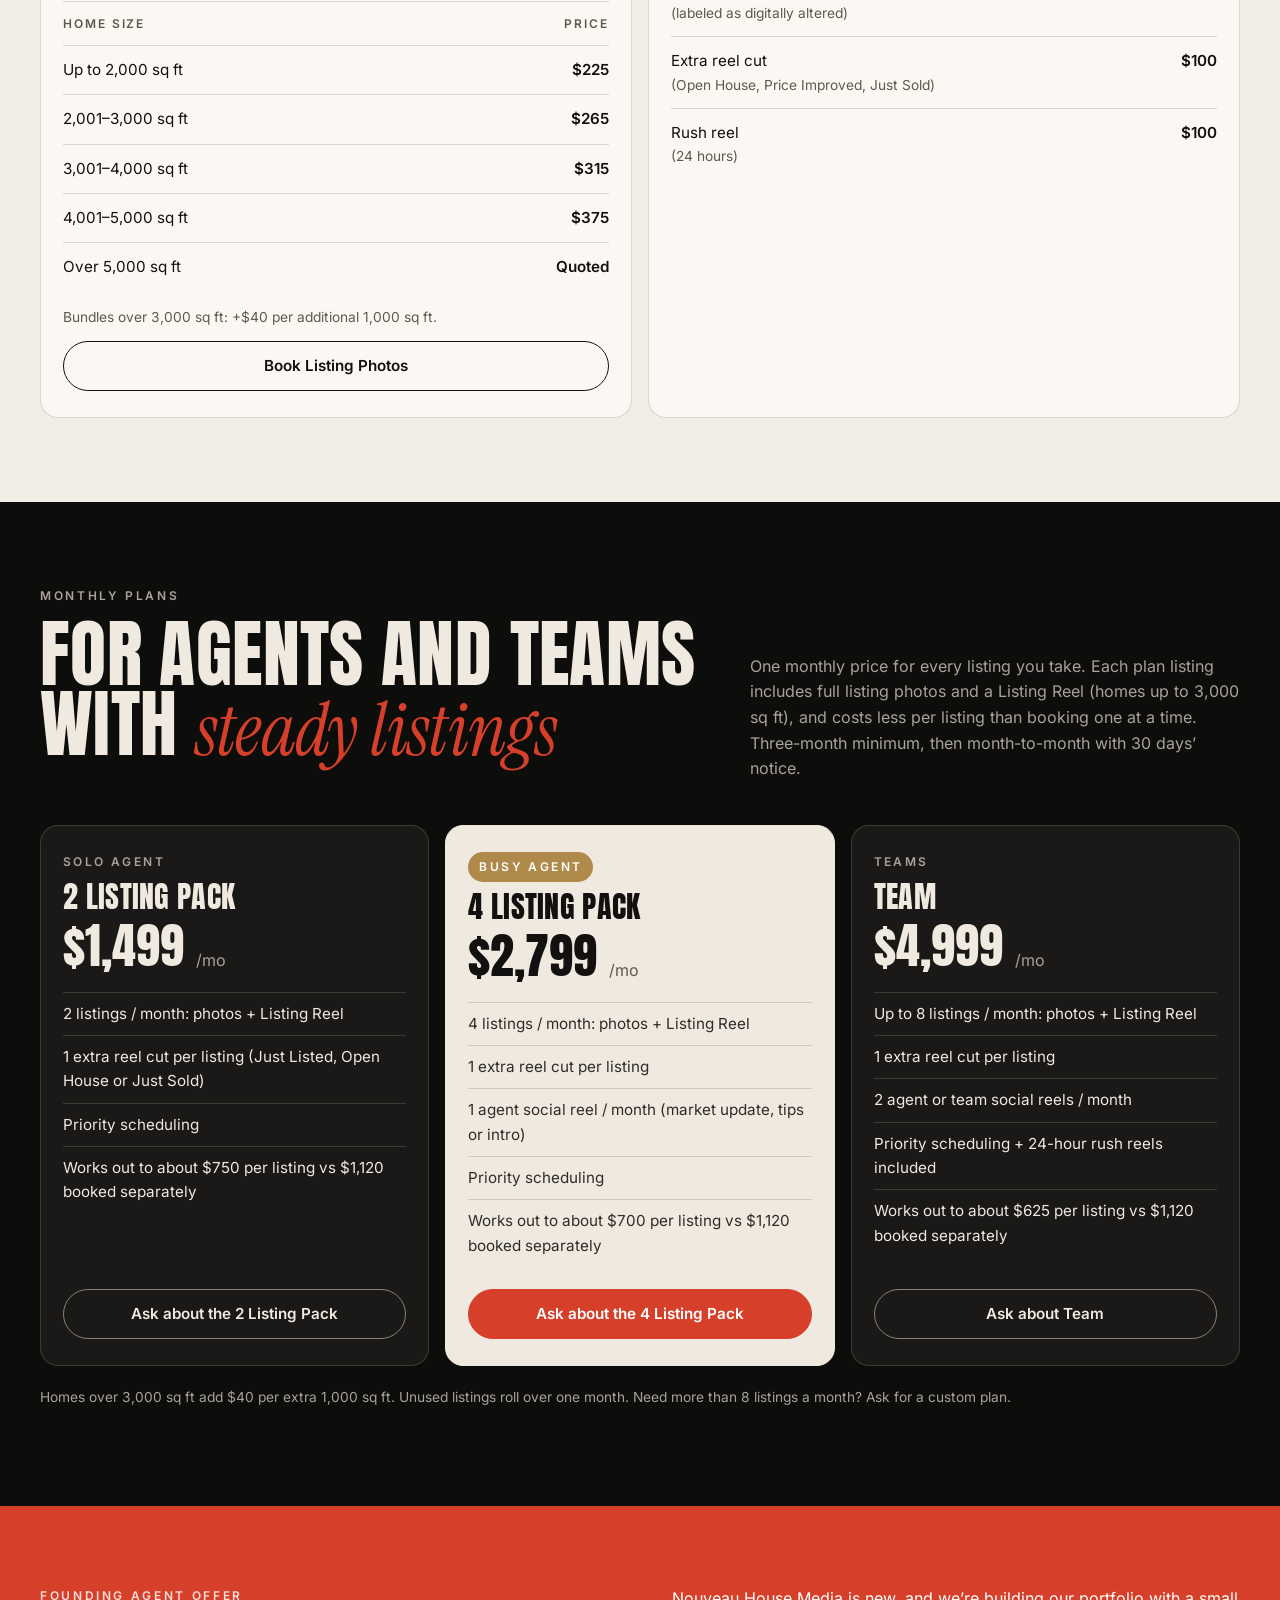
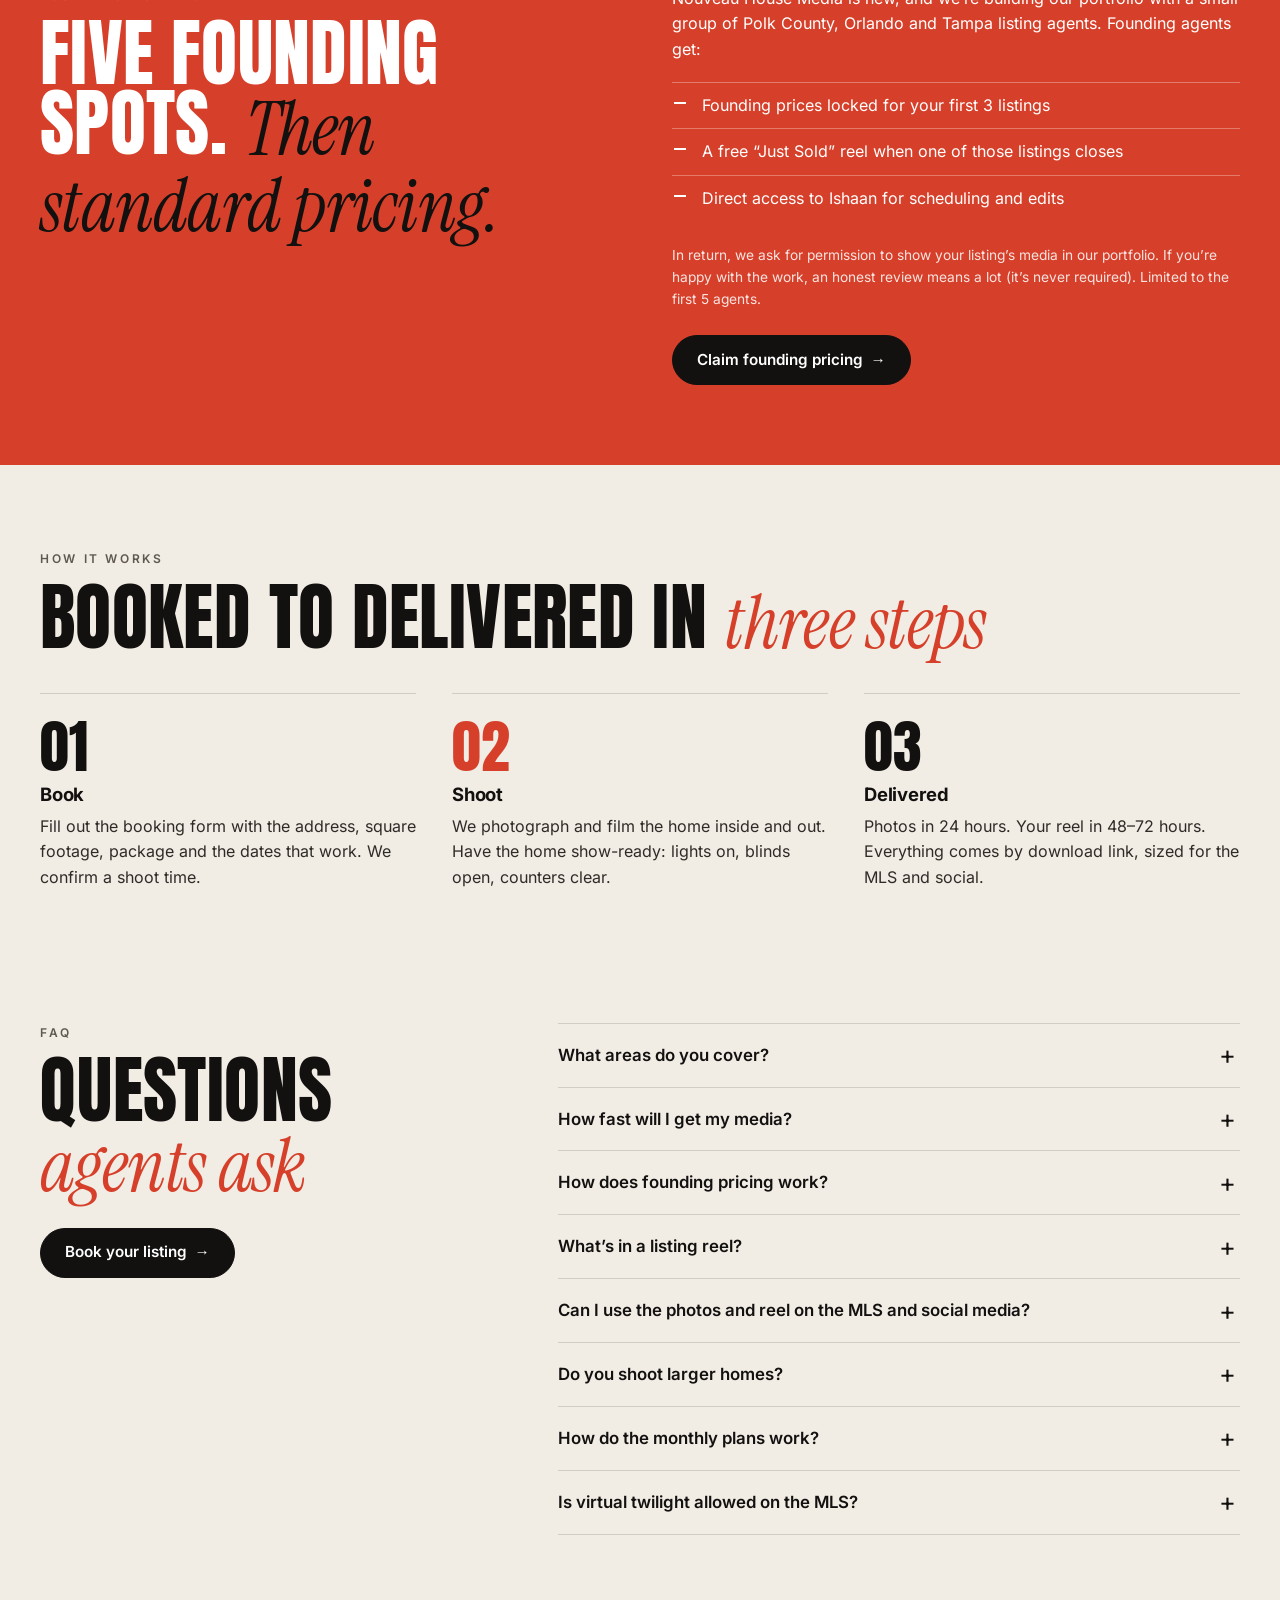
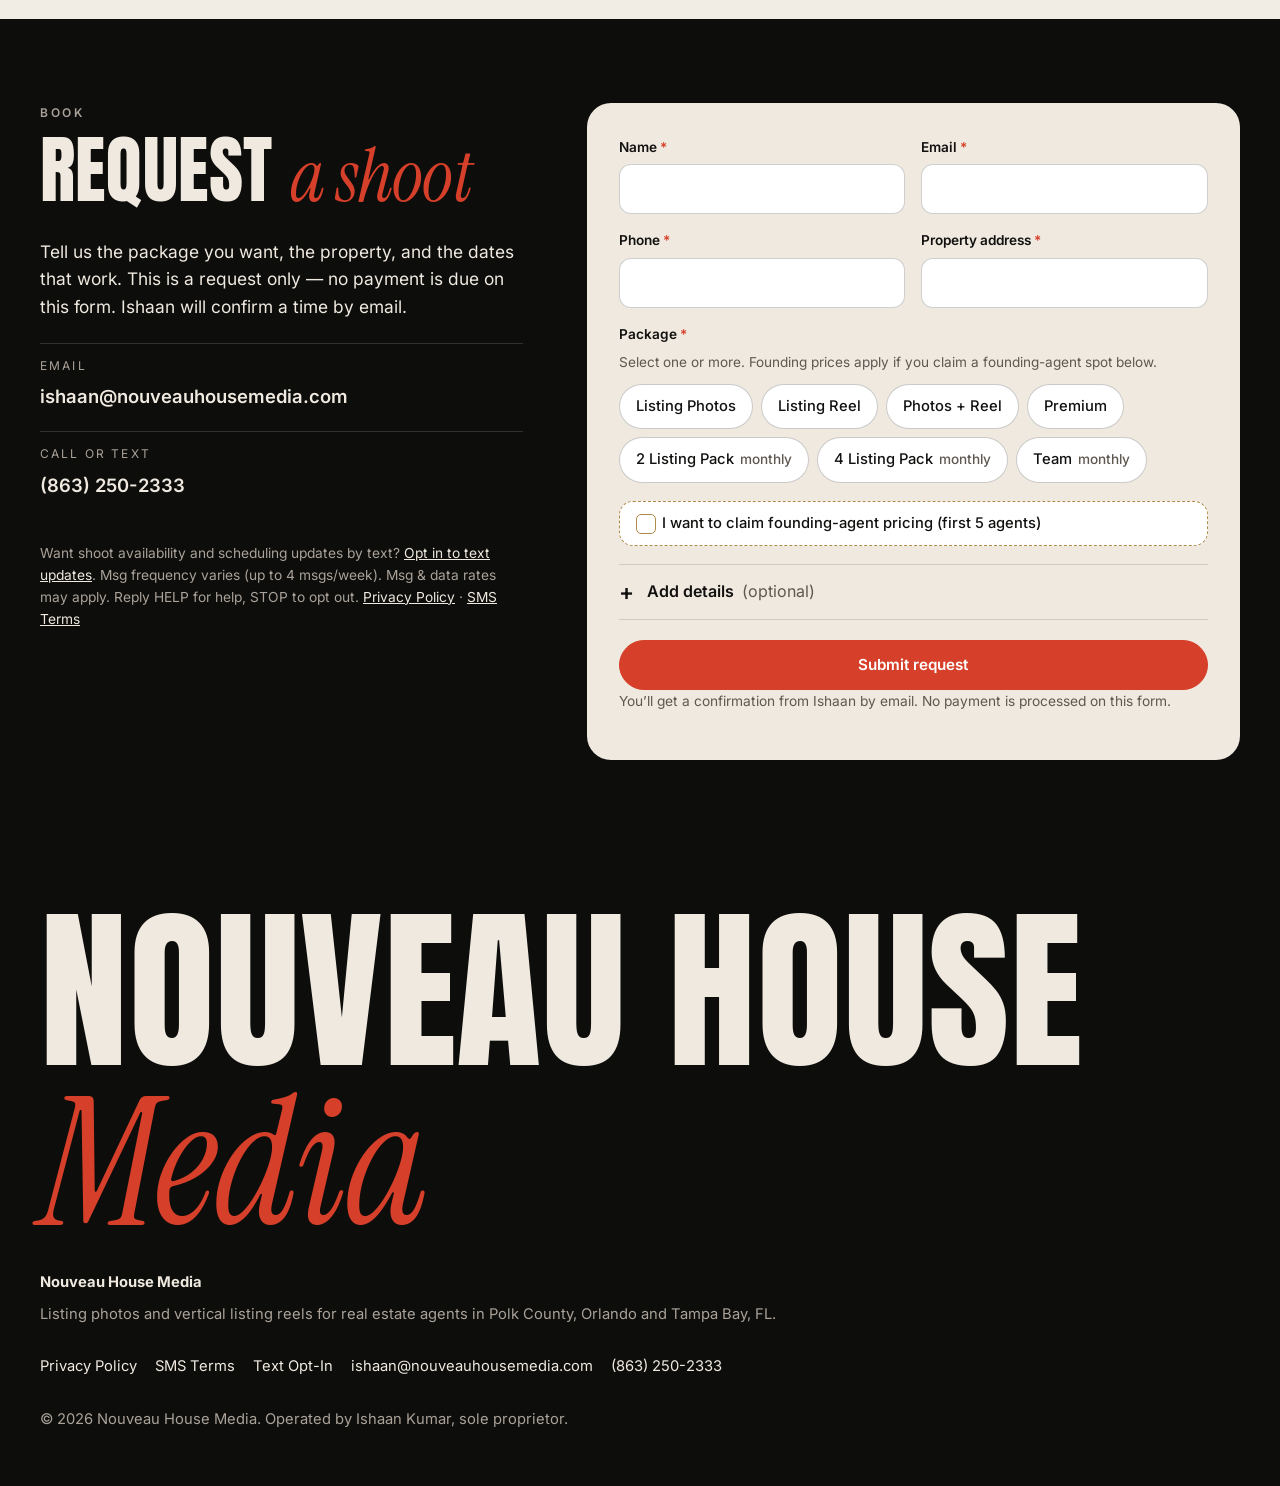
==== commit de496648: "Redesign v3: cinematic studio look, reel-first hero, sticky mobile CTA, optimized local media and fo" ====
--- a/index.html
+++ b/index.html
@@ -2,76 +2,88 @@
 <html lang="en">
 <head>
 <meta charset="utf-8">
-<meta name="viewport" content="width=device-width, initial-scale=1">
+<meta name="viewport" content="width=device-width, initial-scale=1, viewport-fit=cover">
 <title>Nouveau House Media | Listing Photos & Vertical Reels | Polk County, Orlando & Tampa, FL</title>
 <meta name="description" content="Listing photos and vertical listing reels for real estate agents in Polk County (Lakeland, Winter Haven, Davenport, Haines City), Orlando and Tampa, FL. Founding pricing for the first 5 agents.">
-<meta name="theme-color" content="#f6f3ee">
+<meta name="theme-color" content="#f1ece4">
 <meta property="og:title" content="Nouveau House Media | Listing Photos &amp; Vertical Reels">
 <meta property="og:description" content="Listing photos and vertical listing reels for agents in Polk County, Orlando and Tampa, FL. Founding pricing for the first 5 agents.">
 <meta property="og:image" content="https://nouveauhousemedia.com/assets/img/wyndsor-front-exterior.jpg">
 <meta property="og:url" content="https://nouveauhousemedia.com/">
 <meta property="og:type" content="website">
-<link rel="preconnect" href="https://fonts.googleapis.com"><link rel="preconnect" href="https://fonts.gstatic.com" crossorigin><link href="https://fonts.googleapis.com/css2?family=Inter:wght@400;500;600&family=Playfair+Display:ital,wght@0,600;0,700;0,800;1,600&display=swap" rel="stylesheet">
+<link rel="canonical" href="https://nouveauhousemedia.com/">
 <link rel="icon" href="assets/favicon.svg" type="image/svg+xml">
-<link rel="stylesheet" href="assets/style.css">
+<link rel="preload" href="assets/v3/fonts/anton-400.woff2" as="font" type="font/woff2" crossorigin>
+<link rel="preload" href="assets/v3/fonts/inter-var.woff2" as="font" type="font/woff2" crossorigin>
+<link rel="preload" href="assets/v3/img/wyndsor-listing-reel-poster-800.webp" as="image" type="image/webp">
+<link rel="stylesheet" href="assets/style.css?v=3">
+<script>document.documentElement.classList.add('js')</script>
+<script type="application/ld+json">
+{"@context":"https://schema.org","@type":"ProfessionalService","name":"Nouveau House Media","url":"https://nouveauhousemedia.com/","email":"ishaan@nouveauhousemedia.com","telephone":"+1-863-250-2333","image":"https://nouveauhousemedia.com/assets/img/wyndsor-front-exterior.jpg","description":"Listing photos and vertical listing reels for real estate agents in Polk County, Orlando and Tampa Bay, FL.","areaServed":["Polk County, FL","Lakeland, FL","Winter Haven, FL","Davenport, FL","Haines City, FL","Orlando, FL","Tampa Bay, FL"],"founder":{"@type":"Person","name":"Ishaan Kumar"}}
+</script>
 </head>
 <body>
-<header class="site"><div class="wrap">
-<a class="brand" href="">Nouveau House Media</a>
-<nav aria-label="Main"><a href="#work">Work</a><a href="#packages">Packages</a><a href="#monthly">Monthly</a><a href="#faq">FAQ</a><a href="text/">Text Updates</a><a class="nav-cta" href="#book">Book</a></nav>
-</div></header>
-<main>
+<a class="skip" href="#main">Skip to content</a>
+
+<div class="ticker" aria-label="Founding pricing: first 5 agents, limited spots">
+<div class="ticker-track" aria-hidden="true">
+<span>Founding pricing</span><span>First 5 agents &middot; limited spots</span><span>Photos in 24 hours</span><span>Reels in 48&ndash;72 hours</span><span>Polk County &middot; Orlando &middot; Tampa</span>
+<span>Founding pricing</span><span>First 5 agents &middot; limited spots</span><span>Photos in 24 hours</span><span>Reels in 48&ndash;72 hours</span><span>Polk County &middot; Orlando &middot; Tampa</span>
+</div>
+</div>
+
+<header class="site" id="top">
+<div class="bar">
+<a class="brand" href="./" aria-label="Nouveau House Media home"><span class="rec" aria-hidden="true"></span>Nouveau House Media</a>
+<nav class="nav" id="nav" aria-label="Main">
+<a href="#work">Work</a><a href="#packages">Packages</a><a href="#monthly">Monthly</a><a href="#faq">FAQ</a><a href="text/">Text Updates</a>
+<a class="nav-tel" href="tel:+18632502333">(863) 250-2333</a>
+</nav>
+<a class="btn btn-sm" href="#book">Book</a>
+<button class="menu" type="button" aria-expanded="false" aria-controls="nav"><span class="sr">Menu</span><i></i><i></i></button>
+</div>
+</header>
+
+<main id="main">
 
 <section class="hero">
-<div class="hero-media"><img src="assets/img/wyndsor-front-exterior.jpg" width="1520" height="1015" alt="Front exterior of a home at Wyndsor Oaks in Winter Haven, Florida" fetchpriority="high"></div>
-<div class="wrap hero-copy">
-<p class="eyebrow">Listing Photos &amp; Vertical Reels &middot; Polk County, Orlando &amp; Tampa</p>
-<h1>Make your next listing the one they stop scrolling for.</h1>
+<div class="hero-copy">
+<p class="eyebrow"><span class="dot" aria-hidden="true"></span>Listing Photos &amp; Vertical Reels &middot; Polk County, Orlando &amp; Tampa</p>
+<h1 class="display"><span class="ln">Make your next</span> <span class="ln">listing the one</span> <span class="ln">they <span class="pill" aria-hidden="true"><img src="assets/v3/img/exterior-push-800.webp" width="800" height="1422" alt=""></span> <em>stop scrolling</em></span> <span class="ln">for.</span></h1>
 <p class="lead">MLS-ready photos and short vertical listing reels for agents across Polk County (Lakeland, Winter Haven, Davenport, Haines City), Orlando and Tampa. Clear prices, quick delivery.</p>
-<div class="btns"><a class="btn" href="#book">Book your listing</a><a class="btn ghost" href="?founding=1#book">Claim founding pricing</a></div>
-<p class="badge"><span>Founding pricing</span> First 5 agents &middot; limited spots</p>
-</div>
+<div class="btns"><a class="btn btn-red" href="#book">Book your listing <span aria-hidden="true">&rarr;</span></a><a class="btn btn-line" href="?founding=1#book">Claim founding pricing</a></div>
+<p class="badge"><b>Founding pricing</b> First 5 agents &middot; limited spots</p>
+<ul class="proof" aria-label="Turnaround">
+<li><strong>24h</strong><span>Photos in 24 hours</span></li>
+<li><strong>48&ndash;72h</strong><span>Reels in 48&ndash;72 hours</span></li>
+<li><strong>$</strong><span>Published prices</span></li>
+</ul>
+</div>
+<figure class="hero-reel">
+<div class="phone">
+<video src="assets/v3/media/wyndsor-reel-720.mp4" poster="assets/v3/img/wyndsor-listing-reel-poster-800.webp" width="720" height="1280" muted autoplay loop playsinline preload="metadata" aria-label="Vertical listing reel of a home at Wyndsor Oaks in Winter Haven, Florida"></video>
+<span class="hud hud-tl" aria-hidden="true"><i class="rec"></i>REC</span><span class="hud hud-tr" aria-hidden="true">9:16</span>
+<button class="vctl" type="button" aria-label="Pause video" data-video-toggle><span aria-hidden="true"></span></button>
+</div>
+<figcaption>Sample Listing Reel &middot; Wyndsor Oaks, Winter Haven, FL</figcaption>
+</figure>
 </section>
 
 <section id="why" class="why"><div class="wrap">
-<p class="eyebrow">Why Nouveau House Media</p>
-<h2>Built for the way listings sell now</h2>
-<div class="grid4">
-<div><h3>Reel-first</h3><p>Every listing can get a 9:16 reel cut for Instagram, TikTok, Facebook and YouTube Shorts, not just a photo set.</p></div>
-<div><h3>Local to Polk</h3><p>Based in Winter Haven and shooting across Polk County, Orlando and the Tampa Bay area.</p></div>
-<div><h3>Published prices</h3><p>No quote forms for standard homes. You know the price before you book.</p></div>
-<div><h3>Fast turnaround</h3><p>Photos in 24 hours. Reels in 48&ndash;72 hours. Ready for launch day.</p></div>
-</div>
-</div></section>
-
-<section id="work" class="work"><div class="wrap">
-<p class="eyebrow">Featured work</p>
-<h2>Wyndsor Oaks, Winter Haven, FL</h2>
-<p class="lead">Listing photography and a 30-second reel from a recent shoot in Winter Haven.</p>
-<div class="gallery">
-<figure><img src="assets/img/wyndsor-front-exterior.jpg" width="1520" height="1015" loading="lazy" decoding="async" alt="Front exterior of a home at Wyndsor Oaks in Winter Haven, Florida"></figure>
-<figure><img src="assets/img/wyndsor-front-entry.jpg" width="1620" height="1080" loading="lazy" decoding="async" alt="Arched front entry and paver walkway at Wyndsor Oaks"></figure>
-<figure><img src="assets/img/wyndsor-exterior-yard.jpg" width="1400" height="934" loading="lazy" decoding="async" alt="Side yard and lawn at Wyndsor Oaks"></figure>
-<figure><img src="assets/img/wyndsor-living-room.jpg" width="1800" height="1202" loading="lazy" decoding="async" alt="Formal living room at Wyndsor Oaks"></figure>
-<figure><img src="assets/img/wyndsor-great-room.jpg" width="1800" height="1201" loading="lazy" decoding="async" alt="Great room and breakfast nook opening to the backyard at Wyndsor Oaks"></figure>
-<figure><img src="assets/img/wyndsor-dining-room.jpg" width="1800" height="1200" loading="lazy" decoding="async" alt="Dining room at Wyndsor Oaks"></figure>
-<figure><img src="assets/img/wyndsor-kitchen.jpg" width="1800" height="1201" loading="lazy" decoding="async" alt="Kitchen with a center island at Wyndsor Oaks"></figure>
-<figure><img src="assets/img/wyndsor-kitchen-detail.jpg" width="1800" height="1201" loading="lazy" decoding="async" alt="Kitchen detail with granite counters and stainless appliances"></figure>
-<figure><img src="assets/img/wyndsor-family-room.jpg" width="1800" height="1199" loading="lazy" decoding="async" alt="Family room with a fireplace and built-in niches"></figure>
-<figure><img src="assets/img/wyndsor-primary-bedroom.jpg" width="1800" height="1199" loading="lazy" decoding="async" alt="Primary bedroom at Wyndsor Oaks"></figure>
-<figure><img src="assets/img/wyndsor-primary-bath.jpg" width="1800" height="1200" loading="lazy" decoding="async" alt="Primary bathroom with a soaking tub and vanity"></figure>
-<figure><img src="assets/img/wyndsor-lanai.jpg" width="1800" height="1202" loading="lazy" decoding="async" alt="Screened lanai at Wyndsor Oaks"></figure>
-</div>
-<p class="small">Photos from the same Wyndsor Oaks shoot.</p>
-</div></section>
-
-<section id="reel" class="reel"><div class="wrap reel-grid">
-<div class="reel-frame">
-<video src="assets/reel/wyndsor-listing-reel-9x16.mp4" poster="assets/reel/wyndsor-listing-reel-poster.jpg" width="1080" height="1920" muted autoplay loop playsinline controls preload="metadata" aria-label="Vertical listing reel of a home at Wyndsor Oaks in Winter Haven, Florida"></video>
-</div>
-<div class="reel-copy">
+<div class="sec-head"><p class="eyebrow">Why Nouveau House Media</p>
+<h2 class="display">Built for the way listings <em>sell now</em></h2></div>
+<ol class="grid4">
+<li class="rv"><span class="num">01</span><h3>Reel-first</h3><p>Every listing can get a 9:16 reel cut for Instagram, TikTok, Facebook and YouTube Shorts, not just a photo set.</p></li>
+<li class="rv"><span class="num">02</span><h3>Local to Polk</h3><p>Based in Winter Haven and shooting across Polk County, Orlando and the Tampa Bay area.</p></li>
+<li class="rv"><span class="num">03</span><h3>Published prices</h3><p>No quote forms for standard homes. You know the price before you book.</p></li>
+<li class="rv"><span class="num">04</span><h3>Fast turnaround</h3><p>Photos in 24 hours. Reels in 48&ndash;72 hours. Ready for launch day.</p></li>
+</ol>
+</div></section>
+
+<section id="reel" class="reel dark"><div class="wrap reel-grid">
+<div class="reel-copy rv">
 <p class="eyebrow">Sample Listing Reel</p>
-<h2>A listing, told in 30 seconds</h2>
+<h2 class="display">A listing, told in <em>30 seconds</em></h2>
 <p>A vertical reel opens on a hook, walks through the rooms buyers care about, and ends on a clear close. It&rsquo;s made to post the day the listing goes live.</p>
 <ul class="ticks">
 <li>30&ndash;60 second vertical 9:16 edit</li>
@@ -79,55 +91,103 @@
 <li>One revision round included</li>
 </ul>
 <p class="small">Sample: a 9:16 listing reel from the same Wyndsor Oaks shoot in Winter Haven, FL. This sample is silent so you can add a music track.</p>
-<div class="btns"><a class="btn" href="?package=reel#book">Book your listing</a></div>
-</div>
-</div></section>
-
-<section id="vesara" class="vesara"><div class="wrap">
+<div class="btns"><a class="btn btn-red" href="?package=reel#book">Book your listing <span aria-hidden="true">&rarr;</span></a><button class="btn btn-line light" type="button" data-open-reel>&#9654;&nbsp; Watch the reel</button></div>
+</div>
+<div class="storyboard rv" aria-label="Frames from the sample listing reel">
+<figure><img src="assets/v3/frames/reel-0.6.webp" width="360" height="640" loading="lazy" decoding="async" alt="Reel opening shot: house number and front columns"><figcaption><b>00:00</b> Hook</figcaption></figure>
+<figure><img src="assets/v3/frames/reel-5.webp" width="360" height="640" loading="lazy" decoding="async" alt="Reel shot: crystal chandelier"><figcaption><b>00:05</b> Details</figcaption></figure>
+<figure><img src="assets/v3/frames/reel-10.webp" width="360" height="640" loading="lazy" decoding="async" alt="Reel shot: family room"><figcaption><b>00:10</b> Rooms</figcaption></figure>
+<figure><img src="assets/v3/frames/reel-15.webp" width="360" height="640" loading="lazy" decoding="async" alt="Reel shot: kitchen island"><figcaption><b>00:15</b> Kitchen</figcaption></figure>
+<figure><img src="assets/v3/frames/reel-20.webp" width="360" height="640" loading="lazy" decoding="async" alt="Reel shot: primary bedroom"><figcaption><b>00:20</b> Primary</figcaption></figure>
+<figure><img src="assets/v3/frames/reel-27.webp" width="360" height="640" loading="lazy" decoding="async" alt="Reel closing shot: lanai"><figcaption><b>00:27</b> Close</figcaption></figure>
+</div>
+</div></section>
+
+<dialog class="reel-dialog" id="reel-dialog" aria-label="Sample listing reel">
+<div class="rd-inner">
+<video data-src="assets/v3/media/wyndsor-reel-720.mp4" poster="assets/v3/img/wyndsor-listing-reel-poster-800.webp" width="720" height="1280" muted loop playsinline controls preload="none" aria-label="Vertical listing reel of a home at Wyndsor Oaks in Winter Haven, Florida"></video>
+<button class="rd-close" type="button" data-close-reel aria-label="Close video">&times;</button>
+</div>
+</dialog>
+
+<section id="work" class="work"><div class="wrap">
+<div class="sec-head split-head">
+<div><p class="eyebrow">Featured work</p>
+<h2 class="display">Wyndsor Oaks, <em>Winter Haven, FL</em></h2></div>
+<p class="lead">Listing photography and a 30-second reel from a recent shoot in Winter Haven.</p>
+</div>
+</div>
+<div class="strip-wrap rv">
+<div class="strip" tabindex="0" aria-label="Wyndsor Oaks listing photos, scroll sideways">
+<figure><picture><source type="image/webp" srcset="assets/v3/img/wyndsor-front-exterior-800.webp 800w, assets/v3/img/wyndsor-front-exterior-1600.webp 1520w" sizes="(max-width:700px) 86vw, 46vw"><img src="assets/img/wyndsor-front-exterior.jpg" width="1520" height="1015" loading="lazy" decoding="async" alt="Front exterior of a home at Wyndsor Oaks in Winter Haven, Florida"></picture><figcaption>01 &mdash; Front exterior</figcaption></figure>
+<figure><picture><source type="image/webp" srcset="assets/v3/img/wyndsor-front-entry-800.webp 800w, assets/v3/img/wyndsor-front-entry-1600.webp 1600w" sizes="(max-width:700px) 86vw, 46vw"><img src="assets/img/wyndsor-front-entry.jpg" width="1620" height="1080" loading="lazy" decoding="async" alt="Arched front entry and paver walkway at Wyndsor Oaks"></picture><figcaption>02 &mdash; Front entry</figcaption></figure>
+<figure><picture><source type="image/webp" srcset="assets/v3/img/wyndsor-exterior-yard-800.webp 800w, assets/v3/img/wyndsor-exterior-yard-1600.webp 1400w" sizes="(max-width:700px) 86vw, 46vw"><img src="assets/img/wyndsor-exterior-yard.jpg" width="1400" height="934" loading="lazy" decoding="async" alt="Side yard and lawn at Wyndsor Oaks"></picture><figcaption>03 &mdash; Yard</figcaption></figure>
+<figure><picture><source type="image/webp" srcset="assets/v3/img/wyndsor-living-room-800.webp 800w, assets/v3/img/wyndsor-living-room-1600.webp 1600w" sizes="(max-width:700px) 86vw, 46vw"><img src="assets/img/wyndsor-living-room.jpg" width="1800" height="1202" loading="lazy" decoding="async" alt="Formal living room at Wyndsor Oaks"></picture><figcaption>04 &mdash; Living room</figcaption></figure>
+<figure><picture><source type="image/webp" srcset="assets/v3/img/wyndsor-great-room-800.webp 800w, assets/v3/img/wyndsor-great-room-1600.webp 1600w" sizes="(max-width:700px) 86vw, 46vw"><img src="assets/img/wyndsor-great-room.jpg" width="1800" height="1201" loading="lazy" decoding="async" alt="Great room and breakfast nook opening to the backyard at Wyndsor Oaks"></picture><figcaption>05 &mdash; Great room</figcaption></figure>
+<figure><picture><source type="image/webp" srcset="assets/v3/img/wyndsor-dining-room-800.webp 800w, assets/v3/img/wyndsor-dining-room-1600.webp 1600w" sizes="(max-width:700px) 86vw, 46vw"><img src="assets/img/wyndsor-dining-room.jpg" width="1800" height="1200" loading="lazy" decoding="async" alt="Dining room at Wyndsor Oaks"></picture><figcaption>06 &mdash; Dining room</figcaption></figure>
+<figure><picture><source type="image/webp" srcset="assets/v3/img/wyndsor-kitchen-800.webp 800w, assets/v3/img/wyndsor-kitchen-1600.webp 1600w" sizes="(max-width:700px) 86vw, 46vw"><img src="assets/img/wyndsor-kitchen.jpg" width="1800" height="1201" loading="lazy" decoding="async" alt="Kitchen with a center island at Wyndsor Oaks"></picture><figcaption>07 &mdash; Kitchen</figcaption></figure>
+<figure><picture><source type="image/webp" srcset="assets/v3/img/wyndsor-kitchen-detail-800.webp 800w, assets/v3/img/wyndsor-kitchen-detail-1600.webp 1600w" sizes="(max-width:700px) 86vw, 46vw"><img src="assets/img/wyndsor-kitchen-detail.jpg" width="1800" height="1201" loading="lazy" decoding="async" alt="Kitchen detail with granite counters and stainless appliances"></picture><figcaption>08 &mdash; Kitchen detail</figcaption></figure>
+<figure><picture><source type="image/webp" srcset="assets/v3/img/wyndsor-family-room-800.webp 800w, assets/v3/img/wyndsor-family-room-1600.webp 1600w" sizes="(max-width:700px) 86vw, 46vw"><img src="assets/img/wyndsor-family-room.jpg" width="1800" height="1199" loading="lazy" decoding="async" alt="Family room with a fireplace and built-in niches"></picture><figcaption>09 &mdash; Family room</figcaption></figure>
+<figure><picture><source type="image/webp" srcset="assets/v3/img/wyndsor-primary-bedroom-800.webp 800w, assets/v3/img/wyndsor-primary-bedroom-1600.webp 1600w" sizes="(max-width:700px) 86vw, 46vw"><img src="assets/img/wyndsor-primary-bedroom.jpg" width="1800" height="1199" loading="lazy" decoding="async" alt="Primary bedroom at Wyndsor Oaks"></picture><figcaption>10 &mdash; Primary bedroom</figcaption></figure>
+<figure><picture><source type="image/webp" srcset="assets/v3/img/wyndsor-primary-bath-800.webp 800w, assets/v3/img/wyndsor-primary-bath-1600.webp 1600w" sizes="(max-width:700px) 86vw, 46vw"><img src="assets/img/wyndsor-primary-bath.jpg" width="1800" height="1200" loading="lazy" decoding="async" alt="Primary bathroom with a soaking tub and vanity"></picture><figcaption>11 &mdash; Primary bath</figcaption></figure>
+<figure><picture><source type="image/webp" srcset="assets/v3/img/wyndsor-lanai-800.webp 800w, assets/v3/img/wyndsor-lanai-1600.webp 1600w" sizes="(max-width:700px) 86vw, 46vw"><img src="assets/img/wyndsor-lanai.jpg" width="1800" height="1202" loading="lazy" decoding="async" alt="Screened lanai at Wyndsor Oaks"></picture><figcaption>12 &mdash; Lanai</figcaption></figure>
+</div>
+<div class="strip-ctl wrap"><p class="small">Photos from the same Wyndsor Oaks shoot.</p><div class="arrows"><button type="button" class="arw" data-strip="-1" aria-label="Previous photos">&larr;</button><button type="button" class="arw" data-strip="1" aria-label="Next photos">&rarr;</button></div></div>
+</div>
+
+<div class="wrap vesara" id="vesara">
+<div class="vesara-grid">
+<div class="vesara-copy rv">
 <p class="eyebrow">Featured work</p>
-<h2>Vesara townhome exteriors</h2>
+<h2 class="display">Vesara townhome <em>exteriors</em></h2>
 <p class="lead">Exterior and walk-up clips from a townhome listing in Davenport, FL.</p>
-<div class="vesara-grid">
-<figure class="vesara-frame">
-<video src="assets/vesara/exterior-push.mp4" poster="assets/vesara/exterior-push.jpg" width="1080" height="1920" muted autoplay loop playsinline preload="metadata" aria-label="Slow push-in on the front exterior of a Vesara townhome in Davenport, Florida"></video>
+<p class="small">Front exterior and walk-up from a Davenport townhome listing.</p>
+<a class="btn btn-ink" href="#book">Book your listing <span aria-hidden="true">&rarr;</span></a>
+</div>
+<figure class="clip rv">
+<video data-lazy data-src="assets/v3/media/vesara-push-720.mp4" poster="assets/v3/img/exterior-push-800.webp" width="720" height="1280" muted loop playsinline preload="none" aria-label="Slow push-in on the front exterior of a Vesara townhome in Davenport, Florida"></video>
+<figcaption>Exterior push-in</figcaption>
 </figure>
-<figure class="vesara-frame">
-<video src="assets/vesara/walk-up.mp4" poster="assets/vesara/walk-up.jpg" width="1080" height="1920" muted autoplay loop playsinline preload="metadata" aria-label="Walk-up to the front door of a Vesara townhome in Davenport, Florida"></video>
+<figure class="clip rv">
+<video data-lazy data-src="assets/v3/media/vesara-walkup-720.mp4" poster="assets/v3/img/walk-up-800.webp" width="720" height="1280" muted loop playsinline preload="none" aria-label="Walk-up to the front door of a Vesara townhome in Davenport, Florida"></video>
+<figcaption>Walk-up</figcaption>
 </figure>
 </div>
-<p class="small">Front exterior and walk-up from a Davenport townhome listing.</p>
-</div></section>
+</div>
+</section>
 
 <section id="packages" class="packages"><div class="wrap">
-<p class="eyebrow">Packages &amp; Pricing</p>
-<h2>Simple packages. Founding prices.</h2>
+<div class="sec-head split-head">
+<div><p class="eyebrow">Packages &amp; Pricing</p>
+<h2 class="display">Simple packages. <em>Founding prices.</em></h2></div>
 <p class="lead-sm">Founding prices (in gold) are for the first 5 agents, locked for their first 3 listings. Crossed-out prices are our standard rates, which apply once the founding spots are filled. Bundles cover homes up to 3,000 sq ft.</p>
+</div>
 <div class="cards">
-<article class="card">
+<article class="card rv">
 <p class="tag">Video</p>
 <h3>Listing Reel</h3>
 <p class="price"><span class="std"><span class="sr">Standard price </span><s>$795</s></span> <span class="fnd"><span class="sr">Founding price </span>$575</span></p>
 <ul><li>30&ndash;60 s vertical 9:16 reel</li><li>Hook-first edit, music, on-screen text</li><li>Delivered in 48&ndash;72 hours</li><li>One revision round</li></ul>
-<a class="btn ghost full" href="?package=reel#book">Book the reel</a>
-</article>
-<article class="card featured">
+<a class="btn btn-line full" href="?package=reel#book">Book the reel</a>
+</article>
+<article class="card featured rv">
 <p class="tag gold">Best value</p>
 <h3>Photos + Reel</h3>
 <p class="price"><span class="std"><span class="sr">Standard price </span><s>$995</s></span> <span class="fnd"><span class="sr">Founding price </span>$749</span></p>
 <ul><li>Edited listing photos (up to 3,000 sq ft)</li><li>Listing Reel, 30&ndash;60 s vertical</li><li>Photos in 24 h, reel in 48&ndash;72 h</li><li>One revision round on the reel</li></ul>
-<a class="btn full" href="?package=photos-reel#book">Book Photos + Reel</a>
-</article>
-<article class="card">
+<a class="btn btn-red full" href="?package=photos-reel#book">Book Photos + Reel</a>
+</article>
+<article class="card rv">
 <p class="tag">Full launch</p>
 <h3>Premium</h3>
 <p class="price"><span class="std"><span class="sr">Standard price </span><s>$1495</s></span> <span class="fnd"><span class="sr">Founding price </span>$1095</span></p>
 <ul><li>Everything in Photos + Reel</li><li>Agent on-camera intro cut</li><li>Horizontal 16:9 walkthrough cut for MLS &amp; YouTube</li><li>15 s &ldquo;Coming Soon / Just Listed&rdquo; teaser</li></ul>
-<a class="btn ghost full" href="?package=premium#book">Book Premium</a>
+<a class="btn btn-line full" href="?package=premium#book">Book Premium</a>
 </article>
 </div>
 
 <div class="split">
-<div class="card table-card">
+<div class="card table-card rv">
 <h3>Listing Photos</h3>
 <p class="small">Edited HDR photos, MLS-ready. Priced by square footage.</p>
 <table class="ptable">
@@ -140,8 +200,9 @@
 <tr><td>Over 5,000 sq ft</td><td class="r">Quoted</td></tr>
 </tbody></table>
 <p class="small">Bundles over 3,000 sq ft: +$40 per additional 1,000 sq ft.</p>
-</div>
-<div class="card table-card">
+<a class="btn btn-line full" href="?package=photos#book">Book Listing Photos</a>
+</div>
+<div class="card table-card rv">
 <h3>Add-ons</h3>
 <table class="ptable">
 <tbody>
@@ -153,62 +214,70 @@
 </div>
 </div></section>
 
-<section id="monthly" class="monthly"><div class="wrap">
-<p class="eyebrow">Monthly Plans</p>
-<h2>For agents and teams with steady listings</h2>
+<section id="monthly" class="monthly dark"><div class="wrap">
+<div class="sec-head split-head">
+<div><p class="eyebrow">Monthly Plans</p>
+<h2 class="display">For agents and teams with <em>steady listings</em></h2></div>
 <p class="lead-sm">One monthly price for every listing you take. Each plan listing includes full listing photos and a Listing Reel (homes up to 3,000 sq ft), and costs less per listing than booking one at a time. Three-month minimum, then month-to-month with 30 days&rsquo; notice.</p>
+</div>
 <div class="cards">
-<article class="card">
+<article class="card rv">
 <p class="tag">Solo agent</p>
 <h3>2 Listing Pack</h3>
 <p class="price"><span class="cur">$1,499</span><span class="per">/mo</span></p>
 <ul><li>2 listings / month: photos + Listing Reel</li><li>1 extra reel cut per listing (Just Listed, Open House or Just Sold)</li><li>Priority scheduling</li><li>Works out to about $750 per listing vs $1,120 booked separately</li></ul>
-<a class="btn ghost full" href="?package=pack-2#book">Ask about the 2 Listing Pack</a>
-</article>
-<article class="card featured">
+<a class="btn btn-line light full" href="?package=pack-2#book">Ask about the 2 Listing Pack</a>
+</article>
+<article class="card featured rv">
 <p class="tag gold">Busy agent</p>
 <h3>4 Listing Pack</h3>
 <p class="price"><span class="cur">$2,799</span><span class="per">/mo</span></p>
 <ul><li>4 listings / month: photos + Listing Reel</li><li>1 extra reel cut per listing</li><li>1 agent social reel / month (market update, tips or intro)</li><li>Priority scheduling</li><li>Works out to about $700 per listing vs $1,120 booked separately</li></ul>
-<a class="btn full" href="?package=pack-4#book">Ask about the 4 Listing Pack</a>
-</article>
-<article class="card">
+<a class="btn btn-red full" href="?package=pack-4#book">Ask about the 4 Listing Pack</a>
+</article>
+<article class="card rv">
 <p class="tag">Teams</p>
 <h3>Team</h3>
 <p class="price"><span class="cur">$4,999</span><span class="per">/mo</span></p>
 <ul><li>Up to 8 listings / month: photos + Listing Reel</li><li>1 extra reel cut per listing</li><li>2 agent or team social reels / month</li><li>Priority scheduling + 24-hour rush reels included</li><li>Works out to about $625 per listing vs $1,120 booked separately</li></ul>
-<a class="btn ghost full" href="?package=team#book">Ask about Team</a>
+<a class="btn btn-line light full" href="?package=team#book">Ask about Team</a>
 </article>
 </div>
 <p class="small">Homes over 3,000 sq ft add $40 per extra 1,000 sq ft. Unused listings roll over one month. Need more than 8 listings a month? Ask for a custom plan.</p>
 </div></section>
 
-<section id="founding" class="founding"><div class="wrap narrow center">
-<p class="eyebrow light">Founding Agent Offer</p>
-<h2>Five founding spots. Then standard pricing.</h2>
+<section id="founding" class="founding"><div class="wrap founding-grid">
+<div class="rv">
+<p class="eyebrow">Founding Agent Offer</p>
+<h2 class="display">Five founding spots. <em>Then standard pricing.</em></h2>
+</div>
+<div class="rv">
 <p>Nouveau House Media is new, and we&rsquo;re building our portfolio with a small group of Polk County, Orlando and Tampa listing agents. Founding agents get:</p>
-<ul class="ticks light">
+<ul class="ticks">
 <li>Founding prices locked for your first 3 listings</li>
 <li>A free &ldquo;Just Sold&rdquo; reel when one of those listings closes</li>
 <li>Direct access to Ishaan for scheduling and edits</li>
 </ul>
-<p class="small light">In return, we ask for permission to show your listing&rsquo;s media in our portfolio. If you&rsquo;re happy with the work, an honest review means a lot (it&rsquo;s never required). Limited to the first 5 agents.</p>
-<div class="btns center"><a class="btn gold" href="?founding=1#book">Claim founding pricing</a></div>
+<p class="small">In return, we ask for permission to show your listing&rsquo;s media in our portfolio. If you&rsquo;re happy with the work, an honest review means a lot (it&rsquo;s never required). Limited to the first 5 agents.</p>
+<div class="btns"><a class="btn btn-ink" href="?founding=1#book">Claim founding pricing <span aria-hidden="true">&rarr;</span></a></div>
+</div>
 </div></section>
 
 <section id="how" class="how"><div class="wrap">
-<p class="eyebrow">How It Works</p>
-<h2>Booked to delivered in three steps</h2>
+<div class="sec-head"><p class="eyebrow">How It Works</p>
+<h2 class="display">Booked to delivered in <em>three steps</em></h2></div>
 <ol class="steps">
-<li><h3>Book</h3><p>Fill out the booking form with the address, square footage, package and the dates that work. We confirm a shoot time.</p></li>
-<li><h3>Shoot</h3><p>We photograph and film the home inside and out. Have the home show-ready: lights on, blinds open, counters clear.</p></li>
-<li><h3>Delivered</h3><p>Photos in 24 hours. Your reel in 48&ndash;72 hours. Everything comes by download link, sized for the MLS and social.</p></li>
+<li class="rv"><span class="num">01</span><h3>Book</h3><p>Fill out the booking form with the address, square footage, package and the dates that work. We confirm a shoot time.</p></li>
+<li class="rv"><span class="num">02</span><h3>Shoot</h3><p>We photograph and film the home inside and out. Have the home show-ready: lights on, blinds open, counters clear.</p></li>
+<li class="rv"><span class="num">03</span><h3>Delivered</h3><p>Photos in 24 hours. Your reel in 48&ndash;72 hours. Everything comes by download link, sized for the MLS and social.</p></li>
 </ol>
 </div></section>
 
-<section id="faq" class="faq"><div class="wrap narrow">
-<p class="eyebrow">FAQ</p>
-<h2>Questions agents ask</h2>
+<section id="faq" class="faq"><div class="wrap faq-grid">
+<div class="sec-head"><p class="eyebrow">FAQ</p>
+<h2 class="display">Questions <em>agents ask</em></h2>
+<a class="btn btn-ink" href="#book">Book your listing <span aria-hidden="true">&rarr;</span></a></div>
+<div class="qa">
 <details><summary>What areas do you cover?</summary><p>Polk County (Lakeland, Winter Haven, Davenport, Haines City and nearby), the Orlando area and the Tampa Bay area. For Orlando and Tampa Bay addresses, any travel fee is confirmed before you book. If you&rsquo;re unsure about an address, email it and we&rsquo;ll confirm.</p></details>
 <details><summary>How fast will I get my media?</summary><p>Photos are delivered in 24 hours and reels in 48&ndash;72 hours after the shoot. Need the reel sooner? Add the 24-hour rush for $100.</p></details>
 <details><summary>How does founding pricing work?</summary><p>The first 5 agents who book get the founding price on every package for their first 3 listings, plus a free &ldquo;Just Sold&rdquo; reel when one of those listings closes. In return we ask for permission to show the work in our portfolio. An honest review is appreciated but never required.</p></details>
@@ -217,15 +286,23 @@
 <details><summary>Do you shoot larger homes?</summary><p>Yes. Photos are priced by size up to 5,000 sq ft. Larger homes get a quick custom quote. Email the address and square footage.</p></details>
 <details><summary>How do the monthly plans work?</summary><p>You pick a plan for the number of listings you usually take each month. Every plan listing gets photos and a Listing Reel, plus extra reel cuts and priority scheduling. Plans have a 3-month minimum and then run month-to-month with 30 days&rsquo; notice. Unused listings roll over one month.</p></details>
 <details><summary>Is virtual twilight allowed on the MLS?</summary><p>Virtual twilight images are digitally altered, so we label them that way and always deliver the original daytime photo too. Check your MLS rules for disclosure.</p></details>
-</div></section>
-
-
-<section id="book" class="book"><div class="wrap narrow">
+</div>
+</div></section>
+
+<section id="book" class="book dark"><div class="wrap book-grid">
+<aside class="book-side">
 <p class="eyebrow">Book</p>
-<h2>Request a shoot</h2>
+<h2 class="display">Request <em>a shoot</em></h2>
 <p class="lead">Tell us the package you want, the property, and the dates that work. This is a request only &mdash; no payment is due on this form. Ishaan will confirm a time by email.</p>
-
-<div id="book-success" class="form-msg ok" hidden role="status">
+<ul class="contact-list">
+<li><span>Email</span><a href="mailto:ishaan@nouveauhousemedia.com">ishaan@nouveauhousemedia.com</a></li>
+<li><span>Call or text</span><a href="tel:+18632502333">(863) 250-2333</a></li>
+</ul>
+<p class="small">Want shoot availability and scheduling updates by text? <a href="text/">Opt in to text updates</a>. Msg frequency varies (up to 4 msgs/week). Msg &amp; data rates may apply. Reply HELP for help, STOP to opt out. <a href="privacy/">Privacy Policy</a> &middot; <a href="terms/">SMS Terms</a></p>
+</aside>
+
+<div class="book-main">
+<div id="book-success" class="form-msg ok" hidden role="status" tabindex="-1">
 <p><strong>Request received.</strong> Thanks &mdash; Ishaan will follow up at the email you provided to confirm the shoot.</p>
 </div>
 <div id="book-error" class="form-msg err" hidden role="alert">
@@ -239,11 +316,8 @@
 <div class="field"><label class="lbl" for="book-name">Name <span class="req">*</span></label><input type="text" id="book-name" name="name" autocomplete="name" required></div>
 <div class="field"><label class="lbl" for="book-email">Email <span class="req">*</span></label><input type="email" id="book-email" name="email" autocomplete="email" required></div>
 <div class="field"><label class="lbl" for="book-phone">Phone <span class="req">*</span></label><input type="tel" id="book-phone" name="phone" autocomplete="tel" inputmode="tel" required></div>
-<div class="field"><label class="lbl" for="book-brokerage">Brokerage / team</label><input type="text" id="book-brokerage" name="brokerage" autocomplete="organization"></div>
-</div>
-
 <div class="field"><label class="lbl" for="book-address">Property address <span class="req">*</span></label><input type="text" id="book-address" name="address" autocomplete="street-address" required></div>
-<div class="field"><label class="lbl" for="book-sqft">Square footage</label><input type="text" id="book-sqft" name="sqft" inputmode="numeric" placeholder="e.g. 2,400"></div>
+</div>
 
 <fieldset class="field">
 <legend class="lbl">Package <span class="req">*</span></legend>
@@ -259,6 +333,15 @@
 </div>
 </fieldset>
 
+<label class="choice founding-choice"><input type="checkbox" id="book-founding" name="founding" value="Yes — requesting founding agent pricing"><span>I want to claim founding-agent pricing (first 5 agents)</span></label>
+
+<details class="more" id="book-more">
+<summary>Add details <span>(optional)</span></summary>
+<div class="more-body">
+<div class="fields-2">
+<div class="field"><label class="lbl" for="book-brokerage">Brokerage / team</label><input type="text" id="book-brokerage" name="brokerage" autocomplete="organization"></div>
+<div class="field"><label class="lbl" for="book-sqft">Square footage</label><input type="text" id="book-sqft" name="sqft" inputmode="numeric" placeholder="e.g. 2,400"></div>
+</div>
 <fieldset class="field">
 <legend class="lbl">Add-ons</legend>
 <div class="choices">
@@ -267,9 +350,6 @@
 <label class="choice"><input type="checkbox" name="addon" value="Rush reel (24 hours)" data-slug="rush"><span>Rush reel (24 hours) <em>$100</em></span></label>
 </div>
 </fieldset>
-
-<label class="choice founding-choice"><input type="checkbox" id="book-founding" name="founding" value="Yes — requesting founding agent pricing"><span>I want to claim founding-agent pricing (first 5 agents)</span></label>
-
 <div class="fields-2">
 <div class="field"><label class="lbl" for="book-shoot-date">Preferred shoot date</label><input type="date" id="book-shoot-date" name="shoot_date"></div>
 <div class="field"><label class="lbl" for="book-shoot-time">Preferred shoot time</label>
@@ -283,24 +363,33 @@
 <div class="field"><label class="lbl" for="book-delivery">Content needed by</label><input type="date" id="book-delivery" name="delivery_date"></div>
 <div class="field"><label class="lbl" for="book-mls">MLS / list date</label><input type="date" id="book-mls" name="mls_date"></div>
 </div>
-
-<div class="field"><label class="lbl" for="book-notes">Notes</label><textarea id="book-notes" name="notes" rows="5" placeholder="Gate codes, access notes, special requests, or anything else we should know."></textarea></div>
-
-<button class="btn" type="submit" id="book-submit">Submit request</button>
+<div class="field"><label class="lbl" for="book-notes">Notes</label><textarea id="book-notes" name="notes" rows="4" placeholder="Gate codes, access notes, special requests, or anything else we should know."></textarea></div>
+</div>
+</details>
+
+<button class="btn btn-red full" type="submit" id="book-submit">Submit request</button>
 <p class="small">You&rsquo;ll get a confirmation from Ishaan by email. No payment is processed on this form.</p>
 </form>
-
-<p class="mail"><a href="mailto:ishaan@nouveauhousemedia.com">ishaan@nouveauhousemedia.com</a></p>
-<p class="small">Want shoot availability and scheduling updates by text? <a href="text/">Opt in to text updates</a>. Msg frequency varies (up to 4 msgs/week). Msg &amp; data rates may apply. Reply HELP for help, STOP to opt out. <a href="privacy/">Privacy Policy</a> &middot; <a href="terms/">SMS Terms</a></p>
+</div>
 </div></section>
 
 </main>
-<footer><div class="wrap">
+<footer class="site-foot"><div class="wrap">
+<p class="foot-big display" aria-hidden="true">Nouveau House <em>Media</em></p>
+<div class="foot-cols">
 <p class="foot-brand">Nouveau House Media</p>
 <p>Listing photos and vertical listing reels for real estate agents in Polk County, Orlando and Tampa Bay, FL.</p>
-<p class="foot-links"><a href="privacy/">Privacy Policy</a><a href="terms/">SMS Terms</a><a href="text/">Text Opt-In</a><a href="mailto:ishaan@nouveauhousemedia.com">ishaan@nouveauhousemedia.com</a></p>
+<p class="foot-links"><a href="privacy/">Privacy Policy</a><a href="terms/">SMS Terms</a><a href="text/">Text Opt-In</a><a href="mailto:ishaan@nouveauhousemedia.com">ishaan@nouveauhousemedia.com</a><a href="tel:+18632502333">(863) 250-2333</a></p>
 <p>&copy; 2026 Nouveau House Media. Operated by Ishaan Kumar, sole proprietor.</p>
+</div>
 </div></footer>
-<script src="assets/book.js" defer></script>
+
+<div class="mbar" id="mbar">
+<a class="btn btn-line" href="tel:+18632502333">Call</a>
+<a class="btn btn-red" href="#book">Book a shoot</a>
+</div>
+
+<script src="assets/book.js?v=3" defer></script>
+<script src="assets/site.js?v=3" defer></script>
 </body>
 </html>
--- a/assets/style.css
+++ b/assets/style.css
@@ -1,220 +1,327 @@
-/* Nouveau House Media — v2. Mobile-first. */
-:root{--ink:#1c1a17;--ink2:#3b3732;--muted:#777066;--line:#e3ddd3;--bg:#f6f3ee;--paper:#fffdf9;--stone:#ece6dc;--gold:#a8874f;--gold-d:#8a6d3b;--dark:#1f1d1a}
+@font-face{font-family:'Anton';font-style:normal;font-weight:400;font-display:swap;src:url(v3/fonts/anton-400.woff2) format('woff2');unicode-range:U+0000-00FF, U+0131, U+0152-0153, U+02BB-02BC, U+02C6, U+02DA, U+02DC, U+0304, U+0308, U+0329, U+2000-206F, U+20AC, U+2122, U+2191, U+2193, U+2212, U+2215, U+FEFF, U+FFFD}
+@font-face{font-family:'Instrument Serif';font-style:italic;font-weight:400;font-display:swap;src:url(v3/fonts/instrumentserif-400i.woff2) format('woff2');unicode-range:U+0000-00FF, U+0131, U+0152-0153, U+02BB-02BC, U+02C6, U+02DA, U+02DC, U+0304, U+0308, U+0329, U+2000-206F, U+20AC, U+2122, U+2191, U+2193, U+2212, U+2215, U+FEFF, U+FFFD}
+@font-face{font-family:'Inter';font-style:normal;font-weight:400 700;font-display:swap;src:url(v3/fonts/inter-var.woff2) format('woff2');unicode-range:U+0000-00FF, U+0131, U+0152-0153, U+02BB-02BC, U+02C6, U+02DA, U+02DC, U+0304, U+0308, U+0329, U+2000-206F, U+20AC, U+2122, U+2191, U+2193, U+2212, U+2215, U+FEFF, U+FFFD}
+/* Nouveau House Media — v3 "studio" redesign, 2026-11-24. Mobile-first. */
+:root{--paper:#f1ece4;--paper2:#e8e1d6;--ink:#121110;--ink2:#2f2c28;--muted:#5f5850;--line:rgba(18,17,16,.14);--red:#d6402a;--red-d:#b8331f;--gold:#b08a4a;--night:#0d0d0c;--night2:#1a1917;--fg-n:#efe9df;--mut-n:#aaa298;--line-n:rgba(239,233,223,.16);--r:18px;--ease:cubic-bezier(.2,.7,.1,1)}
 *{box-sizing:border-box}
-html{-webkit-text-size-adjust:100%;scroll-behavior:smooth;scroll-padding-top:72px}
-body{margin:0;background:var(--bg);color:var(--ink);font:16px/1.65 "Inter",-apple-system,BlinkMacSystemFont,"Segoe UI",Helvetica,Arial,sans-serif;-webkit-font-smoothing:antialiased}
-img,video{display:block;max-width:100%}
-h1,h2,h3,.brand,.foot-brand{font-family:"Playfair Display",Georgia,"Times New Roman",serif;font-weight:700;line-height:1.12;margin:0 0 .5em;letter-spacing:-.01em}
-h1{font-size:clamp(2.3rem,8.5vw,4.4rem);font-weight:800}
-h2{font-size:clamp(1.75rem,5.6vw,2.9rem)}
-h3{font-size:1.28rem}
+html{-webkit-text-size-adjust:100%;scroll-behavior:smooth;scroll-padding-top:76px;scroll-padding-bottom:84px}
+body{margin:0;background:var(--paper);color:var(--ink);font:16px/1.6 "Inter",-apple-system,BlinkMacSystemFont,"Segoe UI",Helvetica,Arial,sans-serif;-webkit-font-smoothing:antialiased;overflow-x:hidden}
+img,video{display:block;max-width:100%;height:auto}
 p{margin:0 0 1em}
-a{color:var(--ink)}
+a{color:inherit}
+h1,h2,h3{margin:0 0 .5em;line-height:1.05}
+h3{font-size:1.15rem;font-weight:700;letter-spacing:-.01em}
+.display{font-family:"Anton","Impact","Arial Narrow",sans-serif;font-weight:400;text-transform:uppercase;letter-spacing:.005em;line-height:.95}
+.display em{font-family:"Instrument Serif",Georgia,serif;font-style:italic;text-transform:none;letter-spacing:-.01em;font-weight:400}
+h2.display{font-size:clamp(2.3rem,8.4vw,4.6rem);margin-bottom:.35em}
 .sr{position:absolute;width:1px;height:1px;overflow:hidden;clip:rect(0 0 0 0);white-space:nowrap}
-.eyebrow{font-size:.7rem;letter-spacing:.32em;text-transform:uppercase;color:var(--muted);font-weight:600;margin:0 0 1.1em}
-.eyebrow.light{color:#cbb994}
-.wrap{max-width:1120px;margin:0 auto;padding:0 20px}
-.narrow{max-width:780px}
-.center{text-align:center}
-.small{font-size:.84rem;color:var(--muted)}
-.lead{font-size:1.08rem;color:var(--ink2);max-width:34em}
-.lead-sm{color:var(--ink2);max-width:46em;margin-bottom:28px}
+.skip{position:absolute;left:-999px;top:8px;background:var(--ink);color:#fff;padding:12px 16px;z-index:99;border-radius:8px}
+.skip:focus{left:8px}
+.wrap{max-width:1240px;margin:0 auto;padding:0 20px}
+.eyebrow{font-size:.75rem;letter-spacing:.22em;text-transform:uppercase;color:var(--muted);font-weight:600;margin:0 0 1.1em;display:flex;align-items:center;gap:10px}
+.dark .eyebrow{color:var(--mut-n)}
+.dot,.rec{display:inline-block;width:9px;height:9px;border-radius:50%;background:var(--red);flex:none}
+.small{font-size:.86rem;color:var(--muted)}
+.dark .small{color:var(--mut-n)}
+.lead{font-size:1.08rem;color:var(--ink2);max-width:36em}
+.dark .lead{color:var(--fg-n)}
+.lead-sm{color:var(--ink2);max-width:40em}
+.dark .lead-sm{color:var(--mut-n)}
+:focus-visible{outline:2px solid var(--red);outline-offset:3px}
+
+/* buttons */
+.btn{display:inline-flex;align-items:center;justify-content:center;gap:.5em;min-height:50px;padding:14px 24px;border-radius:999px;border:1.5px solid var(--ink);background:var(--ink);color:#fff;font:600 .95rem/1.2 "Inter",sans-serif;text-decoration:none;cursor:pointer;text-align:center;transition:background .2s,color .2s,border-color .2s,transform .2s var(--ease)}
+.btn:hover{transform:translateY(-1px)}
+.btn-red{background:var(--red);border-color:var(--red);color:#fff}
+.btn-red:hover{background:var(--red-d);border-color:var(--red-d)}
+.btn-ink{background:var(--ink);border-color:var(--ink);color:#fff}
+.btn-line{background:transparent;color:var(--ink)}
+.btn-line:hover{background:var(--ink);color:#fff}
+.btn-line.light{color:var(--fg-n);border-color:rgba(239,233,223,.5)}
+.btn-line.light:hover{background:var(--fg-n);color:var(--ink)}
+.btn-sm{min-height:44px;padding:10px 18px;font-size:.88rem}
+.btn.full{display:flex;width:100%}
+.btns{display:flex;flex-wrap:wrap;gap:12px;margin:1.6em 0 0}
+
+/* ticker */
+.ticker{background:var(--ink);color:var(--fg-n);overflow:hidden;white-space:nowrap;font-size:.78rem;letter-spacing:.16em;text-transform:uppercase;font-weight:600}
+.ticker-track{display:inline-flex;gap:0;padding:9px 0;animation:tick 38s linear infinite}
+.ticker-track span{padding:0 22px;position:relative}
+.ticker-track span::after{content:"";position:absolute;right:-4px;top:50%;width:6px;height:6px;margin-top:-3px;border-radius:50%;background:var(--red)}
+@keyframes tick{to{transform:translateX(-50%)}}
 
 /* header */
-header.site{position:sticky;top:0;z-index:20;background:rgba(246,243,238,.94);backdrop-filter:saturate(1.2) blur(8px);-webkit-backdrop-filter:saturate(1.2) blur(8px);border-bottom:1px solid var(--line)}
-header.site .wrap{display:flex;align-items:center;justify-content:space-between;gap:10px 16px;padding-top:12px;padding-bottom:12px;flex-wrap:wrap}
-.brand{font-size:1.18rem;margin:0;text-decoration:none;white-space:nowrap}
-nav{display:flex;align-items:center;gap:14px;flex-wrap:wrap}
-nav a{font-size:.66rem;letter-spacing:.2em;text-transform:uppercase;text-decoration:none;color:var(--muted);font-weight:600}
-nav a:hover{color:var(--ink)}
-nav a.nav-cta{color:#fff;background:var(--ink);padding:8px 14px;border-radius:2px}
-@media (max-width:420px){nav a[href$="text/"]{display:none}}
-
-/* buttons */
-.btn{display:inline-block;background:var(--ink);color:#fff;text-decoration:none;padding:15px 26px;font-size:.72rem;letter-spacing:.22em;text-transform:uppercase;font-weight:600;border:1px solid var(--ink);border-radius:2px;cursor:pointer;text-align:center;transition:background .2s,color .2s}
-.btn:hover{background:#000}
-.btn.ghost{background:transparent;color:var(--ink)}
-.btn.ghost:hover{background:var(--ink);color:#fff}
-.btn.gold{background:var(--gold);border-color:var(--gold);color:#fff}
-.btn.gold:hover{background:var(--gold-d)}
-.btn.full{display:block;width:100%}
-.btns{display:flex;gap:12px;flex-wrap:wrap;margin-top:26px}
-.btns.center{justify-content:center}
-.btns .btn{flex:1 1 220px}
-
-/* sections */
-section{padding:64px 0;border-top:1px solid var(--line)}
+header.site{position:sticky;top:0;z-index:40;background:rgba(241,236,228,.88);backdrop-filter:blur(12px) saturate(1.2);-webkit-backdrop-filter:blur(12px) saturate(1.2);border-bottom:1px solid var(--line)}
+.bar{max-width:1240px;margin:0 auto;padding:10px 20px;display:flex;align-items:center;gap:12px}
+.brand{display:flex;align-items:center;gap:9px;font-weight:700;letter-spacing:-.01em;text-decoration:none;font-size:1.02rem;margin-right:auto;min-height:44px;white-space:nowrap}
+.brand .rec{animation:blink 2s steps(1) infinite}
+@keyframes blink{50%{opacity:.25}}
+.nav{display:none}
+.menu{display:inline-flex;flex-direction:column;justify-content:center;gap:6px;width:46px;height:46px;border-radius:50%;border:1.5px solid var(--line);background:transparent;cursor:pointer;align-items:center}
+.menu i{display:block;width:18px;height:2px;background:var(--ink);transition:transform .25s}
+.menu[aria-expanded=true] i:first-of-type{transform:translateY(4px) rotate(45deg)}
+.menu[aria-expanded=true] i:last-of-type{transform:translateY(-4px) rotate(-45deg)}
+.nav.open{display:flex;flex-direction:column;position:absolute;left:0;right:0;top:100%;background:var(--paper);border-bottom:1px solid var(--line);padding:8px 20px 18px}
+.nav.open a{font-family:"Anton",sans-serif;text-transform:uppercase;font-size:1.7rem;text-decoration:none;padding:8px 0;min-height:44px;border-bottom:1px solid var(--line)}
+.nav.open a.nav-tel{font-family:"Inter",sans-serif;font-size:1rem;font-weight:600;text-transform:none;color:var(--red);border:0;padding-top:14px}
+@media (min-width:980px){
+ .menu{display:none}
+ .nav{display:flex;align-items:center;gap:4px}
+ .nav a{font-size:.9rem;font-weight:500;text-decoration:none;padding:12px 12px;border-radius:999px;color:var(--ink2)}
+ .nav a:hover{background:rgba(18,17,16,.06);color:var(--ink)}
+ .nav a.nav-tel{font-weight:600;color:var(--ink);margin-left:6px}
+}
 
 /* hero */
-.hero{padding:0;border-top:0;display:grid}
-.hero-media img{width:100%;height:46vh;min-height:280px;max-height:520px;object-fit:cover}
-.hero-copy{padding-top:36px;padding-bottom:52px}
-.hero h1{max-width:15ch}
-.badge{display:inline-flex;align-items:center;gap:10px;margin:22px 0 0;font-size:.74rem;letter-spacing:.14em;text-transform:uppercase;color:var(--ink2);font-weight:600}
-.badge span{background:var(--gold);color:#fff;padding:5px 10px;border-radius:2px;letter-spacing:.18em}
+.hero{max-width:1240px;margin:0 auto;padding:30px 20px 56px;display:grid;gap:34px}
+.hero h1{font-size:clamp(3rem,13.4vw,7.6rem);margin:0 0 .3em}
+.hero h1 .ln{display:block}
+.hero h1 em{color:var(--red)}
+.pill{display:inline-block;width:1.5em;height:.78em;border-radius:999px;overflow:hidden;vertical-align:-.04em;margin:0 .04em;background:var(--paper2)}
+.pill img{width:100%;height:100%;object-fit:cover;object-position:50% 60%}
+.badge{margin:1.3em 0 0;font-size:.92rem;color:var(--ink2);display:flex;flex-wrap:wrap;align-items:center;gap:10px}
+.badge b{background:var(--gold);color:#fff;padding:6px 12px;border-radius:999px;font-size:.78rem;letter-spacing:.14em;text-transform:uppercase}
+.proof{list-style:none;margin:1.8em 0 0;padding:1.3em 0 0;border-top:1px solid var(--line);display:grid;grid-template-columns:repeat(3,1fr);gap:12px}
+.proof li{display:flex;flex-direction:column;gap:2px}
+.proof strong{font-family:"Anton",sans-serif;font-weight:400;font-size:clamp(1.6rem,6vw,2.3rem);line-height:1}
+.proof span{font-size:.8rem;color:var(--muted);line-height:1.35}
+.hero-reel{margin:0;justify-self:center;width:min(100%,360px)}
+.phone{position:relative;border-radius:30px;overflow:hidden;background:var(--night);aspect-ratio:9/16;box-shadow:0 30px 60px -24px rgba(18,17,16,.45);border:7px solid var(--night)}
+.phone video{width:100%;height:100%;object-fit:cover}
+.hud{position:absolute;top:14px;color:#fff;font:700 .75rem/1 "Inter",sans-serif;letter-spacing:.16em;text-shadow:0 1px 3px rgba(0,0,0,.5);display:flex;align-items:center;gap:6px}
+.hud-tl{left:14px}.hud-tr{right:14px}
+.hud .rec{animation:blink 1.4s steps(1) infinite}
+.vctl{position:absolute;right:10px;bottom:10px;width:44px;height:44px;border-radius:50%;border:0;background:rgba(0,0,0,.5);cursor:pointer;display:grid;place-items:center}
+.vctl span{width:12px;height:14px;border-left:4px solid #fff;border-right:4px solid #fff}
+.vctl.paused span{width:0;height:0;border:0;border-left:13px solid #fff;border-top:8px solid transparent;border-bottom:8px solid transparent;margin-left:4px}
+.hero-reel figcaption{font-size:.82rem;color:var(--muted);text-align:center;margin-top:12px}
+@media (min-width:900px){
+ .hero{grid-template-columns:1fr 300px;align-items:center;padding:40px 20px 72px;gap:56px}
+ .hero h1{font-size:clamp(3.6rem,6.3vw,6.4rem)}
+ .hero h1 .ln{white-space:nowrap}
+}
+@media (min-width:1180px){.hero{grid-template-columns:1fr 330px}.hero-reel{width:330px}}
+@media (min-width:900px) and (max-height:820px){.hero-reel{width:280px}.hero{grid-template-columns:1fr 280px}}
+
+/* section heads */
+section{position:relative}
+.sec-head{margin-bottom:34px}
+@media (min-width:900px){.split-head{display:grid;grid-template-columns:1.15fr .85fr;gap:48px;align-items:end}.split-head .lead,.split-head .lead-sm{margin-bottom:.6em}}
 
 /* why */
-.grid4{display:grid;grid-template-columns:1fr;gap:26px;margin-top:10px}
-.grid4>div{border-top:2px solid var(--ink);padding-top:16px}
-.grid4 p{color:var(--ink2);margin:0}
-
-/* reel */
-.reel{background:var(--stone)}
-.reel-grid{display:grid;gap:36px;align-items:center}
-.reel-frame{justify-self:center;width:100%;max-width:340px;border-radius:18px;overflow:hidden;background:#000;box-shadow:0 30px 60px rgba(30,25,15,.22);aspect-ratio:9/16}
-.reel-frame video{width:100%;height:100%;object-fit:cover}
-.ticks{list-style:none;padding:0;margin:0 0 18px}
-.ticks li{position:relative;padding-left:26px;margin:0 0 8px;color:var(--ink2)}
-.ticks li:before{content:"";position:absolute;left:0;top:.62em;width:12px;height:1px;background:var(--gold)}
-.ticks.light li{color:#e9e2d4}
-.ticks.light{display:inline-block;text-align:left}
-
-/* gallery */
-.gallery{display:grid;grid-template-columns:1fr 1fr;gap:8px;margin:8px 0 14px}
-.gallery figure{margin:0;overflow:hidden;background:var(--stone)}
-.gallery img{width:100%;height:100%;aspect-ratio:3/2;object-fit:cover;transition:transform .6s}
-.gallery figure:hover img{transform:scale(1.03)}
-.gallery figure:first-child{grid-column:1/-1}
-.film-frame{width:100%;border-radius:3px;overflow:hidden;background:#000;aspect-ratio:16/9;box-shadow:0 24px 50px rgba(30,25,15,.16);margin:18px 0 32px}
-.film-frame video{width:100%;height:100%;object-fit:cover}
-
-/* vesara clips */
-.vesara-grid{display:grid;grid-template-columns:1fr;gap:16px;margin:18px 0 14px}
-.vesara-frame{margin:0 auto;width:100%;max-width:320px;border-radius:14px;overflow:hidden;background:#000;aspect-ratio:9/16;box-shadow:0 24px 50px rgba(30,25,15,.16)}
-.vesara-frame video{width:100%;height:100%;object-fit:cover}
+.why{padding:72px 0;border-top:1px solid var(--line)}
+.grid4,.steps{list-style:none;margin:0;padding:0;display:grid;gap:0}
+.grid4 li,.steps li{padding:24px 0;border-top:1px solid var(--line)}
+.num{display:block;font-family:"Anton",sans-serif;font-size:1rem;color:var(--red);letter-spacing:.08em;margin-bottom:10px}
+.grid4 p,.steps p{color:var(--ink2);margin:0}
+@media (min-width:760px){.grid4{grid-template-columns:repeat(2,1fr);column-gap:36px}}
+@media (min-width:1080px){.grid4{grid-template-columns:repeat(4,1fr)}}
+
+/* dark sections */
+.dark{background:var(--night);color:var(--fg-n)}
+.dark a:not(.btn){color:var(--fg-n)}
+
+/* reel section */
+.reel{padding:84px 0}
+.reel-grid{display:grid;gap:44px}
+.reel h2 em{color:var(--red)}
+.ticks{list-style:none;margin:1.2em 0 1.4em;padding:0}
+.ticks li{position:relative;padding:10px 0 10px 30px;border-top:1px solid var(--line)}
+.dark .ticks li{border-color:var(--line-n)}
+.ticks li::before{content:"";position:absolute;left:2px;top:19px;width:12px;height:2px;background:var(--red)}
+.storyboard{display:grid;grid-template-columns:repeat(3,1fr);gap:10px}
+.storyboard figure{margin:0}
+.storyboard img{width:100%;aspect-ratio:9/16;object-fit:cover;border-radius:12px}
+.storyboard figcaption{font-size:.8rem;color:var(--mut-n);margin-top:8px;display:flex;gap:8px}
+.storyboard b{color:var(--red);font-weight:600}
+@media (min-width:900px){.reel-grid{grid-template-columns:.9fr 1.1fr;align-items:center;gap:64px}.storyboard figure:nth-child(even){transform:translateY(28px)}}
+.reel-dialog{border:0;padding:0;background:transparent;max-width:min(92vw,420px);width:100%}
+.reel-dialog::backdrop{background:rgba(8,8,7,.86)}
+.rd-inner{position:relative}
+.rd-inner video{width:100%;max-height:86vh;border-radius:20px;background:#000;object-fit:contain}
+.rd-close{position:absolute;top:-56px;right:0;width:46px;height:46px;border-radius:50%;border:0;background:#fff;color:var(--ink);font-size:1.6rem;cursor:pointer}
+
+/* work */
+.work{padding:84px 0 40px}
+.work h2 em{color:var(--red)}
+.strip-wrap{position:relative}
+.strip{display:flex;gap:14px;overflow-x:auto;scroll-snap-type:x mandatory;padding:22px max(20px,calc((100vw - 1200px)/2)) 22px;scrollbar-width:none;background:var(--ink);
+ background-image:radial-gradient(circle,var(--paper) 3px,transparent 3.5px),radial-gradient(circle,var(--paper) 3px,transparent 3.5px);background-size:22px 11px;background-repeat:repeat-x;background-position:0 4px,0 calc(100% - 4px)}
+.strip::-webkit-scrollbar{display:none}
+.strip figure{margin:0;flex:0 0 86%;scroll-snap-align:center;position:relative}
+.strip img{width:100%;aspect-ratio:3/2;object-fit:cover;border-radius:6px}
+.strip figcaption{position:absolute;left:10px;bottom:10px;background:rgba(13,13,12,.72);color:#fff;font-size:.8rem;padding:6px 10px;border-radius:999px}
+@media (min-width:700px){.strip figure{flex-basis:46%}}
+@media (min-width:1100px){.strip figure{flex-basis:560px}}
+.strip-ctl{display:flex;justify-content:space-between;align-items:center;gap:16px;margin-top:14px}
+.strip-ctl .small{margin:0}
+.arrows{display:flex;gap:8px}
+.arw{width:48px;height:48px;border-radius:50%;border:1.5px solid var(--ink);background:transparent;font-size:1.2rem;cursor:pointer;color:var(--ink)}
+.arw:hover{background:var(--ink);color:#fff}
+.vesara{padding-top:72px}
+.vesara-grid{display:grid;grid-template-columns:1fr 1fr;gap:12px}
+.vesara-copy{grid-column:1/-1;margin-bottom:12px}
+.clip{margin:0}
+.clip video{width:100%;aspect-ratio:9/16;object-fit:cover;border-radius:18px;background:var(--paper2)}
+.clip figcaption{font-size:.82rem;color:var(--muted);margin-top:8px}
+@media (min-width:900px){.vesara-grid{grid-template-columns:1.2fr .8fr .8fr;gap:24px;align-items:end}.vesara-copy{grid-column:auto;align-self:center}.clip:nth-of-type(2){transform:translateY(-36px)}}
 
 /* packages */
-.cards{display:grid;gap:18px}
-.card{background:var(--paper);border:1px solid var(--line);padding:28px 24px;border-radius:3px;display:flex;flex-direction:column}
-.card ul{list-style:none;padding:0;margin:0 0 22px;flex:1}
-.card li{padding:9px 0;border-top:1px solid var(--line);color:var(--ink2);font-size:.95rem}
-.card.featured{border:2px solid var(--gold);box-shadow:0 18px 40px rgba(120,95,50,.14)}
-.tag{font-size:.64rem;letter-spacing:.28em;text-transform:uppercase;font-weight:600;color:var(--muted);margin:0 0 10px}
-.tag.gold{color:var(--gold-d)}
-.price{display:flex;align-items:baseline;gap:12px;margin:2px 0 18px}
-.price .std s{color:var(--muted);font-size:1.15rem;text-decoration-thickness:1.5px}
-.price .fnd{font-family:"Playfair Display",Georgia,serif;font-weight:800;font-size:2.6rem;line-height:1;color:var(--gold-d)}
-.price .cur{font-family:"Playfair Display",Georgia,serif;font-weight:800;font-size:2.6rem;line-height:1;color:var(--ink,#1c1a17)}
-.split{display:grid;gap:18px;margin-top:18px}
-.table-card h3{margin-bottom:.3em}
-.ptable{width:100%;border-collapse:collapse;margin:8px 0 12px;font-size:.95rem}
-.ptable th{font-size:.64rem;letter-spacing:.2em;text-transform:uppercase;color:var(--muted);text-align:left;font-weight:600;padding:8px 0;border-bottom:1px solid var(--ink)}
-.ptable td{padding:11px 0;border-bottom:1px solid var(--line);color:var(--ink2);vertical-align:top}
-.ptable td s{color:var(--muted)}
-.ptable td.fnd{font-weight:700;color:var(--gold-d);font-size:1.05rem}
-.ptable td.r{text-align:right;white-space:nowrap;font-weight:600;color:var(--ink)}
-.ptable td .small{display:block}
+.packages{padding:84px 0}
+.packages h2 em,.how h2 em,.faq h2 em,.why h2 em{color:var(--red)}
+.cards{display:grid;gap:16px}
+@media (min-width:900px){.cards{grid-template-columns:repeat(3,1fr);align-items:stretch}}
+.card{background:#fbf8f3;border:1px solid var(--line);border-radius:var(--r);padding:26px 22px;display:flex;flex-direction:column}
+.card ul{list-style:none;margin:0 0 22px;padding:0;flex:1}
+.card li{padding:9px 0;border-top:1px solid var(--line);font-size:.95rem;color:var(--ink2)}
+.card.featured{background:var(--ink);color:var(--fg-n);border-color:var(--ink)}
+.card.featured li{color:var(--fg-n);border-color:var(--line-n)}
+.card.featured .tag{color:var(--mut-n)}
+.tag{font-size:.75rem;letter-spacing:.2em;text-transform:uppercase;font-weight:600;color:var(--muted);margin:0 0 .8em}
+.tag.gold{color:#fff!important;background:var(--gold);align-self:flex-start;padding:5px 11px;border-radius:999px}
+.card h3{font-family:"Anton",sans-serif;font-weight:400;text-transform:uppercase;font-size:1.9rem;letter-spacing:.01em;margin:0 0 .3em}
+.price{display:flex;align-items:baseline;flex-wrap:wrap;gap:12px;margin:0 0 18px}
+.price .std s{color:var(--muted);font-size:1.1rem}
+.card.featured .price .std s,.dark .price .std s{color:var(--mut-n)}
+.price .fnd,.price .cur{font-family:"Anton",sans-serif;font-size:3rem;line-height:1;color:var(--gold)}
+.price .cur{color:inherit}
+.price .per{font-size:1rem;color:var(--muted)}
+.dark .price .per,.card.featured .price .per{color:var(--mut-n)}
+.split{display:grid;gap:16px;margin-top:16px}
+@media (min-width:900px){.split{grid-template-columns:1fr 1fr}}
+.table-card h3{font-size:1.6rem}
+.ptable{width:100%;border-collapse:collapse;margin:6px 0 14px}
+.ptable th,.ptable td{text-align:left;padding:12px 0;border-top:1px solid var(--line);font-size:.95rem;vertical-align:top}
+.ptable th{font-size:.75rem;letter-spacing:.16em;text-transform:uppercase;color:var(--muted);font-weight:600}
+.ptable .r{text-align:right;white-space:nowrap;font-weight:600;padding-left:12px}
+.ptable .small{display:block}
+.table-card .btn{margin-top:auto}
+
+/* monthly */
+.monthly{padding:84px 0}
+.monthly h2 em{color:var(--red)}
+.monthly .card{background:var(--night2);border-color:var(--line-n);color:var(--fg-n)}
+.monthly .card li{color:var(--fg-n);border-color:var(--line-n)}
+.monthly .card .tag{color:var(--mut-n)}
+.monthly .card.featured{background:var(--fg-n);color:var(--ink);border-color:var(--fg-n)}
+.monthly .card.featured li{color:var(--ink2);border-color:var(--line)}
+.monthly .card.featured .price .per{color:var(--muted)}
+.monthly > .wrap > .small{margin-top:20px}
 
 /* founding */
-.founding{background:var(--dark);color:#f3eee5;border-top:0}
-.founding h2{color:#fff}
-.founding p{color:#d9d1c3}
-.small.light{color:#b9b0a1}
-
-/* steps */
-.steps{counter-reset:s;list-style:none;padding:0;margin:0;display:grid;gap:26px}
-.steps li{counter-increment:s;border-top:2px solid var(--ink);padding-top:16px}
-.steps li:before{content:"0" counter(s);display:block;font-family:"Playfair Display",Georgia,serif;font-size:2rem;font-weight:700;color:var(--gold-d);margin-bottom:6px}
-.steps p{color:var(--ink2);margin:0}
+.founding{background:var(--red);color:#fff;padding:80px 0}
+.founding .eyebrow{color:rgba(255,255,255,.82)}
+.founding .small{color:rgba(255,255,255,.86)}
+.founding .ticks li{border-color:rgba(255,255,255,.3)}
+.founding .ticks li::before{background:#fff}
+.founding h2 em{color:var(--ink)}
+.founding-grid{display:grid;gap:20px}
+@media (min-width:900px){.founding-grid{grid-template-columns:1fr 1fr;gap:64px;align-items:start}}
+
+/* how */
+.how{padding:84px 0}
+@media (min-width:760px){.steps{grid-template-columns:repeat(3,1fr);column-gap:36px}}
+.steps .num{font-size:3.6rem;color:var(--ink);line-height:1;letter-spacing:0}
+.steps li:nth-child(2) .num{color:var(--red)}
 
 /* faq */
-details{border-top:1px solid var(--line);padding:4px 0}
-details:last-of-type{border-bottom:1px solid var(--line)}
-summary{cursor:pointer;list-style:none;padding:16px 34px 16px 0;font-family:"Playfair Display",Georgia,serif;font-weight:700;font-size:1.12rem;position:relative}
-summary::-webkit-details-marker{display:none}
-summary:after{content:"+";position:absolute;right:4px;top:12px;font-family:"Inter",sans-serif;font-weight:400;font-size:1.5rem;color:var(--gold-d)}
-details[open] summary:after{content:"\2212"}
-details p{color:var(--ink2);margin:0 0 16px}
-
-/* contact */
-.contact .mail{margin-top:22px;font-family:"Playfair Display",Georgia,serif;font-size:1.25rem}
-.contact .mail a{text-decoration:none;border-bottom:1px solid var(--gold)}
-.contact .small{max-width:40em;margin:18px auto 0}
+.faq{padding:24px 0 84px}
+.faq-grid{display:grid;gap:10px}
+@media (min-width:900px){.faq-grid{grid-template-columns:.8fr 1.2fr;gap:64px;align-items:start}.faq .sec-head{position:sticky;top:110px}}
+.qa details{border-top:1px solid var(--line)}
+.qa details:last-child{border-bottom:1px solid var(--line)}
+.qa summary{list-style:none;cursor:pointer;padding:18px 44px 18px 0;font-weight:600;font-size:1.05rem;position:relative;min-height:44px}
+.qa summary::-webkit-details-marker{display:none}
+.qa summary::after{content:"+";position:absolute;right:4px;top:50%;transform:translateY(-50%);font-size:1.6rem;font-weight:300;transition:transform .25s}
+.qa details[open] summary::after{transform:translateY(-50%) rotate(45deg)}
+.qa details p{color:var(--ink2);margin:0 0 18px;max-width:40em}
+
+/* book */
+.book{padding:84px 0 96px}
+.book h2 em{color:var(--red)}
+.book-grid{display:grid;gap:36px}
+@media (min-width:980px){.book-grid{grid-template-columns:.85fr 1.15fr;gap:64px;align-items:start}.book-side{position:sticky;top:110px}}
+.contact-list{list-style:none;margin:1.4em 0;padding:0}
+.contact-list li{display:flex;flex-direction:column;padding:12px 0;border-top:1px solid var(--line-n)}
+.contact-list span{font-size:.75rem;letter-spacing:.18em;text-transform:uppercase;color:var(--mut-n)}
+.contact-list a{font-size:1.15rem;font-weight:600;text-decoration:none;padding:6px 0;min-height:44px;display:flex;align-items:center;word-break:break-word}
+.book-main{background:var(--fg-n);color:var(--ink);border-radius:24px;padding:24px 18px}
+@media (min-width:600px){.book-main{padding:34px 32px}}
+.book-main .small{color:var(--muted)}
+.book-form .hp{position:absolute;left:-9999px;width:1px;height:1px;opacity:0}
+.fields-2{display:grid;gap:0 16px}
+@media (min-width:600px){.fields-2{grid-template-columns:1fr 1fr}}
+.field{margin:0 0 16px;border:0;padding:0;min-width:0}
+fieldset.field{margin-bottom:18px}
+.lbl{display:block;font-size:.85rem;font-weight:600;margin-bottom:6px;padding:0;color:var(--ink)}
+.req{color:var(--red)}
+.hint{font-size:.85rem;color:var(--muted);margin:0 0 10px}
+input[type=text],input[type=email],input[type=tel],input[type=date],select,textarea{width:100%;min-height:50px;padding:12px 14px;font:16px/1.4 "Inter",sans-serif;color:var(--ink);background:#fff;border:1.5px solid rgba(18,17,16,.2);border-radius:12px;appearance:none;-webkit-appearance:none}
+select{background-image:linear-gradient(45deg,transparent 50%,var(--ink) 50%),linear-gradient(135deg,var(--ink) 50%,transparent 50%);background-position:calc(100% - 20px) 50%,calc(100% - 14px) 50%;background-size:6px 6px;background-repeat:no-repeat;padding-right:40px}
+textarea{min-height:110px;resize:vertical}
+input:focus,select:focus,textarea:focus{border-color:var(--ink);outline:none;box-shadow:0 0 0 3px rgba(214,64,42,.25)}
+.choices{display:flex;flex-wrap:wrap;gap:8px}
+.choice{position:relative;display:inline-flex;cursor:pointer}
+.choice input{position:absolute;opacity:0;width:1px;height:1px}
+.choice span{display:inline-flex;align-items:center;gap:6px;min-height:44px;padding:10px 16px;border-radius:999px;border:1.5px solid rgba(18,17,16,.22);background:#fff;font-size:.92rem;font-weight:500;transition:background .15s,border-color .15s,color .15s}
+.choice em{font-style:normal;color:var(--muted);font-size:.85rem}
+.choice input:checked+span{background:var(--ink);border-color:var(--ink);color:#fff}
+.choice input:checked+span em{color:var(--mut-n)}
+.choice input:focus-visible+span{outline:2px solid var(--red);outline-offset:2px}
+.founding-choice{display:flex;margin:0 0 18px}
+.founding-choice span{border-radius:14px;width:100%;border-style:dashed;border-color:var(--gold)}
+.founding-choice span::before{content:"";width:18px;height:18px;border-radius:5px;border:1.5px solid var(--gold);flex:none}
+.founding-choice input:checked+span{background:var(--gold);border-color:var(--gold)}
+.founding-choice input:checked+span::before{background:#fff;box-shadow:inset 0 0 0 4px var(--gold)}
+.more{margin:0 0 20px;border-top:1px solid var(--line);border-bottom:1px solid var(--line)}
+.more summary{cursor:pointer;list-style:none;padding:14px 0;font-weight:600;min-height:48px;display:flex;align-items:center;gap:8px}
+.more summary::-webkit-details-marker{display:none}
+.more summary::before{content:"+";font-size:1.4rem;line-height:1;width:20px;transition:transform .2s}
+.more[open] summary::before{transform:rotate(45deg)}
+.more summary span{font-weight:400;color:var(--muted)}
+.more-body{padding-top:6px}
+.form-msg{border-radius:14px;padding:16px 18px;margin:0 0 18px}
+.form-msg p{margin:0}
+.form-msg.ok{background:#e6f1e4;color:#1d3b1a}
+.form-msg.err{background:#fbe4df;color:#6d1b0f}
 
 /* footer */
-footer{border-top:1px solid var(--line);padding:40px 0;font-size:.84rem;color:var(--muted)}
-.foot-brand{font-size:1.15rem;color:var(--ink);margin-bottom:.4em}
-footer .foot-links a{color:var(--muted);margin-right:16px;display:inline-block;margin-bottom:4px}
-
-/* legal + forms (privacy, terms, text opt-in) */
-.legal h1{font-size:clamp(2rem,6vw,3rem)}
-.legal h2{font-size:1.35rem;margin-top:1.8em}
-.legal p,.legal li{color:#36332e}
-.legal{padding-top:48px;padding-bottom:64px}
-form .field{margin-bottom:18px}
-label.lbl{display:block;font-size:.7rem;letter-spacing:.2em;text-transform:uppercase;font-weight:600;color:var(--muted);margin-bottom:6px}
-input[type=text],input[type=email],input[type=tel]{width:100%;padding:13px 14px;font:inherit;border:1px solid #cfc8bc;background:#fff;border-radius:2px}
-input:focus{outline:2px solid var(--gold);outline-offset:1px}
-.consent{display:flex;gap:12px;align-items:flex-start;background:#fff;border:1px solid var(--line);padding:16px;border-radius:3px;font-size:.88rem;line-height:1.55;color:#36332e}
-.consent input{margin-top:4px;width:20px;height:20px;flex:0 0 auto}
-.req{color:var(--gold)}
-
-/* tablet+ */
-@media (min-width:760px){
- .wrap{padding:0 32px}
- section{padding:88px 0}
- nav{gap:22px}
- nav a{font-size:.7rem}
- .brand{font-size:1.35rem}
- .grid4{grid-template-columns:repeat(2,1fr);gap:30px}
- .gallery{grid-template-columns:repeat(3,1fr);gap:10px}
- .gallery figure:first-child{grid-column:auto}
- .steps{grid-template-columns:repeat(3,1fr)}
- .split{grid-template-columns:1.2fr 1fr}
- .reel-grid{grid-template-columns:minmax(260px,360px) 1fr;gap:64px}
- .btns .btn{flex:0 0 auto}
- .vesara-grid{grid-template-columns:repeat(2,1fr);gap:14px;max-width:760px}
- .vesara-frame{max-width:none;border-radius:12px}
+.site-foot{background:var(--night);color:var(--fg-n);padding:56px 0 40px;overflow:hidden}
+.foot-big{font-size:clamp(3rem,14vw,11rem);margin:0 0 28px;line-height:.9;color:var(--fg-n)}
+.foot-big em{color:var(--red)}
+.foot-cols{display:grid;gap:4px;font-size:.92rem;color:var(--mut-n)}
+.foot-brand{font-weight:700;color:var(--fg-n);margin-bottom:4px}
+.foot-links{display:flex;flex-wrap:wrap;gap:0 18px}
+.foot-links a{display:inline-flex;align-items:center;min-height:44px;text-decoration:none;color:var(--fg-n)}
+.foot-links a:hover{text-decoration:underline}
+
+/* sticky mobile CTA */
+.mbar{position:fixed;left:0;right:0;bottom:0;z-index:50;display:grid;grid-template-columns:1fr 2fr;gap:10px;padding:10px 14px calc(10px + env(safe-area-inset-bottom));background:rgba(241,236,228,.94);backdrop-filter:blur(10px);-webkit-backdrop-filter:blur(10px);border-top:1px solid var(--line);transform:translateY(110%);transition:transform .3s var(--ease)}
+.mbar.show{transform:none}
+.mbar .btn{min-height:48px;padding:10px 14px}
+@media (max-width:979px){body{padding-bottom:76px}}
+@media (min-width:980px){.mbar{display:none}}
+
+/* legal / sub pages */
+.legal{max-width:780px;padding-top:48px;padding-bottom:80px}
+.legal h1{font-family:"Anton",sans-serif;font-weight:400;text-transform:uppercase;font-size:clamp(2.4rem,9vw,4rem);line-height:.95;margin-bottom:.4em}
+.legal h2{font-size:1.25rem;margin-top:1.6em}
+.legal form{margin-top:22px}
+.consent{display:flex;gap:12px;align-items:flex-start;font-size:.95rem;cursor:pointer;padding:6px 0}
+.consent input{width:22px;height:22px;margin-top:3px;flex:none;accent-color:var(--red)}
+.legal .btn{min-width:180px}
+
+/* reveal motion */
+.js .rv{opacity:0;transform:translateY(22px);transition:opacity .8s var(--ease),transform .8s var(--ease)}
+.js .rv.in{opacity:1;transform:none}
+.js .hero h1 .ln{opacity:0;transform:translateY(.4em);animation:rise .9s var(--ease) forwards}
+.js .hero h1 .ln:nth-child(2){animation-delay:.08s}.js .hero h1 .ln:nth-child(3){animation-delay:.16s}.js .hero h1 .ln:nth-child(4){animation-delay:.24s}
+@keyframes rise{to{opacity:1;transform:none}}
+@media (min-width:900px){.storyboard figure:nth-child(even).rv.in,.storyboard figure:nth-child(even){transform:translateY(28px)}}
+@media (prefers-reduced-motion:reduce){
+ html{scroll-behavior:auto}
+ *,*::before,*::after{animation:none!important;transition:none!important}
+ .js .rv,.js .hero h1 .ln{opacity:1;transform:none}
+ .ticker-track{animation:none}
+ .brand .rec,.hud .rec{animation:none}
 }
-@media (min-width:1000px){
- .hero{grid-template-columns:1fr 1fr;align-items:stretch;min-height:calc(100vh - 62px);max-height:860px}
- .hero-media{order:2}
- .hero-media img{height:100%;max-height:none;min-height:100%}
- .hero-copy{order:1;align-self:center;padding:64px 56px 64px max(32px,calc((100vw - 1120px)/2 + 32px));max-width:none;margin:0}
- .grid4{grid-template-columns:repeat(4,1fr)}
- .cards{grid-template-columns:repeat(3,1fr);align-items:stretch}
- .card.featured{transform:translateY(-10px)}
-}
-@media (prefers-reduced-motion:reduce){html{scroll-behavior:auto}.gallery img{transition:none}}
-.badge span{white-space:nowrap}
-@media (max-width:999px){.cards .card.featured{order:-1}}
-.price .per{font-size:.95rem;color:var(--muted);margin-left:-6px}
-.monthly{background:var(--stone)}
-.monthly .card{background:var(--paper)}
-.monthly .small{margin-top:18px}
-@media (max-width:520px){nav{gap:11px}nav a{letter-spacing:.14em;font-size:.62rem}}
-
-/* booking form */
-.book .lead{margin-bottom:28px}
-.book-form{margin-top:8px}
-.book fieldset{border:0;padding:0;margin:0 0 18px;min-width:0}
-.book legend.lbl{margin-bottom:8px}
-.book .hint{font-size:.84rem;color:var(--muted);margin:0 0 12px}
-.fields-2{display:grid;gap:0 18px}
-input[type=date],input[type=time],input[type=number],select,textarea{width:100%;padding:13px 14px;font:inherit;border:1px solid #cfc8bc;background:#fff;border-radius:2px;color:var(--ink)}
-select{appearance:auto;min-height:48px}
-textarea{min-height:120px;resize:vertical;line-height:1.55}
-input[type=date]:focus,input[type=time]:focus,input[type=number]:focus,select:focus,textarea:focus{outline:2px solid var(--gold);outline-offset:1px}
-.choices{display:grid;gap:8px}
-.choice{display:flex;gap:12px;align-items:flex-start;background:#fff;border:1px solid var(--line);padding:12px 14px;border-radius:3px;cursor:pointer;font-size:.95rem;color:var(--ink2);margin:0}
-.choice input{margin-top:3px;width:18px;height:18px;flex:0 0 auto;accent-color:var(--gold-d)}
-.choice span{flex:1}
-.choice em{display:block;font-style:normal;font-size:.8rem;color:var(--muted);margin-top:2px}
-.choice:hover{border-color:#cfc8bc}
-.choice:has(input:checked){border-color:var(--gold);box-shadow:inset 0 0 0 1px var(--gold)}
-.founding-choice{margin:4px 0 22px;border-color:#e4d5b3;background:#fbf7ef}
-.hp{position:absolute;left:-9999px;width:1px;height:1px;overflow:hidden}
-.form-msg{padding:16px 18px;border-radius:3px;margin:0 0 22px;text-align:left}
-.form-msg p{margin:0;color:var(--ink2)}
-.form-msg.ok{background:#eef6ea;border:1px solid #c5d9bc}
-.form-msg.err{background:#f8ece8;border:1px solid #e0c4ba}
-.form-msg[hidden]{display:none}
-.book-form .btn{margin-top:8px}
-.book-form .small{margin-top:14px}
-.book .mail{margin-top:28px;font-family:"Playfair Display",Georgia,serif;font-size:1.25rem}
-.book .mail a{text-decoration:none;border-bottom:1px solid var(--gold)}
-.book .wrap > .small{max-width:40em;margin:18px 0 0}
-@media (min-width:760px){
-  .fields-2{grid-template-columns:1fr 1fr}
-  .choices.pkgs{grid-template-columns:1fr 1fr}
-}
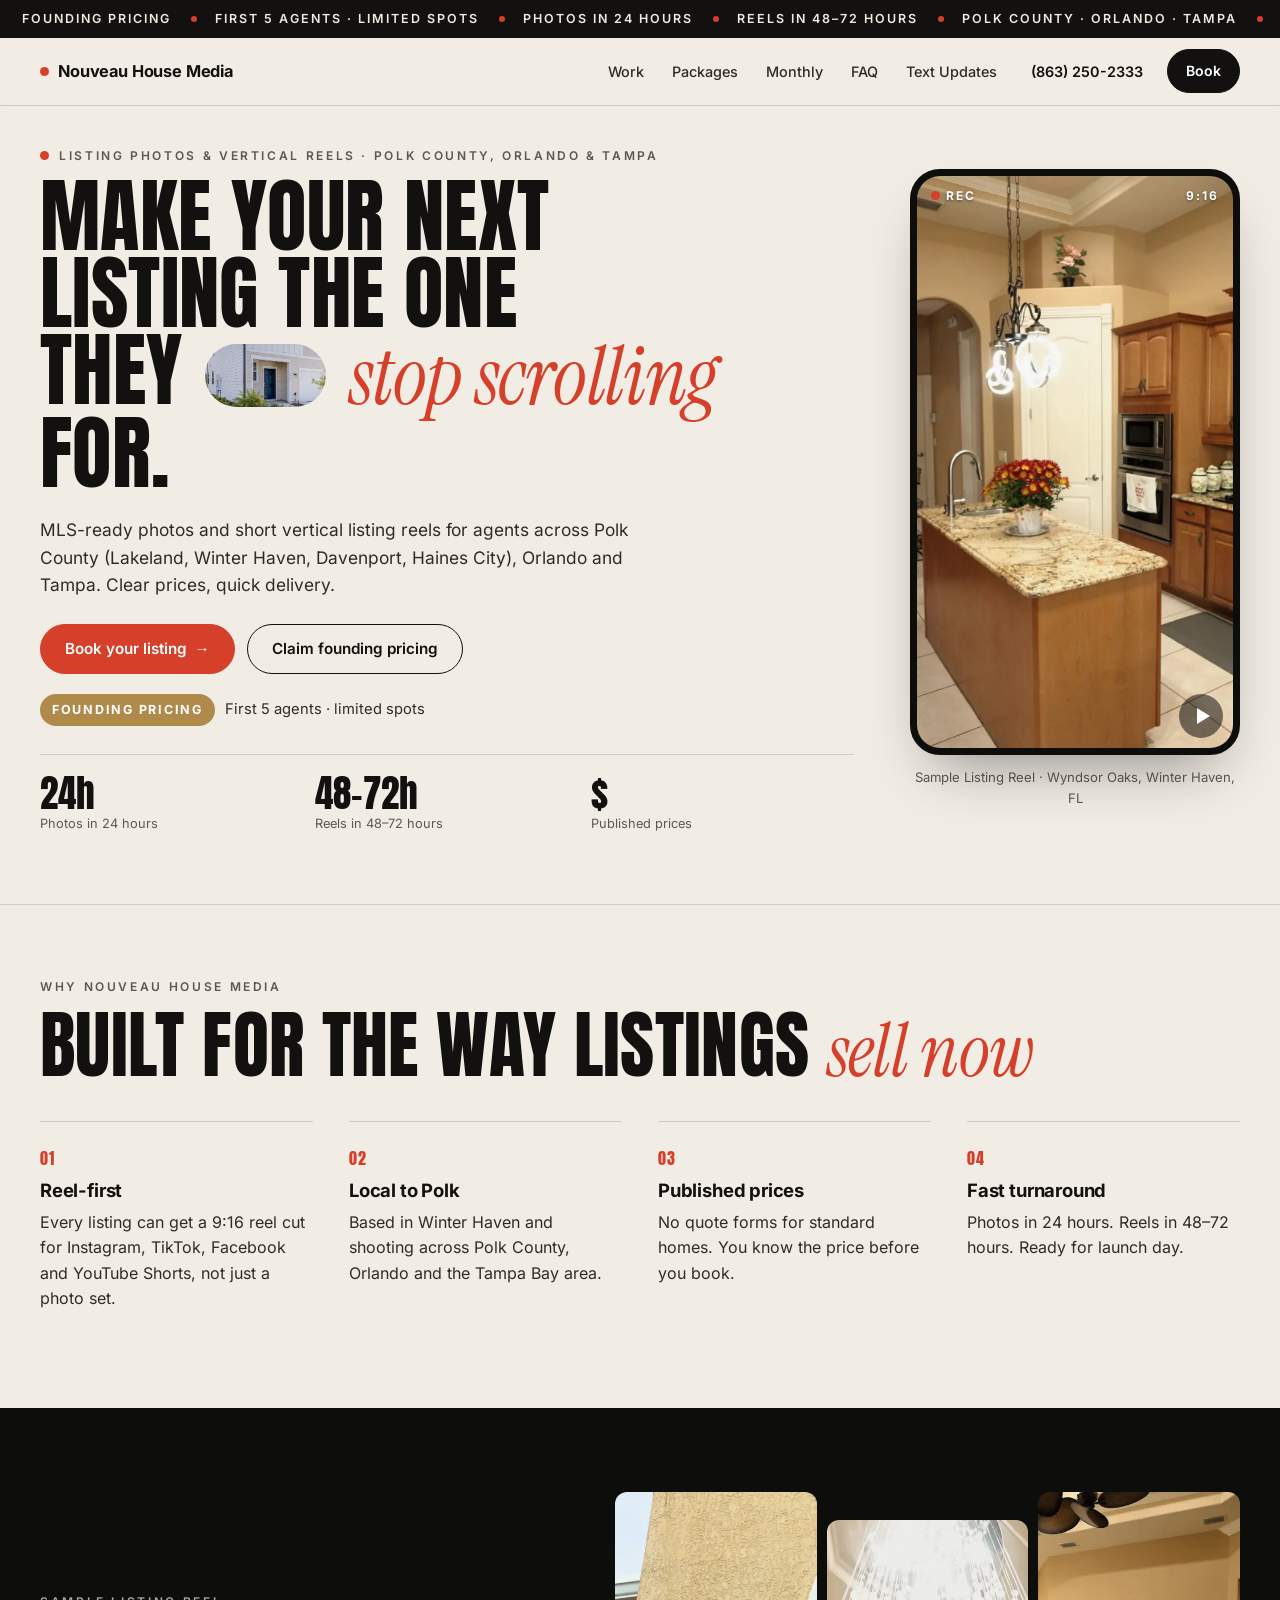
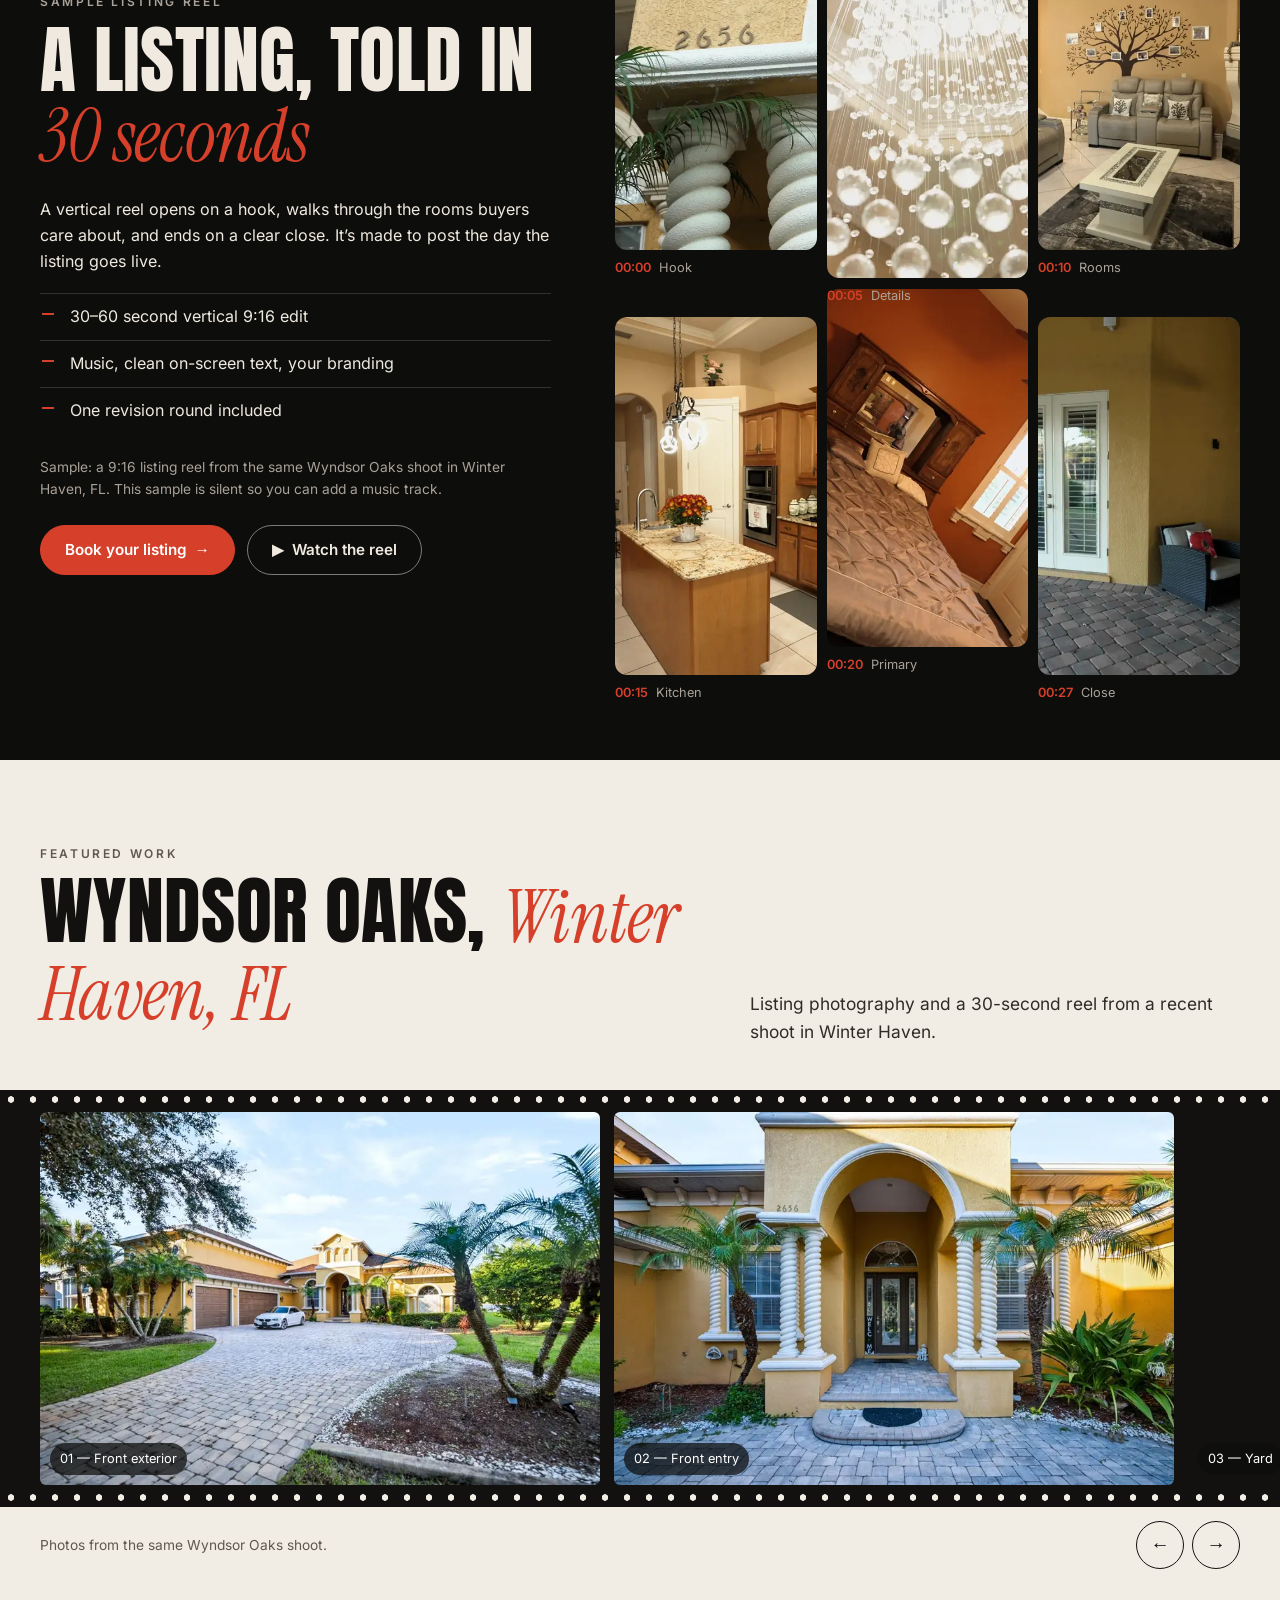
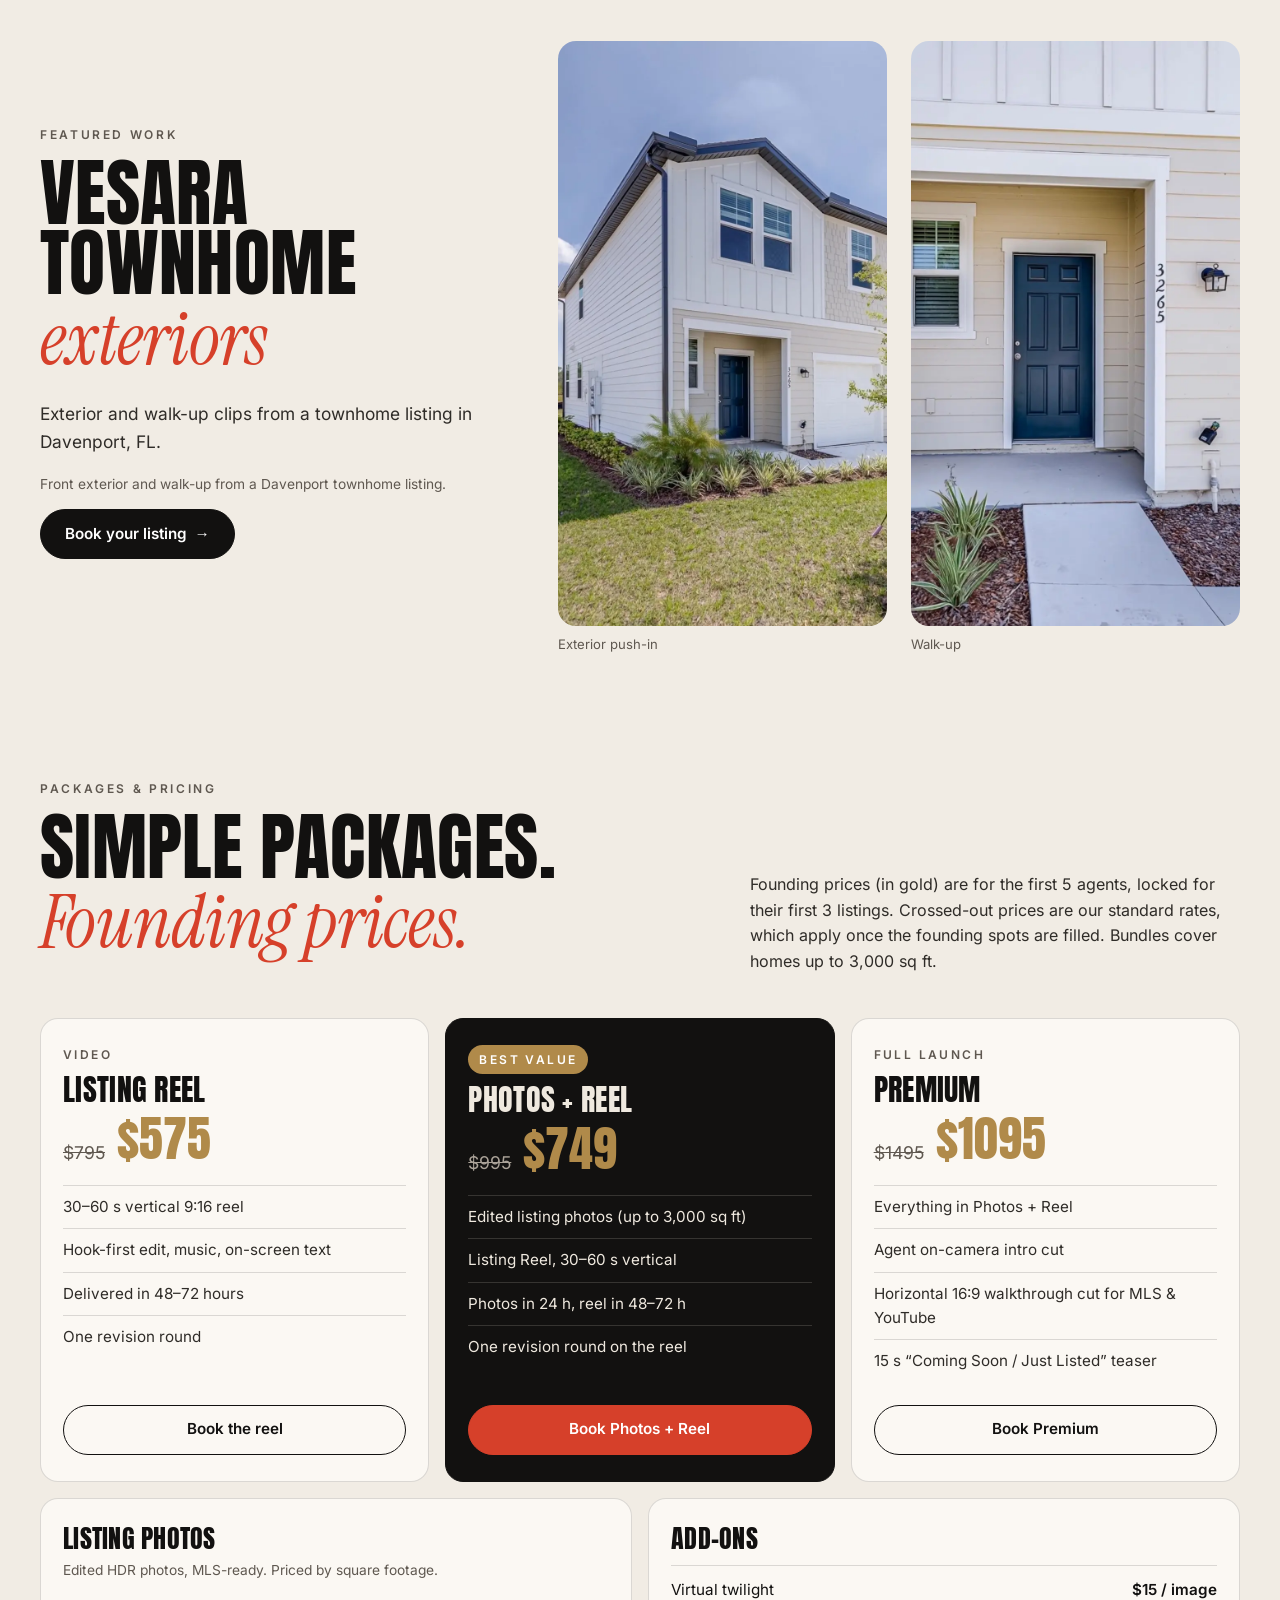
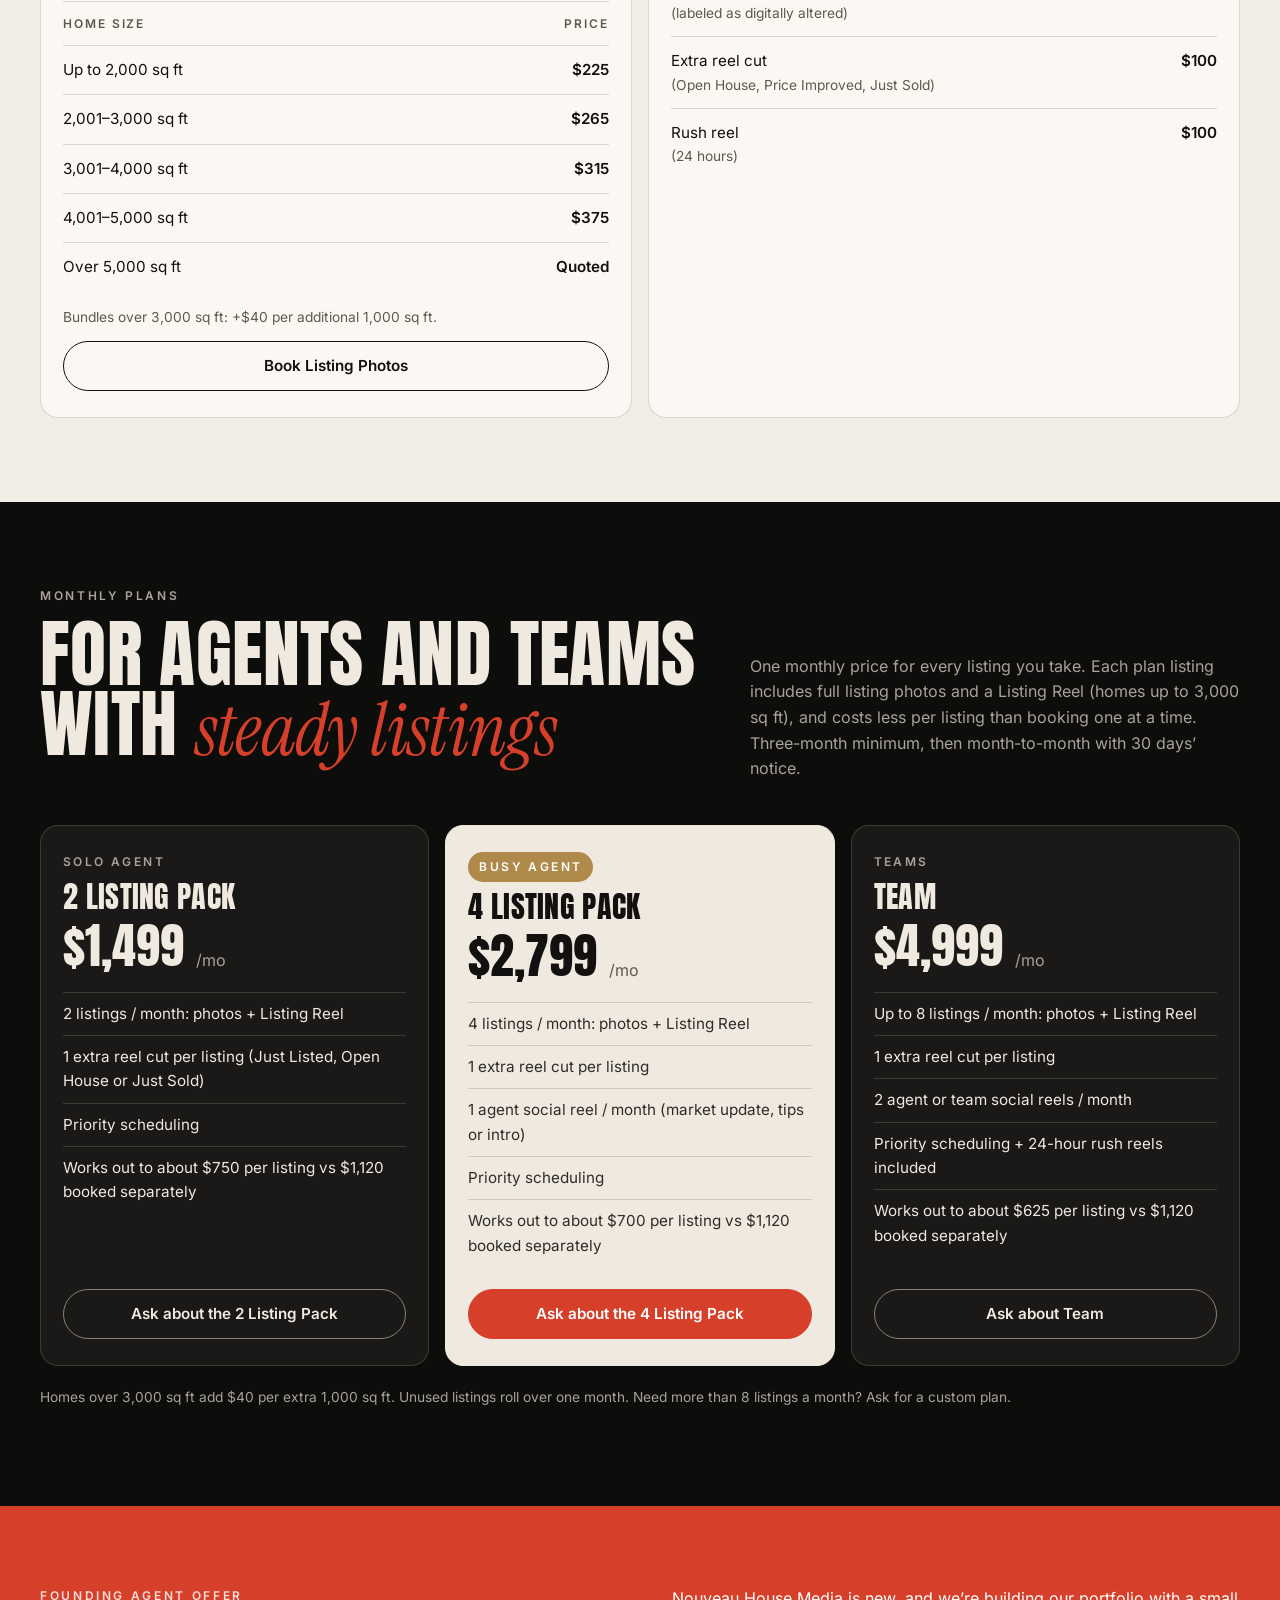
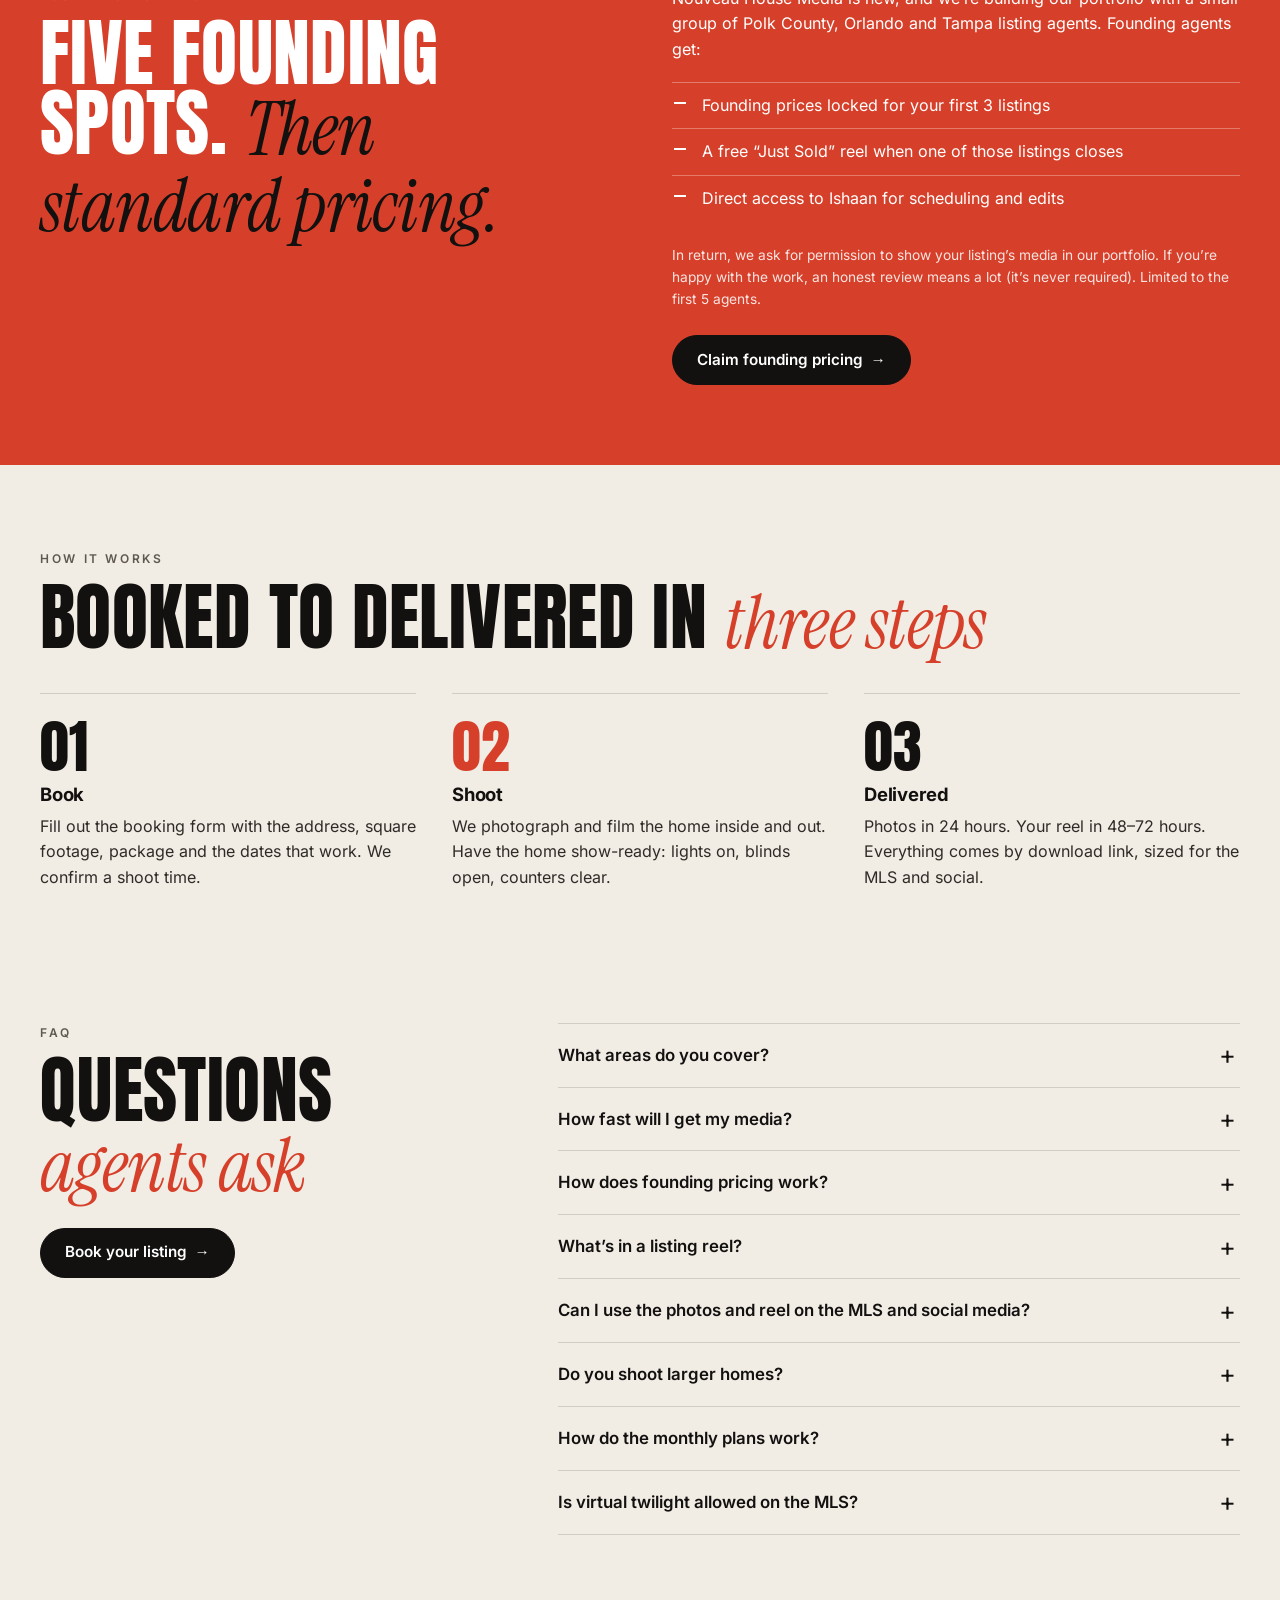
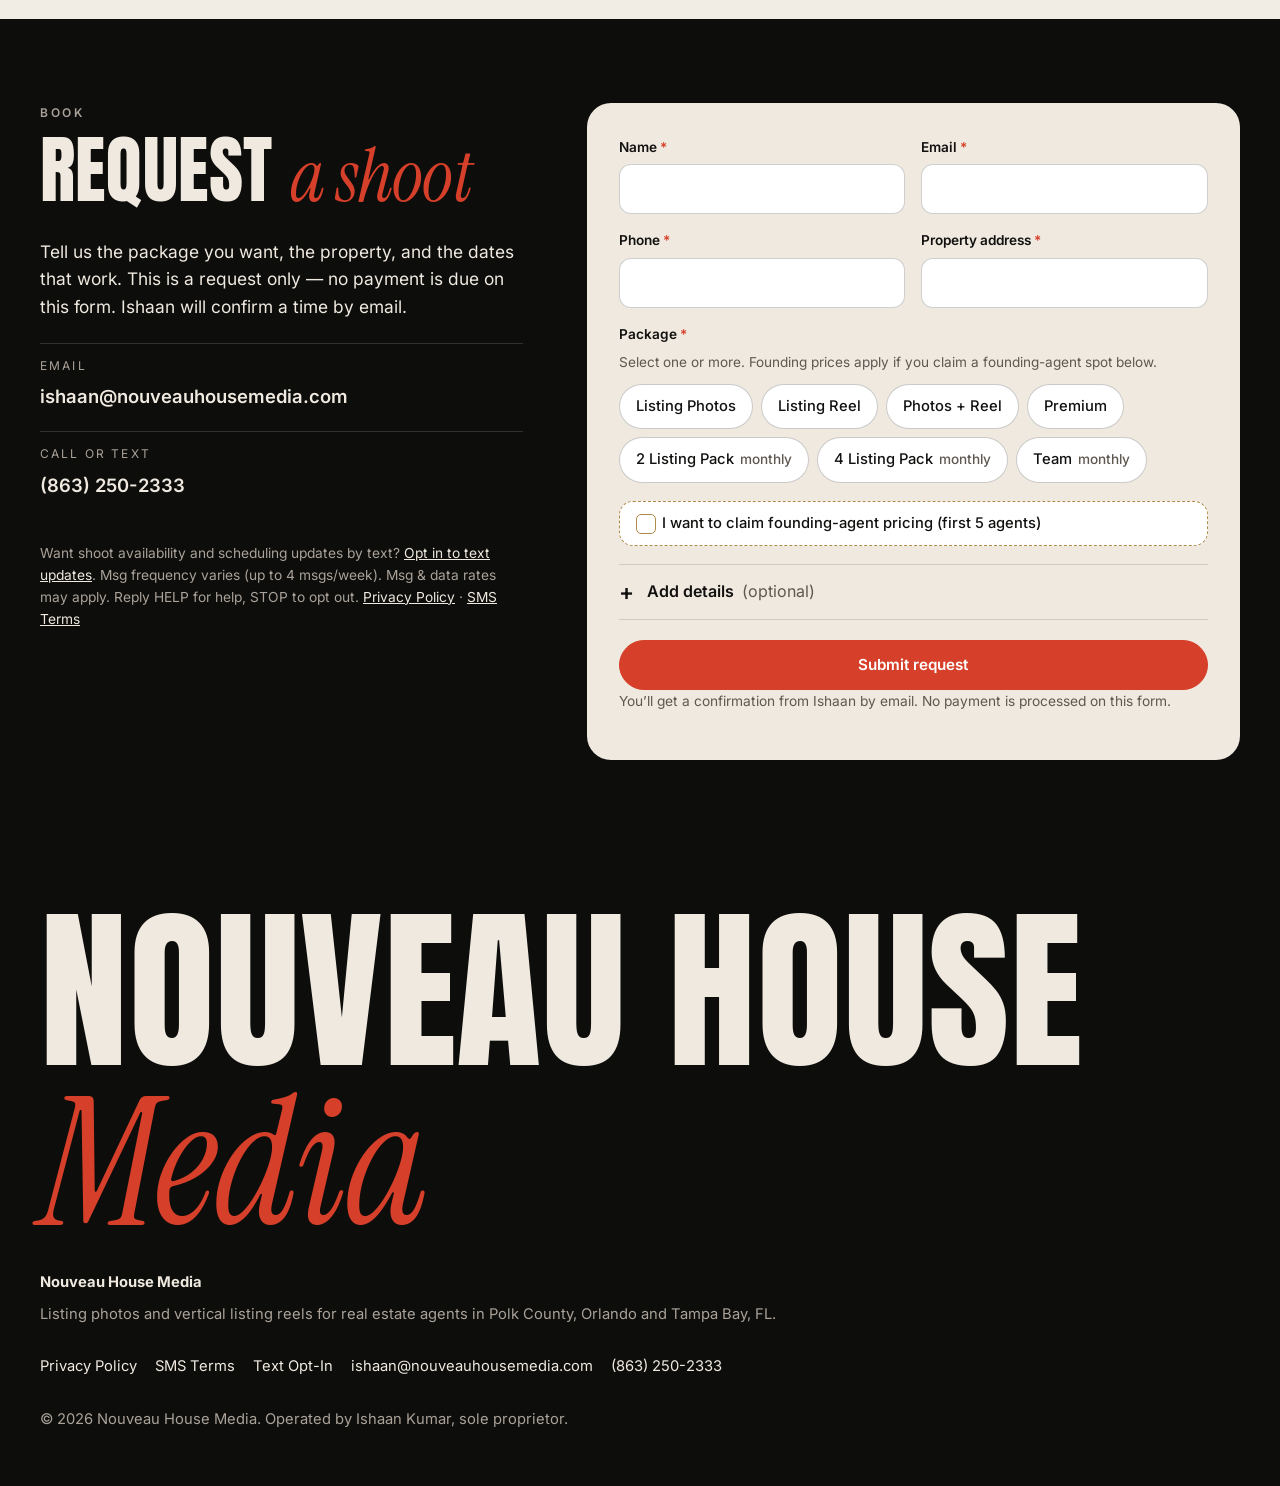
==== commit fd2b0cc8: "Lighter hero reel encode; drop unused webps" ====
--- a/index.html
+++ b/index.html
@@ -61,7 +61,7 @@
 </div>
 <figure class="hero-reel">
 <div class="phone">
-<video src="assets/v3/media/wyndsor-reel-720.mp4" poster="assets/v3/img/wyndsor-listing-reel-poster-800.webp" width="720" height="1280" muted autoplay loop playsinline preload="metadata" aria-label="Vertical listing reel of a home at Wyndsor Oaks in Winter Haven, Florida"></video>
+<video src="assets/v3/media/wyndsor-reel-720.mp4?v=2" poster="assets/v3/img/wyndsor-listing-reel-poster-800.webp" width="720" height="1280" muted autoplay loop playsinline preload="metadata" aria-label="Vertical listing reel of a home at Wyndsor Oaks in Winter Haven, Florida"></video>
 <span class="hud hud-tl" aria-hidden="true"><i class="rec"></i>REC</span><span class="hud hud-tr" aria-hidden="true">9:16</span>
 <button class="vctl" type="button" aria-label="Pause video" data-video-toggle><span aria-hidden="true"></span></button>
 </div>
@@ -105,7 +105,7 @@
 
 <dialog class="reel-dialog" id="reel-dialog" aria-label="Sample listing reel">
 <div class="rd-inner">
-<video data-src="assets/v3/media/wyndsor-reel-720.mp4" poster="assets/v3/img/wyndsor-listing-reel-poster-800.webp" width="720" height="1280" muted loop playsinline controls preload="none" aria-label="Vertical listing reel of a home at Wyndsor Oaks in Winter Haven, Florida"></video>
+<video data-src="assets/v3/media/wyndsor-reel-720.mp4?v=2" poster="assets/v3/img/wyndsor-listing-reel-poster-800.webp" width="720" height="1280" muted loop playsinline controls preload="none" aria-label="Vertical listing reel of a home at Wyndsor Oaks in Winter Haven, Florida"></video>
 <button class="rd-close" type="button" data-close-reel aria-label="Close video">&times;</button>
 </div>
 </dialog>
